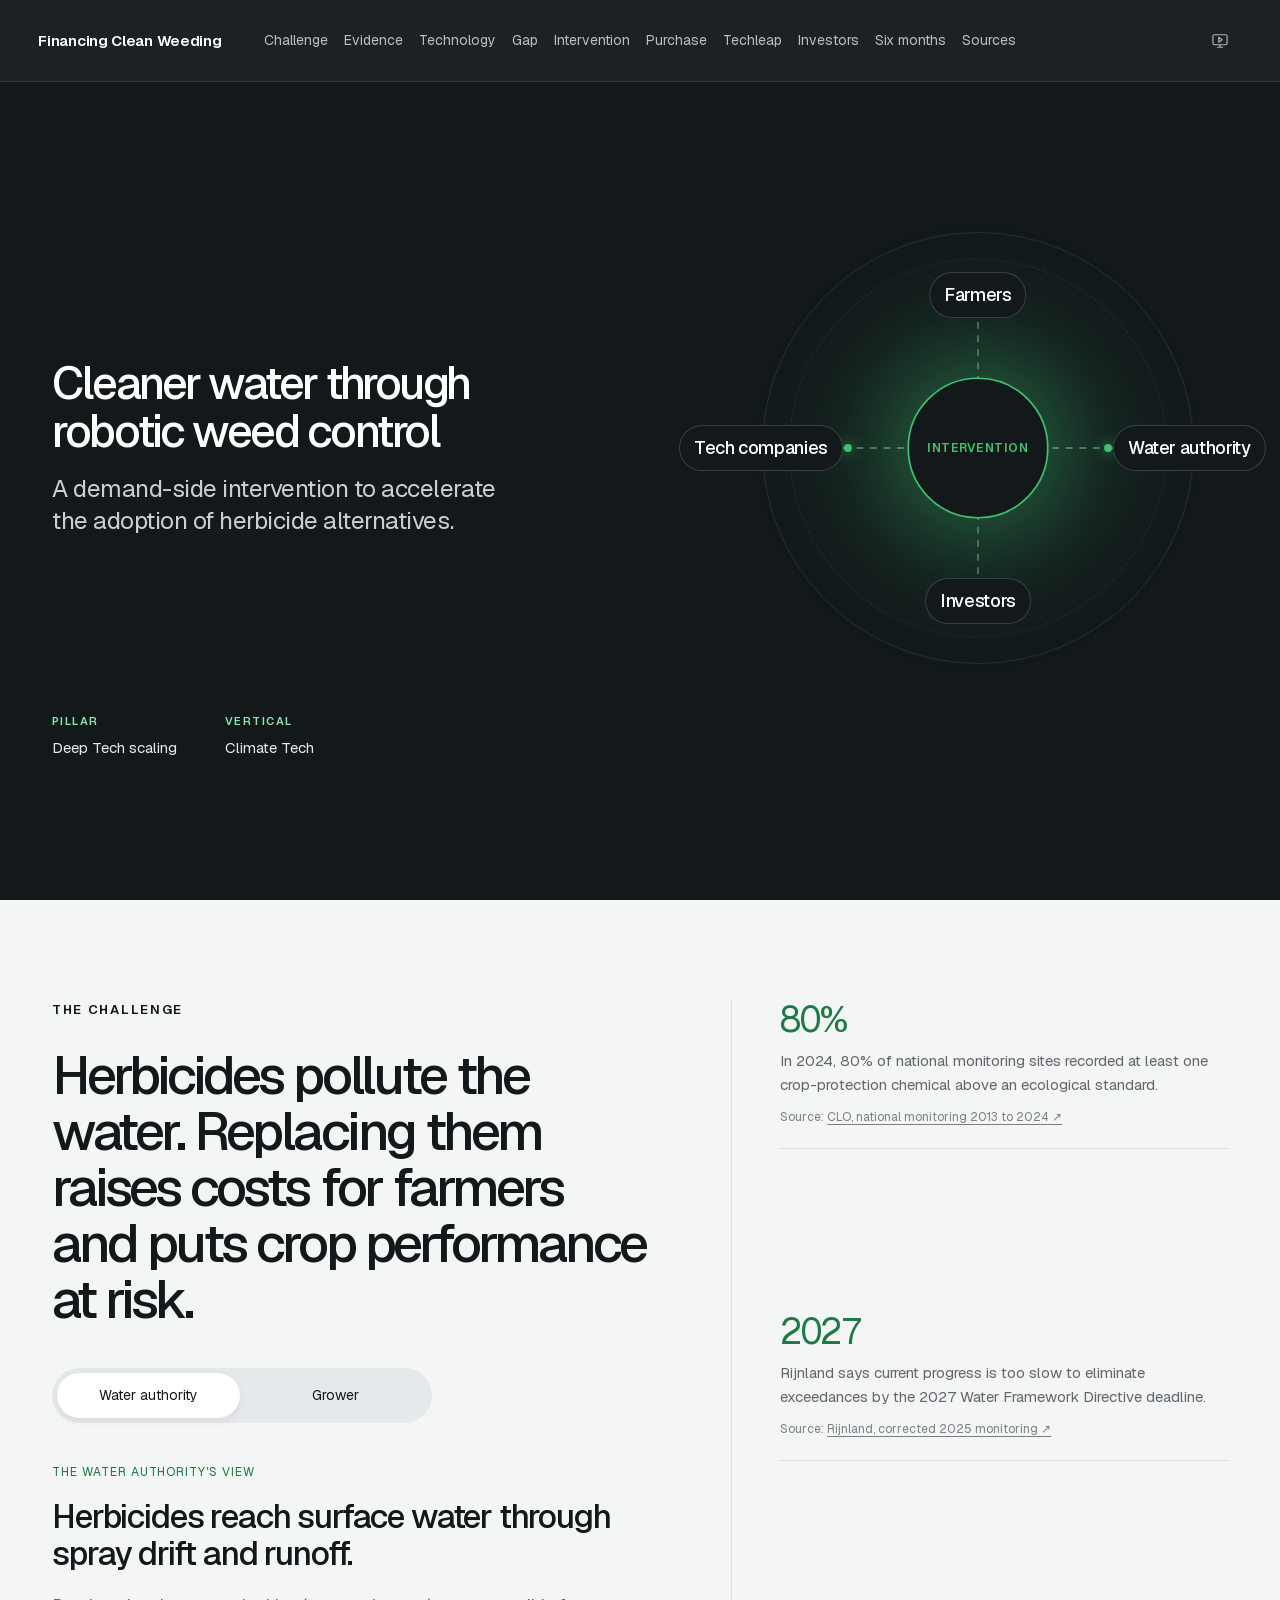
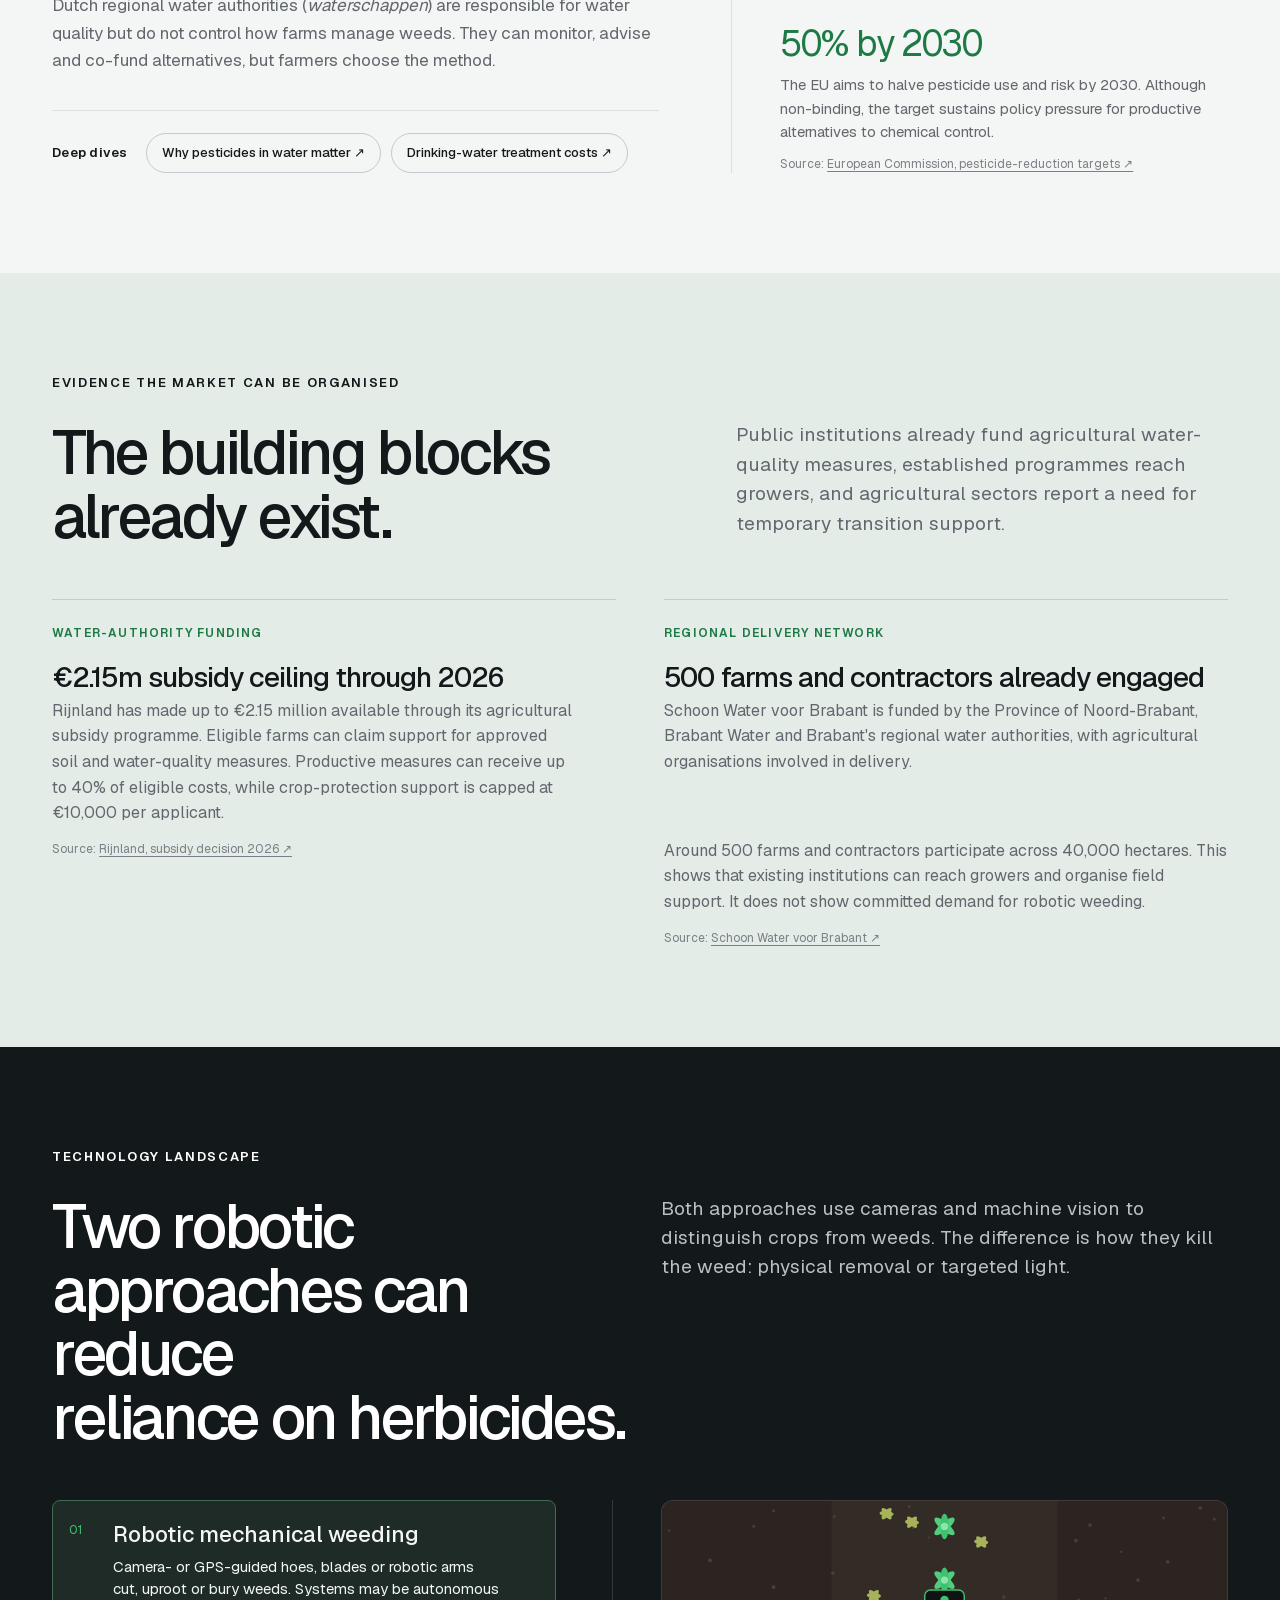
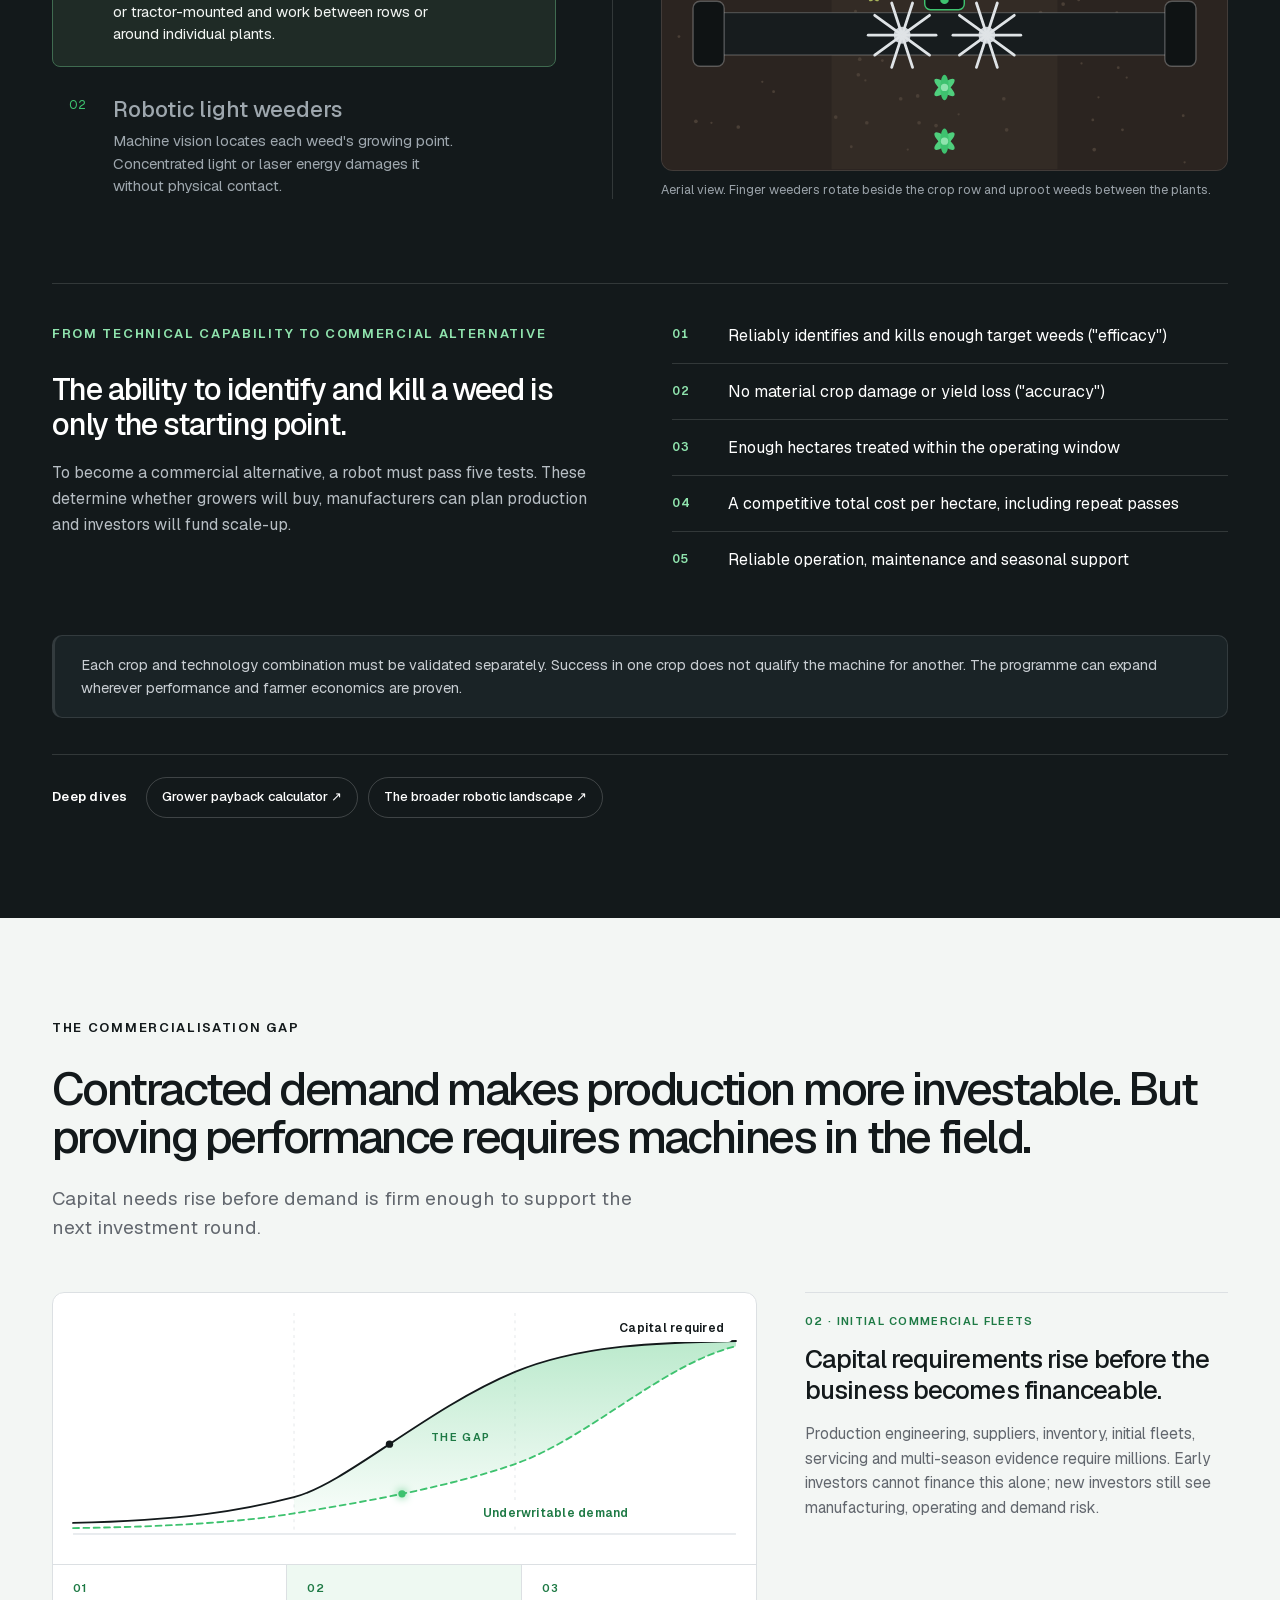
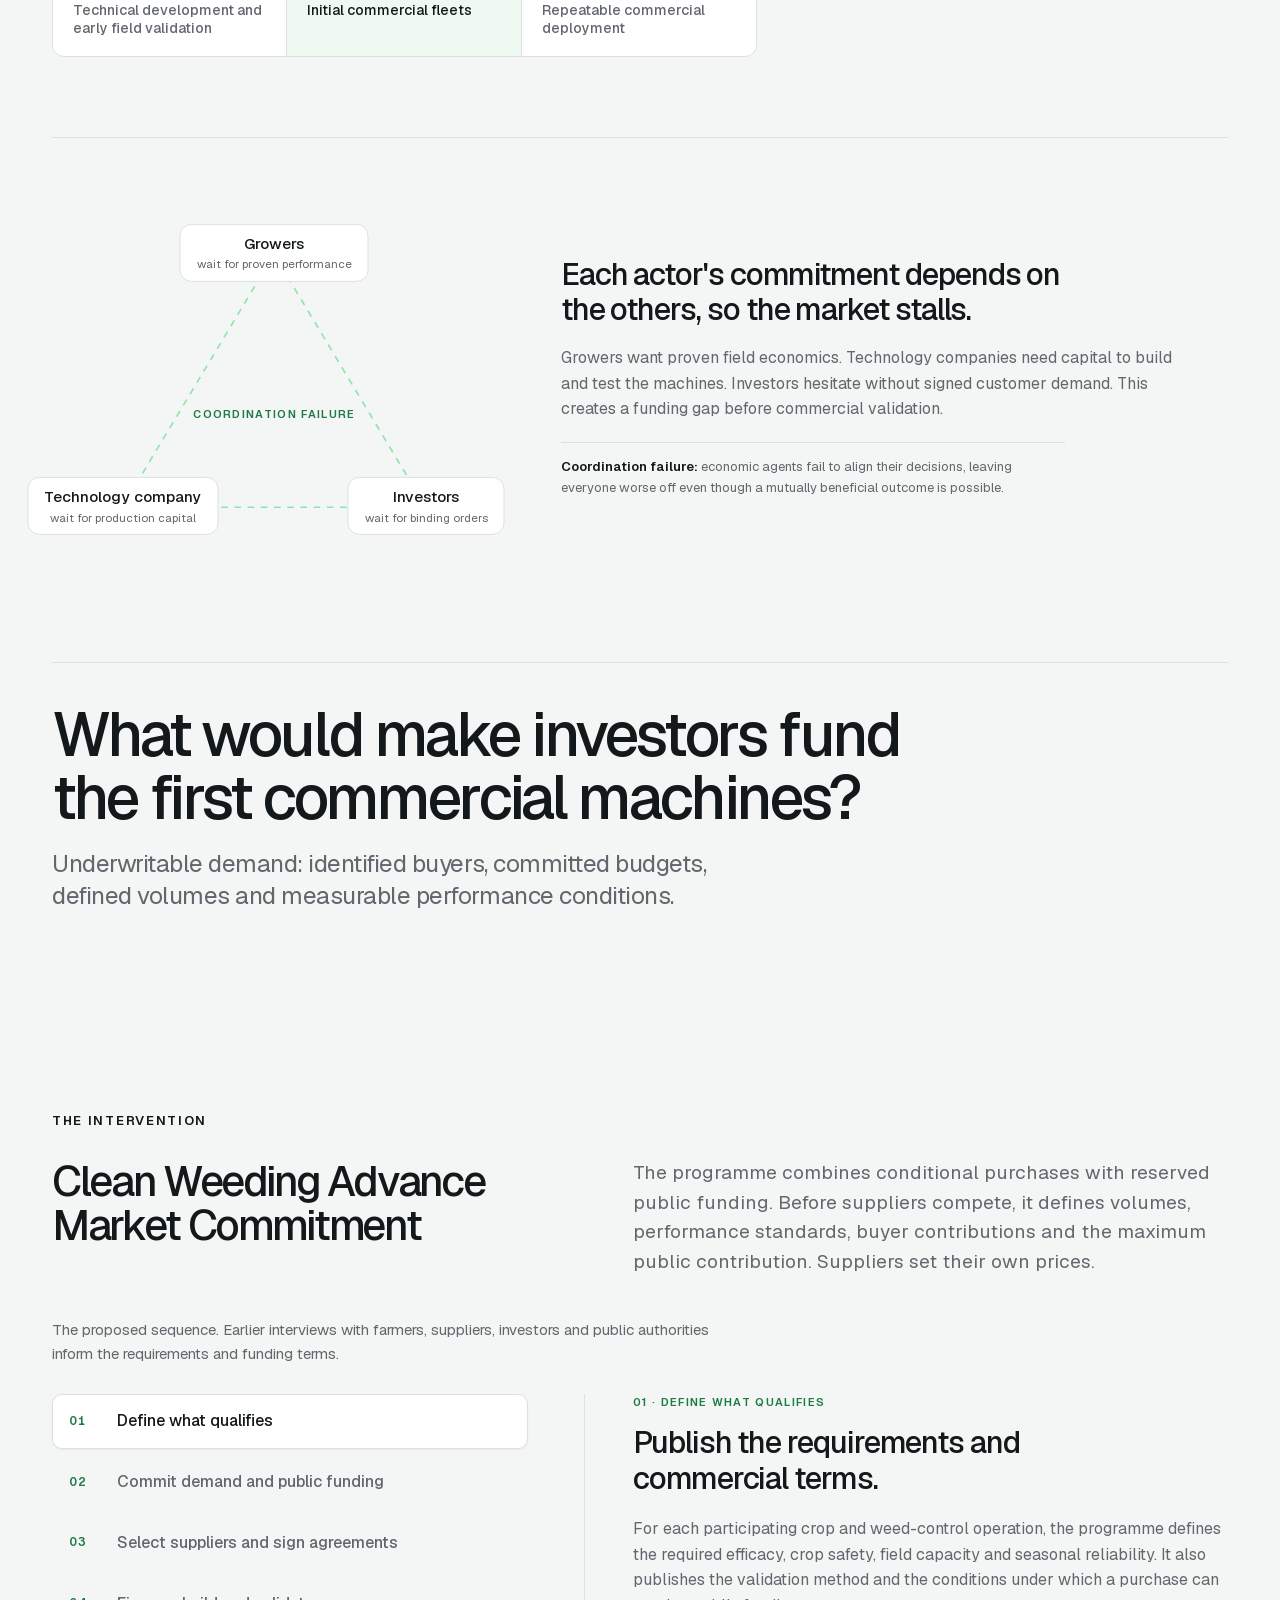
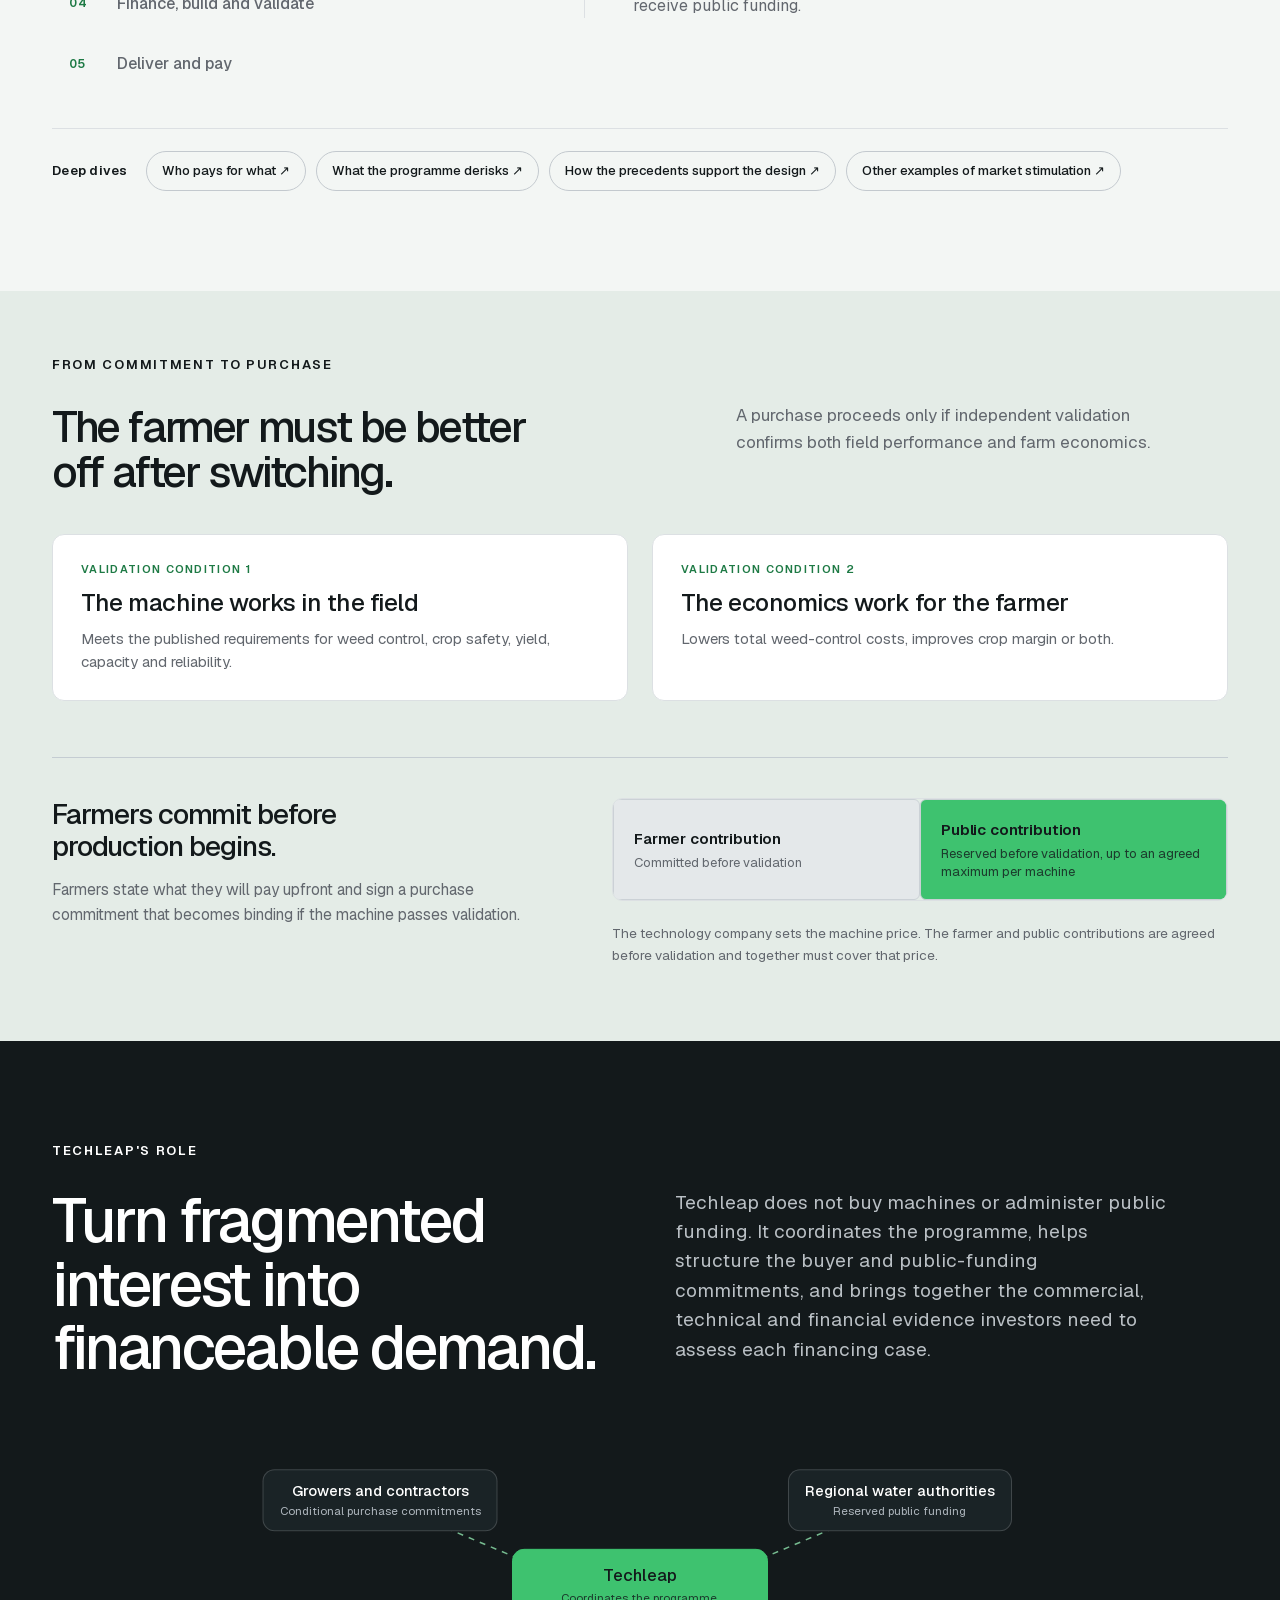
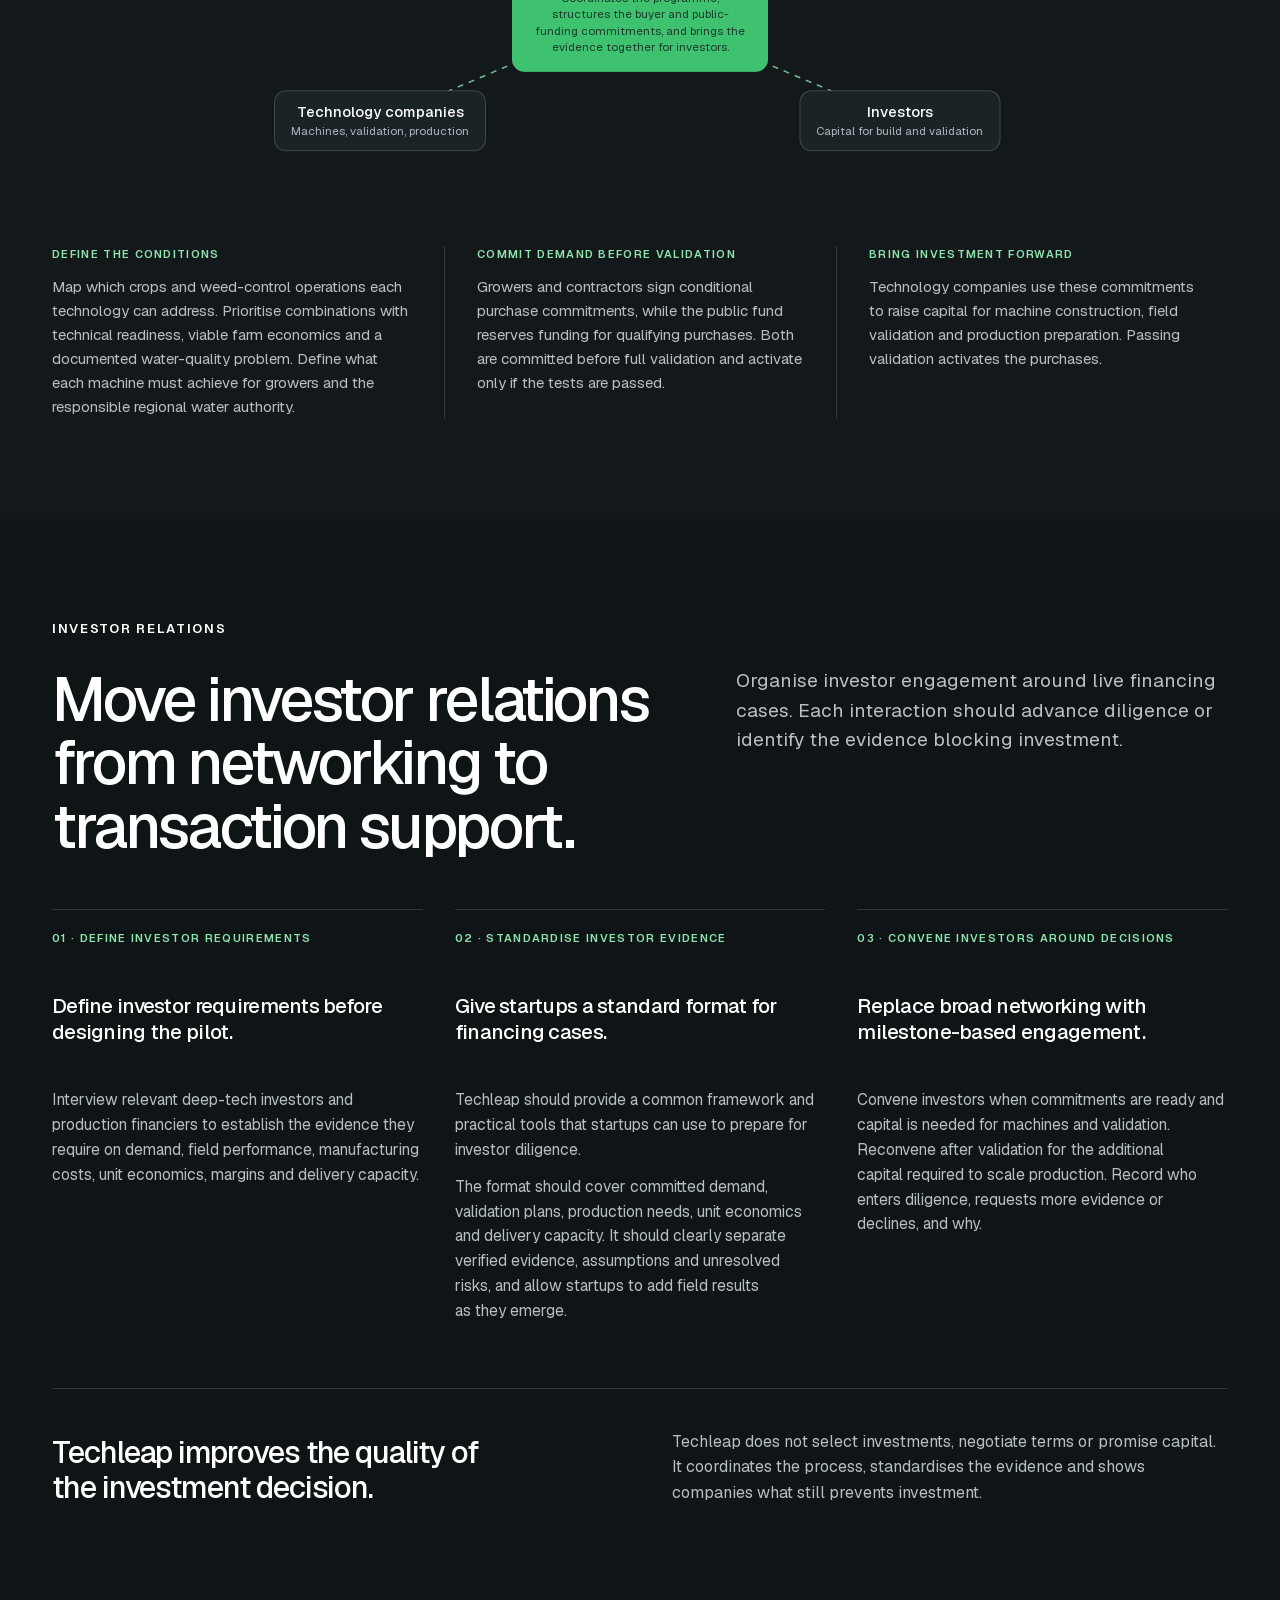
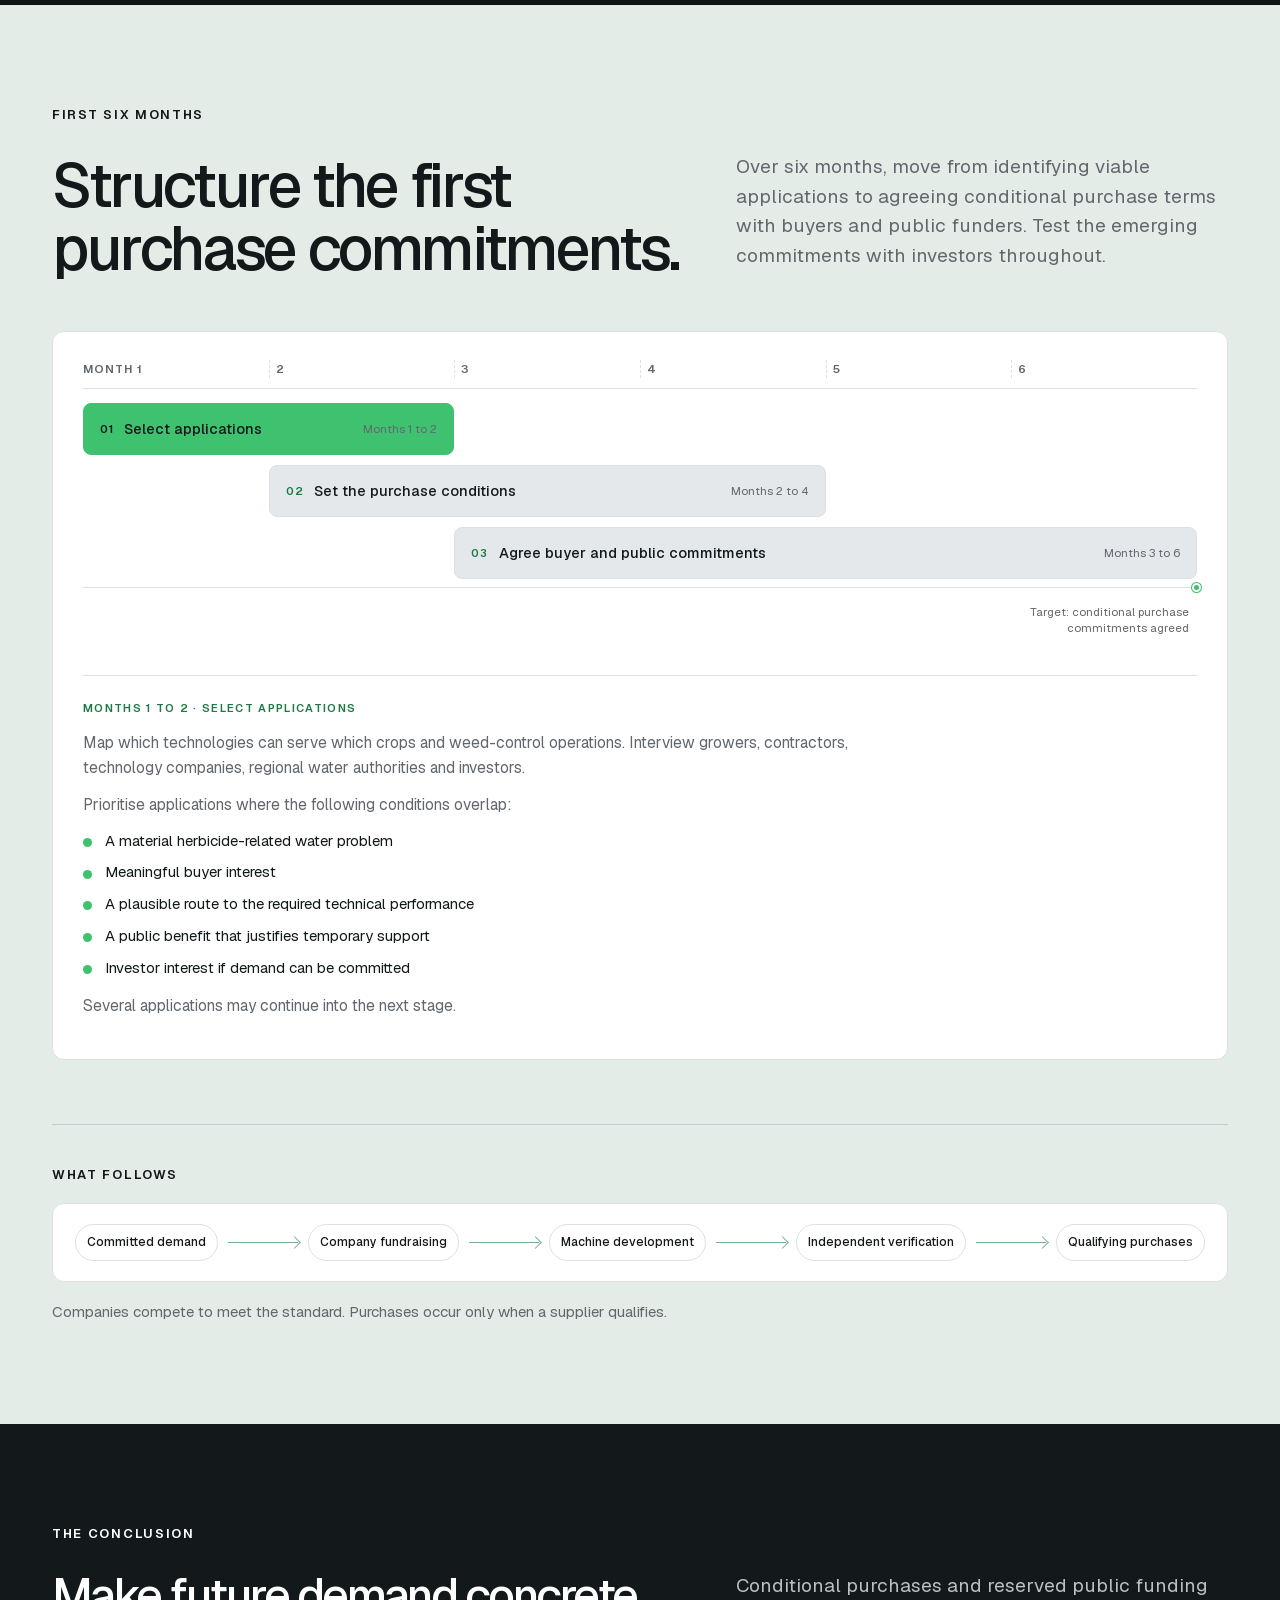
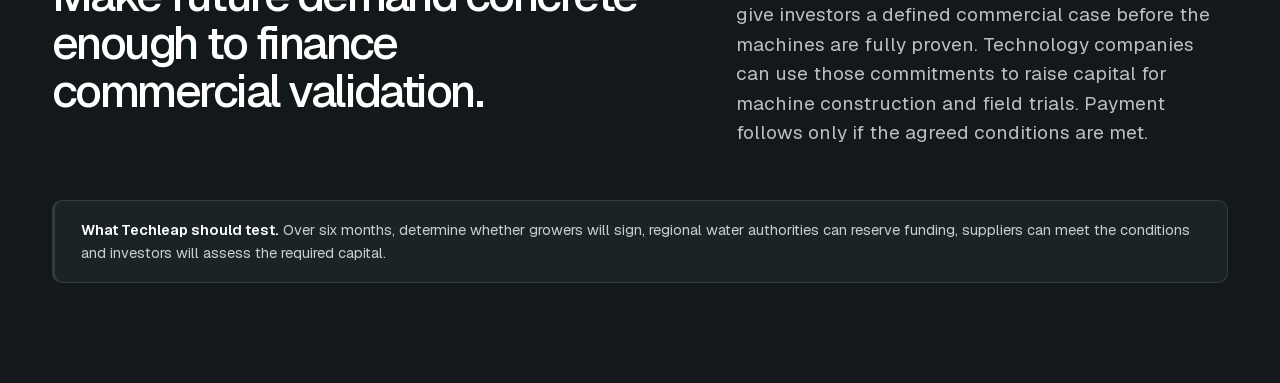
==== index.html @ 9e88c0c9 "Six months: heading break corrected Co-Authored-By: Claude Fable 5.1 <noreply@anthropic.com>" ====
<!doctype html>
<html lang="en">
<head>
<meta charset="utf-8">
<meta name="viewport" content="width=device-width,initial-scale=1">
<title>Financing Clean Weeding · Techleap case</title>
<meta name="description" content="Interactive case: creating conditional, credible demand for cleaner weed control so Dutch agricultural robotics can finance the step from field trials to sales.">
<meta name="theme-color" content="#13191b">
<meta name="robots" content="noindex">
<link rel="stylesheet" href="styles.css">
<link rel="stylesheet" href="case.css">
<script defer src="app.js"></script>
</head>
<body>
<a class="skip" href="#thesis">Skip to content</a>
<div class="progress" aria-hidden="true"></div>

<header>
  <a class="brand" href="#thesis"><b>Financing Clean Weeding</b></a>
  <nav id="main-nav" aria-label="Main navigation">
    <a href="#conflict">Challenge</a>
    <a href="#signals">Evidence</a>
    <a href="#routes">Technology</a>
    <a href="#gap">Gap</a>
    <a href="#mechanism">Intervention</a>
    <a href="#costmech">Purchase</a>
    <a href="#ask">Techleap</a>
    <a href="#investors">Investors</a>
    <a href="#plan">Six months</a>
    <a href="sources.html">Sources</a>
    <div class="mobile-nav-actions"></div>
  </nav>
  <div class="header-tools">
    <button class="quiet menu-toggle" id="menu-toggle" aria-expanded="false" aria-controls="main-nav">Menu <span aria-hidden="true">☰</span></button>
    <span class="temperature" aria-label="Reading progress">0%</span>
    <button class="quiet icon-action" id="present" aria-pressed="false" aria-label="Present" title="Present"><svg viewBox="0 0 24 24" aria-hidden="true" focusable="false"><rect x="3.5" y="4.5" width="17" height="12" rx="2"/><path d="M12 16.5v3m-3 0h6m-4.5-12 4 3-4 3z"/></svg></button>
  </div>
</header>

<main>

<!-- 01 · Thesis -->
<section class="hero dark" id="thesis" data-title="The thesis">
  <div class="wrap">
    <div class="hero-grid">
      <div>
        <h1 class="reveal">Cleaner water through<br>robotic weed control</h1>
        <p class="subtitle reveal">A demand-side intervention to accelerate<br>the adoption of herbicide alternatives.</p>
      </div>
      <div class="hero-art reveal">
        <div class="heat-halo"></div>
        <div class="orbit"></div>
        <div class="tri" aria-label="Farmers, water authority, investors and tech companies around one intervention">
          <svg viewBox="0 0 400 400" aria-hidden="true" focusable="false">
            <path id="tri-a" class="tri-line" d="M200 64 L200 200"/>
            <path id="tri-b" class="tri-line" d="M320 200 L200 200"/>
            <path id="tri-c" class="tri-line" d="M80 200 L200 200"/>
            <path id="tri-d" class="tri-line" d="M200 336 L200 200"/>
            <circle class="tri-dot" r="3.5"><animateMotion dur="3.2s" repeatCount="indefinite"><mpath href="#tri-a"/></animateMotion></circle>
            <circle class="tri-dot" r="3.5"><animateMotion dur="3.2s" repeatCount="indefinite"><mpath href="#tri-b"/></animateMotion></circle>
            <circle class="tri-dot" r="3.5"><animateMotion dur="3.2s" repeatCount="indefinite"><mpath href="#tri-c"/></animateMotion></circle>
            <circle class="tri-dot" r="3.5"><animateMotion dur="3.2s" repeatCount="indefinite"><mpath href="#tri-d"/></animateMotion></circle>
            <circle class="tri-ring" cx="200" cy="200" r="62"/>
          </svg>
          <span class="tri-node n1" style="--x:50%;--y:16%">Farmers</span>
          <span class="tri-node n2" style="--x:80%;--y:50%">Water authority</span>
          <span class="tri-node n3" style="--x:20%;--y:50%">Tech companies</span>
          <span class="tri-node n4" style="--x:50%;--y:84%">Investors</span>
          <button class="tri-core" data-dd="intervention" type="button">Intervention</button>
        </div>
      </div>
      <dl class="hero-meta reveal">
        <div><dt>Pillar</dt><dd>Deep Tech scaling</dd></div>
        <div><dt>Vertical</dt><dd>Climate Tech</dd></div>
      </dl>
    </div>
  </div>
</section>

<!-- 02 · The conflict -->
<section id="conflict" data-title="The challenge">
  <div class="wrap">
    <div class="challenge">
      <div class="challenge-left">
        <p class="eyebrow reveal">The challenge</p>
        <h2 class="reveal">Herbicides pollute the water. Replacing them raises costs for farmers and puts crop performance at risk.</h2>
        <div class="segmented reveal" data-switch="persp" role="group" aria-label="Choose a perspective">
          <button data-val="water" aria-pressed="true">Water authority</button>
          <button data-val="grower" aria-pressed="false">Grower</button>
        </div>
        <div class="persp-text reveal">
          <div data-panel="persp" data-val="water">
            <span class="pill">The water authority's view</span>
            <h3>Herbicides reach surface water through spray drift and runoff.</h3>
            <p>Dutch regional water authorities (<em>waterschappen</em>) are responsible for water quality but do not control how farms manage weeds. They can monitor, advise and co-fund alternatives, but farmers choose the method.</p>
            <div class="deep">
              <span class="deep-label">Deep dives</span>
              <button data-dd="water-data">Why pesticides in water matter ↗</button>
              <button data-dd="bill">Drinking-water treatment costs ↗</button>
            </div>
          </div>
          <div data-panel="persp" data-val="grower" hidden>
            <span class="pill">The grower's view</span>
            <h3>Weed control must work on time and protect crop economics.</h3>
            <p>Functional technology alone is not enough. It must clear weeds on time, avoid crop damage and make economic sense. Until that is proven at commercial scale, herbicides remain the lower-risk choice. Failure can reduce current yield and increase future weed pressure.</p>
            <div class="deep">
              <span class="deep-label">Deep dive</span>
              <button data-big="bigsheet">The Vredepeel field trial ↗</button>
            </div>
          </div>
        </div>
      </div>
      <div class="challenge-right reveal">
        <ol class="facts" data-panel="persp" data-val="water">
          <li><b>80%</b><p>In 2024, 80% of national monitoring sites recorded at least one crop-protection chemical above an ecological standard.</p><small class="source">Source:&nbsp;<a href="https://www.clo.nl/indicatoren/nl054712-gewasbeschermingsmiddelen-in-oppervlaktewater-2013-2024" target="_blank" rel="noopener">CLO, national monitoring 2013 to 2024 ↗</a></small></li>
          <li><b>2027</b><p>Rijnland says current progress is too slow to eliminate exceedances by the 2027 Water Framework Directive deadline.</p><small class="source">Source:&nbsp;<a href="https://www.rijnland.net/actueel/nieuwsoverzicht/correctie-op-nieuwsbericht-24-maart-2026/" target="_blank" rel="noopener">Rijnland, corrected 2025 monitoring ↗</a></small></li>
          <li><b>50% by 2030</b><p>The EU aims to halve pesticide use and risk by 2030. Although non-binding, the target sustains policy pressure for productive alternatives to chemical control.</p><small class="source">Source:&nbsp;<a href="https://food.ec.europa.eu/plants/pesticides/sustainable-use-pesticides/pesticide-reduction-targets-progress_en" target="_blank" rel="noopener">European Commission, pesticide-reduction targets ↗</a></small></li>
        </ol>
        <ol class="facts" data-panel="persp" data-val="grower" hidden>
          <li><b>8 critical weeks</b><p>In inulin chicory, weed control during the first eight weeks determines commercial viability. Poor control can reduce yield and quality enough to make the crop uneconomic.</p><small class="source">Source:&nbsp;<a href="https://open.overheid.nl/documenten/a5f9310a-06b8-40a9-a6c6-94095bde1c88/file" target="_blank" rel="noopener">Dutch government's 2025 crop-protection bottleneck annex, pp. 1 to 2 ↗</a></small></li>
          <li><b>No viable alternative</b><p>For brassicas, herbs and witlof, hand-weeding is too expensive and labour is scarce. Mechanical treatment may not begin until 10 to 14 days after planting, leaving an early-control gap.</p><small class="source">Source:&nbsp;<a href="https://open.overheid.nl/documenten/a5f9310a-06b8-40a9-a6c6-94095bde1c88/file" target="_blank" rel="noopener">Dutch government's 2025 crop-protection bottleneck annex, pp. 1 to 2 ↗</a></small></li>
          <li><b>Only hours to act</b><p>Soil moisture, weather and crop stage can reduce the workable window for mechanical weeding to only a few hours.</p><small class="source">Source:&nbsp;<a href="https://www.landbouwportaalrijnland.nl/nieuws/tip-van-een-coach-mechanische-onkruidbestrijding/" target="_blank" rel="noopener">Landbouwportaal Rijnland, mechanical weeding coach ↗</a></small></li>
        </ol>
      </div>
    </div>
  </div>
</section>

<!-- 05 · Signals -->
<section id="signals" class="market-section" data-title="Evidence the market can be organised">
  <div class="wrap">
    <div class="section-head">
      <div>
        <p class="eyebrow reveal">Evidence the market can be organised</p>
        <h2 class="reveal">The building blocks already exist.</h2>
      </div>
      <p class="intro reveal">Public institutions already fund agricultural water-quality measures, established programmes reach growers, and agricultural sectors report a need for temporary transition support.</p>
    </div>
    <div class="channels reveal">
      <article>
        <span class="phase">Water-authority funding</span>
        <h3>€2.15m subsidy ceiling through&nbsp;2026</h3>
        <p>Rijnland has made up to €2.15 million available through its agricultural subsidy programme. Eligible farms can claim support for approved soil and water-quality measures. Productive measures can receive up to 40% of eligible costs, while crop-protection support is capped at €10,000 per applicant.</p>
        <small class="source">Source:&nbsp;<a href="https://lokaleregelgeving.overheid.nl/CVDR707423" target="_blank" rel="noopener">Rijnland, subsidy decision 2026 ↗</a></small>
      </article>
      <article>
        <span class="phase">Regional delivery network</span>
        <h3>500 farms and contractors already&nbsp;engaged</h3>
        <p>Schoon Water voor Brabant is funded by the Province of Noord-Brabant, Brabant Water and Brabant's regional water authorities, with agricultural organisations involved in delivery.</p>
        <p>Around 500 farms and contractors participate across 40,000 hectares. This shows that existing institutions can reach growers and organise field support. It does not show committed demand for robotic weeding.</p>
        <small class="source">Source:&nbsp;<a href="https://schoon-water.nl/het-programma/" target="_blank" rel="noopener">Schoon Water voor Brabant ↗</a></small>
      </article>
    </div>
  </div>
</section>

<!-- 06 · Technology landscape -->
<section id="routes" class="dark" data-title="Technology landscape">
  <div class="wrap">
    <div class="section-head">
      <div>
        <p class="eyebrow reveal">Technology landscape</p>
        <h2 class="reveal">Two robotic approaches can reduce reliance on&nbsp;herbicides.</h2>
      </div>
      <p class="intro reveal">Both approaches use cameras and machine vision to distinguish crops from weeds. The difference is how they kill the weed: physical removal or targeted light.</p>
    </div>
    <div class="routes-grid reveal">
      <div class="technology-steps" data-switch="route" role="group" aria-label="Choose a method">
        <button data-val="mech" aria-pressed="true"><span>01</span><b>Robotic mechanical weeding</b><p>Camera- or GPS-guided hoes, blades or robotic arms cut, uproot or bury weeds. Systems may be autonomous or tractor-mounted and work between rows or around individual plants.</p></button>
        <button data-val="laser" aria-pressed="false"><span>02</span><b>Robotic light weeders</b><p>Machine vision locates each weed's growing point. Concentrated light or laser energy damages it without physical contact.</p></button>
      </div>
      <div class="route-detail">
        <div data-panel="route" data-val="mech"><svg class="field-svg" viewBox="0 0 400 190" aria-hidden="true" focusable="false" style="--p:5.0s">
  <defs><clipPath id="fw-above"><rect x="0" y="0" width="400" height="95"/></clipPath><clipPath id="fw-frame"><rect width="400" height="190"/></clipPath></defs>
  <g clip-path="url(#fw-frame)">
  <g class="scroll soil"><rect width="400" height="190" fill="#2b2420"/><rect x="120" width="160" height="190" fill="#332b25"/><circle cx="123" cy="153" r="1.3" fill="#4a3f36"/><circle cx="68" cy="96" r="1.3" fill="#4a3f36"/><circle cx="244" cy="162" r="1.3" fill="#4a3f36"/><circle cx="35" cy="157" r="0.8" fill="#4a3f36"/><circle cx="242" cy="68" r="1.3" fill="#4a3f36"/><circle cx="121" cy="51" r="1.3" fill="#4a3f36"/><circle cx="242" cy="140" r="1.3" fill="#4a3f36"/><circle cx="245" cy="103" r="1.3" fill="#4a3f36"/><circle cx="79" cy="61" r="1.3" fill="#4a3f36"/><circle cx="79" cy="135" r="1" fill="#4a3f36"/><circle cx="381" cy="5" r="1.3" fill="#4a3f36"/><circle cx="34" cy="42" r="1.3" fill="#4a3f36"/><circle cx="23" cy="79" r="0.8" fill="#4a3f36"/><circle cx="139" cy="123" r="1.3" fill="#4a3f36"/><circle cx="370" cy="101" r="1.3" fill="#4a3f36"/><circle cx="220" cy="103" r="1.3" fill="#4a3f36"/><circle cx="297" cy="115" r="0.8" fill="#4a3f36"/><circle cx="189" cy="26" r="0.8" fill="#4a3f36"/><circle cx="71" cy="128" r="0.8" fill="#4a3f36"/><circle cx="134" cy="174" r="1" fill="#4a3f36"/><circle cx="322" cy="79" r="1" fill="#4a3f36"/><circle cx="261" cy="100" r="1.3" fill="#4a3f36"/><circle cx="181" cy="138" r="1.3" fill="#4a3f36"/><circle cx="210" cy="151" r="0.8" fill="#4a3f36"/><circle cx="174" cy="176" r="0.8" fill="#4a3f36"/><circle cx="145" cy="157" r="1.3" fill="#4a3f36"/><circle cx="358" cy="43" r="1.3" fill="#4a3f36"/><circle cx="169" cy="140" r="1.3" fill="#4a3f36"/><circle cx="293" cy="28" r="1.3" fill="#4a3f36"/><circle cx="337" cy="56" r="1.3" fill="#4a3f36"/><circle cx="295" cy="70" r="1" fill="#4a3f36"/><circle cx="65" cy="18" r="1" fill="#4a3f36"/><circle cx="329" cy="125" r="0.8" fill="#4a3f36"/><circle cx="178" cy="19" r="1" fill="#4a3f36"/><circle cx="79" cy="7" r="1" fill="#4a3f36"/><circle cx="220" cy="108" r="0.8" fill="#4a3f36"/><circle cx="24" cy="156" r="1.3" fill="#4a3f36"/><circle cx="391" cy="13" r="1" fill="#4a3f36"/><circle cx="369" cy="152" r="1" fill="#4a3f36"/><circle cx="284" cy="73" r="1.3" fill="#4a3f36"/><circle cx="122" cy="11" r="1" fill="#4a3f36"/><circle cx="5" cy="21" r="0.8" fill="#4a3f36"/><circle cx="309" cy="139" r="0.8" fill="#4a3f36"/><circle cx="103" cy="106" r="1" fill="#4a3f36"/><circle cx="314" cy="69" r="0.8" fill="#4a3f36"/><circle cx="355" cy="12" r="1" fill="#4a3f36"/><circle cx="162" cy="94" r="0.8" fill="#4a3f36"/><circle cx="195" cy="98" r="1" fill="#4a3f36"/><circle cx="268" cy="100" r="1.3" fill="#4a3f36"/><circle cx="306" cy="176" r="1.3" fill="#4a3f36"/><circle cx="54" cy="160" r="1.3" fill="#4a3f36"/><circle cx="140" cy="112" r="1.3" fill="#4a3f36"/><circle cx="370" cy="185" r="0.8" fill="#4a3f36"/><circle cx="156" cy="113" r="1" fill="#4a3f36"/><circle cx="268" cy="79" r="1.3" fill="#4a3f36"/><circle cx="175" cy="4" r="1" fill="#4a3f36"/><circle cx="298" cy="82" r="0.8" fill="#4a3f36"/><circle cx="194" cy="159" r="1.3" fill="#4a3f36"/><circle cx="325" cy="36" r="0.8" fill="#4a3f36"/><circle cx="326" cy="162" r="1" fill="#4a3f36"/><circle cx="240" cy="92" r="1.3" fill="#4a3f36"/><circle cx="182" cy="157" r="1.3" fill="#4a3f36"/><circle cx="144" cy="127" r="0.8" fill="#4a3f36"/><circle cx="303" cy="17" r="1.3" fill="#4a3f36"/><circle cx="12" cy="96" r="1" fill="#4a3f36"/><circle cx="323" cy="118" r="1" fill="#4a3f36"/><circle cx="305" cy="155" r="1" fill="#4a3f36"/><circle cx="92" cy="95" r="0.8" fill="#4a3f36"/><circle cx="162" cy="96" r="1.3" fill="#4a3f36"/><circle cx="137" cy="78" r="1" fill="#4a3f36"/><g transform="translate(0 -190)"><rect width="400" height="190" fill="#2b2420"/><rect x="120" width="160" height="190" fill="#332b25"/><circle cx="123" cy="153" r="1.3" fill="#4a3f36"/><circle cx="68" cy="96" r="1.3" fill="#4a3f36"/><circle cx="244" cy="162" r="1.3" fill="#4a3f36"/><circle cx="35" cy="157" r="0.8" fill="#4a3f36"/><circle cx="242" cy="68" r="1.3" fill="#4a3f36"/><circle cx="121" cy="51" r="1.3" fill="#4a3f36"/><circle cx="242" cy="140" r="1.3" fill="#4a3f36"/><circle cx="245" cy="103" r="1.3" fill="#4a3f36"/><circle cx="79" cy="61" r="1.3" fill="#4a3f36"/><circle cx="79" cy="135" r="1" fill="#4a3f36"/><circle cx="381" cy="5" r="1.3" fill="#4a3f36"/><circle cx="34" cy="42" r="1.3" fill="#4a3f36"/><circle cx="23" cy="79" r="0.8" fill="#4a3f36"/><circle cx="139" cy="123" r="1.3" fill="#4a3f36"/><circle cx="370" cy="101" r="1.3" fill="#4a3f36"/><circle cx="220" cy="103" r="1.3" fill="#4a3f36"/><circle cx="297" cy="115" r="0.8" fill="#4a3f36"/><circle cx="189" cy="26" r="0.8" fill="#4a3f36"/><circle cx="71" cy="128" r="0.8" fill="#4a3f36"/><circle cx="134" cy="174" r="1" fill="#4a3f36"/><circle cx="322" cy="79" r="1" fill="#4a3f36"/><circle cx="261" cy="100" r="1.3" fill="#4a3f36"/><circle cx="181" cy="138" r="1.3" fill="#4a3f36"/><circle cx="210" cy="151" r="0.8" fill="#4a3f36"/><circle cx="174" cy="176" r="0.8" fill="#4a3f36"/><circle cx="145" cy="157" r="1.3" fill="#4a3f36"/><circle cx="358" cy="43" r="1.3" fill="#4a3f36"/><circle cx="169" cy="140" r="1.3" fill="#4a3f36"/><circle cx="293" cy="28" r="1.3" fill="#4a3f36"/><circle cx="337" cy="56" r="1.3" fill="#4a3f36"/><circle cx="295" cy="70" r="1" fill="#4a3f36"/><circle cx="65" cy="18" r="1" fill="#4a3f36"/><circle cx="329" cy="125" r="0.8" fill="#4a3f36"/><circle cx="178" cy="19" r="1" fill="#4a3f36"/><circle cx="79" cy="7" r="1" fill="#4a3f36"/><circle cx="220" cy="108" r="0.8" fill="#4a3f36"/><circle cx="24" cy="156" r="1.3" fill="#4a3f36"/><circle cx="391" cy="13" r="1" fill="#4a3f36"/><circle cx="369" cy="152" r="1" fill="#4a3f36"/><circle cx="284" cy="73" r="1.3" fill="#4a3f36"/><circle cx="122" cy="11" r="1" fill="#4a3f36"/><circle cx="5" cy="21" r="0.8" fill="#4a3f36"/><circle cx="309" cy="139" r="0.8" fill="#4a3f36"/><circle cx="103" cy="106" r="1" fill="#4a3f36"/><circle cx="314" cy="69" r="0.8" fill="#4a3f36"/><circle cx="355" cy="12" r="1" fill="#4a3f36"/><circle cx="162" cy="94" r="0.8" fill="#4a3f36"/><circle cx="195" cy="98" r="1" fill="#4a3f36"/><circle cx="268" cy="100" r="1.3" fill="#4a3f36"/><circle cx="306" cy="176" r="1.3" fill="#4a3f36"/><circle cx="54" cy="160" r="1.3" fill="#4a3f36"/><circle cx="140" cy="112" r="1.3" fill="#4a3f36"/><circle cx="370" cy="185" r="0.8" fill="#4a3f36"/><circle cx="156" cy="113" r="1" fill="#4a3f36"/><circle cx="268" cy="79" r="1.3" fill="#4a3f36"/><circle cx="175" cy="4" r="1" fill="#4a3f36"/><circle cx="298" cy="82" r="0.8" fill="#4a3f36"/><circle cx="194" cy="159" r="1.3" fill="#4a3f36"/><circle cx="325" cy="36" r="0.8" fill="#4a3f36"/><circle cx="326" cy="162" r="1" fill="#4a3f36"/><circle cx="240" cy="92" r="1.3" fill="#4a3f36"/><circle cx="182" cy="157" r="1.3" fill="#4a3f36"/><circle cx="144" cy="127" r="0.8" fill="#4a3f36"/><circle cx="303" cy="17" r="1.3" fill="#4a3f36"/><circle cx="12" cy="96" r="1" fill="#4a3f36"/><circle cx="323" cy="118" r="1" fill="#4a3f36"/><circle cx="305" cy="155" r="1" fill="#4a3f36"/><circle cx="92" cy="95" r="0.8" fill="#4a3f36"/><circle cx="162" cy="96" r="1.3" fill="#4a3f36"/><circle cx="137" cy="78" r="1" fill="#4a3f36"/></g></g>
  <g clip-path="url(#fw-above)"><g class="scroll"><g class="weeds"><g class="weed" transform="translate(249 149)"><ellipse rx="2" ry="5" transform="rotate(-40)"/><ellipse rx="2" ry="5" transform="rotate(40)"/><ellipse rx="2" ry="5" transform="rotate(95)"/></g><g class="weed" transform="translate(236 136)"><ellipse rx="2" ry="5" transform="rotate(-40)"/><ellipse rx="2" ry="5" transform="rotate(40)"/><ellipse rx="2" ry="5" transform="rotate(95)"/></g><g class="weed" transform="translate(173 137)"><ellipse rx="2" ry="5" transform="rotate(-40)"/><ellipse rx="2" ry="5" transform="rotate(40)"/><ellipse rx="2" ry="5" transform="rotate(95)"/></g><g class="weed" transform="translate(242 163)"><ellipse rx="2" ry="5" transform="rotate(-40)"/><ellipse rx="2" ry="5" transform="rotate(40)"/><ellipse rx="2" ry="5" transform="rotate(95)"/></g><g class="weed" transform="translate(175 120)"><ellipse rx="2" ry="5" transform="rotate(-40)"/><ellipse rx="2" ry="5" transform="rotate(40)"/><ellipse rx="2" ry="5" transform="rotate(95)"/></g><g class="weed" transform="translate(226 29)"><ellipse rx="2" ry="5" transform="rotate(-40)"/><ellipse rx="2" ry="5" transform="rotate(40)"/><ellipse rx="2" ry="5" transform="rotate(95)"/></g><g class="weed" transform="translate(159 107)"><ellipse rx="2" ry="5" transform="rotate(-40)"/><ellipse rx="2" ry="5" transform="rotate(40)"/><ellipse rx="2" ry="5" transform="rotate(95)"/></g><g class="weed" transform="translate(242 163)"><ellipse rx="2" ry="5" transform="rotate(-40)"/><ellipse rx="2" ry="5" transform="rotate(40)"/><ellipse rx="2" ry="5" transform="rotate(95)"/></g><g class="weed" transform="translate(159 9)"><ellipse rx="2" ry="5" transform="rotate(-40)"/><ellipse rx="2" ry="5" transform="rotate(40)"/><ellipse rx="2" ry="5" transform="rotate(95)"/></g><g class="weed" transform="translate(177 15)"><ellipse rx="2" ry="5" transform="rotate(-40)"/><ellipse rx="2" ry="5" transform="rotate(40)"/><ellipse rx="2" ry="5" transform="rotate(95)"/></g><g class="weed" transform="translate(150 67)"><ellipse rx="2" ry="5" transform="rotate(-40)"/><ellipse rx="2" ry="5" transform="rotate(40)"/><ellipse rx="2" ry="5" transform="rotate(95)"/></g><g class="weed" transform="translate(154 124)"><ellipse rx="2" ry="5" transform="rotate(-40)"/><ellipse rx="2" ry="5" transform="rotate(40)"/><ellipse rx="2" ry="5" transform="rotate(95)"/></g></g><g transform="translate(0 -190)"><g class="weeds"><g class="weed" transform="translate(249 149)"><ellipse rx="2" ry="5" transform="rotate(-40)"/><ellipse rx="2" ry="5" transform="rotate(40)"/><ellipse rx="2" ry="5" transform="rotate(95)"/></g><g class="weed" transform="translate(236 136)"><ellipse rx="2" ry="5" transform="rotate(-40)"/><ellipse rx="2" ry="5" transform="rotate(40)"/><ellipse rx="2" ry="5" transform="rotate(95)"/></g><g class="weed" transform="translate(173 137)"><ellipse rx="2" ry="5" transform="rotate(-40)"/><ellipse rx="2" ry="5" transform="rotate(40)"/><ellipse rx="2" ry="5" transform="rotate(95)"/></g><g class="weed" transform="translate(242 163)"><ellipse rx="2" ry="5" transform="rotate(-40)"/><ellipse rx="2" ry="5" transform="rotate(40)"/><ellipse rx="2" ry="5" transform="rotate(95)"/></g><g class="weed" transform="translate(175 120)"><ellipse rx="2" ry="5" transform="rotate(-40)"/><ellipse rx="2" ry="5" transform="rotate(40)"/><ellipse rx="2" ry="5" transform="rotate(95)"/></g><g class="weed" transform="translate(226 29)"><ellipse rx="2" ry="5" transform="rotate(-40)"/><ellipse rx="2" ry="5" transform="rotate(40)"/><ellipse rx="2" ry="5" transform="rotate(95)"/></g><g class="weed" transform="translate(159 107)"><ellipse rx="2" ry="5" transform="rotate(-40)"/><ellipse rx="2" ry="5" transform="rotate(40)"/><ellipse rx="2" ry="5" transform="rotate(95)"/></g><g class="weed" transform="translate(242 163)"><ellipse rx="2" ry="5" transform="rotate(-40)"/><ellipse rx="2" ry="5" transform="rotate(40)"/><ellipse rx="2" ry="5" transform="rotate(95)"/></g><g class="weed" transform="translate(159 9)"><ellipse rx="2" ry="5" transform="rotate(-40)"/><ellipse rx="2" ry="5" transform="rotate(40)"/><ellipse rx="2" ry="5" transform="rotate(95)"/></g><g class="weed" transform="translate(177 15)"><ellipse rx="2" ry="5" transform="rotate(-40)"/><ellipse rx="2" ry="5" transform="rotate(40)"/><ellipse rx="2" ry="5" transform="rotate(95)"/></g><g class="weed" transform="translate(150 67)"><ellipse rx="2" ry="5" transform="rotate(-40)"/><ellipse rx="2" ry="5" transform="rotate(40)"/><ellipse rx="2" ry="5" transform="rotate(95)"/></g><g class="weed" transform="translate(154 124)"><ellipse rx="2" ry="5" transform="rotate(-40)"/><ellipse rx="2" ry="5" transform="rotate(40)"/><ellipse rx="2" ry="5" transform="rotate(95)"/></g></g></g></g></g>
  <g class="scroll"><g transform="translate(200 18)"><ellipse rx="3" ry="9" transform="rotate(-50)" fill="#4fcf7d"/><ellipse rx="3" ry="9" transform="rotate(50)" fill="#4fcf7d"/><ellipse rx="3" ry="9" fill="#3ec26f"/><circle r="2.6" fill="#8fe3ad"/></g><g transform="translate(200 56)"><ellipse rx="3" ry="9" transform="rotate(-50)" fill="#4fcf7d"/><ellipse rx="3" ry="9" transform="rotate(50)" fill="#4fcf7d"/><ellipse rx="3" ry="9" fill="#3ec26f"/><circle r="2.6" fill="#8fe3ad"/></g><g transform="translate(200 94)"><ellipse rx="3" ry="9" transform="rotate(-50)" fill="#4fcf7d"/><ellipse rx="3" ry="9" transform="rotate(50)" fill="#4fcf7d"/><ellipse rx="3" ry="9" fill="#3ec26f"/><circle r="2.6" fill="#8fe3ad"/></g><g transform="translate(200 132)"><ellipse rx="3" ry="9" transform="rotate(-50)" fill="#4fcf7d"/><ellipse rx="3" ry="9" transform="rotate(50)" fill="#4fcf7d"/><ellipse rx="3" ry="9" fill="#3ec26f"/><circle r="2.6" fill="#8fe3ad"/></g><g transform="translate(200 170)"><ellipse rx="3" ry="9" transform="rotate(-50)" fill="#4fcf7d"/><ellipse rx="3" ry="9" transform="rotate(50)" fill="#4fcf7d"/><ellipse rx="3" ry="9" fill="#3ec26f"/><circle r="2.6" fill="#8fe3ad"/></g><g transform="translate(0 -190)"><g transform="translate(200 18)"><ellipse rx="3" ry="9" transform="rotate(-50)" fill="#4fcf7d"/><ellipse rx="3" ry="9" transform="rotate(50)" fill="#4fcf7d"/><ellipse rx="3" ry="9" fill="#3ec26f"/><circle r="2.6" fill="#8fe3ad"/></g><g transform="translate(200 56)"><ellipse rx="3" ry="9" transform="rotate(-50)" fill="#4fcf7d"/><ellipse rx="3" ry="9" transform="rotate(50)" fill="#4fcf7d"/><ellipse rx="3" ry="9" fill="#3ec26f"/><circle r="2.6" fill="#8fe3ad"/></g><g transform="translate(200 94)"><ellipse rx="3" ry="9" transform="rotate(-50)" fill="#4fcf7d"/><ellipse rx="3" ry="9" transform="rotate(50)" fill="#4fcf7d"/><ellipse rx="3" ry="9" fill="#3ec26f"/><circle r="2.6" fill="#8fe3ad"/></g><g transform="translate(200 132)"><ellipse rx="3" ry="9" transform="rotate(-50)" fill="#4fcf7d"/><ellipse rx="3" ry="9" transform="rotate(50)" fill="#4fcf7d"/><ellipse rx="3" ry="9" fill="#3ec26f"/><circle r="2.6" fill="#8fe3ad"/></g><g transform="translate(200 170)"><ellipse rx="3" ry="9" transform="rotate(-50)" fill="#4fcf7d"/><ellipse rx="3" ry="9" transform="rotate(50)" fill="#4fcf7d"/><ellipse rx="3" ry="9" fill="#3ec26f"/><circle r="2.6" fill="#8fe3ad"/></g></g></g>
  <rect x="30" y="79" width="340" height="30" rx="6" fill="#171c1e" stroke="#ffffff33"/>
  <rect x="22" y="71" width="22" height="46" rx="5" fill="#0f1314" stroke="#ffffff44"/>
  <rect x="356" y="71" width="22" height="46" rx="5" fill="#0f1314" stroke="#ffffff44"/>
  <rect x="186" y="63" width="28" height="14" rx="4" fill="#0f1314" stroke="#3ec26f"/><circle cx="200" cy="70" r="3" fill="#3ec26f"/>
  <g transform="translate(170 95)"><g class="rotor"><circle r="6" fill="#c9ced3"/><line x1="0" y1="0" x2="24.0" y2="0.0" stroke="#dfe3e6" stroke-width="2" stroke-linecap="round"/><line x1="0" y1="0" x2="19.4" y2="14.1" stroke="#dfe3e6" stroke-width="2" stroke-linecap="round"/><line x1="0" y1="0" x2="7.4" y2="22.8" stroke="#dfe3e6" stroke-width="2" stroke-linecap="round"/><line x1="0" y1="0" x2="-7.4" y2="22.8" stroke="#dfe3e6" stroke-width="2" stroke-linecap="round"/><line x1="0" y1="0" x2="-19.4" y2="14.1" stroke="#dfe3e6" stroke-width="2" stroke-linecap="round"/><line x1="0" y1="0" x2="-24.0" y2="0.0" stroke="#dfe3e6" stroke-width="2" stroke-linecap="round"/><line x1="0" y1="0" x2="-19.4" y2="-14.1" stroke="#dfe3e6" stroke-width="2" stroke-linecap="round"/><line x1="0" y1="0" x2="-7.4" y2="-22.8" stroke="#dfe3e6" stroke-width="2" stroke-linecap="round"/><line x1="0" y1="0" x2="7.4" y2="-22.8" stroke="#dfe3e6" stroke-width="2" stroke-linecap="round"/><line x1="0" y1="0" x2="19.4" y2="-14.1" stroke="#dfe3e6" stroke-width="2" stroke-linecap="round"/></g></g>
  <g transform="translate(230 95)"><g class="rotor rev"><circle r="6" fill="#c9ced3"/><line x1="0" y1="0" x2="24.0" y2="0.0" stroke="#dfe3e6" stroke-width="2" stroke-linecap="round"/><line x1="0" y1="0" x2="19.4" y2="14.1" stroke="#dfe3e6" stroke-width="2" stroke-linecap="round"/><line x1="0" y1="0" x2="7.4" y2="22.8" stroke="#dfe3e6" stroke-width="2" stroke-linecap="round"/><line x1="0" y1="0" x2="-7.4" y2="22.8" stroke="#dfe3e6" stroke-width="2" stroke-linecap="round"/><line x1="0" y1="0" x2="-19.4" y2="14.1" stroke="#dfe3e6" stroke-width="2" stroke-linecap="round"/><line x1="0" y1="0" x2="-24.0" y2="0.0" stroke="#dfe3e6" stroke-width="2" stroke-linecap="round"/><line x1="0" y1="0" x2="-19.4" y2="-14.1" stroke="#dfe3e6" stroke-width="2" stroke-linecap="round"/><line x1="0" y1="0" x2="-7.4" y2="-22.8" stroke="#dfe3e6" stroke-width="2" stroke-linecap="round"/><line x1="0" y1="0" x2="7.4" y2="-22.8" stroke="#dfe3e6" stroke-width="2" stroke-linecap="round"/><line x1="0" y1="0" x2="19.4" y2="-14.1" stroke="#dfe3e6" stroke-width="2" stroke-linecap="round"/></g></g>
  </g>
</svg><p class="field-cap">Aerial view. Finger weeders rotate beside the crop row and uproot weeds between the plants.</p></div>
        <div data-panel="route" data-val="laser" hidden><svg class="field-svg" viewBox="0 0 400 190" aria-hidden="true" focusable="false" style="--p:6.0s">
  <defs><clipPath id="lz-above"><rect x="0" y="0" width="400" height="82"/></clipPath><clipPath id="lz-frame"><rect width="400" height="190"/></clipPath></defs>
  <g clip-path="url(#lz-frame)">
  <g class="scroll soil"><rect width="400" height="190" fill="#2b2420"/><rect x="120" width="160" height="190" fill="#332b25"/><circle cx="123" cy="153" r="1.3" fill="#4a3f36"/><circle cx="68" cy="96" r="1.3" fill="#4a3f36"/><circle cx="244" cy="162" r="1.3" fill="#4a3f36"/><circle cx="35" cy="157" r="0.8" fill="#4a3f36"/><circle cx="242" cy="68" r="1.3" fill="#4a3f36"/><circle cx="121" cy="51" r="1.3" fill="#4a3f36"/><circle cx="242" cy="140" r="1.3" fill="#4a3f36"/><circle cx="245" cy="103" r="1.3" fill="#4a3f36"/><circle cx="79" cy="61" r="1.3" fill="#4a3f36"/><circle cx="79" cy="135" r="1" fill="#4a3f36"/><circle cx="381" cy="5" r="1.3" fill="#4a3f36"/><circle cx="34" cy="42" r="1.3" fill="#4a3f36"/><circle cx="23" cy="79" r="0.8" fill="#4a3f36"/><circle cx="139" cy="123" r="1.3" fill="#4a3f36"/><circle cx="370" cy="101" r="1.3" fill="#4a3f36"/><circle cx="220" cy="103" r="1.3" fill="#4a3f36"/><circle cx="297" cy="115" r="0.8" fill="#4a3f36"/><circle cx="189" cy="26" r="0.8" fill="#4a3f36"/><circle cx="71" cy="128" r="0.8" fill="#4a3f36"/><circle cx="134" cy="174" r="1" fill="#4a3f36"/><circle cx="322" cy="79" r="1" fill="#4a3f36"/><circle cx="261" cy="100" r="1.3" fill="#4a3f36"/><circle cx="181" cy="138" r="1.3" fill="#4a3f36"/><circle cx="210" cy="151" r="0.8" fill="#4a3f36"/><circle cx="174" cy="176" r="0.8" fill="#4a3f36"/><circle cx="145" cy="157" r="1.3" fill="#4a3f36"/><circle cx="358" cy="43" r="1.3" fill="#4a3f36"/><circle cx="169" cy="140" r="1.3" fill="#4a3f36"/><circle cx="293" cy="28" r="1.3" fill="#4a3f36"/><circle cx="337" cy="56" r="1.3" fill="#4a3f36"/><circle cx="295" cy="70" r="1" fill="#4a3f36"/><circle cx="65" cy="18" r="1" fill="#4a3f36"/><circle cx="329" cy="125" r="0.8" fill="#4a3f36"/><circle cx="178" cy="19" r="1" fill="#4a3f36"/><circle cx="79" cy="7" r="1" fill="#4a3f36"/><circle cx="220" cy="108" r="0.8" fill="#4a3f36"/><circle cx="24" cy="156" r="1.3" fill="#4a3f36"/><circle cx="391" cy="13" r="1" fill="#4a3f36"/><circle cx="369" cy="152" r="1" fill="#4a3f36"/><circle cx="284" cy="73" r="1.3" fill="#4a3f36"/><circle cx="122" cy="11" r="1" fill="#4a3f36"/><circle cx="5" cy="21" r="0.8" fill="#4a3f36"/><circle cx="309" cy="139" r="0.8" fill="#4a3f36"/><circle cx="103" cy="106" r="1" fill="#4a3f36"/><circle cx="314" cy="69" r="0.8" fill="#4a3f36"/><circle cx="355" cy="12" r="1" fill="#4a3f36"/><circle cx="162" cy="94" r="0.8" fill="#4a3f36"/><circle cx="195" cy="98" r="1" fill="#4a3f36"/><circle cx="268" cy="100" r="1.3" fill="#4a3f36"/><circle cx="306" cy="176" r="1.3" fill="#4a3f36"/><circle cx="54" cy="160" r="1.3" fill="#4a3f36"/><circle cx="140" cy="112" r="1.3" fill="#4a3f36"/><circle cx="370" cy="185" r="0.8" fill="#4a3f36"/><circle cx="156" cy="113" r="1" fill="#4a3f36"/><circle cx="268" cy="79" r="1.3" fill="#4a3f36"/><circle cx="175" cy="4" r="1" fill="#4a3f36"/><circle cx="298" cy="82" r="0.8" fill="#4a3f36"/><circle cx="194" cy="159" r="1.3" fill="#4a3f36"/><circle cx="325" cy="36" r="0.8" fill="#4a3f36"/><circle cx="326" cy="162" r="1" fill="#4a3f36"/><circle cx="240" cy="92" r="1.3" fill="#4a3f36"/><circle cx="182" cy="157" r="1.3" fill="#4a3f36"/><circle cx="144" cy="127" r="0.8" fill="#4a3f36"/><circle cx="303" cy="17" r="1.3" fill="#4a3f36"/><circle cx="12" cy="96" r="1" fill="#4a3f36"/><circle cx="323" cy="118" r="1" fill="#4a3f36"/><circle cx="305" cy="155" r="1" fill="#4a3f36"/><circle cx="92" cy="95" r="0.8" fill="#4a3f36"/><circle cx="162" cy="96" r="1.3" fill="#4a3f36"/><circle cx="137" cy="78" r="1" fill="#4a3f36"/><g transform="translate(0 -190)"><rect width="400" height="190" fill="#2b2420"/><rect x="120" width="160" height="190" fill="#332b25"/><circle cx="123" cy="153" r="1.3" fill="#4a3f36"/><circle cx="68" cy="96" r="1.3" fill="#4a3f36"/><circle cx="244" cy="162" r="1.3" fill="#4a3f36"/><circle cx="35" cy="157" r="0.8" fill="#4a3f36"/><circle cx="242" cy="68" r="1.3" fill="#4a3f36"/><circle cx="121" cy="51" r="1.3" fill="#4a3f36"/><circle cx="242" cy="140" r="1.3" fill="#4a3f36"/><circle cx="245" cy="103" r="1.3" fill="#4a3f36"/><circle cx="79" cy="61" r="1.3" fill="#4a3f36"/><circle cx="79" cy="135" r="1" fill="#4a3f36"/><circle cx="381" cy="5" r="1.3" fill="#4a3f36"/><circle cx="34" cy="42" r="1.3" fill="#4a3f36"/><circle cx="23" cy="79" r="0.8" fill="#4a3f36"/><circle cx="139" cy="123" r="1.3" fill="#4a3f36"/><circle cx="370" cy="101" r="1.3" fill="#4a3f36"/><circle cx="220" cy="103" r="1.3" fill="#4a3f36"/><circle cx="297" cy="115" r="0.8" fill="#4a3f36"/><circle cx="189" cy="26" r="0.8" fill="#4a3f36"/><circle cx="71" cy="128" r="0.8" fill="#4a3f36"/><circle cx="134" cy="174" r="1" fill="#4a3f36"/><circle cx="322" cy="79" r="1" fill="#4a3f36"/><circle cx="261" cy="100" r="1.3" fill="#4a3f36"/><circle cx="181" cy="138" r="1.3" fill="#4a3f36"/><circle cx="210" cy="151" r="0.8" fill="#4a3f36"/><circle cx="174" cy="176" r="0.8" fill="#4a3f36"/><circle cx="145" cy="157" r="1.3" fill="#4a3f36"/><circle cx="358" cy="43" r="1.3" fill="#4a3f36"/><circle cx="169" cy="140" r="1.3" fill="#4a3f36"/><circle cx="293" cy="28" r="1.3" fill="#4a3f36"/><circle cx="337" cy="56" r="1.3" fill="#4a3f36"/><circle cx="295" cy="70" r="1" fill="#4a3f36"/><circle cx="65" cy="18" r="1" fill="#4a3f36"/><circle cx="329" cy="125" r="0.8" fill="#4a3f36"/><circle cx="178" cy="19" r="1" fill="#4a3f36"/><circle cx="79" cy="7" r="1" fill="#4a3f36"/><circle cx="220" cy="108" r="0.8" fill="#4a3f36"/><circle cx="24" cy="156" r="1.3" fill="#4a3f36"/><circle cx="391" cy="13" r="1" fill="#4a3f36"/><circle cx="369" cy="152" r="1" fill="#4a3f36"/><circle cx="284" cy="73" r="1.3" fill="#4a3f36"/><circle cx="122" cy="11" r="1" fill="#4a3f36"/><circle cx="5" cy="21" r="0.8" fill="#4a3f36"/><circle cx="309" cy="139" r="0.8" fill="#4a3f36"/><circle cx="103" cy="106" r="1" fill="#4a3f36"/><circle cx="314" cy="69" r="0.8" fill="#4a3f36"/><circle cx="355" cy="12" r="1" fill="#4a3f36"/><circle cx="162" cy="94" r="0.8" fill="#4a3f36"/><circle cx="195" cy="98" r="1" fill="#4a3f36"/><circle cx="268" cy="100" r="1.3" fill="#4a3f36"/><circle cx="306" cy="176" r="1.3" fill="#4a3f36"/><circle cx="54" cy="160" r="1.3" fill="#4a3f36"/><circle cx="140" cy="112" r="1.3" fill="#4a3f36"/><circle cx="370" cy="185" r="0.8" fill="#4a3f36"/><circle cx="156" cy="113" r="1" fill="#4a3f36"/><circle cx="268" cy="79" r="1.3" fill="#4a3f36"/><circle cx="175" cy="4" r="1" fill="#4a3f36"/><circle cx="298" cy="82" r="0.8" fill="#4a3f36"/><circle cx="194" cy="159" r="1.3" fill="#4a3f36"/><circle cx="325" cy="36" r="0.8" fill="#4a3f36"/><circle cx="326" cy="162" r="1" fill="#4a3f36"/><circle cx="240" cy="92" r="1.3" fill="#4a3f36"/><circle cx="182" cy="157" r="1.3" fill="#4a3f36"/><circle cx="144" cy="127" r="0.8" fill="#4a3f36"/><circle cx="303" cy="17" r="1.3" fill="#4a3f36"/><circle cx="12" cy="96" r="1" fill="#4a3f36"/><circle cx="323" cy="118" r="1" fill="#4a3f36"/><circle cx="305" cy="155" r="1" fill="#4a3f36"/><circle cx="92" cy="95" r="0.8" fill="#4a3f36"/><circle cx="162" cy="96" r="1.3" fill="#4a3f36"/><circle cx="137" cy="78" r="1" fill="#4a3f36"/></g></g>
  <g clip-path="url(#lz-above)"><g class="scroll"><g class="weeds"><g class="weed" transform="translate(245 97)"><ellipse rx="2" ry="5" transform="rotate(-40)"/><ellipse rx="2" ry="5" transform="rotate(40)"/><ellipse rx="2" ry="5" transform="rotate(95)"/></g><g class="weed" transform="translate(152 125)"><ellipse rx="2" ry="5" transform="rotate(-40)"/><ellipse rx="2" ry="5" transform="rotate(40)"/><ellipse rx="2" ry="5" transform="rotate(95)"/></g><g class="weed" transform="translate(158 19)"><ellipse rx="2" ry="5" transform="rotate(-40)"/><ellipse rx="2" ry="5" transform="rotate(40)"/><ellipse rx="2" ry="5" transform="rotate(95)"/></g><g class="weed" transform="translate(175 101)"><ellipse rx="2" ry="5" transform="rotate(-40)"/><ellipse rx="2" ry="5" transform="rotate(40)"/><ellipse rx="2" ry="5" transform="rotate(95)"/></g><g class="weed" transform="translate(249 69)"><ellipse rx="2" ry="5" transform="rotate(-40)"/><ellipse rx="2" ry="5" transform="rotate(40)"/><ellipse rx="2" ry="5" transform="rotate(95)"/></g><g class="weed" transform="translate(239 32)"><ellipse rx="2" ry="5" transform="rotate(-40)"/><ellipse rx="2" ry="5" transform="rotate(40)"/><ellipse rx="2" ry="5" transform="rotate(95)"/></g><g class="weed" transform="translate(178 61)"><ellipse rx="2" ry="5" transform="rotate(-40)"/><ellipse rx="2" ry="5" transform="rotate(40)"/><ellipse rx="2" ry="5" transform="rotate(95)"/></g><g class="weed" transform="translate(230 52)"><ellipse rx="2" ry="5" transform="rotate(-40)"/><ellipse rx="2" ry="5" transform="rotate(40)"/><ellipse rx="2" ry="5" transform="rotate(95)"/></g><g class="weed" transform="translate(227 24)"><ellipse rx="2" ry="5" transform="rotate(-40)"/><ellipse rx="2" ry="5" transform="rotate(40)"/><ellipse rx="2" ry="5" transform="rotate(95)"/></g><g class="weed" transform="translate(159 164)"><ellipse rx="2" ry="5" transform="rotate(-40)"/><ellipse rx="2" ry="5" transform="rotate(40)"/><ellipse rx="2" ry="5" transform="rotate(95)"/></g><g class="weed" transform="translate(226 39)"><ellipse rx="2" ry="5" transform="rotate(-40)"/><ellipse rx="2" ry="5" transform="rotate(40)"/><ellipse rx="2" ry="5" transform="rotate(95)"/></g></g><g transform="translate(0 -190)"><g class="weeds"><g class="weed" transform="translate(245 97)"><ellipse rx="2" ry="5" transform="rotate(-40)"/><ellipse rx="2" ry="5" transform="rotate(40)"/><ellipse rx="2" ry="5" transform="rotate(95)"/></g><g class="weed" transform="translate(152 125)"><ellipse rx="2" ry="5" transform="rotate(-40)"/><ellipse rx="2" ry="5" transform="rotate(40)"/><ellipse rx="2" ry="5" transform="rotate(95)"/></g><g class="weed" transform="translate(158 19)"><ellipse rx="2" ry="5" transform="rotate(-40)"/><ellipse rx="2" ry="5" transform="rotate(40)"/><ellipse rx="2" ry="5" transform="rotate(95)"/></g><g class="weed" transform="translate(175 101)"><ellipse rx="2" ry="5" transform="rotate(-40)"/><ellipse rx="2" ry="5" transform="rotate(40)"/><ellipse rx="2" ry="5" transform="rotate(95)"/></g><g class="weed" transform="translate(249 69)"><ellipse rx="2" ry="5" transform="rotate(-40)"/><ellipse rx="2" ry="5" transform="rotate(40)"/><ellipse rx="2" ry="5" transform="rotate(95)"/></g><g class="weed" transform="translate(239 32)"><ellipse rx="2" ry="5" transform="rotate(-40)"/><ellipse rx="2" ry="5" transform="rotate(40)"/><ellipse rx="2" ry="5" transform="rotate(95)"/></g><g class="weed" transform="translate(178 61)"><ellipse rx="2" ry="5" transform="rotate(-40)"/><ellipse rx="2" ry="5" transform="rotate(40)"/><ellipse rx="2" ry="5" transform="rotate(95)"/></g><g class="weed" transform="translate(230 52)"><ellipse rx="2" ry="5" transform="rotate(-40)"/><ellipse rx="2" ry="5" transform="rotate(40)"/><ellipse rx="2" ry="5" transform="rotate(95)"/></g><g class="weed" transform="translate(227 24)"><ellipse rx="2" ry="5" transform="rotate(-40)"/><ellipse rx="2" ry="5" transform="rotate(40)"/><ellipse rx="2" ry="5" transform="rotate(95)"/></g><g class="weed" transform="translate(159 164)"><ellipse rx="2" ry="5" transform="rotate(-40)"/><ellipse rx="2" ry="5" transform="rotate(40)"/><ellipse rx="2" ry="5" transform="rotate(95)"/></g><g class="weed" transform="translate(226 39)"><ellipse rx="2" ry="5" transform="rotate(-40)"/><ellipse rx="2" ry="5" transform="rotate(40)"/><ellipse rx="2" ry="5" transform="rotate(95)"/></g></g></g></g></g>
  <g class="scroll"><g transform="translate(200 18)"><ellipse rx="3" ry="9" transform="rotate(-50)" fill="#4fcf7d"/><ellipse rx="3" ry="9" transform="rotate(50)" fill="#4fcf7d"/><ellipse rx="3" ry="9" fill="#3ec26f"/><circle r="2.6" fill="#8fe3ad"/></g><g transform="translate(200 56)"><ellipse rx="3" ry="9" transform="rotate(-50)" fill="#4fcf7d"/><ellipse rx="3" ry="9" transform="rotate(50)" fill="#4fcf7d"/><ellipse rx="3" ry="9" fill="#3ec26f"/><circle r="2.6" fill="#8fe3ad"/></g><g transform="translate(200 94)"><ellipse rx="3" ry="9" transform="rotate(-50)" fill="#4fcf7d"/><ellipse rx="3" ry="9" transform="rotate(50)" fill="#4fcf7d"/><ellipse rx="3" ry="9" fill="#3ec26f"/><circle r="2.6" fill="#8fe3ad"/></g><g transform="translate(200 132)"><ellipse rx="3" ry="9" transform="rotate(-50)" fill="#4fcf7d"/><ellipse rx="3" ry="9" transform="rotate(50)" fill="#4fcf7d"/><ellipse rx="3" ry="9" fill="#3ec26f"/><circle r="2.6" fill="#8fe3ad"/></g><g transform="translate(200 170)"><ellipse rx="3" ry="9" transform="rotate(-50)" fill="#4fcf7d"/><ellipse rx="3" ry="9" transform="rotate(50)" fill="#4fcf7d"/><ellipse rx="3" ry="9" fill="#3ec26f"/><circle r="2.6" fill="#8fe3ad"/></g><g transform="translate(0 -190)"><g transform="translate(200 18)"><ellipse rx="3" ry="9" transform="rotate(-50)" fill="#4fcf7d"/><ellipse rx="3" ry="9" transform="rotate(50)" fill="#4fcf7d"/><ellipse rx="3" ry="9" fill="#3ec26f"/><circle r="2.6" fill="#8fe3ad"/></g><g transform="translate(200 56)"><ellipse rx="3" ry="9" transform="rotate(-50)" fill="#4fcf7d"/><ellipse rx="3" ry="9" transform="rotate(50)" fill="#4fcf7d"/><ellipse rx="3" ry="9" fill="#3ec26f"/><circle r="2.6" fill="#8fe3ad"/></g><g transform="translate(200 94)"><ellipse rx="3" ry="9" transform="rotate(-50)" fill="#4fcf7d"/><ellipse rx="3" ry="9" transform="rotate(50)" fill="#4fcf7d"/><ellipse rx="3" ry="9" fill="#3ec26f"/><circle r="2.6" fill="#8fe3ad"/></g><g transform="translate(200 132)"><ellipse rx="3" ry="9" transform="rotate(-50)" fill="#4fcf7d"/><ellipse rx="3" ry="9" transform="rotate(50)" fill="#4fcf7d"/><ellipse rx="3" ry="9" fill="#3ec26f"/><circle r="2.6" fill="#8fe3ad"/></g><g transform="translate(200 170)"><ellipse rx="3" ry="9" transform="rotate(-50)" fill="#4fcf7d"/><ellipse rx="3" ry="9" transform="rotate(50)" fill="#4fcf7d"/><ellipse rx="3" ry="9" fill="#3ec26f"/><circle r="2.6" fill="#8fe3ad"/></g></g></g>
  <rect x="110" y="60" width="180" height="80" rx="10" fill="#171c1e" stroke="#ffffff33"/>
  <rect x="96" y="68" width="16" height="26" rx="4" fill="#0f1314" stroke="#ffffff44"/><rect x="96" y="108" width="16" height="26" rx="4" fill="#0f1314" stroke="#ffffff44"/>
  <rect x="288" y="68" width="16" height="26" rx="4" fill="#0f1314" stroke="#ffffff44"/><rect x="288" y="108" width="16" height="26" rx="4" fill="#0f1314" stroke="#ffffff44"/>
  <rect x="118" y="68" width="164" height="22" rx="5" fill="#0f1314"/>
  <circle cx="200" cy="78" r="5" fill="#3ec26f"/><circle cx="200" cy="78" r="9" fill="none" stroke="#3ec26f" stroke-opacity=".5"/>
  <g class="zap" style="animation-delay:-0.47s"><line x1="200" y1="78" x2="245" y2="82" stroke="#ff5a5a" stroke-width="1.6"/><circle cx="245" cy="82" r="4" fill="#ff8a8a"/></g><g class="zap" style="animation-delay:-1.36s"><line x1="200" y1="78" x2="152" y2="82" stroke="#ff5a5a" stroke-width="1.6"/><circle cx="152" cy="82" r="4" fill="#ff8a8a"/></g><g class="zap" style="animation-delay:-4.01s"><line x1="200" y1="78" x2="158" y2="82" stroke="#ff5a5a" stroke-width="1.6"/><circle cx="158" cy="82" r="4" fill="#ff8a8a"/></g><g class="zap" style="animation-delay:-0.60s"><line x1="200" y1="78" x2="175" y2="82" stroke="#ff5a5a" stroke-width="1.6"/><circle cx="175" cy="82" r="4" fill="#ff8a8a"/></g><g class="zap" style="animation-delay:-5.59s"><line x1="200" y1="78" x2="249" y2="82" stroke="#ff5a5a" stroke-width="1.6"/><circle cx="249" cy="82" r="4" fill="#ff8a8a"/></g><g class="zap" style="animation-delay:-4.42s"><line x1="200" y1="78" x2="239" y2="82" stroke="#ff5a5a" stroke-width="1.6"/><circle cx="239" cy="82" r="4" fill="#ff8a8a"/></g><g class="zap" style="animation-delay:-5.34s"><line x1="200" y1="78" x2="178" y2="82" stroke="#ff5a5a" stroke-width="1.6"/><circle cx="178" cy="82" r="4" fill="#ff8a8a"/></g><g class="zap" style="animation-delay:-5.05s"><line x1="200" y1="78" x2="230" y2="82" stroke="#ff5a5a" stroke-width="1.6"/><circle cx="230" cy="82" r="4" fill="#ff8a8a"/></g><g class="zap" style="animation-delay:-4.17s"><line x1="200" y1="78" x2="227" y2="82" stroke="#ff5a5a" stroke-width="1.6"/><circle cx="227" cy="82" r="4" fill="#ff8a8a"/></g><g class="zap" style="animation-delay:-2.59s"><line x1="200" y1="78" x2="159" y2="82" stroke="#ff5a5a" stroke-width="1.6"/><circle cx="159" cy="82" r="4" fill="#ff8a8a"/></g><g class="zap" style="animation-delay:-4.64s"><line x1="200" y1="78" x2="226" y2="82" stroke="#ff5a5a" stroke-width="1.6"/><circle cx="226" cy="82" r="4" fill="#ff8a8a"/></g>
  </g>
</svg><p class="field-cap">Aerial view. The rover passes over the bed and fires a laser at each weed it identifies.</p></div>
      </div>
    </div>
    <div class="commercial reveal" data-part="2">
      <div>
        <p class="eyebrow">From technical capability to commercial alternative</p>
        <h3>The ability to identify and kill a weed is only the starting point.</h3>
        <p>To become a commercial alternative, a robot must pass five tests. These determine whether growers will buy, manufacturers can plan production and investors will fund scale-up.</p>
      </div>
      <ol class="criteria-list">
        <li>Reliably identifies and kills enough target weeds ("efficacy")</li>
        <li>No material crop damage or yield loss ("accuracy")</li>
        <li>Enough hectares treated within the operating window</li>
        <li>A competitive total cost per hectare, including repeat passes</li>
        <li>Reliable operation, maintenance and seasonal support</li>
      </ol>
    </div>
    <div class="direct-band pivot reveal" data-part="2">
      <p>Each crop and technology combination must be validated separately. Success in one crop does not qualify the machine for another. The programme can expand wherever performance and farmer economics are proven.</p>
    </div>
    <div class="deep reveal" data-part="2">
      <span class="deep-label">Deep dives</span>
      <button data-big="calcsheet">Grower payback calculator ↗</button>
      <button data-dd="companies">The broader robotic landscape ↗</button>
    </div>
  </div>
</section>

<!-- 07 · The commercialisation gap -->
<section id="gap" data-title="The commercialisation gap">
  <div class="wrap">
    <div class="section-head">
      <div>
        <p class="eyebrow reveal">The commercialisation gap</p>
        <h2 class="reveal">Contracted demand makes production more investable. But proving performance requires machines in the field.</h2>
        <p class="intro reveal">Capital needs rise before demand is firm enough to support the next investment round.</p>
      </div>
    </div>

    <div class="gapviz reveal" data-switch="stage">
      <div class="gap-chart" id="gapChart">
        <svg viewBox="0 0 900 340" aria-hidden="true" focusable="false">
          <defs>
            <linearGradient id="gapFill" x1="0" x2="0" y1="0" y2="1"><stop offset="0" stop-color="#3ec26f" stop-opacity=".35"/><stop offset="1" stop-color="#3ec26f" stop-opacity=".04"/></linearGradient>
          </defs>
          <rect class="band b1" x="0" y="0" width="300" height="300"/>
          <rect class="band b2" x="300" y="0" width="300" height="300"/>
          <rect class="band b3" x="600" y="0" width="300" height="300"/>
          <line class="axis" x1="0" y1="300" x2="900" y2="300"/>
          <line class="divider" x1="300" y1="0" x2="300" y2="300"/>
          <line class="divider" x1="600" y1="0" x2="600" y2="300"/>
          <path class="gap-area" d="M300 250 C 370 232, 480 130, 600 80 C 690 42.5, 800 40, 900 38 L900 45 C 800 70, 700 170, 600 205 C 500 240, 360 262, 300 272 Z"/>
          <path id="capLine" class="line cap" d="M0 285 C 150 282, 230 268, 300 250 C 370 232, 480 130, 600 80 C 690 42.5, 800 40, 900 38"/>
          <path id="demLine" class="line dem" d="M0 292 C 150 290, 240 282, 300 272 C 360 262, 500 240, 600 205 C 700 170, 800 70, 900 45"/>
          <circle class="cap-dot" r="5"><animateMotion dur="7s" repeatCount="indefinite" keyPoints="0;1" keyTimes="0;1" calcMode="linear"><mpath href="#capLine"/></animateMotion></circle>
          <circle class="dem-dot" r="5"><animateMotion dur="7s" repeatCount="indefinite"><mpath href="#demLine"/></animateMotion></circle>
        </svg>
        <span class="gap-label cap-label">Capital required</span>
        <span class="gap-label dem-label">Underwritable demand</span>
        <span class="gap-label gap-name">The gap</span>
        <div class="gap-axis">
          <button data-val="s1" aria-pressed="false"><span>01</span>Technical development and early field validation</button>
          <button data-val="s2" aria-pressed="true"><span>02</span>Initial commercial fleets</button>
          <button data-val="s3" aria-pressed="false"><span>03</span>Repeatable commercial deployment</button>
        </div>
      </div>
      <div class="gap-panel">
        <div data-panel="stage" data-val="s1" hidden>
          <span class="tag">01 · Technical development and early field validation</span>
          <h3>Early capital reduces technical risk.</h3>
          <p>Grants, public investors, angels and seed funds finance prototypes and early trials. EIC Transition, for example, offers grants of up to €2.5 million for TRL 3 to 6.</p>
          <b class="verdict-line">The capital de-risks the technology</b>
          <small class="source">Source:&nbsp;<a href="https://eic.ec.europa.eu/eic-funding-opportunities/eic-transition_en" target="_blank" rel="noopener">European Innovation Council, EIC Transition ↗</a></small>
        </div>
        <div data-panel="stage" data-val="s2">
          <span class="tag">02 · Initial commercial fleets</span>
          <h3>Capital requirements rise before the business becomes financeable.</h3>
          <p>Production engineering, suppliers, inventory, initial fleets, servicing and multi-season evidence require millions. Early investors cannot finance this alone; new investors still see manufacturing, operating and demand risk.</p>
        </div>
        <div data-panel="stage" data-val="s3" hidden>
          <span class="tag">03 · Repeatable commercial deployment</span>
          <h3>Commercial evidence unlocks scale capital</h3>
          <p>Committed volumes, prices and performance conditions, combined with proven field economics, make growth equity, strategic capital and asset finance underwritable.</p>
          <b class="verdict-line">The capital scales a proven business</b>
        </div>
      </div>
    </div>

    <div class="loop-row reveal" data-part="2">
      <div class="loop" aria-label="Growers, technology companies and investors each wait for another">
        <svg viewBox="0 0 400 360" aria-hidden="true" focusable="false">
          <path id="lp1" class="loop-line" d="M200 62 L338 292"/>
          <path id="lp2" class="loop-line" d="M338 292 L62 292"/>
          <path id="lp3" class="loop-line" d="M62 292 L200 62"/>
        </svg>
        <span class="loop-node" style="--x:50%;--y:17%">Growers<small>wait for proven performance</small></span>
        <span class="loop-node" style="--x:84.5%;--y:81%">Investors<small>wait for binding orders</small></span>
        <span class="loop-node" style="--x:15.5%;--y:81%">Technology company<small>wait for production capital</small></span>
        <span class="loop-core">Coordination failure</span>
      </div>
      <div class="loop-copy">
        <h3>Each actor's commitment depends on<br>the others, so the market&nbsp;stalls.</h3>
        <p>Growers want proven field economics. Technology companies need capital to build and test the machines. Investors hesitate without signed customer demand. This creates a funding gap before commercial validation.</p>
        <p class="footnote"><b>Coordination failure:</b> economic agents fail to align their decisions, leaving everyone worse off even though a mutually beneficial outcome is possible.</p>
      </div>
    </div>

  </div>
</section>

<section id="gap-q" class="gap-q" data-title="The commercialisation gap">
  <div class="wrap">
    <div class="missing reveal">
      <h2>What would make investors fund the first commercial machines?</h2>
      <h3>Underwritable demand: identified buyers, committed budgets, defined volumes and measurable performance conditions.</h3>
    </div>
  </div>
</section>

<!-- 08 · The intervention -->
<section id="mechanism" data-title="The intervention">
  <div class="wrap">
    <div class="section-head">
      <div>
        <p class="eyebrow reveal">The intervention</p>
        <h2 class="reveal">Clean Weeding Advance<br>Market Commitment</h2>
      </div>
      <p class="intro reveal">The programme combines conditional purchases with reserved public funding. Before suppliers compete, it defines volumes, performance standards, buyer contributions and the maximum public contribution. Suppliers set their own prices.</p>
    </div>

    <p class="amc-note reveal">The proposed sequence. Earlier interviews with farmers, suppliers, investors and public authorities inform the requirements and funding terms.</p>
    <div class="amc reveal" data-switch="amc">
      <div class="amc-steps">
        <button data-val="a1" aria-pressed="true"><span>01</span>Define what qualifies</button>
        <button data-val="a2" aria-pressed="false"><span>02</span>Commit demand and public funding</button>
        <button data-val="a3" aria-pressed="false"><span>03</span>Select suppliers and sign agreements</button>
        <button data-val="a4" aria-pressed="false"><span>04</span>Finance, build and validate</button>
        <button data-val="a5" aria-pressed="false"><span>05</span>Deliver and pay</button>
      </div>
      <div class="amc-panel">
        <div data-panel="amc" data-val="a1">
          <span class="tag">01 · Define what qualifies</span>
          <h3>Publish the requirements and commercial terms.</h3>
          <p>For each participating crop and weed-control operation, the programme defines the required efficacy, crop safety, field capacity and seasonal reliability. It also publishes the validation method and the conditions under which a purchase can receive public funding.</p>
        </div>
        <div data-panel="amc" data-val="a2" hidden>
          <span class="tag">02 · Commit demand and public funding</span>
          <h3>Buyers and public funders commit before supplier selection.</h3>
          <p>Growers and agricultural contractors commit to buying qualifying machines. Their contribution is agreed in advance.</p>
          <p>A participating regional water authority commits a programme budget and a maximum public contribution for each qualifying purchase. The relevant province may provide additional funding.</p>
        </div>
        <div data-panel="amc" data-val="a3" hidden>
          <span class="tag">03 · Select suppliers and sign agreements</span>
          <h3>Suppliers compete for the committed demand.</h3>
          <p>Suppliers submit their technology, price, production plan and delivery schedule. An independent panel assesses each proposal against the published requirements. Successful suppliers and buyers sign conditional agreements specifying volumes, prices, milestones and delivery conditions.</p>
        </div>
        <div data-panel="amc" data-val="a4" hidden>
          <span class="tag">04 · Finance, build and validate</span>
          <h3>The agreements support investment before validation.</h3>
          <p>The conditional agreements provide evidence of future revenue before the machines are built or fully validated. Suppliers use them to raise the capital required for production engineering, machines and independent field trials.</p>
        </div>
        <div data-panel="amc" data-val="a5" hidden>
          <span class="tag">05 · Deliver and pay</span>
          <h3>Passing validation activates the purchase.</h3>
          <p>If independent validation confirms that the machine meets the published requirements, the purchase proceeds. The buyer pays its agreed contribution and the regional water authority, together with any provincial co-funder, pays the approved public contribution. If the machine fails, no purchase payment is due.</p>
        </div>
      </div>
    </div>


    <div class="deep reveal">
      <span class="deep-label">Deep dives</span>
      <button data-dd="funding">Who pays for what ↗</button>
      <button data-dd="investor">What the programme derisks ↗</button>
      <button data-dd="precedents">How the precedents support the design ↗</button>
      <button data-dd="stimulation">Other examples of market stimulation ↗</button>
    </div>
  </div>
</section>

<!-- 09 · The purchase mechanism -->
<section id="costmech" class="market-section" data-title="From commitment to purchase">
  <div class="wrap">
    <div class="section-head">
      <div>
        <p class="eyebrow reveal">From commitment to purchase</p>
        <h2 class="reveal">The farmer must be better off after&nbsp;switching.</h2>
      </div>
      <p class="intro reveal">A purchase proceeds only if independent validation confirms both field performance and farm economics.</p>
    </div>

    <div class="conditions reveal">
      <div class="cond"><span class="tag">Validation condition 1</span><b>The machine works in the field</b><p>Meets the published requirements for weed control, crop safety, yield, capacity and reliability.</p></div>
      <div class="cond"><span class="tag">Validation condition 2</span><b>The economics work for the farmer</b><p>Lowers total weed-control costs, improves crop margin or both.</p></div>
    </div>

    <div class="commit reveal">
      <div>
        <h3>Farmers commit before production begins.</h3>
        <p>Farmers state what they will pay upfront and sign a purchase commitment that becomes binding if the machine passes validation.</p>
      </div>
      <div>
        <div class="paybar-bar" role="img" aria-label="Farmer contribution plus public contribution">
          <div class="seg grower" style="flex:0 0 50%"><b>Farmer contribution</b><span>Committed before validation</span></div>
          <div class="seg public"><b>Public contribution</b><span>Reserved before validation, up to an agreed maximum per machine</span></div>
        </div>
        <p class="cost-note">The technology company sets the machine price. The farmer and public contributions are agreed before validation and together must cover that price.</p>
      </div>
    </div>
  </div>
</section>

<!-- 11 · Techleap's role -->
<section class="dark round-section" id="ask" data-title="Techleap's role">
  <div class="wrap">
    <div class="section-head">
      <div>
        <p class="eyebrow reveal">Techleap's role</p>
        <h2 class="reveal">Turn fragmented interest into financeable demand.</h2>
      </div>
      <p class="intro reveal">Techleap does not buy machines or administer public funding. It coordinates the programme, helps structure the buyer and public-funding commitments, and brings together the commercial, technical and financial evidence investors need to assess each financing case.</p>
    </div>
    <div class="hub reveal" aria-label="Techleap coordinates growers, regional water authorities, technology companies and investors">
      <svg viewBox="0 0 820 360" aria-hidden="true" focusable="false">
        <path class="hub-line" d="M410 180 L150 70"/>
        <path class="hub-line" d="M410 180 L670 70"/>
        <path class="hub-line" d="M410 180 L150 290"/>
        <path class="hub-line" d="M410 180 L670 290"/>
      </svg>
      <span class="hub-node" style="--x:18.3%;--y:19.4%">Growers and contractors<small>Conditional purchase commitments</small></span>
      <span class="hub-node" style="--x:81.7%;--y:19.4%">Regional water authorities<small>Reserved public funding</small></span>
      <span class="hub-node" style="--x:18.3%;--y:80.6%">Technology companies<small>Machines, validation, production</small></span>
      <span class="hub-node" style="--x:81.7%;--y:80.6%">Investors<small>Capital for build and validation</small></span>
      <span class="hub-core">Techleap<small>Coordinates the programme, structures the buyer and public-funding commitments, and brings the evidence together for investors.</small></span>
    </div>
    <dl class="duties reveal" data-part="2">
      <div>
        <dt>Define the conditions</dt>
        <dd>Map which crops and weed-control operations each technology can address. Prioritise combinations with technical readiness, viable farm economics and a documented water-quality problem. Define what each machine must achieve for growers and the responsible regional water authority.</dd>
      </div>
      <div>
        <dt>Commit demand before validation</dt>
        <dd>Growers and contractors sign conditional purchase commitments, while the public fund reserves funding for qualifying purchases. Both are committed before full validation and activate only if the tests are passed.</dd>
      </div>
      <div>
        <dt>Bring investment forward</dt>
        <dd>Technology companies use these commitments to raise capital for machine construction, field validation and production preparation. Passing validation activates the purchases.</dd>
      </div>
    </dl>
    </div>
  </div>
</section>

<!-- 11b · Investor relations -->
<section class="dark" id="investors" data-title="Investor relations">
  <div class="wrap">
    <div class="section-head">
      <div>
        <p class="eyebrow reveal">Investor relations</p>
        <h2 class="reveal">Move investor relations from networking to transaction support.</h2>
      </div>
      <p class="intro reveal">Organise investor engagement around live financing cases. Each interaction should advance diligence or identify the evidence blocking investment.</p>
    </div>
    <div class="role-grid reveal">
      <div>
        <span class="tag">01 · Define investor requirements</span>
        <h3>Define investor requirements before designing the pilot.</h3>
        <p>Interview relevant deep-tech investors and production financiers to establish the evidence they require on demand, field performance, manufacturing costs, unit economics, margins and delivery capacity.</p>
      </div>
      <div>
        <span class="tag">02 · Standardise investor evidence</span>
        <h3>Give startups a standard format for financing cases.</h3>
        <div class="role-body">
          <p>Techleap should provide a common framework and practical tools that startups can use to prepare for investor diligence.</p>
          <p>The format should cover committed demand, validation plans, production needs, unit economics and delivery capacity. It should clearly separate verified evidence, assumptions and unresolved risks, and allow startups to add field results as they emerge.</p>
        </div>
      </div>
      <div>
        <span class="tag">03 · Convene investors around decisions</span>
        <h3>Replace broad networking with milestone-based engagement.</h3>
        <p>Convene investors when commitments are ready and capital is needed for machines and validation. Reconvene after validation for the additional capital required to scale production. Record who enters diligence, requests more evidence or declines, and why.</p>
      </div>
    </div>
        <div class="next reveal" data-part="2">
      <div>
        <h3>Techleap improves the quality of the investment decision.</h3>
      </div>
      <p>Techleap does not select investments, negotiate terms or promise capital. It coordinates the process, standardises the evidence and shows companies what still prevents investment.</p>
    </div>
  </div>
</section>

<!-- 11c · First six months -->
<section id="plan" class="market-section" data-title="First six months">
  <div class="wrap">
    <div class="section-head">
      <div>
        <p class="eyebrow reveal">First six months</p>
        <h2 class="reveal">Structure the first purchase commitments.</h2>
      </div>
      <div class="reveal">
        <p class="intro">Over six months, move from identifying viable applications to agreeing conditional purchase terms with buyers and public funders. Test the emerging commitments with investors throughout.</p>
      </div>
    </div>

    <div class="timeline reveal" data-switch="ws">
      <div class="tl-months"><span>Month 1</span><span>2</span><span>3</span><span>4</span><span>5</span><span>6</span></div>
      <div class="tl-rows">
        <button class="tl-bar" data-val="w1" aria-pressed="true" style="--from:1;--to:2"><span>01</span>Select applications<small>Months 1 to 2</small></button>
        <button class="tl-bar" data-val="w2" aria-pressed="false" style="--from:2;--to:4"><span>02</span>Set the purchase conditions<small>Months 2 to 4</small></button>
        <button class="tl-bar" data-val="w3" aria-pressed="false" style="--from:3;--to:6"><span>03</span>Agree buyer and public commitments<small>Months 3 to 6</small></button>
      </div>
      <div class="tl-marks">
        <span style="--at:6"><i></i>Target: conditional purchase<br>commitments&nbsp;agreed</span>
      </div>
      <div class="tl-panel">
        <div data-panel="ws" data-val="w1">
          <span class="tag">Months 1 to 2 · Select applications</span>
          <p>Map which technologies can serve which crops and weed-control operations. Interview growers, contractors, technology companies, regional water authorities and investors.</p>
          <p>Prioritise applications where the following conditions overlap:</p>
          <ul class="spec-list">
            <li>A material herbicide-related water problem</li>
            <li>Meaningful buyer interest</li>
            <li>A plausible route to the required technical performance</li>
            <li>A public benefit that justifies temporary support</li>
            <li>Investor interest if demand can be committed</li>
          </ul>
          <p>Several applications may continue into the next stage.</p>
        </div>
        <div data-panel="ws" data-val="w2" hidden>
          <span class="tag">Months 2 to 4 · Set the purchase conditions</span>
          <p>Translate the selected applications into technology-neutral purchase terms. Agree:</p>
          <ul class="spec-list">
            <li>What growers or contractors will buy</li>
            <li>Purchase volume, buyer contribution and delivery period</li>
            <li>The public contribution and total programme budget</li>
            <li>Required efficacy, crop safety, field capacity and reliability</li>
            <li>How performance will later be independently verified</li>
            <li>When payment is triggered and when public support ends</li>
          </ul>
          <p>Test the proposed terms with suppliers and investors. Determine whether the commitment is large and credible enough to influence investment before the technology qualifies.</p>
        </div>
        <div data-panel="ws" data-val="w3" hidden>
          <span class="tag">Months 3 to 6 · Agree the commitments</span>
          <p>Growers or contractors agree how much they will buy and contribute if the standard is met. The responsible water authority, province or national programme confirms the public contribution and the legal route for providing it.</p>
          <p>The resulting commitment is open to eligible technology companies. They can use the committed demand to raise capital, improve their machines and compete to qualify.</p>
          <p>Techleap coordinates the parties and the commercial terms. It does not select suppliers, finance companies or conduct the later verification.</p>
        </div>
      </div>
    </div>

    <div class="follows reveal" data-part="2">
      <p class="eyebrow">What follows</p>
      <div class="chain light follow-chain">
        <span>Committed demand</span><i></i><span>Company fundraising</span><i></i><span>Machine development</span><i></i><span>Independent verification</span><i></i><span>Qualifying purchases</span>
      </div>
      <p class="follow-note">Companies compete to meet the standard. Purchases occur only when a supplier qualifies.</p>
    </div>

  </div>
</section>

<!-- 12 · Conclusion -->
<section id="close" class="dark round-section" data-title="The conclusion">
  <div class="wrap">
    <div class="section-head">
      <div>
        <p class="eyebrow reveal">The conclusion</p>
        <h2 class="reveal">Make future demand concrete enough to finance commercial validation.</h2>
      </div>
      <p class="intro reveal">Conditional purchases and reserved public funding give investors a defined commercial case before the machines are fully proven. Technology companies can use those commitments to raise capital for machine construction and field trials. Payment follows only if the agreed conditions are met.</p>
    </div>
    <div class="direct-band pivot reveal">
      <p><b>What Techleap should test.</b> Over six months, determine whether growers will sign, regional water authorities can reserve funding, suppliers can meet the conditions and investors will assess the required capital.</p>
    </div>
  </div>
</section>

</main>
<div class="deck-controls" aria-label="Presentation controls" hidden>
  <span id="slide-count">01 / 11</span>
  <div class="slide-navigation">
    <button id="prev-slide" aria-label="Previous section">←</button>
    <span id="slide-title">The thesis</span>
    <button id="next-slide" aria-label="Next section">→</button>
  </div>
  <button id="exit-present">Exit</button>
</div>

<dialog id="bigsheet" class="dark" aria-labelledby="bigsheetH">
  <div class="big-in" tabindex="-1">
    <button class="sheet-x" id="bigsheetX" aria-label="Close">×</button>
    <div class="wrap">
      <div class="section-head">
        <div>
          <p class="eyebrow">The Vredepeel field trial</p>
          <h2 id="bigsheetH">The lower-chemical system required more labour and produced lower&nbsp;margins.</h2>
        </div>
        <div>
          <p class="intro">From 2020 to 2023, Wageningen researchers compared two arable farming systems on sandy soil at Vredepeel: a conventional reference system and an Integrated Crop Management system.</p>
          <p class="intro" style="margin-top:14px">The ICM system combined preventive measures, monitoring and targeted treatment to reduce dependence on chemical crop-protection products.</p>
        </div>
      </div>
      <div class="trial">
        <div class="trial-head">
          <p class="eyebrow">Carrots and seed onions: ICM compared with the reference system</p>
          <i class="lab lab-obs">Observed over four years</i>
        </div>
        <div class="trial-grid">
        <div class="trial-pair">
          <p class="trial-title">Additional labour</p>
          <div class="bar-row"><div class="bar-lab"><b>Carrots</b></div><div class="bar-track"><div class="bar-fill combi" style="--p:1"><span>+57.8 h/ha/yr</span></div></div></div>
          <div class="bar-row"><div class="bar-lab"><b>Seed onions</b></div><div class="bar-track"><div class="bar-fill ttk" style="--p:0.505"><span>+29.2 h/ha/yr</span></div></div></div>
        </div>
        <div class="trial-pair">
          <p class="trial-title">Sales revenue</p>
          <div class="bar-row"><div class="bar-lab"><b>Carrots</b></div><div class="bar-track"><div class="bar-fill combi" style="--p:0.533"><span>−8%</span></div></div></div>
          <div class="bar-row"><div class="bar-lab"><b>Seed onions</b></div><div class="bar-track"><div class="bar-fill ttk" style="--p:1"><span>−15%</span></div></div></div>
        </div>
        <div class="trial-pair">
          <p class="trial-title">Contribution margin, including hand-weeding</p>
          <div class="bar-row"><div class="bar-lab"><b>Carrots</b></div><div class="bar-track"><div class="bar-fill combi" style="--p:0.692"><span>−27%</span></div></div></div>
          <div class="bar-row"><div class="bar-lab"><b>Seed onions</b></div><div class="bar-track"><div class="bar-fill ttk" style="--p:1"><span>−39%</span></div></div></div>
        </div>
        </div>
      </div>
      <div class="trial-notes">
        <div>
          <p class="eyebrow">What the study found</p>
          <p>Across the full crop rotation, yields were 6% lower under ICM on average. After additional hand-weeding costs, contribution margin per hectare was 16% lower. Weed control in fine-seeded crops was the principal bottleneck.</p>
        </div>
        <div>
          <p class="eyebrow">What the result means</p>
          <p>The ICM system sharply reduced, but did not eliminate, the use of crop-protection products targeted for substitution. The trial shows the gap that lower-chemical weed control must close: comparable weed control and crop performance without excessive labour or lower margins.</p>
        </div>
        <div>
          <p class="eyebrow">Scope note</p>
          <p>This was one four-year farming-system trial on sandy soil. Its results do not represent every crop, farm or lower-chemical method.</p>
          <small class="source">Source:&nbsp;<a href="https://research.wur.nl/en/publications/integrale-aanpak-voor-de-akkerbouw-op-zand-2020-2023/" target="_blank" rel="noopener">Wesselink et al. (2024), Integrale aanpak voor de akkerbouw op zand, 2020 to 2023, Wageningen Plant Research, WPR-OT 1100 ↗</a> · <a href="https://doi.org/10.18174/662333" target="_blank" rel="noopener">doi.org/10.18174/662333 ↗</a></small>
        </div>
      </div>
    </div>
  </div>
</dialog>

<dialog id="calcsheet" class="dark" aria-labelledby="calcsheetH">
  <div class="big-in" tabindex="-1">
    <button class="sheet-x" aria-label="Close">×</button>
    <div class="wrap">
      <div class="section-head">
        <div>
          <p class="eyebrow">Grower payback calculator</p>
          <h2 id="calcsheetH">Can annual savings recover the upfront machine price?</h2>
        </div>
        <div>
          <p class="intro">The calculator first estimates how the robot changes annual weed-control costs. If it produces an annual saving, it then calculates how many years of those savings are needed to recover the full upfront machine purchase price.</p>
          <p class="intro-note"><b>Cost-only estimate. Public funding and changes in crop margin are not included.</b></p>
        </div>
      </div>
      <div class="economics-grid" id="payback-panel">
        <div class="controls">
          <p class="eyebrow">Current practice</p>
          <p class="pbk-preset-note">All three scenarios use herbicides. They differ in the amount of hand weeding still required after spraying.</p>
          <div class="segmented three" id="pbkPreset" role="group" aria-label="Choose current weeding practice">
            <button data-passes="3" data-hours="10" data-herb="1" aria-pressed="false">10 h/ha hand weeding</button>
            <button data-passes="3" data-hours="20" data-herb="1" aria-pressed="true">20 h/ha hand weeding</button>
            <button data-passes="3" data-hours="40" data-herb="1" aria-pressed="false">40 h/ha hand weeding</button>
          </div>
          <p class="eyebrow ctl-group">Today, per hectare per year</p>
          <div class="pbk-herb">
          <label for="pbkPasses">Herbicide passes <output id="pbkPassesV">3</output></label>
          <input type="range" id="pbkPasses" min="0" max="6" step="1" value="3">
          <div class="range-ends"><span>0</span><span>6</span></div>
          <label for="pbkPassCost">Cost per herbicide pass <output id="pbkPassCostV">€70</output></label>
          <input type="range" id="pbkPassCost" min="20" max="150" step="5" value="70">
          <div class="range-ends"><span>€20</span><span>€150</span></div>
          <small class="source">Assumption: about €30 application plus about €40 product. Source: <a href="https://loonbedrijftamminga.nl/prijzen-meststoffen-2026/" target="_blank" rel="noopener">Loonbedrijf Tamminga, 2026 tariffs ↗</a></small>
          </div>
          <label for="pbkHours">Hand-weeding hours <output id="pbkHoursV">20 h</output></label>
          <input type="range" id="pbkHours" min="0" max="150" step="5" value="20">
          <div class="range-ends"><span>0 h</span><span>150 h</span></div>
          <label for="pbkWage">Hourly wage <output id="pbkWageV">€20</output></label>
          <input type="range" id="pbkWage" min="12" max="35" step="1" value="20">
          <div class="range-ends"><span>€12</span><span>€35</span></div>
          <p class="eyebrow ctl-group">After the robot, per hectare per year</p>
          <div class="pbk-herb">
          <label for="pbkPassesAfter">Herbicide passes still needed <output id="pbkPassesAfterV">0</output></label>
          <input type="range" id="pbkPassesAfter" min="0" max="3" step="1" value="0">
          <div class="range-ends"><span>0</span><span>3</span></div>
          </div>
          <label for="pbkHoursAfter">Hand-weeding hours still needed <output id="pbkHoursAfterV">0 h</output></label>
          <input type="range" id="pbkHoursAfter" min="0" max="40" step="1" value="0">
          <div class="range-ends"><span>0 h</span><span>40 h</span></div>
          <p class="eyebrow ctl-group">Robot</p>
          <label for="pbkHa">Hectares weeded per year <output id="pbkHaV">60 ha</output></label>
          <input type="range" id="pbkHa" min="5" max="500" step="5" value="60">
          <div class="range-ends"><span>5 ha</span><span>500 ha</span></div>
          <label for="pbkPrice">Machine price <output id="pbkPriceV">€115,000</output></label>
          <input type="range" id="pbkPrice" min="60000" max="1500000" step="5000" value="115000">
          <div class="range-ends"><span>€60k</span><span>€1.5m</span></div>
          <label for="pbkService">Annual service, maintenance and data <output id="pbkServiceV">€11,000</output></label>
          <input type="range" id="pbkService" min="0" max="100000" step="1000" value="11000">
          <div class="range-ends"><span>€0</span><span>€100k</span></div>
          <label for="pbkCap">Capacity per machine per season <output id="pbkCapV">225 ha</output></label>
          <input type="range" id="pbkCap" min="50" max="1000" step="25" value="225">
          <div class="range-ends"><span>50 ha</span><span>1,000 ha</span></div>
        </div>
        <div class="pbk-results">
          <div class="pbk-formula">
            <p><b>Payback period = total upfront machine price ÷ annual operating saving</b></p>
            <p>Payback is calculated only when the annual operating saving is positive.</p>
          </div>
          <div class="pbk-card" id="pbkCard">
            <h3 id="pbkHead"></h3>
            <p id="pbkBody"></p>
          </div>
          <div class="pbk-compare">
            <div class="cost-row" data-k="before">
              <div><span>Current annual weed-control cost</span><strong>0</strong></div>
              <div class="bar"><i></i></div>
            </div>
            <div class="cost-row accent" data-k="after">
              <div><span>Recurring annual cost after adoption<small>Remaining herbicide and hand weeding, plus annual service.</small></span><strong>0</strong></div>
              <div class="bar"><i></i></div>
            </div>
            <div class="pbk-gain"><span>Annual operating saving or loss</span><b id="pbkGain">0</b></div>
          </div>
          <div class="pbk-figs">
            <div><b id="pbkMachines">0</b><span>Machines required</span></div>
            <div><b id="pbkTotal">0</b><span>Upfront machine purchase price</span></div>
            <div><b id="pbkYears">0</b><span>Years to recover purchase price</span></div>
          </div>
          <div class="pbk-meaning">
            <h5>What this means</h5>
            <p id="pbkMeaning"></p>
          </div>
        </div>
      </div>
      <p class="pbk-scenario-note">These are illustrative cost scenarios, not crop benchmarks. The calculator shows how residual hand-weeding requirements affect the economics of replacing an herbicide programme.</p>
      <div class="pbk-method">
        <h3>Methodology and assumptions</h3>
        <p class="pbk-method-intro">This calculator separates recurring farm economics from upfront investment. It first calculates the annual operating saving or loss, then tests whether any saving would recover the full machine purchase price.</p>
        <p class="pbk-method-intro">The full machine price is used deliberately. The calculator shows the stand-alone purchase case before any public contribution.</p>
        <div class="pbk-method-cols">
          <div>
            <p class="eyebrow">Calculation</p>
            <dl>
              <dt>Machines required</dt><dd>Hectares treated ÷ seasonal capacity per machine, rounded up.</dd>
              <dt>Current annual cost</dt><dd>Hectares × current weed-control cost per hectare.</dd>
              <dt>Recurring annual cost after adoption</dt><dd>Hectares × remaining weed-control cost per hectare, plus annual service costs for all required machines.</dd>
              <dt>Payback period</dt><dd>Total machine price ÷ annual gain, where the annual gain is positive.</dd>
            </dl>
          </div>
          <div>
            <p class="eyebrow">Default inputs</p>
            <p>Machine price, annual service cost and seasonal capacity come from one supplier's customer model. The figures were converted to euros and rounded.</p>
            <p>The €70 herbicide-pass assumption combines approximately €30 for application and €40 for the product.</p>
            <p>The hand-weeding presets illustrate differences between production systems. They are not measured averages for Dutch farms.</p>
            <p>All inputs can be changed using the sliders.</p>
          </div>
          <div>
            <p class="eyebrow">What is not included</p>
            <ul>
              <li>Crop-yield or crop-margin changes</li>
              <li>Operator time</li>
              <li>Downtime</li>
              <li>Financing costs</li>
              <li>Residual value</li>
              <li>Charging or other energy costs</li>
            </ul>
            <p>Supplier price, service and capacity figures have not been independently verified.</p>
          </div>
        </div>
        <div class="pbk-method-note">
          <h5>How to use the calculator</h5>
          <p>Use it to test which assumptions drive the private business case. It is not a forecast or a validation result. Replace the defaults with grower invoices and independently verified machine performance before using the results in purchase or funding decisions.</p>
        </div>
        <p class="src"><b>Sources:</b>&nbsp;<a href="https://loonbedrijftamminga.nl/prijzen-meststoffen-2026/" target="_blank" rel="noopener">Loonbedrijf Tamminga, 2026 tariffs</a><a href="https://www.bo-akkerbouw.nl/files/Pdfs-Kennis-en-Innovatie/Integrale-aanpak-voor-de-akkerbouw-op-zand-Rapportage-2020-2023.pdf" target="_blank" rel="noopener">Wageningen Research, Vredepeel report</a><span class="src-note">Machine price, service, capacity and presets: one supplier's unpublished customer model.</span></p>
      </div>
    </div>
  </div>
</dialog>

<dialog id="sheet" aria-labelledby="sheetH">
  <div class="sheet-in" tabindex="-1">
    <button class="sheet-x" id="sheetX" aria-label="Close">×</button>
    <p class="eyebrow" id="sheetK"></p>
    <h3 id="sheetH"></h3>
    <div id="sheetB"></div>
  </div>
</dialog>

<!-- Deep-dive templates are loaded from deepdives.html by app.js. -->

</body>
</html>
---- styles.css ----
@font-face{font-family:Geist;src:url('assets/geist.woff2') format('woff2');font-weight:100 900;font-display:swap}
:root{--ink:#13191b;--paper:#f3f6f4;--muted:#62676e;--orange:#3ec26f;--line:#dce0e3;--ease:cubic-bezier(.2,.8,.2,1)}*{box-sizing:border-box}html{scroll-behavior:smooth;scroll-padding-top:90px}body{margin:0;background:var(--paper);color:var(--ink);font-family:Geist,Arial,sans-serif;font-size:16px;line-height:1.55}button,input,a{-webkit-tap-highlight-color:transparent}button,a{touch-action:manipulation}button{font:inherit;cursor:pointer}a{color:inherit}button:focus-visible,a:focus-visible,input:focus-visible,summary:focus-visible{outline:3px solid var(--orange);outline-offset:5px}button{color:inherit}img{max-width:100%;display:block}h1,h2,h3,p{margin:0}h1,h2,h3{font-weight:500;line-height:1.04;letter-spacing:-.055em}h1{font-size:clamp(62px,7.6vw,112px)}h2{font-size:clamp(38px,4.8vw,68px);max-width:20ch}h3{font-size:26px;letter-spacing:-.035em}em{font-style:normal;color:var(--orange)}.wrap{width:min(1280px,calc(100% - 104px));margin:auto}.dark{background:var(--ink);color:#fff}section{padding:100px 0;position:relative;overflow:hidden;scroll-margin-top:10px}.eyebrow{font-size:13px;text-transform:uppercase;letter-spacing:.13em;font-weight:600;margin-bottom:28px}.lede{font-size:21px;line-height:1.5;color:#bac0c5;margin:28px 0 34px;max-width:36ch}.intro{font-size:19px;color:var(--muted);max-width:51ch;margin-top:24px}.dark .intro{color:#bac0c5}.progress{position:fixed;left:0;top:0;height:3px;width:100%;background:var(--orange);transform:scaleX(0);transform-origin:left;z-index:100}header{height:82px;background:rgba(19,25,27,.96);color:white;display:flex;align-items:center;justify-content:space-between;padding:0 4%;position:sticky;top:0;z-index:50;border-bottom:1px solid #ffffff18;backdrop-filter:blur(14px)}.brand img{width:128px;filter:brightness(0) invert(1)}nav{display:flex;gap:32px}nav a{text-decoration:none;font-size:14px;color:#b9bec3;transition:color .2s}nav a:hover,nav a.active{color:#fff}.quiet{background:transparent;border:1px solid #73777c;border-radius:30px;padding:9px 18px;font-size:14px}.quiet:hover{border-color:var(--orange)}.cta{display:inline-flex;gap:45px;align-items:center;background:var(--orange);padding:17px 23px;border:0;border-radius:4px;text-decoration:none;font-size:15px;font-weight:600;transition:transform .25s,background .25s}.cta:hover{background:#5ed48a;transform:translateY(-3px)}.hero{padding:50px 0 0}.hero-grid{display:grid;grid-template-columns:1.1fr 1fr;align-items:center;min-height:650px}.hero-art{height:610px;position:relative;display:grid;place-items:center;isolation:isolate}.hero-art>img{height:490px;object-fit:contain;filter:drop-shadow(0 30px 25px #0008);position:relative;z-index:2;animation:float 7s ease-in-out infinite}.heat-halo{position:absolute;width:90%;aspect-ratio:1;border-radius:50%;background:radial-gradient(ellipse,#3ec26f80,#21a85c15 45%,transparent 70%);filter:blur(20px);animation:breathe 6s ease-in-out infinite}.orbit{position:absolute;width:94%;aspect-ratio:1;border:1px solid #ffffff18;border-radius:50%}.orbit:after{content:'';position:absolute;inset:30px;border:1px dashed #ffffff12;border-radius:50%;animation:spin 70s linear infinite}.callout{position:absolute;z-index:3;display:flex;flex-direction:column;padding:12px 16px;background:#13191bcc;border-left:2px solid var(--orange);backdrop-filter:blur(10px)}.callout b{font-size:34px;font-weight:500;letter-spacing:-.05em}.callout span{font-size:12px;color:#b9bec3}.callout.top{right:-10px;top:110px}.callout.bottom{left:0;bottom:80px}.render-label{position:absolute;bottom:27px;right:0;color:#959aa1;font-size:12px}.hero-strip{border-top:1px solid #ffffff24;display:grid;grid-template-columns:repeat(3,1fr);padding:27px 0;gap:20px}.hero-strip div{display:flex;gap:22px;align-items:center}.hero-strip strong{color:var(--orange);font-weight:400}.hero-strip span{font-size:14px;color:#c1c5c9}.live{display:inline-block;width:7px;height:7px;background:var(--orange);border-radius:50%;margin-right:8px;box-shadow:0 0 0 5px #3ec26f15}.skip{position:fixed;left:10px;top:-100px;z-index:101;background:white;padding:15px}.skip:focus{top:10px}footer{padding:30px 0;font-size:13px;color:var(--muted)}@keyframes float{50%{transform:translateY(-12px)}}@keyframes breathe{50%{opacity:.55;transform:scale(.92)}}@keyframes spin{to{transform:rotate(360deg)}}@media(max-width:800px){.wrap{width:calc(100% - 40px)}header{height:70px;padding:0 20px}nav{gap:16px}nav a{font-size:12px}header .quiet{display:none}.brand img{width:100px}.hero-grid{grid-template-columns:1fr}.hero{padding-top:40px}.hero-art{height:440px}.hero-art>img{height:380px}.callout.top{right:0;top:60px}.callout.bottom{bottom:40px}.hero-strip{grid-template-columns:1fr;gap:12px}section{padding:65px 0}.lede{font-size:19px}.eyebrow{font-size:12px}}@media(prefers-reduced-motion:reduce){html{scroll-behavior:auto}*,*:before,*:after{animation:none!important;transition:none!important}}
.section-head{display:grid;grid-template-columns:1.25fr 1fr;gap:70px;align-items:end;margin-bottom:50px}.section-head>.intro{margin:0 0 5px;max-width:38ch}.product-grid,.economics-grid,.market-grid,.expansion-grid,.supply-grid,.team-grid{display:grid;grid-template-columns:1fr 1fr;gap:64px}.product-photo,.supply-photo,.team-photo{position:relative;overflow:hidden;border-radius:6px;background:#e0e4e5}.product-photo{height:460px}.product-photo img,.supply-photo img,.team-photo img{width:100%;height:100%;object-fit:cover;transition:transform 1.2s var(--ease)}.product-photo:hover img,.supply-photo:hover img,.team-photo:hover img{transform:scale(1.025)}.photo-tag{position:absolute;bottom:18px;left:18px;border-radius:3px;background:#13191bdd;color:white;padding:8px 12px;font-size:12px;max-width:calc(100% - 36px)}.product-copy{padding-top:8px}.segmented{display:flex;background:#e6e9eb;padding:5px;border-radius:40px;margin-bottom:32px;max-width:350px;gap:4px}.segmented button{flex:1;border:0;border-radius:30px;padding:12px 8px;background:transparent;font-size:14px;transition:background .25s,box-shadow .25s}.segmented button[aria-pressed=true]{background:white;box-shadow:0 3px 8px #0001}.pill{display:inline-block;text-transform:uppercase;letter-spacing:.08em;font-size:12px;color:#1e7a45;margin-bottom:16px}.product-copy h3{font-size:38px;line-height:1.12}.product-copy p{color:var(--muted);margin-top:18px;max-width:38ch}.spec-row{display:flex;gap:55px;margin:25px 0}.spec-row b{font-weight:500;font-size:30px;letter-spacing:-.04em}.spec-row small{display:block;color:var(--muted);font-size:13px}details{border-top:1px solid var(--line);margin-top:30px}summary{cursor:pointer;display:flex;justify-content:space-between;gap:25px;padding:20px 0;list-style:none;font-size:14px;font-weight:500}summary::-webkit-details-marker{display:none}summary>span{color:var(--orange);font-size:21px;line-height:1;transition:transform .3s}details[open] summary>span{transform:rotate(45deg)}.detail-body{max-width:100ch;font-size:14px;line-height:1.8;color:var(--muted);padding:0 0 25px;animation:appear .35s var(--ease)}.detail-body a{display:block;margin-top:15px;text-underline-offset:5px}.dark details{border-color:#ffffff25}.dark .detail-body{color:#b7bec4}.cycle{display:grid;grid-template-columns:repeat(4,1fr);position:relative;margin-top:45px;border-top:1px solid var(--line);padding-top:22px;gap:12px}.cycle button{border:0;background:transparent;text-align:left;padding:15px 0;position:relative;font-size:15px}.cycle button span{display:block;font-size:12px;color:var(--muted);margin-bottom:8px}.cycle button[aria-pressed=true]{color:#1f7d47}.cycle button[aria-pressed=true]:before{content:'';height:3px;position:absolute;top:-24px;left:0;right:0;background:var(--orange)}.cycle-line{position:absolute;top:-2px;left:0;width:50px;height:3px;background:var(--orange);animation:flow 5s linear infinite;pointer-events:none}.cycle-copy{color:var(--muted);font-size:15px;min-height:48px;max-width:82ch}.proof-numbers{display:flex;justify-content:flex-end;gap:48px}.proof-numbers b{display:block;font-size:75px;line-height:1.2;font-weight:400;letter-spacing:-.07em;color:var(--orange)}.proof-numbers span{font-size:13px;color:#b9bfc5}.proof-stage{height:470px;position:relative;overflow:hidden;border-radius:6px}.proof-stage>img{width:100%;height:100%;object-fit:cover}.proof-stage:after{content:'';position:absolute;inset:0;background:linear-gradient(90deg,#0a0e0fe8,#0a0e0f55 65%,#0001)}.proof-overlay{position:absolute;left:40px;bottom:40px;z-index:2;max-width:440px}.proof-overlay .pill{color:#93e4af}.proof-overlay h3{font-size:38px;max-width:18ch}.proof-overlay p{font-size:16px;color:#d6dade;margin:18px 0 25px;max-width:38ch}.proof-overlay a{font-size:14px;text-underline-offset:5px}.proof-tabs{display:grid;grid-template-columns:repeat(3,1fr)}.proof-tabs button{background:transparent;border:0;border-bottom:2px solid #ffffff20;color:#a9afb5;text-align:left;padding:22px 15px;font-size:14px;transition:color .3s,border .3s}.proof-tabs button[aria-pressed=true]{border-color:var(--orange);color:white}.economics-grid{background:white;border:1px solid var(--line);padding:38px;gap:65px;border-radius:6px}.controls label,.cost-card label{display:flex;justify-content:space-between;gap:14px;align-items:center;font-size:14px;margin-top:30px}.controls output,.cost-card output{white-space:nowrap;font-weight:600}input[type=range]{width:100%;accent-color:var(--orange);cursor:pointer;height:30px;margin:13px 0 0}.range-ends{display:flex;justify-content:space-between;font-size:12px;color:var(--muted)}.text-button{border:0;border-bottom:1px solid var(--line);padding:4px 0;background:transparent;font-size:14px;margin-top:35px}.result-head{font-size:24px;letter-spacing:-.035em;line-height:1.3;min-height:62px;max-width:25ch;margin-bottom:25px}.cost-row{margin:23px 0}.cost-row>div:first-child{display:flex;align-items:center;justify-content:space-between;gap:15px;font-size:14px}.cost-row strong{font-size:18px;font-weight:500;font-variant-numeric:tabular-nums}.bar{height:13px;background:#edf0f1;margin-top:10px;border-radius:2px;overflow:hidden}.bar i{display:block;width:80%;height:100%;background:#9ca5ac;transition:width .65s var(--ease)}.accent .bar i{background:var(--orange)}.accent strong{color:#207f48}.fineprint{font-size:13px;color:var(--muted);line-height:1.7;margin-top:26px}.market-section{background:#e4ece7}.market-number{border-right:1px solid #cbd2d7;padding-right:55px}.market-number>b{font-size:160px;letter-spacing:-.09em;line-height:1.15;display:block;font-weight:400;margin:20px 0}.market-number>p{color:var(--muted)}.go-to-market article{padding:0 0 25px;margin-bottom:25px;border-bottom:1px solid #cbd2d7}.go-to-market article:last-child{border:0;margin:0;padding:0}.go-to-market article>span{font-size:12px;letter-spacing:.06em;text-transform:uppercase;color:#24603d}.go-to-market h3{margin:13px 0}.go-to-market p{color:var(--muted);font-size:16px;max-width:41ch}.supply-grid{gap:55px}.supply-photo{height:310px}.supply-steps{display:flex;align-items:center;justify-content:space-between;gap:5px;margin:20px 0}.supply-steps button{border:1px solid var(--line);border-radius:20px;background:transparent;padding:8px 12px;font-size:13px}.supply-steps button[aria-pressed=true]{background:var(--ink);border-color:var(--ink);color:white}.supply-steps>span{color:#858c92}.supply-description{min-height:130px}.supply-description p{font-size:15px;color:var(--muted);margin-top:14px;max-width:50ch}.cost-card{border:1px solid var(--line);padding:35px;border-radius:6px;background:white;align-self:start}.cost-big{font-size:clamp(60px,6vw,85px);line-height:1.2;letter-spacing:-.07em;font-variant-numeric:tabular-nums}.cost-card>p:not(.eyebrow){font-size:14px;color:var(--muted)}.component-bar{background:#b8c2c9;height:32px;margin-top:35px;border-radius:3px;overflow:hidden}.component-bar i{display:block;background:var(--orange);height:100%;width:63%;transition:width .6s var(--ease)}.legend{display:flex;justify-content:space-between;font-size:13px;margin-top:14px}.legend i{display:inline-block;width:8px;height:8px;background:var(--orange);margin-right:8px}.team-section{background:#e4ece7}.team-photo{min-height:540px}.team-grid{align-items:center}.founder{margin-top:30px;border-top:1px solid #cbd2d7;padding-top:24px}.founder h3{font-size:24px}.founder span{display:block;font-size:12px;letter-spacing:.04em;text-transform:uppercase;margin-top:10px;color:#2e6b45}.founder p{margin-top:14px;color:var(--muted);font-size:15px}.team-next{margin-top:30px;font-size:14px;max-width:48ch}.round-section h2{max-width:22ch}.raise{justify-self:end}.raise>b{font-size:85px;line-height:1.1;font-weight:400;letter-spacing:-.06em;display:block}.raise>span{display:block;color:#8fe3ad;margin:12px 0}.raise small{display:block;color:#a4acb4;font-size:12px}.funds{display:flex;gap:6px}.funds button{flex:var(--allocation);min-width:0;display:flex;flex-direction:column;align-items:flex-start;background:#292c31;border:1px solid #ffffff12;padding:28px 20px;border-radius:4px;transition:background .3s,transform .3s}.funds button[aria-pressed=true]{background:var(--orange);color:var(--ink);transform:scale(1.045);position:relative;z-index:1;box-shadow:0 14px 40px #0006}.funds button>span{font-size:42px;line-height:1.2;letter-spacing:-.06em}.funds button>b{font-size:15px;font-weight:500;margin-top:18px}.funds button>small{font-size:13px;opacity:.8;margin-top:4px}.fund-detail{display:grid;grid-template-columns:150px 1fr 1fr;gap:30px;align-items:start;padding:35px 0;min-height:160px}.fund-detail>span{font-size:12px;text-transform:uppercase;letter-spacing:.08em;color:#8fe3ad}.fund-detail h3{font-size:26px}.fund-detail p{color:#b6bec5;font-size:15px}.milestones{display:grid;grid-template-columns:repeat(3,1fr);gap:36px;border-top:1px solid #ffffff24;padding-top:28px}.milestones b{font-size:21px;font-weight:500}.milestones p{font-size:14px;color:#b6bec5;margin-top:12px;max-width:27ch}.closing{display:flex;align-items:center;justify-content:space-between;gap:30px;margin-top:70px;padding-top:50px;border-top:1px solid #ffffff24}.closing>p{font-size:32px;letter-spacing:-.04em;line-height:1.25}.closing .cta{color:var(--ink)}.deck-controls{position:fixed;z-index:90;bottom:20px;left:50%;transform:translateX(-50%);background:#0f1517f5;border:1px solid #ffffff35;border-radius:40px;box-shadow:0 8px 40px #0006;padding:8px;color:white;display:flex;gap:18px;align-items:center;max-width:calc(100% - 30px);white-space:nowrap}.deck-controls[hidden]{display:none}.deck-controls button{background:#ffffff12;border:0;border-radius:25px;padding:9px 14px;font-size:14px}.deck-controls button:hover{background:#3ec26f;color:#13191b}.deck-controls span{font-size:13px}.deck-controls small{font-size:11px;color:#b9bec5;margin-left:5px}#slide-count{color:#8fe3ad}.presenting section{min-height:calc(100svh - 80px)}.js-motion .reveal{opacity:0;transform:translateY(24px);transition:opacity .8s var(--ease),transform .8s var(--ease)}.js-motion .reveal.visible{opacity:1;transform:none}.state-enter{animation:appear .45s var(--ease)}@keyframes appear{from{opacity:.25;transform:translateY(6px)}to{opacity:1;transform:none}}@keyframes flow{from{left:0;opacity:0}15%{opacity:1}85%{opacity:1}to{left:calc(100% - 50px);opacity:0}}@media(max-width:1050px){.wrap{width:calc(100% - 60px)}.section-head{gap:40px}.product-grid,.economics-grid,.market-grid,.expansion-grid,.supply-grid,.team-grid{gap:32px}.fund-detail{grid-template-columns:1fr 1fr}.fund-detail>span{grid-column:1/-1}.cost-card{padding:25px}.controls label{flex-wrap:wrap}.funds button{padding:24px 15px}.proof-numbers{gap:26px}.team-photo{min-height:500px}}@media(max-width:800px){.wrap{width:calc(100% - 40px)}.section-head{grid-template-columns:1fr;gap:20px;margin-bottom:30px}.section-head>.intro{max-width:50ch}.product-grid,.economics-grid,.market-grid,.expansion-grid,.supply-grid,.team-grid{grid-template-columns:1fr;gap:30px}.product-photo{height:360px}.product-copy{padding:0}.product-copy h3{font-size:34px}.cycle{grid-template-columns:1fr 1fr;gap:0 20px}.cycle button[aria-pressed=true]:before{top:0}.cycle-line{display:none}.cycle-copy{min-height:80px}.proof-numbers{justify-content:flex-start;gap:50px}.proof-numbers b{font-size:60px}.proof-stage{height:420px}.proof-overlay{left:24px;bottom:28px;right:24px}.proof-overlay h3{font-size:32px}.proof-tabs button{font-size:12px;padding:18px 7px}.economics-grid{padding:24px;gap:30px}.result-head{min-height:0}.market-number{border-right:0;padding-right:0;border-bottom:1px solid #cbd2d7;padding-bottom:20px}.market-number>b{font-size:120px}.team-photo{height:390px;min-height:0}.raise{justify-self:start}.raise>b{font-size:70px}.funds{gap:5px}.funds button{flex:1;padding:20px 10px}.funds button>span{font-size:34px}.funds button>b{font-size:13px}.fund-detail{grid-template-columns:1fr;gap:15px;min-height:210px}.milestones{gap:20px}.milestones b{font-size:18px}.milestones p{font-size:13px}.closing{align-items:flex-start;flex-direction:column;margin-top:45px;padding-top:30px}.closing>p{font-size:28px}#slide-title{display:none}.deck-controls{gap:10px}.presenting section{min-height:auto}}@media(max-width:400px){header nav{gap:10px}header nav a{font-size:11px}.brand img{width:85px}.supply-steps button{font-size:12px;padding:8px}.supply-steps>span{font-size:12px}.hero h1{font-size:58px}.proof-tabs button{font-size:11px}}@media(prefers-reduced-motion:reduce){.js-motion .reveal{opacity:1;transform:none}}@media print{header,.progress,.deck-controls,.skip,.cta{display:none!important}body,.dark,.market-section,.team-section{background:white!important;color:#13191b!important}.wrap{width:100%}section{overflow:visible;padding:25px 0;break-before:page}section:first-child{break-before:auto}h1{font-size:60px}h2{font-size:36px}.hero-grid{min-height:0}.hero-art{height:400px}.hero-art>img{height:330px}.hero-strip{color:#13191b}.reveal{opacity:1!important;transform:none!important}p,.intro,.dark .intro,.lede{color:#535b63!important}.product-grid,.team-grid{grid-template-columns:1fr 1fr}.team-photo{min-height:350px}.funds button{color:#13191b!important;background:#eee}.funds button[aria-pressed=true]{background:#a8ecc1}details{display:none}.heat-halo,.orbit{display:none}a{text-decoration:none}.callout{display:none}}

/* Review-led additions. Retains Tarnoc's existing type and palette. */
.hero h1{font-size:clamp(48px,5.9vw,86px);max-width:12.5ch}.hero-grid{grid-template-columns:1.15fr .85fr}.hero-strip strong{font-size:clamp(36px,4.8vw,68px);letter-spacing:-.05em;line-height:1.1}.hero-strip>div{align-items:flex-start;flex-direction:column;gap:10px}.hero-strip span{font-size:14px}.temperature{color:var(--orange);font-variant-numeric:tabular-nums;white-space:nowrap;font-size:14px}.orbit-two{transform:rotate(60deg);animation-direction:reverse;animation-duration:24s;inset:18% 6%}.orbit-two::after{content:'';position:absolute;top:50%;left:-4px;width:8px;height:8px;background:var(--orange);border-radius:50%}.turbine-reveal{text-align:center;min-height:100svh;display:grid;place-items:center}.turbine-reveal h2{max-width:none;margin:auto;font-size:clamp(38px,5.3vw,78px)}.turbine-reveal h2 span{color:#9ca3a9}.turbine-reveal .intro{margin:28px auto 0}.unit-reveal{height:clamp(250px,42vh,470px);width:auto;max-width:100%;object-fit:contain;margin:0 auto 38px}.technology-grid{display:grid;grid-template-columns:1.1fr 1fr;gap:64px;align-items:center}.technology-grid svg{width:100%;max-height:580px!important}.technology-steps{display:grid;gap:8px}.technology-steps button{display:grid;grid-template-columns:32px 1fr;text-align:left;padding:20px 16px;border:1px solid transparent;background:transparent;border-radius:8px;color:#9ea7ae;gap:8px 12px}.technology-steps button[aria-pressed=true]{border-color:#3f6b50;background:#1f2b26;color:#f3f6f4}.technology-steps button>span{font-size:12px;color:var(--orange)}.technology-steps b{font-size:22px;line-height:1.2;font-weight:500}.technology-steps p{grid-column:2;font-size:15px;line-height:1.5;max-width:40ch}.flow{stroke-dasharray:7 5;animation:airflow 1.1s linear infinite}.rotor{transform-box:fill-box;transform-origin:center;animation:turbine-spin var(--rpm,1s) linear infinite}@keyframes airflow{to{stroke-dashoffset:-24}}@keyframes turbine-spin{to{transform:rotate(360deg)}}.detail-body p+p{margin-top:18px}.pilot-grid{display:grid;grid-template-columns:repeat(3,1fr);gap:20px}.pilot-grid article{position:relative;aspect-ratio:4/5;overflow:hidden;border-radius:8px;background:#292b30}.pilot-grid article:after{content:'';position:absolute;inset:0;background:linear-gradient(transparent 35%,#13191bee)}.pilot-grid img{width:100%;height:100%;object-fit:cover;transition:transform .6s}.pilot-grid article:hover img{transform:scale(1.025)}.pilot-grid article>div{position:absolute;bottom:28px;left:24px;right:24px;z-index:1}.pilot-grid .eyebrow{margin-bottom:12px;font-size:11px}.pilot-grid h3{font-size:clamp(23px,2.5vw,34px);line-height:1.08;max-width:16ch}.pilot-logos{display:flex;gap:36px;align-items:center;flex-wrap:wrap;margin-top:36px;padding:20px 28px;background:#f3f6f4;border-radius:8px;color:#62676e;font-size:13px}.pilot-logos img{width:110px;height:45px;object-fit:contain}.channels{display:grid;grid-template-columns:repeat(3,1fr);gap:40px}.channels article{border-top:1px solid var(--line);padding-top:24px}.channel-n{display:block;font-size:60px;color:var(--orange);letter-spacing:-.06em;margin-bottom:32px}.channels h3{font-size:30px;margin-bottom:22px}.channels p{color:var(--muted);font-size:16px;line-height:1.6}.channels h4{font-size:13px;margin:28px 0 10px}.channel-proof{font-size:13px;margin-top:26px;padding-top:20px;border-top:1px solid var(--line)}.market-number>b{font-size:clamp(100px,15vw,220px);line-height:1.05;letter-spacing:-.08em;display:block}.margin-card .cost-big{font-size:clamp(70px,9vw,128px)}.margin-card h3{margin:8px 0 20px}.margin-card ul{padding-left:20px;display:grid;gap:16px;margin:32px 0;font-size:16px}.team-roster{display:grid;grid-template-columns:repeat(3,1fr);gap:48px 40px;margin-top:64px}.person img,.person-initials{width:88px;height:88px;object-fit:cover;border-radius:50%;margin-bottom:22px}.person-initials{display:grid;place-items:center;background:#e5e7e9;color:#62676e;font-size:28px}.person h3{font-size:23px;margin-bottom:6px}.person-role{color:var(--orange);font-size:13px;font-weight:600}.person p{font-size:14px;line-height:1.6;color:var(--muted);margin:16px 0;max-width:36ch}.person a{font-size:13px;text-underline-offset:4px}.founder a{text-decoration:none}.founder a:hover{text-decoration:underline}.team-photo{max-height:540px}.final-slide{min-height:100svh;display:flex;align-items:center;padding:120px 0;isolation:isolate}.final-slide h2{font-size:clamp(50px,7.8vw,118px);max-width:17ch;line-height:1.02}.final-slide .intro{font-size:26px;margin-bottom:38px}.final-slide .cta{border:0}.closing-email{display:block;margin-top:28px;font-size:17px;text-underline-offset:6px}.final-temp{position:absolute;bottom:-.25em;right:-.04em;font-size:clamp(150px,29vw,480px);font-weight:600;letter-spacing:-.08em;color:#ffffff05;z-index:-1;line-height:1}.raise b{font-size:clamp(85px,11vw,150px)}dialog{color:var(--ink);background:var(--paper);border:1px solid var(--line);border-radius:16px;padding:52px;width:min(560px,calc(100% - 32px));max-height:90svh}dialog::backdrop{background:#13191bbb}dialog h2{font-size:54px;margin-bottom:24px}dialog>p:not(.eyebrow){margin:20px 0;color:var(--muted)}dialog .cta{display:flex;margin-top:28px}#close-contact{position:absolute;right:16px;top:12px;border:0;background:transparent;font-size:30px}.contact-calendar{display:block;margin-top:20px}.contact-calendar[hidden]{display:none}body:has(dialog[open]){overflow:hidden}
@media(max-width:1000px){header nav{display:none}.hero-grid{grid-template-columns:1fr 1fr}.technology-grid{gap:24px}.channels{gap:24px}.team-roster{gap:36px 24px}.hero h1{font-size:clamp(46px,6vw,70px)}}
@media(max-width:700px){.hero-grid,.technology-grid{grid-template-columns:1fr}.hero h1{font-size:clamp(45px,9.8vw,68px);max-width:14ch}.hero-art{height:380px}.hero-strip{gap:16px}.hero-strip strong{font-size:36px}.hero-strip span{font-size:11px}.temperature{font-size:12px}header{gap:10px}header .quiet{font-size:11px;padding:8px}#present{display:none}.turbine-reveal{min-height:90svh}.channels{grid-template-columns:1fr;gap:42px}.channel-n{margin-bottom:16px;font-size:46px}.pilot-grid{grid-template-columns:1fr}.pilot-grid article{aspect-ratio:5/4}.pilot-grid h3{font-size:32px}.pilot-logos{gap:20px}.pilot-logos img{width:80px}.team-roster{grid-template-columns:repeat(2,1fr)}.person h3{font-size:21px}.bar-row{grid-template-columns:1fr;gap:8px}.bar-lab{display:flex;justify-content:space-between;gap:12px}.bar-lab b{font-size:13px}.bar-lab>span{font-size:11px}.kpis{gap:14px}.kpi .v{font-size:27px}.drw-b{padding:0 20px 24px}.calc-in{grid-template-columns:1fr!important}.final-slide h2{font-size:clamp(45px,9.7vw,72px)}dialog{padding:40px 28px}.hero-strip>div{min-width:0}.technology-grid svg{max-height:430px!important}}
@media(prefers-reduced-motion:reduce){.flow,.rotor,.orbit,.orbit-two{animation:none!important}.bar-fill:before,.pilot-grid img{transition:none!important}}

/* ═══════════════ v3 · visual refinement, September 2026 ═══════════════ */

/* Header: brand left, navigation centred, tools right */
header{display:grid;grid-template-columns:1fr auto 1fr;align-items:center;gap:24px;padding:0 max(24px,3%)}
header nav{justify-self:center;gap:26px}
.header-tools{justify-self:end;display:flex;align-items:center;gap:14px}
.temperature{min-width:5.4ch;text-align:right}

/* Hero: a smaller unit, centred traction figures */
.hero-grid>*{min-width:0}
.hero-strip{grid-template-columns:repeat(3,1fr);justify-items:center;text-align:center;padding:30px 0}
.hero-strip>div{align-items:center}

/* Reveal: larger product image */
.unit-reveal{height:clamp(320px,60vh,660px);margin-bottom:44px}

/* Section heads: the intro sits on the heading's first line */
.section-head{align-items:start}
.section-head>.intro{margin-top:calc(48px + clamp(5px,2.5vw - 14px,21px))}
.section-head>.raise{align-self:end;text-align:right}
.raise>span{margin:8px 0 0}
.section-head.compact{margin-bottom:34px}

/* Deep-dive rail: replaces the inline + expanders, opens the sheet on the right */
.deep{display:flex;flex-wrap:wrap;align-items:center;gap:10px;margin-top:36px;padding-top:22px;border-top:1px solid var(--line)}
.dark .deep{border-color:#ffffff22}
.deep-label{font-size:13px;font-weight:600;letter-spacing:.02em;margin-right:8px}
.deep button{font:inherit;font-size:13px;font-weight:500;padding:9px 15px;border-radius:30px;border:1px solid #c3c9ce;background:transparent;color:inherit;transition:border-color .2s,background .2s,transform .2s}
.deep button:hover{border-color:var(--orange);background:#3ec26f14;transform:translateY(-1px)}
.dark .deep button{border-color:#ffffff30}
.product-copy .deep{margin-top:28px}
.market-number .deep{margin-top:28px;border-color:#cbd2d7}

/* Technology diagram */
.technology-grid svg{width:100%;height:auto;max-height:560px!important}

/* Product selector */
.segmented{max-width:300px}

/* Pilots: location pins, logos centred on the dark ground */
.pilot-grid .pin{display:inline-flex;align-items:center;gap:8px;margin-top:12px;font-size:12px;color:#c6ccd1}
.pilot-grid .pin:before{content:'';width:7px;height:7px;border-radius:50%;background:var(--orange);box-shadow:0 0 0 4px #3ec26f26;flex:none}
.pilot-logos{justify-content:center;gap:clamp(28px,5vw,72px);margin-top:44px;padding:30px 0 0;background:transparent;border-radius:0;border-top:1px solid #ffffff18;color:#8f969c;font-size:12px;text-transform:uppercase;letter-spacing:.12em}
.pilot-logos img{width:auto;height:36px;max-width:170px;object-fit:contain;opacity:.85;transition:opacity .2s}
.pilot-logos img:hover{opacity:1}

/* Supply: two margin targets */
.margin-card .eyebrow{margin-bottom:22px}
.margin-pair{display:grid;grid-template-columns:1fr 1fr;gap:24px;margin-bottom:22px}
.margin-pair>div{border-left:2px solid var(--orange);padding-left:18px}
.margin-pair .cost-big{font-size:clamp(54px,5.4vw,84px);line-height:1;letter-spacing:-.06em}
.margin-pair b{display:block;font-size:17px;font-weight:500;margin-top:10px}
.margin-pair span{display:block;font-size:13px;color:var(--muted);margin-top:2px}
.margin-card ul{margin:22px 0}
.cost-card>p:not(.eyebrow):not(.fineprint){font-size:15px}

/* Team: frame the founders */
.team-photo img{object-position:88% 50%}

/* Sheet: the deep dive, opening from the right */
dialog#sheet{outline:none;border:0;padding:0;margin:0 0 0 auto;max-width:min(580px,100%);width:100%;height:100%;max-height:100%;background:transparent;color:#f3f6f4;border-radius:0;overflow:visible}
dialog#sheet::backdrop{background:#08090bb8;backdrop-filter:blur(6px)}
.sheet-in{outline:none;height:100%;overflow-y:auto;overscroll-behavior:contain;background:linear-gradient(170deg,#181f22,#151619 60%,#0f1517);border-left:1px solid #ffffff1c;padding:clamp(28px,3.4vw,44px) clamp(24px,3vw,48px) clamp(48px,6vw,72px);box-shadow:-30px 0 80px -30px #000c}
dialog#sheet[open] .sheet-in{animation:sheetIn .46s var(--ease) both}
@keyframes sheetIn{from{transform:translateX(34px);opacity:.3}}
.sheet-x{position:sticky;top:0;float:right;z-index:3;width:36px;height:36px;border-radius:50%;background:#26282e;border:1px solid #ffffff22;color:#d6dade;font-size:20px;line-height:1;display:grid;place-items:center;transition:transform .3s,border-color .2s}
.sheet-x:hover{border-color:var(--orange);transform:rotate(90deg)}
#sheetK{color:var(--orange);margin-bottom:14px}
#sheetH{font-size:clamp(26px,2.6vw,34px);line-height:1.12;letter-spacing:-.04em;max-width:20ch;font-weight:500}
#sheetB{margin-top:24px}
#sheetB p{font-size:14.5px;line-height:1.7;color:#c1c7cc;margin-bottom:15px}
#sheetB p:last-child{margin-bottom:0}
#sheetB b{color:#fff;font-weight:500}
#sheetB h4{font-size:13px;font-weight:600;letter-spacing:.02em;color:#fff;margin:26px 0 11px;padding-top:16px;border-top:1px solid #ffffff18}
#sheetB ul{margin:0 0 15px;padding-left:0;list-style:none}
#sheetB li{font-size:14px;line-height:1.65;color:#c1c7cc;padding-left:18px;position:relative;margin-bottom:8px}
#sheetB li::before{content:'';position:absolute;left:0;top:.7em;width:7px;height:1px;background:var(--orange)}
#sheetB .src{font-size:11.5px;line-height:1.65;color:#8b9298;border-top:1px solid #ffffff18;padding-top:14px;margin-top:22px}
#sheetB table{width:100%;border-collapse:collapse;font-size:13px;margin:6px 0 18px;font-variant-numeric:tabular-nums}
#sheetB th,#sheetB td{padding:9px 8px;text-align:right;border-bottom:1px solid #ffffff14}
#sheetB th:first-child,#sheetB td:first-child{text-align:left}
#sheetB th{font-weight:500;color:#8b9298;font-size:11px;text-transform:uppercase;letter-spacing:.08em}
#sheetB tr.tot td{color:#fff;font-weight:500;border-bottom:0}
#sheetB .warn{border:1px solid #3ec26f48;background:#3ec26f12;border-radius:8px;padding:14px 16px;font-size:13.5px;line-height:1.6;color:#e2e6e9;margin:18px 0}
#sheetB a{display:inline-block;margin-top:18px;font-size:14px;text-underline-offset:5px}
body:has(dialog#sheet[open]){overflow:hidden}

@media(max-width:1000px){header{grid-template-columns:auto 1fr}header nav{display:none}.header-tools{justify-self:end}}
@media(max-width:800px){.margin-pair{gap:16px}.hero-strip{grid-template-columns:1fr}.pilot-logos{gap:24px}.pilot-logos img{height:26px}#economics{padding:60px 0}dialog#sheet{max-width:100%}.sheet-in{border-left:0}.section-head>.intro{margin-top:0}.section-head>.raise{text-align:left}}
@media(max-width:700px){.unit-reveal{height:clamp(260px,50vh,460px)}}
@media print{.deep,dialog#sheet{display:none!important}.calc-drawer{display:none}}

/* ═══════════════ v4 · second review round, September 2026 ═══════════════ */

/* Hero: fills the first screen, smaller headline, larger unit, rings centred on it */
.hero{padding:0;min-height:calc(100svh - 82px);display:flex;flex-direction:column;justify-content:center}
.hero-grid{min-height:0;flex:1 0 auto;align-items:center;padding:24px 0 8px}
.hero h1{font-size:clamp(34px,3.55vw,54px);max-width:none;line-height:1.06}
.hero .lede{margin:22px 0 30px}
.hero-art{height:clamp(360px,50svh,520px);container-type:size}
.hero-art>img{height:72cqh;width:auto;max-width:none;object-fit:contain}
.heat-halo{width:min(92cqw,92cqh);aspect-ratio:1;inset:0;margin:auto}
.orbit{position:absolute;inset:0;margin:auto;width:min(96cqw,96cqh);aspect-ratio:1;border:1px solid #ffffff18;border-radius:50%}
.orbit:after{content:'';position:absolute;inset:26px;border:1px dashed #ffffff12;border-radius:50%;animation:spin 70s linear infinite}
.orbit.orbit-two{width:min(70cqw,70cqh);border-style:dashed;border-color:#ffffff14;transform:none;animation:spin 24s linear infinite reverse}
.orbit-two::after{content:'';position:absolute;inset:auto;top:50%;left:-4px;width:8px;height:8px;margin-top:-4px;background:var(--orange);border:0;border-radius:50%;box-shadow:0 0 0 5px #3ec26f22;animation:none}
.callout.top{right:0;top:10%}
.callout.bottom{left:0;bottom:2%}
.render-label{bottom:8px}
.hero-strip{padding:26px 0 30px;flex:none}
.hero-strip strong{font-size:clamp(34px,4.2vw,60px)}

/* Product: grid follows the section-head split, product frames match the studio photos */
.product-grid,.supply-grid{grid-template-columns:1.25fr 1fr;gap:70px}
.product-photo{height:auto;aspect-ratio:4/3;background:#a9a9a9;display:grid;place-items:center}
.product-photo img{width:100%;height:100%;object-fit:contain}
.product-photo[data-look=render]{background:#e9ecee}
.product-photo[data-look=render] img{padding:6%}
.spec-row{gap:44px}

/* Calculator: results first, assumptions in a drawer */
#economics{padding:70px 0}
.hintbox,.assump{font-size:12px;line-height:1.6;color:var(--muted)}
.calc{border:1px solid var(--line);border-radius:12px;overflow:hidden;background:#fff}
.calc-out{padding:24px 30px 22px}
.calc-out-head{display:flex;justify-content:space-between;align-items:baseline;gap:20px;margin-bottom:18px}
.calc-out-head .eyebrow{margin:0}
.calc-out-head .hintbox{font-size:11.5px;text-align:right;max-width:52ch}
.calc-main{display:grid;grid-template-columns:1.6fr 1fr;gap:36px 48px;align-items:start}
.bars{display:grid;gap:12px}
.bar-row{display:grid;grid-template-columns:210px 1fr;gap:16px;align-items:center}
.bar-lab b{font-size:14px;display:block;font-weight:500;line-height:1.25}
.bar-lab>span{font-size:11.5px;color:var(--muted)}
.bar-track{height:34px;background:#eceff1;border-radius:5px;position:relative}
.bar-fill{height:100%;position:relative;isolation:isolate;display:flex;align-items:center;justify-content:flex-end;padding:0 10px}
.bar-fill:before{content:'';position:absolute;inset:0;background:#b3bcc4;transform:scaleX(var(--p,1));transform-origin:left;border-radius:5px;z-index:-1;transition:transform .25s}
.bar-fill.ttk:before{background:#9fe6b9}
.bar-fill.combi:before{background:#5ed48a}
.bar-fill span{font-size:13.5px;font-weight:600;font-variant-numeric:tabular-nums;padding:2px 6px;background:#ffffffd9;border-radius:3px}
.bar-row.win .bar-lab b:after{content:' · Lowest';color:#1c6f40;font-size:11px;font-weight:600}
.verdict{margin:18px 0 0;padding:14px 0 0;border-top:1px solid var(--line);font-size:14px;line-height:1.55;color:#3c4247;max-width:none}
.kpis{display:grid;gap:0;border-left:1px solid var(--line);padding-left:36px;align-self:stretch;align-content:space-between}
.kpi{text-align:center;padding:14px 8px}
.kpi+.kpi{border-top:1px solid var(--line)}
.kpi .v{font-size:clamp(28px,3vw,42px);font-weight:500;letter-spacing:-.04em;color:#1e7a45;line-height:1.05}
.kpi .k{font-size:11.5px;color:var(--muted);line-height:1.45;margin:8px auto 0;max-width:24ch}
.calc-out .assump{margin-top:18px;padding-top:14px;border-top:1px solid var(--line);font-size:11px;line-height:1.55;color:#7a8087}
.calc-drawer{border-top:1px solid var(--line);background:#f0f2f4;margin:0}
.calc-drawer summary{display:flex;justify-content:space-between;align-items:center;padding:16px 30px;font-size:14px;font-weight:500;cursor:pointer;list-style:none}
.calc-drawer summary::-webkit-details-marker{display:none}
.calc-drawer summary>span{color:inherit;font-size:14px;transform:none!important;transition:none}
.calc-drawer summary i{font-style:normal;color:var(--orange);font-size:22px;line-height:1;transition:transform .3s}
.calc-drawer[open] summary i{transform:rotate(45deg)}
.calc-drawer[open] summary{border-bottom:1px solid var(--line)}
.calc-in{padding:20px 30px 24px;display:grid;grid-template-columns:repeat(4,1fr);gap:16px 26px;align-content:start;animation:appear .35s var(--ease)}
.fld{min-width:0}
.fld.span2{grid-column:span 2}
.fld-t{font-size:12px;font-weight:500;margin-bottom:7px;color:var(--ink)}
.fld label{display:flex;justify-content:space-between;align-items:baseline;gap:8px;font-size:12px;margin:0 0 2px;color:#4c5157;line-height:1.35}
.fld label>span{white-space:nowrap;overflow:hidden;text-overflow:ellipsis;min-width:0}
.fld label b{white-space:nowrap;font-size:12.5px;font-weight:600;color:var(--ink);font-variant-numeric:tabular-nums}
.fld input[type=range]{width:100%;margin:2px 0 0;height:18px;accent-color:var(--orange)}
.seg{display:flex;border:1px solid #cbd1d6;padding:3px;gap:3px;border-radius:6px;background:#fff}
.seg button{border:0;background:transparent;padding:8px;border-radius:4px;font-size:12px;flex:1;white-space:nowrap}
.seg button[aria-pressed=true]{background:var(--ink);color:#f3f6f4}
.calc-in-foot{grid-column:1/-1;display:flex;justify-content:flex-end}
.calc-in .text-button{margin:0;font-size:12px;border-bottom-color:#b8bec3}
.model-note{margin-top:16px;font-size:12px;max-width:none}

/* Market: the funnel from the Claude deck */
.why{display:flex;gap:18px;align-items:flex-start;border-left:2px solid var(--orange);padding:4px 0 4px 18px;margin:-10px 0 40px;max-width:70ch}
.why>span{font-size:11px;letter-spacing:.14em;text-transform:uppercase;color:#1e7a45;font-weight:600;flex:none;padding-top:.45em}
.why p{font-size:18px;line-height:1.5;letter-spacing:-.01em}
.why b{font-weight:600}
.market-grid{grid-template-columns:1.1fr .9fr;gap:40px;align-items:start}
.funnel{display:flex;flex-direction:column;gap:10px}
.fun-b{position:relative;border-radius:8px;padding:16px 20px;overflow:hidden;border:1px solid #cbd2d7;background:#fff}
.fun-b::before{content:'';position:absolute;inset:0;transform-origin:left center;transform:scaleX(var(--w,1));background:linear-gradient(90deg,#3ec26f38,#21a85c10);transition:transform 1s var(--ease)}
.fun-b>*{position:relative}
.fun-t{display:flex;justify-content:space-between;align-items:baseline;gap:14px;flex-wrap:wrap}
.fun-t b{font-size:clamp(22px,2.2vw,30px);font-weight:500;letter-spacing:-.04em;font-variant-numeric:tabular-nums}
.fun-t b.hot{color:#207f48}
.fun-t span{font-size:13px;color:#3c4247}
.fun-n{font-size:12px;color:var(--muted);margin-top:6px;line-height:1.55}
.fun-b.last{border-color:#3ec26f70}
.market-side{display:grid;gap:12px;align-content:start}
.europe-card{background:#fff;border:1px solid #cbd2d7;border-radius:8px;padding:22px 24px}
.europe-card .eyebrow{margin-bottom:16px;color:#1e7a45}
.europe-stats{display:grid;grid-template-columns:1fr 1fr;gap:16px}
.europe-stats b{display:block;font-size:clamp(30px,3.2vw,44px);font-weight:500;letter-spacing:-.04em;line-height:1;font-variant-numeric:tabular-nums}
.europe-stats span{display:block;font-size:12.5px;color:var(--muted);margin-top:6px}
.europe-card>p{font-size:12.5px;color:var(--muted);margin-top:16px;line-height:1.6}
.tap{width:100%;text-align:left;font:inherit;color:inherit;cursor:pointer;background:#fff;border:1px solid #cbd2d7;border-radius:8px;padding:20px 44px 20px 24px;position:relative;transition:border-color .2s,transform .2s}
.tap:hover{border-color:var(--orange);transform:translateY(-2px)}
.tap::after{content:'+';position:absolute;top:16px;right:18px;font-size:20px;line-height:1;color:var(--orange);transition:transform .3s}
.tap:hover::after{transform:rotate(90deg)}
.tap .tag{display:block;font-size:11px;letter-spacing:.12em;text-transform:uppercase;color:#1e7a45;font-weight:600;margin-bottom:8px}
.tap h3{font-size:20px;line-height:1.2;letter-spacing:-.03em}
.tap p{font-size:13px;color:var(--muted);margin-top:8px;line-height:1.55}
#sheetB .spec-table td:first-child{color:#8b9298;font-size:12px}
#sheetB .spec-table td,#sheetB .spec-table th{text-align:left;vertical-align:top;line-height:1.45}
#sheetB .spec-table th{color:#fff;font-size:12px;letter-spacing:.06em}

/* Scale path: rows aligned across the three columns */
.channels{grid-template-columns:repeat(3,1fr);gap:0 40px}
.channels article{display:grid;grid-template-rows:subgrid;grid-row:span 7;row-gap:0;align-items:start}
.channel-n{margin-bottom:24px}
.channels h3{margin-bottom:6px;font-size:28px}
.channels .phase{display:block;font-size:12px;letter-spacing:.1em;text-transform:uppercase;color:#1e7a45;font-weight:600;margin-bottom:20px}
.channels article>p{margin-bottom:0}
.channels h4{margin:24px 0 8px}
.milestone{margin-top:26px;padding:16px 18px;border-radius:8px;background:#eef1f3;border:1px solid var(--line)}
.milestone span{display:block;font-size:11px;letter-spacing:.12em;text-transform:uppercase;color:#1e7a45;font-weight:600;margin-bottom:6px}
.milestone b{font-size:16px;font-weight:500;letter-spacing:-.01em}

/* Supply: photo follows the selected step */
.supply-photo{background:#a9a9a9;height:auto;aspect-ratio:3/2}
.supply-photo img{object-fit:cover;object-position:center}
.supply-photo[data-look=contain] img{object-fit:contain}

/* Round: animated figure */
.raise>b{font-variant-numeric:tabular-nums}

@media(max-width:1100px){.calc-main{grid-template-columns:1.3fr 1fr;gap:28px}.calc-in{grid-template-columns:repeat(2,1fr)}.fld.span2{grid-column:span 2}.bar-row{grid-template-columns:170px 1fr}.channels{gap:0 24px}}
@media(max-width:1000px){.hero{min-height:0}.hero-grid{padding:40px 0 10px}}
@media(max-width:800px){.hero h1{font-size:clamp(34px,7.6vw,46px)}.hero-art{height:clamp(320px,44svh,420px)}.product-grid,.supply-grid{grid-template-columns:1fr;gap:30px}.calc-main{grid-template-columns:1fr;gap:20px}.kpis{border-left:0;padding-left:0;border-top:1px solid var(--line)}.kpi{text-align:left;padding:12px 0}.calc-out{padding:20px}.calc-drawer summary{padding:14px 20px}.calc-in{padding:16px 20px 20px;grid-template-columns:1fr}.fld.span2{grid-column:auto}.calc-out-head{flex-direction:column;align-items:flex-start;gap:6px}.calc-out-head .hintbox{text-align:left}.bar-row{grid-template-columns:1fr;gap:6px}.why{flex-direction:column;gap:6px;margin:0 0 28px}.why p{font-size:16px}.market-grid{grid-template-columns:1fr}.channels{grid-template-columns:1fr;gap:42px}.channels article{display:block}.spec-row{gap:28px}}
@media(max-width:700px){.hero h1 br{display:none}}

/* ═══════════════ v5 · brochure material, September 2026 ═══════════════ */

/* Technology: the house cutaway */
.home-band{display:grid;grid-template-columns:1.15fr .85fr;gap:56px;align-items:center;margin-top:56px;padding-top:48px;border-top:1px solid #ffffff18}
.home-art{position:relative;isolation:isolate}
.home-art:before{content:'';position:absolute;inset:8% 10%;background:radial-gradient(ellipse at 45% 35%,#3ec26f66,#21a85c14 45%,transparent 70%);filter:blur(26px);z-index:-1}
.home-art img{width:100%;height:auto;max-height:460px;object-fit:contain}
.home-copy h3{font-size:clamp(26px,2.6vw,34px);margin:0 0 20px}
.home-copy ul{list-style:none;padding:0;margin:0;display:grid;gap:14px}
.home-copy li{position:relative;padding-left:20px;font-size:15px;line-height:1.55;color:#bac0c5}
.home-copy li:before{content:'';position:absolute;left:0;top:.7em;width:8px;height:1px;background:var(--orange)}
.home-copy li b{color:#fff;font-weight:500}

/* Pilots: four cards, a resident's voice, the partner wall */
.pilot-grid{grid-template-columns:repeat(4,1fr);gap:16px}
.pilot-grid h3{font-size:clamp(19px,1.75vw,25px);max-width:none}
.pilot-grid article>div{left:20px;right:20px;bottom:22px}
.pilot-grid .pin{font-size:11.5px}
.voice{display:grid;grid-template-columns:150px 1fr;gap:28px;align-items:center;margin:28px 0 0;padding:22px 28px 22px 22px;border:1px solid #ffffff1c;border-radius:10px;background:#1a2326}
.voice img{width:150px;height:110px;object-fit:cover;border-radius:6px}
.voice blockquote{margin:0;font-size:clamp(18px,1.6vw,22px);line-height:1.35;letter-spacing:-.02em}
.voice figcaption{margin-top:10px;font-size:13px;color:#aeb6bd;line-height:1.5}
.voice figcaption b{color:#fff;font-weight:500}
.partner-wall{margin-top:44px;padding-top:30px;border-top:1px solid #ffffff18;text-align:center}
.wall-label{font-size:12px;text-transform:uppercase;letter-spacing:.12em;color:#8f969c;margin-bottom:22px}
.wall{display:flex;flex-wrap:wrap;justify-content:center;align-items:center;gap:26px 44px;margin:0 auto 36px;max-width:1100px}
.wall img{height:34px;width:auto;max-width:150px;object-fit:contain;opacity:.82;transition:opacity .2s}
.wall img.mid{height:44px}
.wall img.tall{height:58px}
.wall img:hover{opacity:1}
.wall.press{gap:26px 56px;margin-bottom:0}
.wall.press img{height:34px;max-width:200px}

/* Economics: payback examples and the Warmtefonds */
.payback{display:grid;grid-template-columns:1.1fr .9fr;gap:24px;margin-top:28px}
.payback>div{background:#fff;border:1px solid var(--line);border-radius:12px;padding:24px 28px}
.payback .eyebrow{margin-bottom:16px}
.payback table{width:100%;border-collapse:collapse;font-size:14px;font-variant-numeric:tabular-nums}
.payback th,.payback td{padding:10px 8px;text-align:right;border-bottom:1px solid var(--line)}
.payback th:first-child,.payback td:first-child{text-align:left}
.payback th{font-size:11px;text-transform:uppercase;letter-spacing:.08em;color:var(--muted);font-weight:600}
.payback td:last-child{font-weight:600;color:#1e7a45}
.payback tr:last-child td{border-bottom:0}
.payback .fineprint{margin-top:14px;font-size:12px}
.payback-fund h3{font-size:clamp(24px,2.4vw,30px);margin:0 0 18px}
.fund-math{display:grid;grid-template-columns:repeat(3,1fr);gap:14px;margin-bottom:16px}
.fund-math>div{border-left:2px solid #cbd2d7;padding-left:14px}
.fund-math>div.net{border-color:var(--orange)}
.fund-math b{display:block;font-size:clamp(26px,2.6vw,36px);font-weight:500;letter-spacing:-.04em;line-height:1;font-variant-numeric:tabular-nums}
.fund-math .net b{color:#1e7a45}
.fund-math span{display:block;font-size:12px;color:var(--muted);margin-top:6px;line-height:1.4}
.payback-fund>p:not(.eyebrow){font-size:13.5px;color:var(--muted);line-height:1.6}

@media(max-width:1100px){.pilot-grid{grid-template-columns:repeat(2,1fr)}.pilot-grid article{aspect-ratio:5/4}}
@media(max-width:800px){.home-band{grid-template-columns:1fr;gap:28px;margin-top:40px}.pilot-grid{grid-template-columns:1fr}.voice{grid-template-columns:1fr;gap:16px}.voice img{width:100%;height:180px}.wall{gap:20px 28px}.wall img{height:24px;max-width:110px}.wall img.mid{height:32px}.wall img.tall{height:42px}.wall.press img{height:24px}.payback{grid-template-columns:1fr}.fund-math{grid-template-columns:1fr;gap:12px}}

/* ═══════════════ v6 · fourth review round ═══════════════ */

/* Reveal: the Combi Max render */
.unit-reveal{height:clamp(320px,58vh,600px);max-width:100%}

/* Technology: pinned diagram, steps follow the scroll */
#technology{overflow:visible}
.tech-scroll{position:relative}
.tech-sticky{position:sticky;top:96px}
.technology-steps button{transition:background .3s,border-color .3s,color .3s}
#cycSvg path,#cycSvg g{transition:opacity .35s}

/* Partners & press: light strip under the product */
#partners{padding:44px 0 52px;border-top:1px solid var(--line);border-bottom:1px solid var(--line);background:#fff}
#partners .partner-wall{margin:0;padding:0;border:0}
#partners .wall-label{color:var(--muted)}
#partners .wall img{opacity:.72}
#partners .wall img:hover{opacity:1}

/* Market: the map */
.eu-map{position:relative;margin:4px 0 18px;border-radius:8px;overflow:hidden;background:#e4ece7}
.eu-map img{width:100%;height:auto;display:block}
.eu-pin{position:absolute;left:var(--x);top:var(--y);transform:translate(-50%,-50%);display:flex;align-items:center;gap:8px;white-space:nowrap;font-size:12px;line-height:1.15;pointer-events:none}
.eu-pin i{width:9px;height:9px;border-radius:50%;background:var(--ink);border:2px solid #fff;box-shadow:0 0 0 3px #13191b22;flex:none}
.eu-pin b{font-weight:600;color:var(--ink)}
.eu-pin small{display:block;font-size:10.5px;color:#4c5157}
.eu-pin>span{display:block}.eu-pin b{display:block}
.eu-pin.nl{transform:translate(-100%,-50%);flex-direction:row-reverse;text-align:right;margin-left:-6px}
.eu-pin.gb{transform:translate(-100%,-50%);flex-direction:row-reverse;text-align:right;margin-left:-6px}
.eu-pin.de{transform:translate(0,-50%);margin-left:-4px}
.eu-pin.nl i{background:var(--orange);box-shadow:0 0 0 3px #3ec26f33}
.europe-card .europe-stats{padding-top:16px;border-top:1px solid #dfe4e8}

/* Closing: direct contact */
.closing-contact{display:flex;flex-wrap:wrap;gap:6px 22px;align-items:baseline;margin-top:30px;font-size:16px;color:#bac0c5}
.closing-contact b{color:#fff;font-weight:500}
.closing-contact a{text-underline-offset:6px}
.contact-phone{display:block;margin-top:16px;font-size:15px;text-underline-offset:5px}

/* Calculator: assumptions text lives in the drawer */
.calc-in .assump{grid-column:1/-1;margin:4px 0 0;padding-top:14px;border-top:1px solid var(--line);font-size:11px;line-height:1.55;color:#7a8087}

@media(max-width:800px){.tech-sticky{position:static}.tech-scroll{height:auto!important}#partners{padding:36px 0}.eu-pin{font-size:11px}.eu-pin small{font-size:9.5px}.closing-contact{flex-direction:column;gap:6px}}


/* ═══════════════ v7 · closing spectacle, Calendly, patent figure ═══════════════ */
.final-slide{overflow:hidden;background:#0c1112;padding:120px 0 96px}
.final-bg{position:absolute;inset:0;z-index:-1;overflow:hidden;background:radial-gradient(ellipse at 50% 120%,#1b1c21,#0c1112 60%)}
.final-glow{position:absolute;left:62%;top:58%;width:130vmax;height:130vmax;transform:translate(-50%,-50%);background:radial-gradient(circle,#3ec26fb8 0%,#21a85c66 16%,#21a85c1c 34%,transparent 56%);filter:blur(48px) hue-rotate(-160deg);animation:final-warm 14s ease-in-out infinite alternate,final-drift 19s ease-in-out infinite alternate}
@keyframes final-warm{0%{filter:blur(48px) hue-rotate(-130deg);opacity:.5}28%{filter:blur(48px) hue-rotate(-15deg);opacity:.85}100%{filter:blur(48px) hue-rotate(12deg);opacity:1}}
@keyframes final-drift{from{transform:translate(-50%,-50%) scale(.9)}to{transform:translate(-44%,-58%) scale(1.08)}}
.final-ring{position:absolute;left:64%;top:56%;border-radius:50%;border:1px solid #ffffff16;transform:translate(-50%,-50%)}
.final-ring.a{width:104vmax;height:104vmax;border-color:#ffffff0d}
.final-ring.b{width:74vmax;height:74vmax;border-style:dashed;border-color:#ffffff14;animation:final-spin 110s linear infinite}
.final-ring.c{width:46vmax;height:46vmax;border-color:#3ec26f33;animation:final-spin 64s linear infinite reverse}
.final-ring.c i{position:absolute;top:50%;left:-6px;width:12px;height:12px;margin-top:-6px;border-radius:50%;background:var(--orange);box-shadow:0 0 0 8px #3ec26f22,0 0 30px 6px #3ec26f88}
@keyframes final-spin{to{transform:translate(-50%,-50%) rotate(360deg)}}
.final-embers{position:absolute;inset:0}
.final-embers i{position:absolute;left:var(--x);bottom:-20px;width:var(--s);height:var(--s);border-radius:50%;background:#a4e9bd;box-shadow:0 0 12px 2px #3ec26f88;opacity:0;animation:ember var(--t) linear infinite;animation-delay:var(--dl)}
@keyframes ember{0%{transform:translate(0,0) scale(1);opacity:0}8%{opacity:var(--o)}60%{opacity:calc(var(--o)*.7)}100%{transform:translate(28px,-110vh) scale(.35);opacity:0}}
.final-slide .wrap{position:relative;z-index:1}
.final-slide h2{text-shadow:0 20px 60px #0009}
.final-temp{font-size:clamp(170px,32vw,540px);color:transparent;-webkit-text-stroke:1px #ffffff12;background:linear-gradient(120deg,#ffffff10,#3ec26f22 50%,#ffffff08);-webkit-background-clip:text;background-clip:text;bottom:-.18em;right:-.03em;animation:final-float 9s ease-in-out infinite alternate;z-index:0}
@keyframes final-float{from{transform:translateY(0)}to{transform:translateY(-18px)}}
.final-foot{position:absolute;left:0;right:0;bottom:26px;margin:0;text-align:center;font-size:12.5px;color:#7f868d;z-index:1}
.presenting .final-slide{min-height:100svh}
.sheet-figure{margin:0 0 22px;border:1px solid #ffffff18;border-radius:8px;overflow:hidden;background:#0d1213}
.sheet-figure img{width:100%;height:auto;display:block;padding:18px;box-sizing:border-box;opacity:.8}
.sheet-figure figcaption{padding:10px 14px;font-size:12px;color:#8b9298;background:#181f22;border-top:1px solid #ffffff14}
.sheet-figure figcaption b{color:#fff;font-weight:500}
.contact-calendar{display:block;margin-top:20px;font-size:15px;text-underline-offset:5px}
.contact-phone{margin-top:12px}
@media(max-width:800px){.final-slide{padding:90px 0 80px}.final-glow{left:50%;top:50%}.final-ring{left:50%;top:50%}.final-temp{font-size:clamp(140px,40vw,300px)}}
@media(prefers-reduced-motion:reduce){.final-glow,.final-ring,.final-embers i,.final-temp{animation:none!important}.final-glow{filter:blur(48px)}}

/* Project logos under the pilots (dark ground), press strip stays light */
.project-wall{margin-top:40px;padding-top:30px;border-top:1px solid #ffffff18;text-align:center}
.project-wall .wall-label{color:#8f969c}
.project-wall .wall{margin-bottom:0}
.voice{margin-top:36px}

/* Market: why + funnel on the left, Europe card on the right, both ending together */
.market-grid{grid-template-columns:1.05fr .95fr;gap:36px;align-items:stretch}
.market-left{display:flex;flex-direction:column}
.market-left .why{margin:0 0 26px;max-width:none}
.market-left .funnel{flex:1;justify-content:space-between}
.fun-b{padding:18px 22px}
.market-side{align-content:stretch}
.europe-card{display:flex;flex-direction:column}
.europe-card .eu-map{flex:1;display:flex;align-items:center}
.market-section .deep{border-color:#cbd2d7}
@media(max-width:800px){.market-grid{grid-template-columns:1fr}.market-left .why{margin:0 0 20px}}

/* Responsive completion: retain every action and allow content to reflow. */
.menu-toggle,.mobile-nav-actions{display:none}
.section-head>*,.product-grid>*,.supply-grid>*,.market-grid>*,.team-grid>*,.calc-main>*,.technology-grid>*{min-width:0}
.spec-row{flex-wrap:wrap;gap:24px 32px}
.supply-steps{flex-wrap:wrap;justify-content:flex-start;gap:8px}
.table-scroll{max-width:100%;overflow-x:auto;overscroll-behavior-x:contain}
#sheetB .table-scroll table{min-width:420px}
#sheetB a,.contact-calendar,.contact-phone{overflow-wrap:anywhere}
.sheet-x,#close-contact{width:44px;height:44px}
.final-foot{padding:0 20px}
@media screen and (max-width:1200px){
  header{grid-template-columns:auto 1fr;gap:16px}
  header .menu-toggle{display:inline-flex;align-items:center;gap:12px;min-height:44px;order:1}
  header nav{display:none;position:absolute;top:100%;left:0;right:0;padding:16px 24px 24px;background:var(--ink);border-bottom:1px solid #ffffff24;max-height:calc(100dvh - 82px);overflow-y:auto;overscroll-behavior:contain;justify-self:stretch;gap:4px}
  header nav.is-open{display:grid;grid-template-columns:1fr 1fr}
  header nav a{display:flex;align-items:center;min-height:44px;padding:8px;font-size:15px}
  .mobile-nav-actions{display:flex;flex-wrap:wrap;gap:12px;grid-column:1/-1;padding-top:16px;border-top:1px solid #ffffff24;margin-top:8px}
  header .mobile-nav-actions .quiet,header .mobile-nav-actions #present{display:block;min-height:44px;font-size:14px;padding:8px 16px}
}
@media screen and (min-width:801px) and (max-width:1100px){
  .product-grid,.supply-grid{gap:32px;grid-template-columns:1fr 1fr}
  .margin-pair{gap:16px}
  .margin-pair .cost-big{font-size:48px}
}
@media screen and (max-width:800px){
  .hero-grid,.technology-grid{grid-template-columns:minmax(0,1fr)}
  .hero-grid{gap:24px;padding-top:40px}
  .hero h1{font-size:clamp(32px,7.6vw,46px)}
  .hero h1 br{display:none}
  .hero .cta{gap:16px;max-width:100%;justify-content:space-between}
  .hero-art>img{max-width:100%;height:72cqh}
  .render-label{bottom:0;font-size:11px}
  .callout.bottom{bottom:8%}
  .hero-strip{grid-template-columns:repeat(3,minmax(0,1fr));gap:12px}
  .hero-strip strong{font-size:clamp(28px,6vw,40px)}
  .hero-strip span{font-size:12px;line-height:1.4}
  .section-head>.intro{margin-top:0}
  .technology-grid{gap:24px}
  .technology-steps button{padding:16px 12px}
  .technology-steps b{font-size:20px}
  .spec-row{gap:16px 24px}
  .spec-row>div{flex:1 1 80px}
  .spec-row b{font-size:26px}
  .product-photo,.supply-photo{min-width:0}
  .seg button{white-space:normal;min-height:44px}
  .fld label>span{white-space:normal;overflow:visible}
  .fld input[type=range]{height:44px}
  .kpi .k{margin-left:0;max-width:none}
  .bar-lab{flex-wrap:wrap;gap:4px 12px}
  .europe-card .eu-map{flex:none;display:grid;grid-template-columns:1fr;gap:12px;padding-bottom:16px}
  .eu-map img{grid-column:1/-1}
  .eu-map .eu-pin{position:static;transform:none;margin:0 16px;flex-direction:row;text-align:left;white-space:normal;font-size:13px;gap:12px}
  .eu-pin small{font-size:12px}
  .eu-pin>span{display:flex;flex-wrap:wrap;gap:4px 8px;align-items:baseline}
  .sheet-in{padding:20px 20px max(40px,env(safe-area-inset-bottom));max-width:100%}
  #sheetH{clear:both;padding-top:12px}
  #sheetK{padding-top:12px}
  dialog:not(#sheet){padding:48px 24px 28px;max-height:calc(100dvh - 32px)}
  dialog h2{font-size:40px}
  .deep button,.supply-steps button,.deck-controls button,.text-button{min-height:44px}
  .deck-controls{bottom:max(12px,env(safe-area-inset-bottom));gap:8px}
  .presenting .final-slide{padding-bottom:140px}
}
@media screen and (max-width:480px){
  .margin-pair{gap:12px}
  .margin-pair>div{padding-left:0;border-left:0}
  .margin-pair .cost-big{font-size:44px}
  .team-roster{grid-template-columns:1fr;gap:32px;margin-top:40px}
  .person p{max-width:none}
  .funds{flex-direction:column;gap:12px}
  .funds button{display:grid;grid-template-columns:76px 1fr;gap:4px 16px;padding:16px;text-align:left}
  .funds button>span{grid-row:span 2;align-self:center}
  .funds button>b,.funds button>small{margin:0}
  .funds button[aria-pressed=true]{transform:none}
  .cost-card{padding:24px}
  .voice{padding:20px}
  .europe-card{padding:20px}
  .final-slide h2{font-size:clamp(36px,9.7vw,46px)}
  .final-foot{font-size:11px}
}
@media screen and (min-width:801px) and (max-height:800px){
  .tech-sticky{position:static}
  .tech-scroll{height:auto!important}
}
@media (hover:none){
  .cta:hover,.deep button:hover,.tap:hover,.sheet-x:hover{transform:none}
  .product-photo:hover img,.supply-photo:hover img,.team-photo:hover img,.pilot-grid article:hover img{transform:none}
}

/* ═══════════════ v8 · seventh review round, 8 September 2026 (evening) ═══════════════ */

/* Header: logo centred and larger; the Present button is desktop-only */
.brand{display:flex;align-items:center}
.brand img{width:150px}
@media(max-width:800px){.brand img{width:118px}}
@media(max-width:400px){.brand img{width:100px}}
@media screen and (max-width:800px){header .mobile-nav-actions #present{display:none!important}}

/* Hero: primary and secondary action */
.hero-actions{display:flex;flex-wrap:wrap;gap:14px;align-items:center}
.cta-ghost{display:inline-flex;align-items:center;gap:14px;background:transparent;border:1px solid #6f747a;color:#fff;border-radius:4px;padding:16px 22px;font-size:15px;font-weight:600;transition:border-color .25s,transform .25s}
.cta-ghost:hover{border-color:var(--orange);transform:translateY(-3px)}

/* Technology: the section title stays on screen while the diagram is pinned */
.tech-sticky .section-head{margin-bottom:26px}
.technology-grid svg{max-height:min(560px,calc(100svh - 340px))!important}
@media(max-width:800px){.technology-grid svg{max-height:430px!important}}

/* Product: a 5:4 frame shows the whole unit; link to the public site in the rail */
.product-photo{aspect-ratio:5/4}
.product-photo[data-look=render] img{padding:5% 6%}
.product-photo[data-look=photo] img{padding:0}
.deep .deep-link{font-size:13px;font-weight:500;text-underline-offset:4px;margin-left:6px}

/* Pilots: the Arnhem photo cropped slightly inwards */
.pilot-grid article.crop-in img{width:110%;height:110%;margin:-5% 0 0 -5%}

/* Economics: one line to book a call */
.cta-line{display:flex;flex-wrap:wrap;justify-content:space-between;align-items:center;gap:12px 24px;margin:18px 0 0;padding:16px 24px;border:1px solid var(--line);border-radius:12px;background:#fff;font-size:15px;max-width:none}
.text-cta{font:inherit;font-size:14px;font-weight:600;color:#1e7a45;background:transparent;border:0;border-bottom:1px solid #1e7a45;padding:2px 0;cursor:pointer}
.text-cta:hover{color:var(--orange);border-color:var(--orange)}

/* Market: TAM / SAM / SOM with a Netherlands / EU toggle */
.market-toggle-row{display:flex;justify-content:space-between;align-items:center;gap:16px;margin-bottom:18px}
.market-toggle-row .fld-t{margin:0;font-size:13px}
.market-toggle{max-width:320px;flex:1}
.market-toggle button{font-size:13px;padding:9px 10px}
.tsm{display:flex;flex-direction:column;gap:10px;flex:1;justify-content:space-between}
.tsm-b{position:relative;border-radius:8px;padding:18px 22px;overflow:hidden;border:1px solid #cbd2d7;background:#fff}
.tsm-b::before{content:'';position:absolute;inset:0;transform-origin:left center;transform:scaleX(var(--w,1));background:linear-gradient(90deg,#3ec26f38,#21a85c10);transition:transform .9s var(--ease)}
.tsm-b>*{position:relative}
.tsm-t{display:flex;align-items:baseline;gap:14px;flex-wrap:wrap}
.tsm-t em{font-size:11px;letter-spacing:.14em;text-transform:uppercase;color:#1e7a45;font-weight:600;min-width:40px}
.tsm-t b{font-size:clamp(21px,2.1vw,29px);font-weight:500;letter-spacing:-.04em;font-variant-numeric:tabular-nums}
.tsm-t>span{font-size:14px;color:#3c4247;margin-left:auto;font-weight:600;font-variant-numeric:tabular-nums}
.tsm-b p{font-size:12.5px;color:var(--muted);margin-top:6px;line-height:1.55}
.tsm-b.last{border-color:#3ec26f70}
.tsm-b.last .tsm-t b{color:#207f48}
.waves{list-style:none;margin:0;padding:14px 0 0;border-top:1px solid #dfe4e8;display:grid;gap:8px}
.waves li{display:grid;grid-template-columns:12px 58px 1fr;gap:10px;align-items:baseline;font-size:12.5px}
.waves i{width:10px;height:10px;border-radius:50%;display:block;align-self:center;border:1px solid #ffffffaa;box-shadow:0 0 0 1px #0000000d}
.waves .w1{background:#3ec26f}.waves .w2{background:#93e4af}.waves .w3{background:#c3f1d4}
.waves b{font-weight:600}
.waves span{color:var(--muted)}
.europe-card>p{margin-top:14px}
.eu-pin.lt{transform:translate(-100%,-50%);flex-direction:row-reverse;text-align:right;margin-left:-6px}
.eu-pin.rt{transform:translate(0,-50%);margin-left:-4px}
.eu-pin.up{flex-direction:column-reverse;gap:3px;transform:translate(-50%,calc(-100% + 4.5px));text-align:center}
.eu-pin.up b{margin-bottom:1px}
.eu-pin i{background:#13191b}
.eu-pin.w1 i{background:var(--orange);box-shadow:0 0 0 3px #3ec26f33}
.eu-pin.w2 i{background:#3aa866}
.eu-pin.w3 i{background:#5c8a6c}
@media(max-width:800px){.eu-map .eu-pin{display:none}.market-toggle-row{flex-direction:column;align-items:stretch;gap:8px}.market-toggle{max-width:none}}

/* Scale path: two channels and a footnote on direct sales */
.channels.two{grid-template-columns:repeat(2,1fr);gap:0 56px}
.footnote{font-size:12.5px;color:var(--muted);margin-top:26px;max-width:84ch;line-height:1.6}
.footnote sup,.section-head .intro sup{font-size:.7em;color:#1e7a45;margin-left:2px}
@media(max-width:800px){.channels.two{grid-template-columns:1fr;gap:42px}}

/* Supply: margin targets with a leading "greater than" */
.cost-big small{font-size:.48em;vertical-align:.32em;opacity:.65;letter-spacing:0;margin-right:.04em}

/* Financials: the 2029 figure and a relative revenue chart */
.fin-section{background:#0f1517}
.fin-grid{display:grid;grid-template-columns:1fr 1.15fr;gap:64px;align-items:end}
.fin-big b{display:block;font-size:clamp(84px,11vw,168px);line-height:1;letter-spacing:-.07em;font-weight:400;color:var(--orange);font-variant-numeric:tabular-nums}
.fin-big>span{display:block;font-size:17px;color:#e2e6e9;margin-top:16px}
.fin-big small{display:block;font-size:13px;color:#8f969c;margin-top:8px}
.fin-chart{border:1px solid #ffffff18;border-radius:12px;padding:26px 28px 18px;background:#13191b}
.fin-bars{display:grid;grid-template-columns:repeat(3,1fr);gap:22px;align-items:end;height:250px}
.fin-bar{display:flex;flex-direction:column;justify-content:flex-end;height:100%;text-align:center}
.fin-stack{height:calc(var(--h)*100%);min-height:8px;display:flex;flex-direction:column;border-radius:6px 6px 3px 3px;overflow:hidden;transform:scaleY(0);transform-origin:bottom;transition:transform 1.1s var(--ease)}
.fin-stack .combi{flex:calc(1 - var(--thp));background:var(--orange)}
.fin-stack .thp{flex:var(--thp);background:#a8ecc1}
.reveal.visible .fin-stack{transform:scaleY(1)}
.fin-bar:nth-child(2) .fin-stack{transition-delay:.15s}
.fin-bar:nth-child(3) .fin-stack{transition-delay:.3s}
.fin-bar>span{margin-top:10px;font-size:13px;color:#b9bec3}
.fin-legend{display:flex;gap:22px;margin-top:16px;padding-top:14px;border-top:1px solid #ffffff14;font-size:12.5px;color:#b9bec3;flex-wrap:wrap}
.fin-legend i{display:inline-block;width:10px;height:10px;border-radius:2px;margin-right:8px;vertical-align:-1px}
.fin-legend .thp{background:#a8ecc1}.fin-legend .combi{background:var(--orange)}
.fin-note{font-size:12.5px;color:#8f969c;margin-top:12px;line-height:1.5}
.fin-cta{display:flex;flex-wrap:wrap;align-items:center;justify-content:space-between;gap:16px 32px;margin-top:44px;padding-top:28px;border-top:1px solid #ffffff18}
.fin-cta p{font-size:18px;color:#d6dade;max-width:46ch;line-height:1.45}
.fin-cta .cta{color:var(--ink)}
@media(max-width:800px){.fin-grid{grid-template-columns:1fr;gap:30px}.fin-bars{height:190px}.fin-big b{font-size:clamp(64px,18vw,110px)}}
@media(prefers-reduced-motion:reduce){.fin-stack{transform:none!important;transition:none!important}}

/* Team roster: photo, name, role, bio and link line up across the cards */
.person{display:grid;grid-template-rows:subgrid;grid-row:span 5;row-gap:0;align-content:start}
.person img,.person-initials{margin-bottom:18px}
.person h3{margin:0 0 4px}
.person p{margin:14px 0 18px}
.person a{align-self:start;justify-self:start}
@media(max-width:480px){.person{display:block}}

/* Round: one more way in */
.round-cta{display:flex;flex-wrap:wrap;align-items:center;justify-content:space-between;gap:16px 32px;padding-top:26px;border-top:1px solid #ffffff18}
.round-cta p{font-size:17px;color:#b6bec5;max-width:44ch}
.round-cta .cta{color:var(--ink)}
.contact-site{display:block;margin-top:12px;font-size:15px;text-underline-offset:5px}


/* ═══════════════ v9 · eighth review round, 8 September 2026 (night) ═══════════════ */

/* Product and supply frames: the image is positioned absolutely so the whole unit is always visible (percentage heights were unreliable in Safari) */
.product-photo{aspect-ratio:5/4;display:block}
.product-photo img{position:absolute;inset:0;width:100%;height:100%;object-fit:contain;object-position:50% 50%;padding:0}
.product-photo[data-look=render] img{inset:5% 6%;width:88%;height:90%}
.product-photo[data-look=photo] img{inset:3% 0;width:100%;height:94%}
.supply-photo{display:block}
.supply-photo img{position:absolute;inset:0;width:100%;height:100%;object-fit:cover}
.supply-photo[data-look=contain] img{object-fit:contain}
.team-photo img{position:absolute;inset:0;width:100%;height:100%;object-fit:cover;object-position:50% 42%}

/* Market: tighter cards, the same pill toggle as the product selector */
.market-grid{align-items:start}
.tsm{flex:none;gap:10px;justify-content:flex-start}
.tsm-b{padding:16px 20px}
.tsm-b p{margin-top:5px}
.market-toggle{max-width:340px;margin:0;flex:1}
.market-toggle button{font-size:13.5px;padding:11px 8px}
.market-toggle-row{margin-bottom:16px}
.market-left .why{margin-bottom:18px}
.europe-card .eu-map{flex:none}

/* Scale path: direct sales as a full-width band */
.direct-band{display:flex;align-items:center;gap:24px;margin-top:36px;padding:18px 26px;border-radius:10px;background:#eef1f3;border:1px solid var(--line);border-left:3px solid var(--orange)}
.direct-tag{font-size:11px;letter-spacing:.14em;text-transform:uppercase;color:#1e7a45;font-weight:600;flex:none}
.direct-band p{font-size:14.5px;line-height:1.55;color:#3c4247;margin:0;max-width:none}
.direct-band b{font-weight:600;color:var(--ink)}
@media(max-width:800px){.direct-band{flex-direction:column;align-items:flex-start;gap:8px;padding:16px 18px}}

/* Team: monochrome roster, founders in colour */
.person img{filter:grayscale(1) contrast(1.04)}

/* Sheet: competing technologies, a proper two-by-two */
.techmap{position:relative;margin:20px 0 12px;padding:16px 16px 42px 38px;border:1px solid #ffffff14;border-radius:12px;background:#0d1213}
.tm-plot{position:relative;height:330px;border:1px solid #ffffff16;border-radius:8px;background:#121317}
.tm-q{position:absolute;left:50%;top:0;right:0;height:50%;background:linear-gradient(135deg,#3ec26f10,#3ec26f28);border-radius:0 8px 0 0}
.tm-axis-v{position:absolute;left:50%;top:12px;bottom:12px;width:1px;background:#ffffff3a}
.tm-axis-v::before{content:'';position:absolute;top:-1px;left:-4px;width:7px;height:7px;border-left:1px solid #ffffff70;border-top:1px solid #ffffff70;transform:rotate(45deg)}
.tm-axis-h{position:absolute;top:50%;left:12px;right:12px;height:1px;background:#ffffff3a}
.tm-axis-h::after{content:'';position:absolute;right:-1px;top:-4px;width:7px;height:7px;border-right:1px solid #ffffff70;border-top:1px solid #ffffff70;transform:rotate(45deg)}
.tm-end{position:absolute;font-size:12px;line-height:1;color:#8b9298;font-weight:500}
.tm-top{left:calc(50% + 9px);top:10px}
.tm-bottom{left:calc(50% + 9px);bottom:10px}
.tm-left{left:10px;top:calc(50% - 18px)}
.tm-right{right:10px;top:calc(50% - 18px)}
.tm-ylab{position:absolute;left:10px;top:calc(50% - 13px);transform:translate(-50%,-50%) rotate(-90deg);white-space:nowrap;font-size:10.5px;letter-spacing:.12em;text-transform:uppercase;color:#8fe3ad;font-weight:600}
.tm-xlab{position:absolute;left:38px;right:16px;bottom:14px;text-align:center;font-size:10.5px;letter-spacing:.12em;text-transform:uppercase;color:#8fe3ad;font-weight:600}
.tnode{position:absolute;left:var(--x);top:var(--y);transform:translate(-50%,-6px);display:flex;flex-direction:column;align-items:center;gap:6px;background:transparent;border:0;padding:0;margin:0;cursor:pointer;color:#d6dade;font:inherit;z-index:1}
.tnode i{width:12px;height:12px;border-radius:50%;background:#9aa3aa;border:2px solid #0d1213;box-shadow:0 0 0 1px #ffffff30;transition:background .2s,box-shadow .2s}
.tnode span{display:block;font-size:12px;line-height:1.2;padding:5px 10px;border-radius:20px;background:#181f22;border:1px solid #ffffff2a;white-space:nowrap;transition:border-color .2s,background .2s,color .2s}
.tnode img{height:18px;width:auto;display:block}
.tnode:hover span{border-color:var(--orange)}
.tnode:hover i{background:#d6dade}
.tnode[aria-pressed=true]{z-index:2}
.tnode[aria-pressed=true] i{background:var(--orange);box-shadow:0 0 0 4px #3ec26f33,0 0 22px #3ec26f99}
.tnode[aria-pressed=true] span{background:var(--orange);color:var(--ink);border-color:var(--orange);font-weight:600}
.tnode:focus-visible{outline:none}
.tnode:focus-visible span{outline:2px solid var(--orange);outline-offset:3px}
.tnode-detail{border:1px solid #ffffff18;border-left:3px solid var(--orange);border-radius:10px;padding:16px 18px;background:#13191b;min-height:98px;animation:appear .3s var(--ease)}
.tnode-detail b{display:block;color:#fff;font-weight:500;font-size:15px;margin-bottom:6px}
#sheetB .tnode-detail p{margin:0;font-size:13.5px}
#sheetB .refs li{font-size:12.5px;color:#aeb6bd;line-height:1.55}
#sheetB .refs i{font-style:italic;color:#c1c7cc}
@media(max-width:800px){.techmap{padding:14px 12px 40px 34px}.tm-plot{height:300px}.tnode span{font-size:11px;padding:4px 8px}.tm-xlab{font-size:9.5px}}

/* Fullscreen presentation: exactly one section occupies an isolated stage. */
@media screen {
  body.presenting{overflow:hidden;height:100dvh}
  .presenting>header,.presenting>.progress,.presenting>.skip{display:none!important}
  .presenting main{position:fixed;inset:0 0 var(--controls-height,84px);overflow:hidden;z-index:70}
  .presenting main>section{display:none!important}
  .presenting main>section.is-slide{display:block!important;position:absolute;top:var(--slide-offset,0px);left:0;width:100%;height:auto;min-height:0!important;padding:32px 0!important;overflow:hidden;transform-origin:top center;outline:none}
  .presenting .reveal{opacity:1!important;transform:none!important;transition:none!important}
  .presenting .tech-scroll{height:auto!important}
  .presenting .tech-sticky{position:static}
  .presenting .section-head{margin-bottom:24px}
  .presenting .eyebrow{margin-bottom:16px}
  .presenting .hero-grid{min-height:0;padding:0}
  .presenting .hero-art{height:420px}
  .presenting .hero-art>img{height:85cqh;max-width:100%}
  .presenting .hero-strip{margin-top:20px;padding:20px 0}
  .presenting .unit-reveal{height:36vh;margin-bottom:20px}
  .presenting .deep{margin-top:20px;padding-top:16px}
  .presenting .team-roster{margin-top:28px;gap:20px 28px}
  .presenting .person p{margin:8px 0}
  .presenting .pilot-grid{grid-template-columns:repeat(4,minmax(0,1fr));gap:16px}
  .presenting .pilot-grid article{aspect-ratio:1.2}
  .presenting .pilot-grid article>div{left:16px;right:16px;bottom:16px}
  .presenting .pilot-grid h3{font-size:24px}
  .presenting .project-wall{margin-top:20px;padding-top:16px}
  .presenting .wall{gap:16px 24px}
  .presenting .voice{margin-top:20px;padding:16px;grid-template-columns:100px 1fr}
  .presenting .voice img{height:100px}
  .presenting .final-foot{position:static;margin-top:36px}
  .presenting .deck-controls{z-index:90;bottom:0;left:0;transform:none;width:100%;max-width:none;min-height:72px;padding:12px max(16px,env(safe-area-inset-right)) max(12px,env(safe-area-inset-bottom));border-radius:0;border:0;justify-content:center;background:var(--ink);box-shadow:none;white-space:normal}
  .presenting .deck-controls button{min-width:44px;min-height:44px;flex-shrink:0}
  .presenting .deck-controls button:disabled{opacity:.35;cursor:default}
  .presenting #slide-title{display:block;max-width:35vw;line-height:1.2}
  .presenting #slide-count{white-space:nowrap}
}
@media screen and (max-width:800px){
  header .mobile-nav-actions #present{display:block!important}
  .presenting main>section.is-slide{height:100%;padding:24px 0!important;overflow-y:auto;overflow-x:hidden;overscroll-behavior:contain}
  .presenting .pilot-grid{grid-template-columns:repeat(2,minmax(0,1fr))}
  .presenting .pilot-grid article{aspect-ratio:3/4}
  .presenting .pilot-grid h3{font-size:21px}
  .presenting .hero-art{height:320px}
  .presenting .voice{grid-template-columns:1fr}
  .presenting .voice img{width:100%;height:160px}
  .presenting .deck-controls{gap:8px}
  .presenting #slide-title{font-size:11px;max-width:24vw}
  .presenting #exit-present small{display:none}
}
@media screen and (min-width:801px){
  .presenting #technology>.wrap{display:grid;grid-template-columns:1.7fr 1fr;gap:20px 32px}
  .presenting .tech-scroll,.presenting .tech-sticky{display:contents}
  .presenting #technology .section-head,.presenting #technology .deep{grid-column:1/-1}
  .presenting #technology .section-head{margin-bottom:0}
  .presenting .technology-grid{grid-template-columns:1fr 1fr;gap:16px;align-items:center}
  .presenting .technology-steps button{padding:12px 8px;gap:6px}
  .presenting .technology-steps b{font-size:19px}
  .presenting .technology-steps p{font-size:14px}
  .presenting .home-band{display:block;margin:0;padding:0 0 0 24px;border-top:0;border-left:1px solid #ffffff24}
  .presenting .home-art{height:180px}
  .presenting .home-art img{height:100%;width:100%;object-fit:contain}
  .presenting .home-copy h3{font-size:24px}
  .presenting .home-copy ul{margin:12px 0;gap:8px;font-size:13px}
  .presenting .home-copy li{font-size:13px;margin-bottom:8px}
  .presenting .channels article{display:block}
  .presenting .channel-n{font-size:42px;margin-bottom:12px}
  .presenting .channels h4{margin-top:16px}
  .presenting .channel-proof{margin-top:16px;padding-top:12px}
  .presenting .person{display:block}
  .presenting .person img{width:56px;height:56px;margin-bottom:10px;float:left;margin-right:14px}
  .presenting .person h3{font-size:20px}
  .presenting .person p{clear:both;font-size:13px;padding-top:6px}
  .presenting .founder{margin-top:18px;padding-top:16px}
  .presenting .team-next{margin-top:18px}
}

@media screen and (max-height:500px){
  .presenting main>section.is-slide{height:100%;padding:24px 0!important;overflow-y:auto;overflow-x:hidden;overscroll-behavior:contain}
}

/* Market: columns end together; waves in one row; source line under the cards */
.market-grid{align-items:stretch}
.market-left{display:flex;flex-direction:column}
.tsm{flex:1;justify-content:space-between;gap:10px}
.tsm-src{font-size:11.5px;line-height:1.55;color:#7a8087;margin:12px 0 0}
.europe-card{display:flex;flex-direction:column}
.europe-card .eu-map{flex:none;margin:2px 0 14px}
.waves{grid-template-columns:repeat(3,1fr);gap:10px 14px;padding-top:12px}
.waves li{grid-template-columns:12px 1fr;grid-template-rows:auto auto;gap:2px 8px;align-items:center;font-size:12px}
.waves i{grid-row:1}
.waves b{grid-column:2}
.waves span{grid-column:2;font-size:11.5px;line-height:1.35}
.europe-card>p{margin-top:auto;padding-top:12px}
@media(max-width:800px){.market-grid{align-items:start}.waves{grid-template-columns:1fr}}

/* Stable navigation positions, independent of title length. */
@media screen {
  .presenting .slide-navigation{display:grid;grid-template-columns:44px minmax(0,1fr) 44px;gap:12px;align-items:center;width:min(440px,calc(100% - 144px))}
  .presenting #slide-title{max-width:none;min-width:0;text-align:center;white-space:nowrap;overflow:hidden;text-overflow:ellipsis}
  .presenting #exit-present{position:absolute;right:max(16px,env(safe-area-inset-right));bottom:max(12px,env(safe-area-inset-bottom))}
  .presenting #proof .project-wall{display:none}
}
@media screen and (max-width:600px){
  .presenting .slide-navigation{width:calc(100% - 112px);margin-right:0;grid-template-columns:44px minmax(0,1fr) 44px;gap:4px}
  .presenting #slide-count{font-size:11px}
}

@media screen {
  .presenting #slide-count{position:absolute;left:max(16px,env(safe-area-inset-left));bottom:max(24px,calc(env(safe-area-inset-bottom) + 12px))}
  .presenting main>#close.is-slide{top:0;width:100%;height:100%;padding:0!important;transform:none!important;overflow:hidden}
  .presenting #close>.wrap{position:absolute;left:50%;top:50%;margin:0;transform:translate(-50%,-50%) scale(var(--closing-scale,1));transform-origin:center}
  .presenting #close .final-bg{position:absolute;inset:0}
  .presenting #close .final-foot{position:absolute;bottom:16px;left:0;width:100%;margin:0;text-align:center}
}

/* Competing technologies: longer notes, table follows */
.tnode-detail{min-height:150px}
#sheetB .tnode-detail p{line-height:1.65}
#sheetB .spec-table.tech td{font-size:12px}

/* Competing technologies table: the reversed Brayton row highlighted */
#sheetB tr.hl td{background:#3ec26f1c;color:#fff;border-bottom:1px solid #3ec26f55;border-top:1px solid #3ec26f55}
#sheetB .spec-table tr.hl td:first-child{color:#8fe3ad;font-weight:600;font-size:12.5px;border-left:3px solid var(--orange);border-radius:6px 0 0 6px}
#sheetB tr.hl td:last-child{border-radius:0 6px 6px 0}

/* Reserve the taller market copy in either scope, keeping the map and slide fit stable. */
#market .market-copy{display:grid}
#market [data-market-variant]{grid-area:1 / 1}
#market [data-market-variant][hidden]{display:block;visibility:hidden}


/* ═══════════════ v10 · ninth review round, 8 September 2026 (night): What comes next ═══════════════ */
/* A near-black stage with a drifting starfield; the concept unit sits behind glass, blurred, with a scanner that reveals a sharp band as it passes. */
.future-section{background:#0a0e0f;isolation:isolate}
.future-bg{position:absolute;inset:0;z-index:-1;overflow:hidden;background:radial-gradient(ellipse at 72% 60%,#181a20 0%,#0a0e0f 55%)}
.future-stars{position:absolute;inset:-680px;background-image:
  radial-gradient(1px 1px at 12% 18%,#ffffff70 50%,transparent 52%),
  radial-gradient(1px 1px at 28% 72%,#ffffff55 50%,transparent 52%),
  radial-gradient(1.5px 1.5px at 44% 30%,#ffffff80 50%,transparent 52%),
  radial-gradient(1px 1px at 58% 84%,#ffffff45 50%,transparent 52%),
  radial-gradient(1px 1px at 70% 12%,#ffffff60 50%,transparent 52%),
  radial-gradient(1.5px 1.5px at 84% 52%,#a8ecc166 50%,transparent 52%),
  radial-gradient(1px 1px at 92% 90%,#ffffff50 50%,transparent 52%),
  radial-gradient(1px 1px at 6% 56%,#ffffff40 50%,transparent 52%);
  background-size:480px 480px;opacity:.7;animation:future-drift 160s linear infinite;pointer-events:none}
.future-stars.far{background-size:320px 320px;opacity:.35;animation:future-drift-far 240s linear infinite}
@keyframes future-drift{to{transform:translate3d(-480px,-480px,0)}}
@keyframes future-drift-far{to{transform:translate3d(-640px,-320px,0)}}

.future-section .vault{--stage-h:540px;display:grid;grid-template-columns:1fr 1.1fr;width:100%;margin:0;padding:0;text-align:left;font:inherit;color:#fff;appearance:none;-webkit-appearance:none;background:linear-gradient(160deg,#131418,#0c0d11);border:1px solid #ffffff18;border-radius:18px;overflow:hidden;cursor:pointer;position:relative;transition:border-color .5s,transform .8s var(--ease),box-shadow .8s var(--ease),opacity .8s var(--ease)}
.future-section .vault:hover,.future-section .vault:focus-visible{border-color:#3ec26f66;transform:translateY(-4px);box-shadow:0 40px 90px -40px #3ec26f55,0 30px 60px -30px #000d}
.vault>span{min-width:0}
.vault-copy{display:flex;flex-direction:column;justify-content:center;align-items:flex-start;padding:clamp(32px,4.2vw,60px)}
.vault-k{display:inline-flex;align-items:center;gap:10px;font-size:12px;letter-spacing:.14em;text-transform:uppercase;font-weight:600;color:#8fe3ad}
.vault-k::before{content:'';flex:none;width:7px;height:7px;border-radius:50%;background:var(--orange);box-shadow:0 0 0 5px #3ec26f22;animation:vault-pulse 2.6s ease-in-out infinite}
@keyframes vault-pulse{50%{box-shadow:0 0 0 10px #3ec26f06}}
.vault-name{display:block;font-size:clamp(50px,5.6vw,84px);font-weight:500;letter-spacing:-.055em;line-height:1;margin-top:24px}
.vault-sub{display:block;font-size:18px;line-height:1.45;color:#bac0c5;margin-top:16px;max-width:30ch}
.vault-points{display:block;margin-top:26px;padding-top:22px;border-top:1px solid #ffffff18;width:100%;max-width:34ch}
.vault-points>span{display:block;position:relative;padding-left:18px;font-size:14.5px;color:#d6dade;line-height:1.5;margin-bottom:8px}
.vault-points>span::before{content:'';position:absolute;left:0;top:.72em;width:7px;height:1px;background:var(--orange)}
.vault-cta{display:inline-flex;align-items:center;gap:12px;margin-top:30px;padding:12px 18px;border:1px solid #ffffff33;border-radius:30px;font-size:14px;font-weight:600;transition:border-color .3s,background .3s}
.vault-cta i{font-style:normal;transition:transform .3s}
.future-section .vault:hover .vault-cta,.future-section .vault:focus-visible .vault-cta{border-color:var(--orange);background:#3ec26f1a}
.future-section .vault:hover .vault-cta i{transform:translate(2px,-2px)}

.vault-stage{position:relative;display:block;height:var(--stage-h);overflow:hidden;border-left:1px solid #ffffff10;background:radial-gradient(ellipse at 50% 58%,#13211a 0%,#15161b 38%,#0b0c10 72%)}
.vault-stage::before{content:'';position:absolute;inset:18px;pointer-events:none;background:
  linear-gradient(#ffffff2e,#ffffff2e) top left/18px 1px no-repeat,linear-gradient(#ffffff2e,#ffffff2e) top left/1px 18px no-repeat,
  linear-gradient(#ffffff2e,#ffffff2e) top right/18px 1px no-repeat,linear-gradient(#ffffff2e,#ffffff2e) top right/1px 18px no-repeat,
  linear-gradient(#ffffff2e,#ffffff2e) bottom left/18px 1px no-repeat,linear-gradient(#ffffff2e,#ffffff2e) bottom left/1px 18px no-repeat,
  linear-gradient(#ffffff2e,#ffffff2e) bottom right/18px 1px no-repeat,linear-gradient(#ffffff2e,#ffffff2e) bottom right/1px 18px no-repeat}
.vault-stage::after{content:'';position:absolute;left:-10%;right:-10%;bottom:13%;height:1px;background:linear-gradient(90deg,transparent,#3ec26f80 35%,#a8ecc1 50%,#3ec26f80 65%,transparent);box-shadow:0 0 36px 6px #3ec26f26;opacity:.7;pointer-events:none}
.vault-ring{position:absolute;left:50%;top:52%;border-radius:50%;border:1px solid #ffffff14;transform:translate(-50%,-50%);pointer-events:none}
.vault-ring.a{width:calc(var(--stage-h)*1.15);height:calc(var(--stage-h)*1.15);border-color:#ffffff0c}
.vault-ring.b{width:calc(var(--stage-h)*.86);height:calc(var(--stage-h)*.86);border-style:dashed;border-color:#ffffff16;animation:final-spin 120s linear infinite}
.vault-ring.c{width:calc(var(--stage-h)*.58);height:calc(var(--stage-h)*.58);border-color:#3ec26f40;animation:final-spin 64s linear infinite reverse}
.vault-ring.c::after{content:'';position:absolute;top:50%;left:-5px;width:10px;height:10px;margin-top:-5px;border-radius:50%;background:var(--orange);box-shadow:0 0 0 7px #3ec26f22,0 0 24px 5px #3ec26f77}
.vault-ring.d{width:calc(var(--stage-h)*.58);height:calc(var(--stage-h)*.58);left:calc(50% + var(--stage-h)*.15);border-style:dashed;border-color:#3ec26f26;animation:final-spin 90s linear infinite}
.vault-unit{position:absolute;left:50%;top:50%;height:calc(var(--stage-h)*.74);width:calc(var(--stage-h)*.3989);margin:calc(var(--stage-h)*-.3848) 0 0 calc(var(--stage-h)*-.1994);animation:float 8s ease-in-out infinite}
.vault-unit img{position:absolute;inset:0;width:100%;height:100%;object-fit:contain;display:block;-webkit-mask-image:linear-gradient(to bottom,#000 62%,transparent 100%);mask-image:linear-gradient(to bottom,#000 62%,transparent 100%)}
.vault-blur{filter:blur(7px) brightness(.5) contrast(1.15) saturate(.6);opacity:.95;transition:filter 1.4s var(--ease)}
.vault-sharp{filter:brightness(.85) contrast(1.05);opacity:0;clip-path:inset(0 0 92% 0);animation:vault-band 7s cubic-bezier(.45,0,.55,1) infinite}
@keyframes vault-band{0%{clip-path:inset(0 0 92% 0);opacity:0}6%{opacity:.8}50%{clip-path:inset(92% 0 0 0);opacity:.8}56%{opacity:0}100%{clip-path:inset(0 0 92% 0);opacity:0}}
.vault-scan{position:absolute;left:-14%;right:-14%;top:4%;height:2px;border-radius:2px;background:linear-gradient(90deg,transparent,#7adf9c 25%,#fff 50%,#7adf9c 75%,transparent);box-shadow:0 0 16px 3px #3ec26f55;opacity:0;animation:vault-scan 7s cubic-bezier(.45,0,.55,1) infinite;pointer-events:none}
@keyframes vault-scan{0%{top:4%;opacity:0}6%{opacity:.9}50%{top:96%;opacity:.9}56%{opacity:0}100%{top:4%;opacity:0}}
.future-section .vault:hover .vault-blur,.future-section .vault:focus-visible .vault-blur{filter:blur(2.5px) brightness(.74) contrast(1.1) saturate(.7)}
.vault-seal{position:absolute;left:50%;transform:translateX(-50%);bottom:20px;display:inline-flex;align-items:center;gap:9px;padding:8px 13px;border-radius:30px;border:1px solid #ffffff22;background:#0b0c10aa;backdrop-filter:blur(8px);-webkit-backdrop-filter:blur(8px);font-size:11px;letter-spacing:.12em;text-transform:uppercase;font-weight:600;color:#d6dade;white-space:nowrap}
.vault-seal i{width:6px;height:6px;border-radius:50%;background:var(--orange);box-shadow:0 0 8px 2px #3ec26f66}
.vault-figure img{height:280px;width:100%;object-fit:contain;opacity:.9}

@media(max-width:1050px){.future-section .vault{--stage-h:460px}.vault-name{font-size:clamp(42px,5vw,64px)}}
@media(max-width:800px){.future-section .vault{grid-template-columns:1fr;--stage-h:360px}.vault-stage{order:-1;border-left:0;border-bottom:1px solid #ffffff10}.vault-copy{padding:26px 22px 30px}.vault-name{font-size:clamp(42px,11vw,56px)}.vault-sub{font-size:16px}.vault-seal{bottom:16px}}
@media screen{.presenting .future-section .vault{--stage-h:430px}.presenting .future-section .section-head{margin-bottom:22px}}
@media (hover:none){.future-section .vault:hover{transform:none;box-shadow:none;border-color:#ffffff18}}
@media(prefers-reduced-motion:reduce){.future-stars,.vault-ring,.vault-unit,.vault-k::before{animation:none!important}.vault-sharp,.vault-scan{display:none}.vault-blur{filter:blur(3px) brightness(.6) contrast(1.1);transition:none}}
@media print{.future-bg,.vault-sharp,.vault-scan,.vault-ring{display:none!important}.future-section .vault{background:#f2f3f4!important;color:#13191b!important;border-color:#ccc}.vault-stage{background:#e6e8ea!important}.vault-blur{filter:none}.vault-sub,.vault-points>span{color:#535b63!important}}

/* Compact fallback beside each email link, in the contact dialog and closing slide. */
.email-fallback{display:flex;flex-wrap:wrap;align-items:center;gap:8px 14px;font-size:13px;line-height:1.5}
.email-fallback[hidden]{display:none}
.email-fallback>span:first-child{opacity:.75}
.email-fallback a,.email-fallback button{font:inherit;color:inherit;text-decoration:underline;text-underline-offset:4px}
.email-fallback button{padding:0;border:0;background:none;cursor:pointer}
.email-fallback [role=status]:empty{display:none}
#contact-dialog .email-fallback{margin-top:12px}
.closing-contact .email-fallback{flex-basis:100%;justify-content:center}
.closing-contact .email-fallback a{font-size:inherit}
/* Team profiles open the shared deep-dive sheet. */
#team .person,#team .founder{position:relative;isolation:isolate}
#team .bio-name{border:0;padding:0;background:transparent;color:inherit;font:inherit;letter-spacing:inherit;text-align:left;cursor:pointer}
#team .bio-name::after{content:'';position:absolute;inset:0;z-index:1;border-radius:4px}
#team .bio-name small{display:inline-block;color:var(--orange);font-size:18px;font-weight:400;margin-left:6px}
#team .bio-name:hover{color:var(--orange)}
#team .bio-name:focus-visible{outline:none}
#team .bio-name:focus-visible::after{outline:2px solid var(--orange);outline-offset:8px}
#team .bio-linkedin{position:relative;z-index:2;display:inline-flex;align-items:center;min-height:44px;font-size:13px;text-decoration:underline;text-underline-offset:4px}
#sheetB .bio-portrait{width:112px;height:112px;object-fit:cover;border-radius:50%;margin:0 0 28px}
#sheetB .bio-highlights{display:grid;gap:16px;margin-bottom:28px}
#sheetB .bio-highlights li{font-size:clamp(17px,2vw,20px);line-height:1.5;color:#edf0f2;margin:0}
#sheetB .team-bio>p{font-size:16px;line-height:1.75;max-width:58ch}

/* PDF download follows the existing header actions, including the mobile menu. */
header .pdf-download{display:inline-flex;align-items:center;gap:8px;text-decoration:none;white-space:nowrap}
header .pdf-download:focus-visible{outline:2px solid var(--orange);outline-offset:4px}
header .icon-action,header .mobile-nav-actions .icon-action{display:inline-flex;align-items:center;justify-content:center;width:44px;height:44px;min-width:44px;padding:12px;flex:none;color:#aeb4bb;border:0;border-radius:8px;background:transparent;transition:color .18s,background-color .18s}
header .icon-action:hover{color:#f3f6f4;background:#ffffff08}
header .icon-action svg{display:block;width:20px;height:20px;fill:none;stroke:currentColor;stroke-width:1.4;stroke-linecap:round;stroke-linejoin:round}
@media(min-width:1201px) and (max-width:1550px){header nav{gap:16px}.header-tools{gap:10px}.temperature{display:none}}

/* Machine-readable investment brief (#ai-investment-brief): kept in the DOM for AI agents and text extraction, not rendered for visitors, never printed. */
.ai-brief{position:absolute!important;width:1px!important;height:1px!important;margin:-1px!important;padding:0!important;border:0!important;overflow:hidden!important;clip:rect(0 0 0 0);clip-path:inset(50%);white-space:nowrap;pointer-events:none;user-select:none;-webkit-user-select:none}
@media print{.ai-brief{display:none!important}}
---- case.css ----
/* Case-specific overrides on top of styles.css (the Tarnoc design system).
   Retheme here: change the accent by overriding tokens, never edit styles.css. */

/* Text brand instead of a logo image. */
.brand{text-decoration:none;font-size:17px;font-weight:600;letter-spacing:-.02em;color:#fff;white-space:nowrap}
.brand b{font-weight:600}
@media(max-width:1300px){.brand{font-size:15px}}

/* ── Evidence labels: Observed / Claimed by supplier / Proposed ───────── */
.lab{display:inline-block;font-style:normal;font-size:10px;line-height:1;letter-spacing:.1em;text-transform:uppercase;font-weight:600;padding:4px 7px;border-radius:3px;margin-right:8px;vertical-align:middle;white-space:nowrap}
.lab-obs{background:#13191b;color:#fff}
.dark .lab-obs{background:#ffffff1f;color:#e6e9ec}
.lab-claim{background:#dff5e7;color:#1c6f40}
.dark .lab-claim{background:#3ec26f26;color:#8fe3ad}
.lab-prop{background:#3ec26f;color:#13191b}
.eyebrow .lab,h2 .lab{display:block;width:max-content;margin:10px 0 0}
.hero-strip span .lab,.proof-numbers span .lab,.channel-proof .lab,.verdict .lab{display:block;width:max-content;margin:0 0 8px}
footer .lab{margin:0 4px 0 6px}

/* ── Hero: four actors instead of a product render ───────────────────── */
.hero-art .render-label{position:absolute;bottom:0;left:0;right:0;text-align:center;color:#8d939a;font-size:12px;line-height:1.5;z-index:2;max-width:46ch;margin:auto}
.actors{position:relative;z-index:2;width:min(100%,460px);display:grid;grid-template-columns:1fr 1fr;gap:12px}
.actor{display:grid;grid-template-rows:auto auto auto;align-content:start;gap:8px;padding:20px 20px;min-height:132px;border-radius:10px;background:#1a2326e6;border:1px solid #ffffff1c;font-size:15px;font-weight:500;letter-spacing:-.01em;backdrop-filter:blur(6px)}
.actor small{font-size:11.5px;color:#aeb6bd;font-weight:400;line-height:1.35}
.actor.a1{border-color:#3ec26f80;box-shadow:0 0 0 1px #3ec26f22}
.actor em{font-style:normal;font-size:10px;letter-spacing:.12em;text-transform:uppercase;color:#8fe3ad;font-weight:600;line-height:1.3}
.actor.a1 em{color:var(--orange)}
@media(max-width:800px){.actors{width:100%;margin-bottom:48px}.actor{padding:14px;font-size:14px;min-height:0}}


/* ── Water: local card and the three-party bill ──────────────────────── */
.dark .europe-card.local-card{background:#1a2326;border-color:#ffffff1c;color:#fff}
.dark .local-card .eyebrow{color:#8fe3ad}
.substances{display:grid;gap:18px}
.substances>div{border-left:2px solid var(--orange);padding:6px 0 10px 16px}
.substances b{display:block;font-size:24px;font-weight:500;letter-spacing:-.03em;margin:10px 0 8px}
.substances span{display:block;font-size:13.5px;color:#b7bec4;line-height:1.55}
.dark .local-card>p{color:#aeb6bd;border-top:1px solid #ffffff1c;padding-top:16px;margin-top:16px}
.bill{margin-top:80px;padding-top:40px;border-top:1px solid #ffffff22}
.bill-head{display:grid;grid-template-columns:1.3fr auto;gap:40px;align-items:end;margin-bottom:40px}
.bill-head h3{font-size:clamp(22px,2vw,30px);line-height:1.2;max-width:34ch}
.bill-head .segmented{margin:0;max-width:none;background:#ffffff14}
.bill-head .segmented button{color:#c9ced3;white-space:nowrap}
.bill-head .segmented button[aria-pressed=true]{color:var(--ink)}
.dark .channels article{border-color:#ffffff22}
.dark .channels p{color:#b7bec4}
.dark .channel-proof{border-color:#ffffff22;color:#9aa2a9}
.bill-figs{display:grid;gap:14px;margin-top:6px}
.bill-figs b{display:block;font-size:34px;font-weight:400;letter-spacing:-.05em;color:var(--orange);line-height:1.1;font-variant-numeric:tabular-nums}
.bill-figs span{display:block;font-size:13.5px;color:#b7bec4;line-height:1.5;margin-top:4px}
.dark .footnote{color:#9aa2a9}
@media(max-width:1000px){.bill-head{grid-template-columns:1fr}.bill{margin-top:56px}}

/* ── Grower: bars, choice, criteria ──────────────────────────────────── */
#grower .bars{margin-top:8px}
#grower .bar-row{grid-template-columns:250px 1fr}
#grower .verdict{max-width:none}
.choice .segmented.three{max-width:none}
.choice-panel h3{font-size:clamp(22px,2vw,28px);line-height:1.2;margin-bottom:14px}
.choice-panel p{color:var(--muted);font-size:15.5px;line-height:1.6}
.criteria{margin-top:36px;padding-top:28px;border-top:1px solid var(--line)}
.criteria ul{margin:0;padding:0;list-style:none;display:grid;gap:10px}
.criteria li{position:relative;padding-left:22px;font-size:15px;line-height:1.45}
.criteria li::before{content:'';position:absolute;left:0;top:.55em;width:9px;height:9px;border-radius:50%;background:var(--orange)}
@media(max-width:800px){#grower .bar-row{grid-template-columns:1fr}}

/* ── Signals: phase label reuse ───────────────────────────────────────── */
#signals .channels article{border-color:#c4ccd2}
#signals .channel-proof{border-color:#c4ccd2}

/* ── Routes: selector + detail ────────────────────────────────────────── */
.routes-grid{display:grid;grid-template-columns:.9fr 1.1fr;gap:56px;align-items:start}
.route-detail{border-left:1px solid #ffffff22;padding-left:48px;min-height:0;align-self:stretch}
.route-detail .pill{color:#8fe3ad}
.route-detail h3{font-size:clamp(26px,2.6vw,38px);line-height:1.12;margin-bottom:26px}
.route-detail dl{margin:0;display:grid;gap:18px}
.route-detail dt{font-size:11.5px;letter-spacing:.12em;text-transform:uppercase;color:#9aa2a9;font-weight:600;margin-bottom:6px}
.route-detail dd{margin:0;font-size:15.5px;line-height:1.6;color:#c9ced3}
.route-detail dd .lab{display:block;width:max-content;margin:0 0 8px}
.pivot{margin-top:48px;background:#1a2326;border-color:#ffffff1c}
.pivot p{color:#c9ced3}
.pivot b{color:#fff}
@media(max-width:1000px){.routes-grid{grid-template-columns:1fr;gap:32px}.route-detail{border-left:0;padding-left:0;min-height:0;border-top:1px solid #ffffff22;padding-top:28px}}

/* ── Gap: the sequence and the evidence switch ────────────────────────── */
.seq{display:grid;grid-template-columns:repeat(5,1fr);gap:32px;margin-bottom:56px}
.seq>div{position:relative;border:1px solid var(--line);border-radius:10px;padding:20px 18px 18px;background:#fff}
.seq>div span{display:block;font-size:12px;color:var(--muted);margin-bottom:12px;font-variant-numeric:tabular-nums}
.seq>div b{display:block;font-size:18px;font-weight:500;letter-spacing:-.02em;line-height:1.2}
.seq>div small{display:block;font-size:12.5px;color:var(--muted);margin-top:8px;line-height:1.4}
.seq>div:not(:last-child)::after{content:'';position:absolute;right:-21px;top:50%;width:8px;height:8px;border-top:1px solid #9aa2a9;border-right:1px solid #9aa2a9;transform:translateY(-50%) rotate(45deg);z-index:1}
.seq>div.hi{border-color:var(--orange);background:#eef9f2;box-shadow:0 0 0 1px #3ec26f33}
.seq>div.hi span{color:#1e7a45;font-weight:600}
.seq>div.hi small{color:#1e7a45}
.evidence-head{display:grid;grid-template-columns:1fr auto;gap:32px;align-items:center;margin-bottom:32px}
.evidence-head .eyebrow{margin:0}
.evidence-head .segmented{margin:0;max-width:none}
.evidence-head .segmented button{white-space:nowrap;padding:12px 18px}
.ev-grid{display:grid;grid-template-columns:1.1fr .9fr;gap:64px;align-items:start}
.ticks{margin:0;padding:0;list-style:none;display:grid;gap:12px}
.ticks li{position:relative;padding-left:32px;font-size:16px;line-height:1.5}
.ticks li::before{position:absolute;left:0;top:.05em;width:20px;height:20px;border-radius:50%;display:grid;place-items:center;font-size:12px;font-weight:700}
.ticks.off li::before{content:'×';background:#e6e9eb;color:#62676e}
.ticks.on li::before{content:'✓';background:var(--orange);color:var(--ink)}
.ev-grid .verdict .lab{display:block;width:max-content;margin:0 0 8px}
.evidence-side{border-left:1px solid var(--line);padding-left:40px}
.evidence-side>p:not(.eyebrow):not(.footnote){font-size:16px;line-height:1.6;color:#3c4247}
@media(max-width:1000px){.seq{grid-template-columns:1fr 1fr;gap:16px}.seq>div::after{display:none}.evidence-head{grid-template-columns:1fr}.ev-grid{grid-template-columns:1fr;gap:32px}.evidence-side{border-left:0;padding-left:0;border-top:1px solid var(--line);padding-top:28px}}
@media(max-width:600px){.seq{grid-template-columns:1fr}}

/* ── Mechanism: five steps and the two-route comparison ──────────────── */
.steps{margin:0 0 64px;padding:0;list-style:none;display:grid;grid-template-columns:repeat(5,1fr);gap:0 28px;counter-reset:st;border-top:1px solid var(--line)}
.steps li{counter-increment:st;padding-top:22px;position:relative}
.steps li::before{content:counter(st,decimal-leading-zero);display:block;font-size:12px;color:#1e7a45;font-weight:600;letter-spacing:.08em;margin-bottom:12px;font-variant-numeric:tabular-nums}
.steps b{display:block;font-size:19px;font-weight:500;letter-spacing:-.02em;line-height:1.2;margin-bottom:12px}
.steps p{font-size:14px;line-height:1.55;color:var(--muted)}
.compare{display:grid;grid-template-columns:1fr 1fr;gap:24px}
.compare>div{border:1px solid var(--line);border-radius:12px;padding:28px 30px;background:#fff}
.compare>div.preferred{border-color:var(--orange);box-shadow:0 0 0 1px #3ec26f33}
.compare .tag{display:block;font-size:11px;letter-spacing:.12em;text-transform:uppercase;color:#1e7a45;font-weight:600;margin-bottom:10px}
.compare h3{font-size:clamp(22px,2vw,28px);line-height:1.15;margin-bottom:22px}
.compare dl{margin:0;display:grid;gap:16px}
.compare dt{font-size:11.5px;letter-spacing:.1em;text-transform:uppercase;color:var(--muted);font-weight:600;margin-bottom:4px}
.compare dd{margin:0;font-size:15px;line-height:1.55}
@media(max-width:1100px){.steps{grid-template-columns:repeat(3,1fr);gap:0 24px}.steps li{padding-bottom:24px}}
@media(max-width:800px){.steps{grid-template-columns:1fr}.compare{grid-template-columns:1fr}}

/* ── Explorer: kpis as a row ─────────────────────────────────────────── */
.explorer-kpis{grid-template-columns:repeat(4,minmax(0,1fr));gap:0 18px;border-left:0;padding-left:0;margin-top:26px;border-top:1px solid var(--line);align-content:start}
.explorer-kpis .kpi{min-width:0}
.explorer-kpis .kpi .k{overflow-wrap:anywhere}
.explorer-kpis .kpi{text-align:left;padding:16px 0 0}
.explorer-kpis .kpi+.kpi{border-top:0}
.explorer-kpis .kpi .v{font-size:clamp(22px,2.2vw,30px)}
.explorer-kpis .kpi .k{margin-left:0;max-width:none}
#explorer .controls label{margin-top:22px}
#explorer .controls label:first-child{margin-top:0}
#explorer .result-head{max-width:32ch;min-height:0}
#explorer .fineprint{font-size:12.5px}
@media(max-width:800px){.explorer-kpis{grid-template-columns:1fr 1fr}}

/* ── Gates ───────────────────────────────────────────────────────────── */
.gates{margin:0 0 40px;padding:0;list-style:none;display:grid;grid-template-columns:1fr 1fr;gap:0 56px;counter-reset:gt}
.gates li{counter-increment:gt;display:grid;grid-template-columns:44px 1fr;gap:6px 16px;padding:22px 0;border-top:1px solid var(--line)}
.gates li::before{content:counter(gt);grid-row:span 2;width:36px;height:36px;border-radius:50%;border:1px solid var(--ink);display:grid;place-items:center;font-size:14px;font-weight:600}
.gates b{font-size:19px;font-weight:500;letter-spacing:-.02em;line-height:1.25;align-self:center}
.gates p{grid-column:2;font-size:14.5px;line-height:1.55;color:var(--muted)}
@media(max-width:900px){.gates{grid-template-columns:1fr}}

/* ── Ask ─────────────────────────────────────────────────────────────── */
.raise small{max-width:30ch;line-height:1.5;margin-top:14px}
.prompt{margin-top:56px;padding:32px 36px;border:1px solid #ffffff1c;border-radius:12px;background:#1a2326}
.prompt .eyebrow{color:#8fe3ad;margin-bottom:14px}
.prompt h3{font-size:clamp(24px,2.4vw,34px);line-height:1.15;max-width:30ch;margin-bottom:16px}
.prompt p:not(.eyebrow){color:#b7bec4;font-size:16px;line-height:1.6;max-width:60ch}
@media(max-width:800px){.prompt{padding:24px}}

/* ── Shared ──────────────────────────────────────────────────────────── */
.footnote{max-width:none}
h2{max-width:24ch}
footer .wrap{line-height:1.8}
#sheetB .refs{padding-left:20px;display:grid;gap:12px;margin:18px 0 0}
#sheetB .refs b{color:#e6e9ec;font-weight:600}
#sheetB .refs a{display:inline;margin:0}
#sheetB .spec-table{width:100%;border-collapse:collapse;margin:18px 0;font-size:13px}
#sheetB .spec-table td,#sheetB .spec-table th{padding:10px 12px;border-bottom:1px solid #ffffff18}
#sheetB .detail-body>p b{color:#e6e9ec;font-weight:600}

/* ── Present mode: tighten dense sections ────────────────────────────── */
.presenting .bill{margin-top:36px;padding-top:24px}
.presenting .bill-head{margin-bottom:24px}
.presenting .seq{margin-bottom:28px}
.presenting .steps{margin-bottom:32px}
.presenting .prompt{margin-top:28px;padding:22px 26px}
.presenting .criteria{margin-top:22px;padding-top:18px}
.presenting .gates{margin-bottom:24px}
.presenting .gates li{padding:14px 0}
.presenting .hero-art{height:clamp(300px,42svh,460px)}

/* Present mode: the footer is not a slide. */
.presenting footer{display:none!important}

/* Hero headline: one colour. */
.hero h1 em{color:inherit;font-style:normal}

/* Grower payback calculator */
.pbk{margin-top:64px;padding-top:48px;border-top:1px solid var(--line)}
.pbk-head{display:grid;grid-template-columns:1.2fr .8fr;gap:48px;align-items:end;margin-bottom:36px}
.pbk-head h3{font-size:clamp(24px,2.4vw,34px);line-height:1.15;max-width:26ch}
.pbk-intro{font-size:16px;line-height:1.6;color:var(--muted);margin:0 0 4px}
#payback-panel .controls .eyebrow{margin-bottom:14px}
#payback-panel .controls .segmented{margin-bottom:8px;max-width:none}
#payback-panel .controls label{margin-top:22px}
#payback-panel .result-head{max-width:32ch;min-height:0}
@media(max-width:1000px){.pbk-head{grid-template-columns:1fr;gap:16px}}

/* Sentence case on short descriptors */
.seq small,.bill-figs span,.kpi .k,.bar-lab>span,.actor small,.substances span,.raise>span{display:block}
.seq small::first-letter,.bill-figs span::first-letter,.kpi .k::first-letter,.bar-lab>span::first-letter,.raise>span::first-letter{text-transform:uppercase}
header nav .nav-deck{opacity:.7}

/* Hero subtitle under the title */
.subtitle{font-size:clamp(20px,1.9vw,28px);line-height:1.3;letter-spacing:-.02em;color:#c9ced3;margin:18px 0 0;max-width:40ch;font-weight:400}
.hero .lede{margin-top:22px}

/* Hero fills the first screen: title left, four actors right, both centred. */
body:not(.presenting) .hero{min-height:calc(100svh - 82px);display:flex;flex-direction:column;justify-content:center;padding:0}
body:not(.presenting) .hero-grid{flex:1 0 auto;align-items:center;padding:40px 0}
@media(max-width:800px){body:not(.presenting) .hero{min-height:calc(100svh - 70px)}}

/* Hero meta: pillar and vertical, bottom left */
.hero-meta{grid-column:1/-1;display:flex;gap:48px;margin:0;padding:0;align-self:end}
.hero-meta div{display:grid;gap:6px}
.hero-meta dt{font-size:11px;letter-spacing:.13em;text-transform:uppercase;color:#8fe3ad;font-weight:600}
.hero-meta dd{margin:0;font-size:15px;color:#e6e9ec}
body:not(.presenting) .hero-grid{grid-template-rows:1fr auto;row-gap:40px}
@media(max-width:800px){.hero-meta{gap:28px}}

/* Hero diagram: three parties around one intervention */
.tri{position:relative;z-index:2;width:min(100cqw,100cqh);aspect-ratio:1}
.tri svg{position:absolute;inset:0;width:100%;height:100%;overflow:visible}
.tri-line{fill:none;stroke:#8fe3ad;stroke-opacity:.55;stroke-width:1.2;stroke-dasharray:6 6;animation:tri-dash 1.6s linear infinite}
.tri-dot{fill:var(--orange);filter:drop-shadow(0 0 6px #3ec26f)}
.tri-ring{fill:#13191b;stroke:var(--orange);stroke-width:1.5;animation:tri-pulse 3.2s ease-in-out infinite}
.tri-node,.tri-core{position:absolute;left:var(--x,50%);top:var(--y,50%);transform:translate(-50%,-50%);white-space:nowrap;color:#fff;font-weight:500;letter-spacing:-.02em;font-size:clamp(15px,1.4vw,21px);padding:8px 14px;border-radius:30px;background:#13191b;border:1px solid #ffffff2a}
.tri-core{--x:50%;--y:50%;background:transparent;border:0;color:var(--orange);cursor:pointer;font:inherit;transition:color .2s;font-size:clamp(11px,.95vw,14px);font-weight:600;letter-spacing:.04em;text-transform:uppercase;padding:0}
@keyframes tri-dash{to{stroke-dashoffset:-12}}
@keyframes tri-pulse{0%,100%{stroke-opacity:.5;r:62}50%{stroke-opacity:1;r:66}}
@media(prefers-reduced-motion:reduce){.tri-line,.tri-ring{animation:none}.tri-dot{display:none}}
@media(max-width:800px){.tri{width:min(100%,360px)}}

.tri-core:hover{color:#8fe3ad}
.tri-core:focus-visible{outline:2px solid var(--orange);outline-offset:6px;border-radius:30px}
.tri:has(.tri-core:hover) .tri-ring{stroke:#8fe3ad}

/* ── Challenge: two columns, facts span the full height ─────────────── */
.challenge{display:grid;grid-template-columns:1.1fr .9fr;gap:72px;align-items:stretch}
.challenge-left .segmented{max-width:380px;margin:40px 0 36px}
.persp-text h3{font-size:clamp(26px,2.6vw,36px);line-height:1.12;margin:0 0 20px}
.persp-text p{color:var(--muted);font-size:17px;line-height:1.6;max-width:56ch}
.challenge-right{border-left:1px solid var(--line);padding-left:48px;display:flex}
.facts{margin:0;padding:0;list-style:none;display:flex;flex-direction:column;justify-content:space-between;flex:1;gap:8px}
.facts[hidden]{display:none}
.facts li{padding:0 0 22px;border-bottom:1px solid var(--line);animation:fact-in .55s var(--ease) both}
.facts li:last-child{border-bottom:0;padding-bottom:0}
.facts li:nth-child(2){animation-delay:.18s}
.facts li:nth-child(3){animation-delay:.36s}
.facts b{display:block;font-size:clamp(30px,2.8vw,42px);font-weight:400;letter-spacing:-.04em;line-height:1.1;color:#1e7a45;margin-bottom:10px;font-variant-numeric:tabular-nums}
.facts p{font-size:15px;line-height:1.55;color:var(--muted);max-width:44ch}
@keyframes fact-in{from{opacity:0;transform:translateY(-10px)}to{opacity:1;transform:none}}
@media(prefers-reduced-motion:reduce){.facts li{animation:none}}
@media(max-width:1000px){.challenge{grid-template-columns:1fr;gap:36px}.challenge-right{border-left:0;padding-left:0;border-top:1px solid var(--line);padding-top:28px}.facts{gap:0}.facts li{padding:20px 0}}

/* ── Big pop-out (the grower's decision) ─────────────────────────────── */
#bigsheet,#calcsheet{width:min(1440px,94vw);max-width:none;height:92vh;max-height:none;margin:auto;border:0;border-radius:14px;padding:0;background:var(--ink);color:#fff;overflow:hidden}
#bigsheet::backdrop{background:#0008;backdrop-filter:blur(4px)}
#bigsheet .big-in{height:100%;overflow-y:auto;overscroll-behavior:contain;padding:56px 0 64px;outline:none}
#bigsheet .sheet-x{position:absolute;top:18px;right:18px;z-index:2}
#bigsheet .wrap{width:min(1280px,calc(100% - 104px))}
#bigsheet .reveal{opacity:1;transform:none}
#bigsheet .intro,#bigsheet .fineprint,#bigsheet .footnote,#bigsheet .range-ends,#bigsheet .bar-lab>span,#bigsheet .choice-panel p,#bigsheet .kpi .k,#bigsheet .pbk-intro{color:#b7bec4}
#bigsheet .economics-grid{background:#1a2326;border:1px solid #ffffff1c;border-radius:12px;padding:32px}
#bigsheet .verdict{border-color:#ffffff22;color:#c9ced3}
#bigsheet .verdict b,#bigsheet .bar-lab b,#bigsheet .criteria li,#bigsheet .controls label{color:#fff}
#bigsheet .bar-track{background:#ffffff14}
#bigsheet .bar-fill span{background:#13191bd9;color:#fff}
#bigsheet .segmented{background:#ffffff14}
#bigsheet .segmented button{color:#c9ced3}
#bigsheet .segmented button[aria-pressed=true]{color:var(--ink)}
#bigsheet .criteria,#bigsheet .pbk,#bigsheet .explorer-kpis,#bigsheet .deep{border-color:#ffffff22}
#bigsheet .deep button{border-color:#ffffff30;color:#fff}
#bigsheet .kpi .v{color:var(--orange)}
#bigsheet .eyebrow{color:#8fe3ad}
#bigsheet .cost-row .bar{background:#ffffff14}
@media(max-width:800px){#bigsheet{width:100vw;height:100vh;border-radius:0}#bigsheet .wrap{width:calc(100% - 40px)}#bigsheet .big-in{padding:64px 0 40px}#bigsheet .economics-grid{padding:20px}}

/* ── Deep-dive sheet: centred, near full screen, same as the grower pop-out ── */
dialog#sheet{margin:auto;width:min(1440px,94vw);max-width:none;height:92vh;max-height:none;border-radius:14px;overflow:hidden;background:var(--ink)}
dialog#sheet::backdrop{background:#0008;backdrop-filter:blur(4px)}
dialog#sheet .sheet-in{background:var(--ink);border-left:0;box-shadow:none;padding:56px clamp(24px,5vw,96px) 64px;animation:none!important}
dialog#sheet .sheet-x{position:absolute;top:18px;right:18px;float:none}
#sheetH{max-width:28ch;padding-top:0}
#sheetK{padding-top:0}
#sheetB{max-width:100ch}
#sheetB .detail-body{max-width:none}
#sheetB p,#sheetB li{font-size:15.5px}
#sheetB table{font-size:14px}
@media(max-width:800px){dialog#sheet{width:100vw;height:100vh;border-radius:0}dialog#sheet .sheet-in{padding:64px 20px 40px}}

#sheetB .src a{display:inline;margin:0}
#sheetB .warn b{color:#fff}
#sheetK:empty{display:none}

/* One source line style, used everywhere */
.source{display:block;margin-top:12px;font-size:12px;line-height:1.5;color:#7a8087}
.source a{color:inherit;text-underline-offset:3px}
.source a:hover{color:#1e7a45}
.channels article .source{margin-top:10px}

/* Technology landscape: advantages and constraints, then the five criteria */
.pros-cons{display:grid;grid-template-columns:1fr 1fr;gap:32px;margin-top:8px}
.pros-cons dt{font-size:11.5px;letter-spacing:.12em;text-transform:uppercase;color:#9aa2a9;font-weight:600;margin-bottom:14px}
.pros-cons ul{margin:0;padding:0;list-style:none;display:grid;gap:12px}
.pros-cons li{position:relative;padding-left:20px;font-size:15.5px;line-height:1.5;color:#c9ced3}
.pros-cons li::before{content:'';position:absolute;left:0;top:.6em;width:8px;height:8px;border-radius:50%;background:var(--orange)}
.pros-cons>div:last-child li::before{background:transparent;border:1px solid #9aa2a9;width:6px;height:6px}
.commercial{display:grid;grid-template-columns:1fr 1fr;gap:64px;margin-top:64px;padding-top:40px;border-top:1px solid #ffffff22;align-items:start}
.commercial .eyebrow{color:#8fe3ad}
.commercial h3{font-size:clamp(24px,2.4vw,34px);line-height:1.15;margin-bottom:18px}
.commercial p:not(.eyebrow){color:#b7bec4;font-size:16px;line-height:1.6;max-width:52ch}
.criteria-list{margin:0;padding:0;list-style:none;counter-reset:cr;display:grid;gap:0}
.criteria-list li{counter-increment:cr;display:grid;grid-template-columns:40px 1fr;gap:16px;align-items:center;padding:16px 0;border-bottom:1px solid #ffffff22;font-size:16px;line-height:1.45}
.criteria-list li:first-child{padding-top:0}
.criteria-list li:last-child{border-bottom:0}
.criteria-list li::before{content:counter(cr,decimal-leading-zero);font-size:12px;color:#8fe3ad;font-weight:600;letter-spacing:.08em;font-variant-numeric:tabular-nums}
@media(max-width:1000px){.pros-cons{grid-template-columns:1fr;gap:24px}.commercial{grid-template-columns:1fr;gap:28px;margin-top:40px}}

#payback-panel .controls .eyebrow.ctl-group{margin:32px 0 0;padding-top:18px;border-top:1px solid var(--line)}
#bigsheet #payback-panel .controls .eyebrow.ctl-group{border-color:#ffffff22}
#payback-panel .controls label{margin-top:18px}
/* Results stay in view while the sliders scroll */
#payback-panel>div:last-child,#scenario-panel>div:last-child{position:sticky;top:16px;align-self:start}
#payback-panel{align-items:start}
@media(max-width:800px){#payback-panel>div:last-child,#scenario-panel>div:last-child{position:static}}

#payback-panel .controls .source{margin-top:8px}
#bigsheet .source{color:#9aa2a9}
#bigsheet .source a:hover{color:#8fe3ad}

#signals .channels article .source{margin-top:14px}


/* ── Commercialisation gap: chart, loop, context ─────────────────────── */
.gapviz{display:grid;grid-template-columns:1.25fr .75fr;gap:48px;align-items:start}
.gap-chart{position:relative;background:#fff;border:1px solid var(--line);border-radius:12px;padding:20px 20px 0}
.gap-chart svg{display:block;width:100%;height:auto;overflow:visible}
.gap-chart .band{fill:transparent;transition:fill .3s}
.gapviz[data-active="s1"] .b1,.gapviz[data-active="s2"] .b2,.gapviz[data-active="s3"] .b3{fill:#3ec26f0f}
.gap-chart .axis{stroke:#c4ccd2;stroke-width:1}
.gap-chart .divider{stroke:#dce0e3;stroke-width:1;stroke-dasharray:4 6}
.gap-chart .gap-area{fill:url(#gapFill)}
.gap-chart .line{fill:none;stroke-width:2.5;stroke-linecap:round}
.gap-chart .line.cap{stroke:var(--ink)}
.gap-chart .line.dem{stroke:var(--orange);stroke-dasharray:8 6}
.gap-chart .cap-dot{fill:var(--ink)}
.gap-chart .dem-dot{fill:var(--orange);filter:drop-shadow(0 0 6px #3ec26f)}
.gap-label{position:absolute;font-size:12px;font-weight:600;letter-spacing:.02em;padding:4px 8px;border-radius:4px;background:#fff}
.cap-label{right:24px;top:6%;color:var(--ink)}
.dem-label{left:60%;top:57%;color:#1e7a45}
.gap-name{left:58%;top:40%;transform:translate(-50%,-50%);font-size:11px;letter-spacing:.12em;text-transform:uppercase;color:#1e7a45;background:transparent}
.gap-axis{display:grid;grid-template-columns:repeat(3,1fr);border-top:1px solid var(--line);margin:0 -20px}
.gap-axis button{font:inherit;text-align:left;background:transparent;border:0;border-right:1px solid var(--line);padding:16px 20px 18px;color:var(--muted);cursor:pointer;display:grid;gap:6px;align-content:start;transition:background .2s,color .2s;font-size:14px;font-weight:500;line-height:1.3}
.gap-axis button:last-child{border-right:0}
.gap-axis button span{font-size:11px;letter-spacing:.1em;color:#1e7a45;font-weight:600}
.gap-axis button small{font-size:12px;color:var(--muted);font-weight:400}
.gap-axis button[aria-pressed=true]{background:#eef9f2;color:var(--ink)}
.gap-axis button:hover{color:var(--ink)}
.gap-panel>div{border-top:1px solid var(--line);padding-top:20px;animation:appear .35s var(--ease)}
.gap-panel .tag{display:block;font-size:11px;letter-spacing:.12em;text-transform:uppercase;color:#1e7a45;font-weight:600;margin-bottom:14px}
.gap-panel h3{font-size:clamp(22px,2vw,28px);line-height:1.2;margin-bottom:16px}
.gap-panel p{font-size:15.5px;line-height:1.6;color:var(--muted)}
.verdict-line{display:block;margin-top:22px;padding-top:16px;border-top:1px solid var(--line);font-size:11.5px;letter-spacing:.1em;text-transform:uppercase;font-weight:600;color:#1e7a45;line-height:1.5}
.gap-panel .source{margin-top:12px}
.loop-row{display:grid;grid-template-columns:.8fr 1.2fr;gap:64px;align-items:center;margin-top:80px;padding-top:48px;border-top:1px solid var(--line)}
.loop{position:relative;width:min(100%,440px);aspect-ratio:400/360;margin:0 auto;padding:0 0 10px}
.loop svg{position:absolute;inset:0;width:100%;height:100%;overflow:visible}
.loop-line{fill:none;stroke:#8fe3ad;stroke-width:1.5;stroke-dasharray:6 6;animation:tri-dash 1.6s linear infinite}
.loop .tri-dot{fill:var(--orange)}
.loop-node,.loop-edge,.loop-core{position:absolute;left:var(--x,50%);top:var(--y,50%);transform:translate(-50%,-50%);white-space:nowrap}
.loop-node{font-size:clamp(14px,1.2vw,17px);font-weight:500;color:var(--ink);padding:10px 16px;border-radius:12px;background:#fff;border:1px solid var(--line);text-align:center;line-height:1.2}
.loop-node small{display:block;font-size:11.5px;font-weight:400;color:var(--muted);margin-top:4px;white-space:nowrap}
.loop-core{font-size:11px;letter-spacing:.12em;text-transform:uppercase;color:#1e7a45;font-weight:600;top:58%}
.loop-copy h3{font-size:clamp(24px,2.4vw,34px);line-height:1.15;margin-bottom:18px}
.loop-copy p{font-size:16px;line-height:1.6;color:var(--muted);max-width:56ch;margin-bottom:12px}
.context{margin-top:80px;padding-top:40px;border-top:1px solid var(--line)}
.context-grid{display:grid;grid-template-columns:repeat(3,1fr);gap:48px}
.context-grid>div{display:grid;grid-template-rows:auto 1fr auto auto;border-top:1px solid var(--line);padding-top:18px}
.context-grid b{display:block;font-size:clamp(30px,2.8vw,42px);font-weight:400;letter-spacing:-.04em;line-height:1.1;color:#1e7a45;margin-bottom:10px;font-variant-numeric:tabular-nums}
.context-grid p{font-size:15px;line-height:1.55;color:var(--muted)}
.context-grid .source{margin-top:10px}
.context-grid .source+.source{margin-top:4px}
.missing{margin-top:80px;padding:40px 0 0;border-top:1px solid var(--line)}
.missing h2{max-width:22ch;margin-bottom:18px}
.missing h3{font-size:clamp(20px,1.9vw,28px);line-height:1.3;color:var(--muted);max-width:44ch;font-weight:400;letter-spacing:-.02em}
@media(prefers-reduced-motion:reduce){.loop-line{animation:none}.loop .tri-dot,.gap-chart .cap-dot,.gap-chart .dem-dot{display:none}}
@media(max-width:1000px){.gapviz{grid-template-columns:1fr;gap:28px}.loop-row{grid-template-columns:1fr;gap:28px}.context-grid{grid-template-columns:1fr;gap:24px}.gap-axis button{font-size:13px;padding:12px}}

.loop-copy .footnote{margin-top:20px;padding-top:14px;border-top:1px solid var(--line);font-size:13px;max-width:56ch}
.loop-copy .footnote b{color:var(--ink);font-weight:600}

/* ── The intervention: five-step selector, precedents ────────────────── */
.amc{display:grid;grid-template-columns:.85fr 1.15fr;gap:56px;align-items:start}
.amc-steps{display:grid;gap:6px}
.amc-steps button{font:inherit;text-align:left;display:grid;grid-template-columns:36px 1fr;gap:12px;align-items:center;padding:16px 16px;border:1px solid transparent;border-radius:10px;background:transparent;color:var(--muted);font-size:16px;font-weight:500;line-height:1.3;cursor:pointer;transition:background .2s,color .2s,border-color .2s}
.amc-steps button span{font-size:12px;letter-spacing:.1em;color:#1e7a45;font-weight:600;font-variant-numeric:tabular-nums}
.amc-steps button:hover{color:var(--ink)}
.amc-steps button[aria-pressed=true]{background:#fff;border-color:var(--line);color:var(--ink);box-shadow:0 1px 2px #0000000d}
.amc-panel>div{border-left:1px solid var(--line);padding-left:48px;animation:appear .35s var(--ease)}
.amc-panel .tag{display:block;font-size:11px;letter-spacing:.12em;text-transform:uppercase;color:#1e7a45;font-weight:600;margin-bottom:14px}
.amc-panel h3{font-size:clamp(24px,2.4vw,34px);line-height:1.15;margin-bottom:20px;max-width:26ch}
.amc-panel p{font-size:16px;line-height:1.6;color:var(--muted);max-width:56ch;margin-bottom:14px}
.spec-list{margin:0 0 18px;padding:0;list-style:none;display:grid;gap:10px}
.spec-list li{position:relative;padding-left:22px;font-size:16px;line-height:1.45}
.spec-list li::before{content:'';position:absolute;left:0;top:.55em;width:9px;height:9px;border-radius:50%;background:var(--orange)}
.precedents{margin-top:80px;padding-top:40px;border-top:1px solid var(--line)}
.precedent-grid{display:grid;grid-template-columns:1fr 1fr;gap:48px}
.precedent-grid>div{display:grid;grid-template-rows:auto 1fr auto;border-top:1px solid var(--line);padding-top:18px}
.precedent-grid h3{font-size:clamp(20px,1.8vw,26px);margin-bottom:12px}
.precedent-grid p{font-size:15.5px;line-height:1.6;color:var(--muted)}
.precedent-grid .source{margin-top:12px}
@media(max-width:1000px){.amc{grid-template-columns:1fr;gap:28px}.amc-panel>div{border-left:0;padding-left:0;border-top:1px solid var(--line);padding-top:24px}.precedent-grid{grid-template-columns:1fr;gap:24px}}

/* Deep-dive typography additions */
#sheetB h4.big-h{font-size:clamp(22px,2vw,28px);letter-spacing:-.03em;color:#fff;border-top:1px solid #ffffff18;padding-top:28px;margin:36px 0 16px}
#sheetB h5{font-size:14px;font-weight:600;color:#fff;margin:22px 0 8px}
#sheetB ol.num{margin:0 0 15px;padding-left:22px;display:grid;gap:8px}
#sheetB ol.num li{font-size:15.5px;line-height:1.65;color:#c1c7cc;padding-left:4px}

/* Intervention: formula and structure */
.formula{margin-top:72px;padding:32px 36px;border:1px solid var(--line);border-radius:12px;background:#fff}
.formula-main{display:flex;flex-wrap:wrap;align-items:center;gap:14px 18px;margin-bottom:22px}
.formula-main span{font-size:clamp(17px,1.5vw,22px);font-weight:500;letter-spacing:-.02em;padding:12px 18px;border-radius:10px;background:#eef1f3;border:1px solid var(--line)}
.formula-main span.hi{background:#eef9f2;border-color:var(--orange);color:#1e7a45}
.formula-main i{font-style:normal;font-size:24px;color:var(--muted)}
.formula p{font-size:15.5px;line-height:1.6;color:var(--muted);max-width:80ch;margin-bottom:8px}
.formula p b{color:var(--ink);font-weight:600}
.structure{display:grid;grid-template-columns:1fr 1fr;gap:64px;margin-top:72px;padding-top:40px;border-top:1px solid var(--line);align-items:start}
.structure .eyebrow{margin-bottom:18px}
.roles{margin:0;display:grid;gap:0}
.roles div{display:grid;grid-template-columns:1fr 1fr;gap:16px;padding:14px 0;border-bottom:1px solid var(--line);font-size:15.5px}
.roles div:first-child{padding-top:0}
.roles div:last-child{border-bottom:0}
.roles dt{color:var(--muted)}
.roles dd{margin:0;font-weight:500}
.structure p:not(.eyebrow){font-size:15.5px;line-height:1.6;color:var(--muted)}
.structure .source{margin-top:14px}
@media(max-width:1000px){.structure{grid-template-columns:1fr;gap:28px}.formula{padding:22px}}

#sheetB hr{border:0;border-top:1px solid #ffffff18;margin:28px 0}
#sheetB .dd-kicker{font-size:11px;letter-spacing:.12em;text-transform:uppercase;color:#8fe3ad;font-weight:600;margin:0 0 8px}
#sheetB .dd-kicker+h4{margin-top:0;border-top:0;padding-top:0}

/* Intervention: one stacked payment bar */
.paybar{margin-top:72px;padding-top:40px;border-top:1px solid var(--line)}
.paybar h3{font-size:clamp(24px,2.4vw,34px);line-height:1.15;max-width:30ch;margin-bottom:32px}
.paybar-title{font-size:12px;letter-spacing:.1em;text-transform:uppercase;font-weight:600;color:var(--muted);margin-bottom:10px}
.paybar-bar{display:flex;width:100%;border-radius:10px;overflow:hidden;border:1px solid var(--line)}
.paybar-bar .seg{padding:18px 20px;min-height:84px;display:flex;flex-direction:column;justify-content:center;gap:4px}
.paybar-bar .seg b{font-size:15px;font-weight:600;letter-spacing:-.01em}
.paybar-bar .seg span{font-size:13px;line-height:1.4}
.paybar-bar .grower{flex:0 0 68%;background:#e4e8ea;color:var(--ink)}
.paybar-bar .grower span{color:var(--muted)}
.paybar-bar .public{flex:1;background:var(--orange);color:var(--ink)}
.paybar-bar .public span{color:#13191bcc}
.paybar-note{margin-top:16px;font-size:15px;line-height:1.6;color:var(--muted);max-width:70ch}
@media(max-width:800px){.paybar-bar{flex-direction:column}.paybar-bar .grower{flex:none}}



/* ── The cost mechanism ──────────────────────────────────────────────── */
.cost-grid{display:grid;grid-template-columns:.9fr 1.1fr;gap:56px;align-items:start}
.eq-stack{display:grid;gap:18px}
.eq-line{display:flex;flex-wrap:wrap;align-items:center;gap:10px 12px}
.eq-line span{display:inline-block;font-size:14px;font-weight:500;padding:9px 13px;border-radius:8px;background:#fff;border:1px solid var(--line);line-height:1.3}
.eq-line span.res{background:#e4e8ea}
.eq-line span.green,.eq-line span.res.green{background:var(--orange);border-color:var(--orange);color:var(--ink)}
.eq-line i{font-style:normal;font-size:20px;color:var(--muted);line-height:1}
.cost-example{background:#fff;border:1px solid var(--line);border-radius:12px;padding:28px 30px}
.cost-example .eyebrow{margin-bottom:18px}
.cost-sub{font-size:12px;letter-spacing:.1em;text-transform:uppercase;font-weight:600;color:var(--muted);margin:0 0 12px}
.cost-bars{display:grid;gap:18px;margin-bottom:28px}
.cost-bar-lab{display:flex;justify-content:space-between;gap:12px;font-size:13.5px;margin-bottom:8px}
.cost-bar-lab b{font-weight:600}
.cost-bar-lab span{color:var(--muted)}
.cost-track{display:flex;width:100%;border-radius:8px;overflow:hidden;border:1px solid var(--line);background:#f3f6f4}
.cost-track .seg{padding:12px 14px;min-height:60px;display:flex;flex-direction:column;justify-content:center;gap:2px;min-width:0}
.cost-track .seg b{font-size:15px;font-weight:600;letter-spacing:-.01em;white-space:nowrap}
.cost-track .seg span{font-size:11.5px;line-height:1.3;color:var(--muted)}
.cost-track .ref{background:#e4e8ea}
.cost-track .buy{background:#cfd6da}
.cost-track .op{background:#e4e8ea}
.cost-track .extra{background:var(--orange);color:var(--ink);flex:1}
.cost-track .extra span{color:#13191bcc}
.cost-track.delivery{margin-bottom:18px}
.cost-track .buyer{background:#e4e8ea}
.cost-track .public{background:var(--orange);color:var(--ink);flex:1}
.cost-track .public span{color:#13191bcc}
.cost-note{font-size:14px;line-height:1.6;color:var(--muted)}
.cost-foot{display:grid;grid-template-columns:1fr 1fr;gap:64px;margin-top:64px;padding-top:40px;border-top:1px solid #c4ccd2;align-items:start}
.cost-foot .eyebrow{margin-bottom:16px}
.cost-foot .eq-line{margin-bottom:18px}
.cost-foot p:not(.eyebrow):not(.footnote){font-size:15.5px;line-height:1.6;color:var(--muted)}
.cost-foot .footnote{margin-top:0;font-size:13.5px}
.cost-foot .source{margin-top:14px}
@media(max-width:1000px){.cost-grid,.cost-foot{grid-template-columns:1fr;gap:28px}.cost-track .seg{padding:10px}.cost-track .seg span{display:none}}
/* Equations as vertical stacks */
.eq-stack .eq-line,.cost-foot .eq-line{display:grid;grid-template-columns:28px 1fr;gap:8px 10px;align-items:center;justify-items:start}
.eq-stack .eq-line>span:first-child,.cost-foot .eq-line>span:first-child{grid-column:2}
.eq-stack .eq-line i,.cost-foot .eq-line i{grid-column:1;justify-self:center;font-size:18px}
.eq-stack .eq-line span,.cost-foot .eq-line span{grid-column:2}
.eq-stack .eq-line{padding-bottom:18px;border-bottom:1px solid #c4ccd2}
.eq-stack .eq-line:last-child{border-bottom:0;padding-bottom:0}

/* Cost mechanism, simplified */
.eq-line.rule{margin-top:22px;display:flex;flex-wrap:wrap}
.eq-line.rule span{font-size:15px}
.cost-cols{display:grid;grid-template-columns:1.15fr .85fr;gap:48px;align-items:start}
.cost-cols .cost-bars{margin-bottom:0}
.cost-total{font-size:clamp(18px,1.5vw,22px);font-weight:500;letter-spacing:-.02em;margin:12px 0 16px}
.cost-example>.footnote{margin-top:24px;padding-top:18px;border-top:1px solid var(--line);font-size:13px}
.cost-example>.source{margin-top:10px}
#costmech .section-head{align-items:start}
@media(max-width:1000px){.cost-cols{grid-template-columns:1fr;gap:28px}}
/* Cost mechanism: fit one screen */
#costmech{padding:64px 0}
#costmech .section-head{margin-bottom:32px}
#costmech h2{font-size:clamp(30px,3.4vw,46px);max-width:24ch}
#costmech .intro{font-size:17px}
#costmech .cost-example{padding:22px 26px}
#costmech .cost-track .seg{min-height:52px;padding:10px 12px}
#costmech .cost-bars{gap:14px}
#costmech .cost-note{font-size:13.5px}
#costmech .cost-example>.footnote{margin-top:16px;padding-top:12px}

/* ── The purchase mechanism ─────────────────────────────────────────── */
.conditions{display:grid;grid-template-columns:1fr 1fr;gap:24px}
.cond{background:#fff;border:1px solid var(--line);border-radius:12px;padding:26px 28px;display:grid;gap:10px}
.cond .tag{display:block;font-size:11px;letter-spacing:.12em;text-transform:uppercase;color:#1e7a45;font-weight:600}
.cond b{font-size:clamp(20px,1.9vw,28px);font-weight:500;letter-spacing:-.02em;line-height:1.2}
.cond-note{grid-column:1/-1;font-size:14px;color:var(--muted);margin-top:-6px}
.commit{display:grid;grid-template-columns:.9fr 1.1fr;gap:56px;align-items:start;margin-top:56px;padding-top:40px;border-top:1px solid #c4ccd2}
.commit h3{font-size:clamp(24px,2.4vw,32px);line-height:1.15;margin-bottom:16px;max-width:22ch}
.commit p:not(.cost-note){font-size:15.5px;line-height:1.6;color:var(--muted)}
.commit .deep{margin-top:24px}
.commit .paybar-bar .seg{min-height:92px}
.commit .cost-total{margin:12px 0 16px}
.commit .cost-note{font-size:14.5px;line-height:1.6;color:var(--muted);margin-bottom:10px}
#costmech .section-head{margin-bottom:40px}
@media(max-width:1000px){.conditions{grid-template-columns:1fr}.commit{grid-template-columns:1fr;gap:28px}}


/* Deep dive: four-step grid */
#sheetB .dd-steps{display:grid;grid-template-columns:1fr 1fr;gap:20px;margin:24px 0}
#sheetB .dd-step{position:relative;border:1px solid #ffffff1c;border-radius:12px;padding:22px 24px 22px 64px;background:#1a2326}
#sheetB .dd-n{position:absolute;left:22px;top:22px;width:28px;height:28px;border-radius:50%;background:var(--orange);color:var(--ink);font-weight:600;font-size:13px;display:grid;place-items:center}
#sheetB .dd-step h5{margin:2px 0 8px;font-size:16px}
#sheetB .dd-lead{font-size:14px;margin-bottom:10px}
#sheetB .dd-step ul{margin:0}
#sheetB .dd-step li{font-size:14px;margin-bottom:6px}
#sheetB .dd-eq{display:grid;gap:8px;margin:8px 0 14px}
#sheetB .dd-eq>div{display:grid;grid-template-columns:22px 1fr;gap:8px;align-items:center}
#sheetB .dd-eq>div:first-child span{grid-column:2}
#sheetB .dd-eq i{font-style:normal;color:#9aa2a9;font-size:16px;text-align:center}
#sheetB .dd-eq span{display:block;font-size:14px;padding:8px 12px;border-radius:8px;background:#0f1517;border:1px solid #ffffff18;color:#e6e9ec}
#sheetB .dd-eq .res span{background:#3ec26f26;border-color:#3ec26f66;color:#fff;font-weight:600}
#sheetB .dd-lower{display:grid;grid-template-columns:1fr 1fr;gap:12px;align-items:stretch;margin-top:8px}
#sheetB .dd-lower>div{padding:12px 14px;border-radius:8px;background:#0f1517;border:1px solid #ffffff18;display:grid;align-content:start}
#sheetB .dd-lower b{display:block;font-size:14px;color:#fff;margin-bottom:4px}
#sheetB .dd-lower span{font-size:13px;color:#c1c7cc;line-height:1.45}
#sheetB .dd-lower i{grid-column:1/-1;grid-row:1;font-style:normal;font-size:11px;letter-spacing:.12em;text-transform:uppercase;color:#8fe3ad;font-weight:600;margin-bottom:2px}
#sheetB .dd-lower>div{grid-row:2}
@media(max-width:800px){#sheetB .dd-steps{grid-template-columns:1fr}#sheetB .dd-lower{grid-template-columns:1fr}}


/* Gates: 1 to 3 down the left, 4 and 5 down the right */
@media(min-width:901px){.gates{grid-auto-flow:column;grid-template-rows:repeat(3,auto)}.gates li:nth-child(4){grid-column:2;grid-row:1}.gates li:nth-child(5){grid-column:2;grid-row:2}}

#sheetB .dd-lower{margin-bottom:14px}

/* ── Techleap's role ─────────────────────────────────────────────────── */
.role-grid{display:grid;grid-template-columns:repeat(3,1fr);gap:32px}
.role-grid>div{display:grid;grid-template-rows:subgrid;grid-row:span 4;align-items:start;border-top:1px solid #ffffff22;padding-top:20px}
.role-grid .tag{display:block;font-size:11px;letter-spacing:.12em;text-transform:uppercase;color:#8fe3ad;font-weight:600;margin-bottom:14px}
.role-grid p{font-size:15.5px;line-height:1.6;color:#b7bec4;margin-bottom:22px}
.role-out{border-left:2px solid var(--orange);padding-left:16px}
.role-out span{display:block;font-size:11px;letter-spacing:.12em;text-transform:uppercase;color:#9aa2a9;font-weight:600;margin-bottom:6px}
.role-out b{font-size:15px;font-weight:500;line-height:1.5;color:#fff}
.chain{display:flex;align-items:center;gap:14px;flex-wrap:wrap;margin-top:64px;padding:24px 28px;border:1px solid #ffffff1c;border-radius:12px;background:#1a2326}
.chain span{font-size:clamp(14px,1.2vw,17px);font-weight:500;padding:10px 16px;border-radius:30px;border:1px solid #ffffff2a;color:#fff}
.chain span.hi{background:var(--orange);border-color:var(--orange);color:var(--ink)}
.chain i{flex:1;min-width:24px;height:1px;background:#8fe3ad;position:relative;opacity:.7}
.chain i::after{content:'';position:absolute;right:-1px;top:-4px;width:8px;height:8px;border-top:1px solid #8fe3ad;border-right:1px solid #8fe3ad;transform:rotate(45deg)}
.next{display:grid;grid-template-columns:1fr 1fr;gap:64px;align-items:end;margin-top:64px;padding-top:40px;border-top:1px solid #ffffff22}
.next .eyebrow{color:#8fe3ad}
.next h3{font-size:clamp(24px,2.4vw,34px);line-height:1.15;max-width:22ch}
.next p{font-size:16px;line-height:1.6;color:#b7bec4;max-width:56ch}
@media(max-width:1000px){.role-grid{grid-template-columns:1fr;gap:24px}.next{grid-template-columns:1fr;gap:20px}.chain{flex-direction:column;align-items:stretch}.chain i{display:none}.chain span{text-align:center}}

.hero h1 br{display:inline}

.paybar-total b{font-size:15px;font-weight:600;letter-spacing:-.01em}
#signals .channel-proof{margin-top:18px;padding-top:14px}
#signals .channel-proof .lab{display:block;width:max-content;margin:0 0 8px}
#signals .channels article{grid-row:span 5}

.role-grid h3{font-size:clamp(19px,1.6vw,23px);line-height:1.25;margin-bottom:12px}
#investors{background:#0f1517}

#ask .role-grid>div{grid-row:span 3;display:block}
#ask .role-grid p+p{margin-top:0}
.chain-note{margin-top:16px;font-size:14.5px;line-height:1.6;color:#b7bec4;max-width:80ch}
#ask .chain span{font-size:clamp(13px,1.05vw,16px);padding:9px 14px}
#ask .chain i{min-width:16px}

#ask .chain-note b{color:#fff;font-weight:500;font-size:clamp(17px,1.5vw,22px);letter-spacing:-.02em}
#ask .chain-note{margin-top:22px;max-width:none}

/* ── First six months: timeline ─────────────────────────────────────── */
.timeline{background:#fff;border:1px solid var(--line);border-radius:12px;padding:28px 30px}
.tl-months{display:grid;grid-template-columns:repeat(6,1fr);font-size:11.5px;letter-spacing:.08em;text-transform:uppercase;color:var(--muted);font-weight:600;padding-bottom:10px;border-bottom:1px solid var(--line)}
.tl-months span{padding-left:6px;border-left:1px dashed #dce0e3}
.tl-months span:first-child{border-left:0;padding-left:0}
.tl-rows{display:grid;grid-template-columns:repeat(6,1fr);grid-auto-rows:52px;gap:10px 0;margin:14px 0 6px}
.tl-bar{grid-column:var(--from) / calc(var(--to) + 1);font:inherit;text-align:left;display:flex;align-items:center;gap:10px;padding:0 16px;border-radius:8px;border:1px solid var(--line);background:#e4e8ea;color:var(--ink);font-size:14.5px;font-weight:500;cursor:pointer;transition:background .2s,border-color .2s;white-space:nowrap;overflow:hidden;text-overflow:ellipsis}
.tl-bar span{font-size:11px;letter-spacing:.1em;color:#1e7a45;font-weight:600}
.tl-bar:hover{border-color:var(--orange)}
.tl-bar[aria-pressed=true]{background:var(--orange);border-color:var(--orange)}
.tl-bar[aria-pressed=true] span{color:var(--ink)}
.tl-marks{position:relative;display:grid;grid-template-columns:repeat(6,1fr);height:64px;border-top:1px solid var(--line);margin-top:8px}
.tl-marks span{grid-column:var(--at);position:relative;font-size:11.5px;line-height:1.35;color:var(--muted);padding:16px 8px 0 0;text-align:right;display:flex;flex-direction:column;justify-content:flex-start}
.tl-marks span{max-width:none;justify-self:end;white-space:nowrap}
.tl-marks span i{position:absolute;right:-4px;top:-5px;width:9px;height:9px;border-radius:50%;background:var(--orange);border:2px solid #fff;box-shadow:0 0 0 1px var(--orange)}
.tl-panel{margin-top:24px;padding-top:24px;border-top:1px solid var(--line)}
.tl-panel>div{animation:appear .35s var(--ease)}
.tl-panel .tag{display:block;font-size:11px;letter-spacing:.12em;text-transform:uppercase;color:#1e7a45;font-weight:600;margin-bottom:14px}
.tl-panel p{font-size:15.5px;line-height:1.6;color:var(--muted);max-width:80ch;margin-bottom:12px}
.tl-panel .spec-list{margin:6px 0 16px}
.tl-panel .spec-list li{font-size:15px}
.decisions{margin-top:64px;padding-top:40px;border-top:1px solid #c4ccd2}
.decision-grid{display:grid;grid-template-columns:repeat(3,1fr);gap:32px}
.decision-grid>div{border-top:1px solid #c4ccd2;padding-top:18px}
.decision-grid .tag{display:block;font-size:11px;letter-spacing:.12em;text-transform:uppercase;color:#1e7a45;font-weight:600;margin-bottom:12px}
.decision-grid p{font-size:15px;line-height:1.6;color:var(--muted)}
.srs{margin:0;display:grid;gap:10px}
.srs div{font-size:15px;line-height:1.55;color:var(--muted)}
.srs dt{display:inline;font-weight:600;color:var(--ink)}
.srs dt::after{content:': '}
.srs dd{display:inline;margin:0}
.chain.light{margin-top:56px;background:#fff;border-color:var(--line)}
.chain.light span{color:var(--ink);border-color:var(--line);font-size:clamp(12.5px,1vw,15px);padding:9px 13px}
.chain.light span.hi{color:var(--ink)}
.chain.light i{min-width:14px}
#plan .footnote{margin-top:18px;max-width:80ch}
@media(max-width:1000px){.decision-grid{grid-template-columns:1fr;gap:24px}.tl-marks{display:none}.tl-bar{font-size:13px;padding:0 10px}.chain.light{flex-direction:column;align-items:stretch}.chain.light i{display:none}}
.chain.light span{font-size:clamp(12px,.92vw,14px);padding:8px 11px;white-space:nowrap}
.chain.light{gap:10px;padding:20px 22px}
.chain.light i{min-width:10px}
#conflict h2{max-width:none;font-size:clamp(34px,4.2vw,60px)}

#gap .section-head{grid-template-columns:1fr}
#gap .section-head h2{max-width:none;font-size:clamp(32px,3.6vw,52px)}
#gap .section-head .intro{margin-top:22px;max-width:60ch}
/* Intervention head: same columns as the selector below it */
#mechanism .section-head{grid-template-columns:.85fr 1.15fr;gap:56px;align-items:start}
#mechanism .section-head>.intro{margin:0;padding-left:49px;max-width:56ch}
@media(max-width:1000px){#mechanism .section-head{grid-template-columns:1fr}#mechanism .section-head>.intro{padding-left:0}}
/* Payment bar with a result box beside it */
.paybar-row{display:grid;grid-template-columns:1fr auto;gap:20px;align-items:stretch}
.paybar-total{display:flex;align-items:center;gap:16px;padding:16px 20px;border:1px solid var(--line);border-radius:10px;background:#fff;min-width:240px}
.paybar-total i{font-style:normal;font-size:28px;color:var(--muted)}
.paybar-total>div{display:grid;gap:4px}
.paybar-total b{font-size:15px;font-weight:600;letter-spacing:-.01em}
.paybar-total span{font-size:13px;color:var(--muted);line-height:1.4}
#mechanism .paybar-note{margin-top:18px}
@media(max-width:800px){.paybar-row{grid-template-columns:1fr}}

.sequence{margin-top:56px;padding-top:40px;border-top:1px solid #c4ccd2}
.criteria-list.light li{border-color:#c4ccd2;color:var(--ink)}
.criteria-list.light li::before{color:#1e7a45}
#ask .role-grid{margin-bottom:0}
/* Technology head: same columns as the selector grid below */
#routes .section-head{grid-template-columns:.9fr 1.1fr;gap:56px;align-items:start}
#routes .section-head>.intro{margin:0;padding-left:49px;max-width:56ch}
#routes h2{max-width:none}
@media(max-width:1000px){#routes .section-head{grid-template-columns:1fr}#routes .section-head>.intro{padding-left:0}}

/* Orphan control */
h1,h2,h3,h4,h5,p,li,dd,small,.tag{text-wrap:pretty}

.source{text-wrap:pretty}

#sheetB .src a{display:block;margin:6px 0 0;text-underline-offset:3px}
#sheetB .src a:first-of-type{display:inline;margin:0}
#sheetB .src b{display:inline}
#sheetB .src .src-note{display:block;margin-top:6px}

/* ── Techleap's role: hub diagram + duties list ─────────────────────── */
#ask .section-head{grid-template-columns:1fr 1fr}
.hub{position:relative;width:min(100%,820px);aspect-ratio:820/360;margin:0 auto 56px}
.hub svg{position:absolute;inset:0;width:100%;height:100%;overflow:visible}
.hub-line{fill:none;stroke:#8fe3ad;stroke-width:1.5;stroke-dasharray:6 6;animation:tri-dash 1.6s linear infinite;opacity:.8}
.hub-node,.hub-core{position:absolute;left:var(--x,50%);top:var(--y,50%);transform:translate(-50%,-50%);text-align:center;font-size:clamp(14px,1.15vw,16px);font-weight:500;color:#fff;padding:12px 16px;border-radius:12px;background:#1a2326;border:1px solid #ffffff2a;line-height:1.2;white-space:nowrap}
.hub-node small,.hub-core small{display:block;font-size:11.5px;font-weight:400;color:#aeb6bd;margin-top:4px;white-space:nowrap}
.hub-core small{white-space:normal;max-width:30ch;line-height:1.4}
.hub-core{background:var(--orange);border-color:var(--orange);color:var(--ink);padding:16px 22px;font-size:clamp(16px,1.3vw,19px)}
.hub-core small{color:#13191bcc}
.duties{margin:0;display:grid;grid-template-columns:repeat(3,1fr);gap:0}
.duties>div{padding:0 32px;border-left:1px solid #ffffff22}
.duties>div:first-child{padding-left:0;border-left:0}
.duties dt{font-size:11px;letter-spacing:.12em;text-transform:uppercase;color:#8fe3ad;font-weight:600;margin-bottom:12px}
.duties dd{margin:0;font-size:15px;line-height:1.6;color:#b7bec4}
@media(max-width:1000px){.hub{aspect-ratio:auto;height:auto;display:grid;gap:10px}.hub svg{display:none}.hub-node,.hub-core{position:static;transform:none;white-space:normal}.hub-node small,.hub-core small{white-space:normal}.duties{grid-template-columns:1fr;gap:24px}.duties>div{padding:0;border-left:0}}
@media(prefers-reduced-motion:reduce){.hub-line{animation:none}}
/* Section heads: intro top-aligned with the heading, not floating mid-height */
.section-head{align-items:start}
.section-head>.intro{margin-top:0;padding-top:calc(13px + 28px + 6px)}
#gap .section-head .intro{padding-top:0}
#mechanism .section-head>.intro,#routes .section-head>.intro{padding-top:calc(13px + 28px + 6px)}
#plan .section-head>div:nth-child(2){padding-top:calc(13px + 28px + 6px)}
#plan .section-head>div:nth-child(2) .intro{padding-top:0;margin-top:0}

#investors .role-grid>div{grid-row:span 3}
.statements{margin-top:56px;padding-top:32px;border-top:1px solid #ffffff22}
.statements li{border-color:#ffffff22;color:#fff;font-size:clamp(17px,1.4vw,21px);padding:18px 0}
.statements li::before{color:#8fe3ad}

/* Calculator pop-out shares the bigsheet styling */
#calcsheet,#calcsheet{width:min(1440px,94vw);max-width:none;height:92vh;max-height:none;margin:auto;border:0;border-radius:14px;padding:0;background:var(--ink);color:#fff;overflow:hidden}
#calcsheet::backdrop{background:#0008;backdrop-filter:blur(4px)}
#calcsheet .big-in{height:100%;overflow-y:auto;overscroll-behavior:contain;padding:56px 0 64px;outline:none}
#calcsheet .sheet-x{position:absolute;top:18px;right:18px;z-index:2}
#calcsheet .wrap{width:min(1280px,calc(100% - 104px))}
#calcsheet .reveal{opacity:1;transform:none}
#calcsheet .intro,#calcsheet .fineprint,#calcsheet .footnote,#calcsheet .range-ends,#calcsheet .bar-lab>span,#calcsheet .choice-panel p,#calcsheet .kpi .k,#calcsheet .pbk-intro{color:#b7bec4}
#calcsheet .economics-grid{background:#1a2326;border:1px solid #ffffff1c;border-radius:12px;padding:32px}
#calcsheet .verdict{border-color:#ffffff22;color:#c9ced3}
#calcsheet .verdict b,#calcsheet .bar-lab b,#calcsheet .criteria li,#calcsheet .controls label{color:#fff}
#calcsheet .bar-track{background:#ffffff14}
#calcsheet .bar-fill span{background:#13191bd9;color:#fff}
#calcsheet .segmented{background:#ffffff14}
#calcsheet .segmented button{color:#c9ced3}
#calcsheet .segmented button[aria-pressed=true]{color:var(--ink)}
#calcsheet .criteria,#calcsheet .pbk,#calcsheet .explorer-kpis,#calcsheet .deep{border-color:#ffffff22}
#calcsheet .deep button{border-color:#ffffff30;color:#fff}
#calcsheet .kpi .v{color:var(--orange)}
#calcsheet .eyebrow{color:#8fe3ad}
#calcsheet .cost-row .bar{background:#ffffff14}
#calcsheet #payback-panel .controls .eyebrow.ctl-group{border-color:#ffffff22}
#calcsheet .source{color:#9aa2a9}
#calcsheet .source a:hover{color:#8fe3ad}
#calcsheet .pbk{margin-top:0;padding-top:0;border-top:0}
#calcsheet .section-head{margin-bottom:36px}
#calcsheet .eyebrow .lab{display:block;width:max-content;margin:10px 0 0}

/* Vredepeel trial pop-out */
#bigsheet .trial{background:#1a2326;border:1px solid #ffffff1c;border-radius:12px;padding:28px 32px}
#bigsheet .trial-head{display:flex;justify-content:space-between;align-items:center;gap:16px;flex-wrap:wrap;margin-bottom:24px}
#bigsheet .trial-head .eyebrow{margin:0}
#bigsheet .trial-grid{display:grid;grid-template-columns:repeat(3,1fr);gap:32px}
#bigsheet .trial-pair{border-top:1px solid #ffffff22;padding-top:16px}
#bigsheet .trial-title{font-size:11.5px;letter-spacing:.1em;text-transform:uppercase;font-weight:600;color:#9aa2a9;margin-bottom:14px;min-height:30px}
#bigsheet .trial-pair .bar-row{grid-template-columns:96px 1fr;gap:12px;margin-bottom:10px}
#bigsheet .trial-pair .bar-lab b{font-size:13.5px;color:#fff}
#bigsheet .trial-pair .bar-track{height:34px}
#bigsheet .trial-notes{display:grid;grid-template-columns:repeat(3,1fr);gap:40px;margin-top:48px;padding-top:32px;border-top:1px solid #ffffff22}
#bigsheet .trial-notes .eyebrow{margin-bottom:12px}
#bigsheet .trial-notes p:not(.eyebrow){font-size:15px;line-height:1.6;color:#b7bec4}
#bigsheet .trial-notes .source{margin-top:14px;color:#9aa2a9}
#bigsheet .trial-notes .source a{color:inherit}
@media(max-width:1000px){#bigsheet .trial-grid,#bigsheet .trial-notes{grid-template-columns:1fr;gap:24px}}

/* Compact deep dive */
#sheetB .compact p,#sheetB .compact li{font-size:14px;line-height:1.55}
#sheetB .compact h4{margin:22px 0 10px;padding-top:14px}
#sheetB .compact h4 .lab{display:inline-block;width:auto;margin:0 0 0 10px;vertical-align:middle}
#sheetB .calc-rows{display:grid;grid-template-columns:repeat(3,1fr);gap:12px}
#sheetB .calc-rows>div{background:#1a2326;border:1px solid #ffffff1c;border-radius:10px;padding:14px 16px}
#sheetB .calc-rows b{display:block;color:#fff;font-size:14px;margin-bottom:4px}
#sheetB .calc-rows span{font-size:13px;color:#c1c7cc;line-height:1.45}
#sheetB .two-col{display:grid;grid-template-columns:1fr 1fr;gap:32px}
#sheetB .two-col h4:first-child{margin-top:22px}
#sheetB .compact table{font-size:13px;margin:4px 0 12px}
#sheetB .compact ul{margin-bottom:10px}
#sheetB .compact li{margin-bottom:5px}
@media(max-width:900px){#sheetB .calc-rows,#sheetB .two-col{grid-template-columns:1fr}}
#sheetB .compact .spec-table td:first-child{white-space:nowrap}

/* Fixes: intervention heading, purchase bar spacing, dd figures */
#mechanism .section-head h2{font-size:clamp(32px,3.3vw,48px);max-width:none}
.commit h3{max-width:none;font-size:clamp(22px,2.2vw,30px)}
.commit .paybar-bar{margin-bottom:22px}
#sheetB .figs-dd{display:grid;gap:12px}
#sheetB .figs-dd>div{border-left:2px solid var(--orange);padding-left:14px}
#sheetB .figs-dd b{display:block;font-size:clamp(20px,1.8vw,26px);font-weight:400;letter-spacing:-.03em;color:#8fe3ad;line-height:1.1;margin-bottom:4px}
#sheetB .figs-dd span{display:block;font-size:13px;line-height:1.45;color:#c1c7cc}
/* Deep-dive tables: cells flush with the text margin, two-column tables share one column split */
#sheetB table{table-layout:fixed}
#sheetB th:first-child,#sheetB td:first-child{padding-left:0}
#sheetB th:last-child,#sheetB td:last-child{padding-right:0}
#sheetB .spec-table th,#sheetB .spec-table td{width:auto}
#sheetB .spec-table.two th:first-child,#sheetB .spec-table.two td:first-child{width:50%}

#sheetB .calc-rows.four{grid-template-columns:repeat(2,1fr);margin-bottom:14px}
#sheetB .compact .spec-table.two td:first-child{white-space:normal}
#sheetB .compact h5{margin:14px 0 6px}
#sheetB .compact .two-col h4:first-child{margin-top:22px}
#sheetB .compact .spec-table.two td:first-child{color:#e6e9ec;font-size:13.5px}
#sheetB .compact .spec-table.two td:last-child{color:#8fe3ad;font-size:13.5px}
#sheetB .compact .spec-table.two.narrow th:first-child,#sheetB .compact .spec-table.two.narrow td:first-child{width:32%}

.persp-text em{font-style:italic;color:inherit}

/* Feature-style deep dive (matches the Vredepeel pop-out) */
#sheetB .feature{max-width:none}
#sheetB .feature .dd-head{display:grid;grid-template-columns:1.1fr .9fr;gap:56px;align-items:start;margin-bottom:40px}
#sheetB .feature .eyebrow{font-size:12px;color:#8fe3ad !important;margin-bottom:18px}
#sheetB .feature .dd-head{grid-template-columns:1fr 1fr}
#sheetB .feature .dd-title{font-size:clamp(30px,3.2vw,48px);line-height:1.06;letter-spacing:-.045em;font-weight:500;color:#fff;margin:0}
#sheetB .feature .dd-head p,#sheetB .feature .dd-head li{font-size:17px;line-height:1.6;color:#b7bec4}
#sheetB .feature .dd-head ul{margin-top:10px}
#sheetB .feature .dd-card{background:#1a2326;border:1px solid #ffffff1c;border-radius:12px;padding:28px 32px}
#sheetB .feature .dd-card-head{display:flex;justify-content:space-between;align-items:center;gap:16px;flex-wrap:wrap;margin-bottom:22px}
#sheetB .feature .dd-card-head .eyebrow{margin:0}
#sheetB .feature .dd-figs{display:grid;grid-template-columns:repeat(3,1fr);gap:32px}
#sheetB .feature .dd-figs>div{border-top:1px solid #ffffff22;padding-top:16px}
#sheetB .feature .dd-figs b{display:block;font-size:clamp(40px,4vw,60px);font-weight:400;letter-spacing:-.05em;line-height:1;color:#8fe3ad;margin-bottom:10px;font-variant-numeric:tabular-nums}
#sheetB .feature .dd-figs span{display:block;font-size:14px;line-height:1.5;color:#c1c7cc}
#sheetB .feature .dd-card-note{margin:22px 0 0;padding-top:16px;border-top:1px solid #ffffff22;font-size:15px;color:#c1c7cc}
#sheetB .feature .dd-notes{display:grid;grid-template-columns:repeat(3,1fr);gap:40px;margin-top:40px;padding-top:32px;border-top:1px solid #ffffff22}
#sheetB .feature .dd-notes .eyebrow{margin-bottom:12px}
#sheetB .feature .dd-notes p:not(.eyebrow){font-size:15px;line-height:1.6;color:#b7bec4;margin:0}
#sheetB .feature .src{margin-top:28px}
#sheetH:empty{display:none}
@media(max-width:1000px){#sheetB .feature .dd-head,#sheetB .feature .dd-figs,#sheetB .feature .dd-notes{grid-template-columns:1fr;gap:24px}}

.amc-note{font-size:15px;line-height:1.6;color:var(--muted);max-width:70ch;margin:-8px 0 28px}

/* Funding deep dive: two benefit cards and a payment strip */
#sheetB .benefit-cards{display:grid;grid-template-columns:1fr 1fr;gap:16px;margin:24px 0 16px}
#sheetB .benefit{border-radius:12px;padding:22px 24px;display:grid;gap:8px;align-content:start}
#sheetB .benefit.grey{background:#e4e8ea;color:var(--ink)}
#sheetB .benefit.green{background:var(--orange);color:var(--ink)}
#sheetB .benefit .tag{display:block;font-size:11px;letter-spacing:.12em;text-transform:uppercase;font-weight:600;color:#13191b99}
#sheetB .benefit b{font-size:16px;font-weight:600;line-height:1.3;color:var(--ink)}
#sheetB .benefit p{font-size:14px;line-height:1.5;color:#13191bcc;margin:0}
#sheetB .pay-strip{display:grid;grid-template-columns:auto 1fr;gap:12px 28px;align-items:center;padding:14px 22px;border:1px solid #ffffff1c;border-radius:12px;background:#1a2326}
#sheetB .pay-strip .tag{display:block;font-size:11px;letter-spacing:.12em;text-transform:uppercase;font-weight:600;color:#8fe3ad;padding-top:3px;white-space:nowrap}
#sheetB .pay-strip p{margin:0;font-size:14px;line-height:1.55;color:#c1c7cc}
@media(max-width:900px){#sheetB .benefit-cards,#sheetB .pay-strip{grid-template-columns:1fr}}

#close .section-head{margin-bottom:48px}
#close h2{font-size:clamp(32px,3.6vw,52px)}
#close .pivot{margin-top:0}

/* ── Sources page ─────────────────────────────────────────────── */
.sources-page .progress{display:none}
.sources-page #sources{padding-top:140px}
.src-groups{display:grid;gap:48px;border-top:1px solid var(--line);padding-top:48px}
.src-group{display:grid;grid-template-columns:minmax(0,.9fr) minmax(0,2.1fr);gap:40px;align-items:start}
.src-group h3{font-size:20px;letter-spacing:-.02em;margin:0;max-width:16ch}
.src-group ol{list-style:none;margin:0;padding:0;display:grid;gap:18px}
.src-group li{display:grid;gap:4px;font-size:15px;line-height:1.6}
.src-group li>a{color:var(--ink);text-decoration:none;font-weight:500;text-underline-offset:4px}
.src-group li>a:hover{color:#1e7a45;text-decoration:underline}
.src-group li>span{color:var(--muted);font-size:14px}
.src-group li>span a{color:inherit;text-underline-offset:3px}
.src-group li>span a:hover{color:#1e7a45}
@media(max-width:800px){.src-group{grid-template-columns:1fr;gap:16px}.sources-page #sources{padding-top:110px}}
.sources-page .section-head{grid-template-columns:1fr;margin-bottom:40px}
#sheetB .dd-summary{background:#e4e8ea;color:var(--ink);border-radius:12px;padding:32px 36px;margin:36px 0 8px;display:grid;grid-template-columns:minmax(0,.9fr) minmax(0,2.1fr);gap:40px;align-items:start}
#sheetB .dd-summary .tag{display:block;font-size:11px;letter-spacing:.12em;text-transform:uppercase;font-weight:600;color:#1e7a45;margin-bottom:14px}
#sheetB .dd-summary h4{color:var(--ink);font-size:clamp(22px,2vw,28px);line-height:1.15;letter-spacing:-.03em;font-weight:500;margin:0;border:0;padding:0;max-width:14ch}
#sheetB .dd-summary p{color:#13191bcc;font-size:15px;line-height:1.6;margin:0 0 14px}
#sheetB .dd-summary .dd-summary-key{margin:20px 0 0;padding-top:18px;border-top:1px solid #13191b22;color:var(--ink);font-weight:500}
@media(max-width:900px){#sheetB .dd-summary{grid-template-columns:1fr;gap:20px;padding:24px}}
/* Precedents deep dive */
#sheetB .prec{max-width:none}
#sheetB .prec .prec-intro{font-size:17px;line-height:1.6;color:#b7bec4;max-width:72ch;margin:0 0 32px}
#sheetB .prec-cards{display:grid;grid-template-columns:repeat(3,1fr);grid-auto-rows:auto;gap:16px;margin:0 0 24px}
#sheetB .prec-card{background:#1a2326;border:1px solid #ffffff1c;border-radius:12px;padding:24px 26px;display:grid;grid-row:span 6;grid-template-rows:subgrid;gap:0}
#sheetB .prec-card .tag{display:block;font-size:11px;letter-spacing:.12em;text-transform:uppercase;font-weight:600;color:#8fe3ad;margin-bottom:14px}
#sheetB .prec-card h4{font-size:18px;line-height:1.3;letter-spacing:-.02em;color:#fff;margin:0 0 14px;border:0;padding:0}
#sheetB .prec-body p{font-size:14px;line-height:1.6;color:#b7bec4;margin:0 0 12px}
#sheetB .prec-card .prec-body{align-self:start}
#sheetB .prec-fig{border-top:1px solid #ffffff22;border-bottom:1px solid #ffffff22;padding:16px 0;margin:8px 0 18px}
#sheetB .prec-fig b{display:block;font-size:30px;font-weight:400;letter-spacing:-.04em;line-height:1;color:#8fe3ad;margin-bottom:8px;font-variant-numeric:tabular-nums}
#sheetB .prec-fig span{display:block;font-size:13px;line-height:1.5;color:#c1c7cc}
#sheetB .prec-card h5{font-size:12px;letter-spacing:.08em;text-transform:uppercase;color:#c1c7cc;margin:0 0 10px}
#sheetB .prec-card ul{margin:0;padding:0}
#sheetB .prec-card li{font-size:14px;line-height:1.5}
#sheetB .prec .dd-summary{margin-top:0}
@media(max-width:1000px){#sheetB .prec-cards{grid-template-columns:1fr}}
/* Farmer contribution deep dive */
#sheetB .fc{max-width:none}
#sheetB .fc .fc-intro{font-size:17px;line-height:1.6;color:#b7bec4;max-width:72ch;margin:0 0 28px}
#sheetB .fc-cards{display:grid;grid-template-columns:1fr 1fr;gap:16px;margin:0 0 20px}
#sheetB .fc-card{background:#1a2326;border:1px solid #ffffff1c;border-radius:12px;padding:24px 26px;display:grid;grid-row:span 3;grid-template-rows:subgrid;gap:0}
#sheetB .fc-card .tag{display:block;font-size:11px;letter-spacing:.12em;text-transform:uppercase;font-weight:600;color:#8fe3ad;margin-bottom:14px}
#sheetB .fc-body p{font-size:15px;line-height:1.6;color:#b7bec4;margin:0 0 12px}
#sheetB .fc-card ul{margin:0 0 12px;padding:0}
#sheetB .fc-card li{font-size:14px;line-height:1.5}
#sheetB .fc-card .fc-result{grid-row:3;margin:6px 0 0;padding-top:14px;border-top:1px solid #ffffff22;color:#fff;font-size:15px;align-self:end}
#sheetB .fc-card .fc-result b{color:#8fe3ad;font-weight:600}
#sheetB .fc-card .fc-note{grid-row:4;margin:12px 0 0;font-size:13px;color:#9aa2a9}
#sheetB .fc-calc{display:flex;flex-wrap:wrap;align-items:center;gap:12px 14px;padding:26px 28px;border-radius:12px;background:#3ec26f1a;border:1px solid #3ec26f66;margin:0 0 16px}
#sheetB .fc-calc .fc-term{font-size:clamp(18px,1.6vw,22px);letter-spacing:-.02em;color:#fff;font-weight:500}
#sheetB .fc-calc i{font-style:normal;font-size:22px;color:#8fe3ad}
#sheetB .fc-calc .fc-box{font-size:clamp(18px,1.6vw,22px);letter-spacing:-.02em;color:#fff;font-weight:500;padding:8px 14px;border-radius:8px;background:#0f1517;border:1px solid #ffffff22}
#sheetB .fc-strip{padding:18px 24px;border-radius:12px;background:#1a2326;border:1px solid #ffffff1c;margin:0 0 20px}
#sheetB .fc-strip p{margin:0;font-size:15px;line-height:1.6;color:#c1c7cc}
#sheetB .fc-final{font-size:16px;color:#fff;font-weight:500;margin:0 0 8px}
@media(max-width:800px){#sheetB .fc-cards{grid-template-columns:1fr}#sheetB .fc-card{grid-row:auto;grid-template-rows:none}#sheetB .fc-card .fc-result,#sheetB .fc-card .fc-note{grid-row:auto}}
#sheetB .fc .spec-table{margin:0 0 20px}
#sheetB .risk-cards{display:grid;grid-template-columns:repeat(3,1fr);gap:16px;margin:0 0 20px}
#sheetB .risk-card{background:#1a2326;border:1px solid #ffffff1c;border-left:3px solid var(--orange);border-radius:12px;padding:24px 26px}
#sheetB .risk-card .tag{display:block;font-size:11px;letter-spacing:.12em;text-transform:uppercase;font-weight:600;color:#8fe3ad;margin-bottom:14px}
#sheetB .risk-card p{margin:0;font-size:16px;line-height:1.5;color:#fff}
@media(max-width:800px){#sheetB .risk-cards{grid-template-columns:1fr}}
/* Why pesticides in water matter */
#sheetB .why-cards{display:grid;grid-template-columns:1fr 1fr 32px 1fr;gap:16px;align-items:stretch;margin:0 0 16px}
#sheetB .why-arrow{display:grid;place-items:center;font-size:26px;color:#8fe3ad;line-height:1}
#sheetB .why-card{background:#1a2326;border:1px solid #ffffff1c;border-radius:12px;padding:24px 26px}
#sheetB .why-card .tag{display:block;font-size:11px;letter-spacing:.12em;text-transform:uppercase;font-weight:600;color:#8fe3ad;margin-bottom:14px}
#sheetB .why-card p{margin:0;font-size:15px;line-height:1.6;color:#c1c7cc}
#sheetB .why-stat{display:grid;grid-template-columns:auto 1fr;gap:8px 40px;align-items:end;padding:32px 36px}
#sheetB .why-stat b{font-size:clamp(56px,6vw,92px);font-weight:400;letter-spacing:-.05em;line-height:.95;color:#8fe3ad;font-variant-numeric:tabular-nums;grid-row:span 2;align-self:center}
#sheetB .why-stat p{margin:0;font-size:clamp(17px,1.6vw,21px);line-height:1.4;color:#fff;max-width:34ch;align-self:end}
#sheetB .why-stat small{display:block;font-size:13px;color:#9aa2a9;align-self:start}
#sheetB .feature .dd-notes.two{grid-template-columns:1fr 1fr;margin-top:32px}
@media(max-width:1000px){#sheetB .why-cards{grid-template-columns:1fr}#sheetB .why-arrow{transform:rotate(90deg);padding:4px 0}#sheetB .why-stat{grid-template-columns:1fr;gap:12px}#sheetB .why-stat b{grid-row:auto}#sheetB .feature .dd-notes.two{grid-template-columns:1fr}}
#sheetB .dd-def{margin:18px 0 0;padding-top:14px;border-top:1px solid #ffffff18}
#sheetB .dd-def b{display:block;font-size:13px;color:#e6e9ec;font-weight:600;margin-bottom:4px}
#sheetB .dd-def span{display:block;font-size:13px;line-height:1.5;color:#9aa2a9}
#sheetB .dd-foot{font-size:12.5px;line-height:1.5;color:#7a8087;margin:16px 0 0}
#calcsheet .pbk-foot{margin-top:6px}
#sheetB .bill-cards .fc-card{grid-row:span 4}
#sheetB .bill-cards .fc-card>p:not(.dd-def){font-size:15px;line-height:1.6;color:#b7bec4;margin:0 0 16px}
#sheetB .bill-cards .figs-dd{gap:14px}
#sheetB .bill-cards .bill-def{grid-row:4;margin-top:18px}
#sheetB .fc .dd-foot{margin:0 0 28px}
#sheetB .fc h4{margin-top:0}
@media(max-width:800px){#sheetB .bill-cards .fc-card{grid-row:auto}#sheetB .bill-cards .bill-def{grid-row:auto}}
/* Funding mechanisms deep dive */
#sheetB .mech-cards{display:grid;grid-template-columns:repeat(3,1fr);gap:16px;margin:0 0 20px}
#sheetB .mech-card{background:#1a2326;border:1px solid #ffffff1c;border-radius:12px;padding:24px 26px;display:grid;grid-row:span 5;grid-template-rows:subgrid;gap:0}
#sheetB .mech-card .tag{display:block;font-size:11px;letter-spacing:.12em;text-transform:uppercase;font-weight:600;color:#8fe3ad;margin-bottom:10px}
#sheetB .mech-card .mech-kind{font-size:18px;line-height:1.3;letter-spacing:-.02em;color:#fff;font-weight:500;margin:0 0 14px}
#sheetB .mech-card .mech-body{font-size:14px;line-height:1.6;color:#b7bec4;margin:0 0 18px}
#sheetB .mech-block{border-top:1px solid #ffffff22;padding-top:14px;margin-bottom:14px}
#sheetB .mech-block:last-child{margin-bottom:0}
#sheetB .mech-block h5{font-size:11px;letter-spacing:.1em;text-transform:uppercase;color:#c1c7cc;margin:0 0 8px}
#sheetB .mech-block p{font-size:14px;line-height:1.55;color:#b7bec4;margin:0}
#sheetB .dd-summary p.dd-summary-small{font-size:13px;color:#13191b99;margin:16px 0 0}
@media(max-width:1000px){#sheetB .mech-cards{grid-template-columns:1fr}#sheetB .mech-card{grid-row:auto;grid-template-rows:none}}
#sheetB .mech-cards.two{grid-template-columns:1fr 1fr}
/* Payback calculator: results and methodology */
#calcsheet .intro-note{margin:14px 0 0;font-size:14px;color:#e6e9ec}
#calcsheet .intro-note b{font-weight:600}
#calcsheet .pbk-results{display:grid;gap:28px;align-content:start;padding-top:4px}
#calcsheet .pbk-card{background:#1a2326;border:1px solid #ffffff1c;border-radius:12px;padding:28px 30px}
#calcsheet .pbk-card.pos{border-color:#3ec26f66;background:#3ec26f14}
#calcsheet .pbk-card h3{font-size:clamp(22px,2vw,28px);line-height:1.2;letter-spacing:-.03em;color:#fff;margin:0 0 12px}
#calcsheet .pbk-card p{margin:0;font-size:15px;line-height:1.6;color:#c1c7cc}
#calcsheet .pbk-compare{border-top:1px solid #ffffff18;padding-top:8px}
#calcsheet .pbk-compare .cost-row>div:first-child span{display:block}
#calcsheet .pbk-compare .cost-row small{display:block;font-size:12px;color:#8a9298;margin-top:3px}
#calcsheet .pbk-gain{display:flex;justify-content:space-between;align-items:baseline;gap:16px;border-top:1px solid #ffffff18;padding-top:18px;margin-top:6px}
#calcsheet .pbk-gain span{font-size:14px;color:#c1c7cc}
#calcsheet .pbk-gain b{font-size:clamp(34px,3.4vw,48px);font-weight:400;letter-spacing:-.05em;line-height:1;color:#fff;font-variant-numeric:tabular-nums}
#calcsheet .pbk-gain b.pos{color:#8fe3ad}
#calcsheet .pbk-gain b.neg{color:#e6e9ec}
#calcsheet .pbk-figs{display:grid;grid-template-columns:repeat(3,1fr);gap:24px;border-top:1px solid #ffffff18;padding-top:22px}
#calcsheet .pbk-figs b{display:block;font-size:26px;font-weight:400;letter-spacing:-.04em;line-height:1.1;color:#fff;margin-bottom:6px;font-variant-numeric:tabular-nums}
#calcsheet .pbk-figs span{display:block;font-size:13px;color:#c1c7cc}
#calcsheet .pbk-meaning{border-top:1px solid #ffffff18;padding-top:20px}
#calcsheet .pbk-meaning h5{font-size:11px;letter-spacing:.12em;text-transform:uppercase;color:#8fe3ad;margin:0 0 8px}
#calcsheet .pbk-meaning p{margin:0;font-size:14px;line-height:1.6;color:#c1c7cc}
#calcsheet .pbk-method{border-top:1px solid #ffffff24;margin-top:56px;padding-top:48px}
#calcsheet .pbk-method h3{font-size:clamp(24px,2.4vw,32px);letter-spacing:-.03em;line-height:1.15;color:#fff;margin:0 0 16px}
#calcsheet .pbk-method-intro{font-size:16px;line-height:1.6;color:#b7bec4;max-width:72ch;margin:0 0 36px}
#calcsheet .pbk-method-cols{display:grid;grid-template-columns:repeat(3,1fr);gap:40px}
#calcsheet .pbk-method-cols .eyebrow{margin-bottom:14px}
#calcsheet .pbk-method-cols p,#calcsheet .pbk-method-cols dd,#calcsheet .pbk-method-cols li{font-size:14px;line-height:1.6;color:#b7bec4}
#calcsheet .pbk-method-cols p{margin:0 0 12px}
#calcsheet .pbk-method-cols dl{margin:0}
#calcsheet .pbk-method-cols dt{font-size:14px;font-weight:600;color:#e6e9ec;margin:0 0 4px}
#calcsheet .pbk-method-cols dd{margin:0 0 14px}
#calcsheet .pbk-method-cols ul{margin:0 0 14px;padding-left:18px}
#calcsheet .pbk-method-cols li{margin-bottom:4px}
#calcsheet .pbk-method-note{border-top:1px solid #ffffff18;margin-top:28px;padding-top:24px;max-width:80ch}
#calcsheet .pbk-method-note h5{font-size:11px;letter-spacing:.12em;text-transform:uppercase;color:#8fe3ad;margin:0 0 8px}
#calcsheet .pbk-method-note p{margin:0;font-size:14px;line-height:1.6;color:#b7bec4}
#calcsheet .pbk-method .src{margin-top:28px}
#calcsheet .pbk-method .src .src-note{display:block;font-size:12.5px;color:#7a8087;margin-top:6px}
@media(max-width:900px){#calcsheet .pbk-method-cols{grid-template-columns:1fr;gap:24px}#calcsheet .pbk-figs{grid-template-columns:1fr 1fr}}
#calcsheet .pbk-compare .accent strong{color:#fff}
#calcsheet .pbk-method .src{font-size:13px;color:#9aa2a9;border-top:1px solid #ffffff18;padding-top:18px}
#calcsheet .pbk-method .src b{color:#e6e9ec;display:inline}
#calcsheet .pbk-method .src a{color:inherit;text-underline-offset:3px;display:block;margin:6px 0 0}
#calcsheet .pbk-method .src a:first-of-type{display:inline;margin:0}
#calcsheet .pbk-method .src a:hover{color:#8fe3ad}
/* Gap closing question: its own section so it is a separate slide in present mode */
#gap{padding-bottom:0}
#gap-q{padding-top:0}
#gap-q .missing{margin-top:80px;padding-bottom:0}
.presenting #gap-q .missing{margin-top:0;border-top:0;padding-top:0}
.presenting #gap-q .wrap{min-height:60vh;display:grid;align-content:center}
/* Present mode: both challenge perspectives occupy the same space so the slide keeps one scale */
.presenting .persp-text,.presenting .challenge-right{display:grid}
.presenting .persp-text>[data-panel],.presenting .challenge-right>[data-panel]{grid-area:1/1}
.presenting .persp-text>[data-panel][hidden]{display:block;visibility:hidden}
.presenting .challenge-right>[data-panel][hidden]{display:flex;visibility:hidden}
/* Present mode: parts of a split section; slides never enlarge */
.presenting .part-hidden{display:none!important}
.presenting #close>.wrap{position:static;transform:none;margin:0 auto}
.presenting #close.is-slide{min-height:0!important;display:block}
.presenting #gap{padding-bottom:32px!important}
.presenting .gap-chart svg{max-height:38vh}
.presenting .gap-chart{display:grid}
#calcsheet .pbk-formula{border-bottom:1px solid #ffffff18;padding-bottom:18px}
#calcsheet .pbk-formula p{margin:0;font-size:14px;line-height:1.5;color:#9aa2a9}
#calcsheet .pbk-formula p:first-child{font-size:16px;color:#fff;margin-bottom:6px}
#calcsheet .pbk-formula b{font-weight:600}
#calcsheet .pbk-method-intro+.pbk-method-intro{margin-top:-20px}
#calcsheet .pbk-preset-note{font-size:14px;line-height:1.55;color:#b7bec4;margin:-6px 0 14px}
#calcsheet .segmented.three{max-width:none}
#calcsheet .pbk-scenario-note{font-size:13px;line-height:1.6;color:#9aa2a9;margin:20px 0 0;max-width:80ch}
#sheetB .dd-evidence{margin-top:36px;padding-top:28px;border-top:1px solid #ffffff18}
#sheetB .dd-evidence .eyebrow{margin-bottom:16px}
#sheetB .dd-evidence-cols{display:grid;grid-template-columns:1fr 1fr;gap:40px}
#sheetB .dd-evidence h5{font-size:14px;font-weight:600;color:#e6e9ec;margin:0 0 8px}
#sheetB .dd-evidence p{font-size:14px;line-height:1.6;color:#b7bec4;margin:0}
#sheetB .dd-evidence .source{margin-top:10px;color:#7a8087}
#sheetB .dd-evidence .source a{color:inherit}
#sheetB .dd-evidence .source a:hover{color:#8fe3ad}
@media(max-width:900px){#sheetB .dd-evidence-cols{grid-template-columns:1fr;gap:20px}}
.presenting .part-eyebrow{margin-bottom:28px}
.part-eyebrow{display:none}
.presenting .part-eyebrow:not(.part-hidden){display:block}
.presenting .part-first{margin-top:0!important;border-top:0!important;padding-top:0!important}
.presenting main>section#close.is-slide{top:var(--slide-offset,0px);height:auto;padding:32px 0!important}
.presenting #plan .tl-panel{display:grid}
.presenting #plan .tl-panel>div{grid-area:1/1;display:grid;grid-template-columns:1fr 1fr;gap:0 40px}
.presenting #plan .tl-panel>div[hidden]{visibility:hidden;animation:none}
.presenting #plan .tl-panel .tag{grid-column:1/-1}
.presenting #plan .tl-panel .spec-list{grid-row:span 2;margin-top:0}
.presenting #plan .section-head{margin-bottom:20px}
.presenting #conflict h2{font-size:clamp(32px,3.6vw,50px)}
.presenting #conflict .facts{gap:0}
.presenting #ask .hub{width:min(100%,920px);margin-bottom:0}
.presenting #ask .hub-node{font-size:17px;padding:14px 20px}
.presenting #ask .hub-node small{font-size:12.5px;margin-top:5px}
.presenting #ask .hub-core{font-size:20px;padding:18px 24px}
.presenting #ask .hub-core small{font-size:13px;max-width:30ch}
.presenting #ask .section-head{margin-bottom:32px}
.presenting #ask h2{font-size:clamp(32px,3.6vw,50px)}
.presenting #plan h2{font-size:clamp(32px,3.6vw,50px)}
.presenting #plan .section-head>.intro{font-size:15px;line-height:1.55}
.presenting #plan .timeline{padding:20px 26px}
.presenting #plan .tl-rows{grid-auto-rows:42px;gap:8px 0;margin:10px 0 4px}
.presenting #plan .tl-marks{height:54px}
.presenting #plan .tl-panel{margin-top:16px;padding-top:16px}
.presenting #plan .tl-panel .tag{margin-bottom:10px}
.presenting #plan .tl-panel p{font-size:14.5px;margin-bottom:8px}
.presenting #plan .tl-panel .spec-list li{font-size:14px}
.presenting #plan .section-head .intro{font-size:15px;line-height:1.5}
.presenting #plan .section-head>div:nth-child(2){padding-top:calc(13px + 22px)}
#signals .channels h3{min-height:2.25em}
.presenting .part-eyebrow:has(~ .part-first > .eyebrow:first-child){display:none}
#signals .channels{grid-template-columns:repeat(2,1fr);gap:0 48px}
#signals .channels article p+p{margin-top:12px}
#signals .channels h3{min-height:0}
/* Side nodes anchor on their inner edge so both dashed lines show the same length */
.tri-node.n2{transform:translate(0,-50%)}
.tri-node.n3{transform:translate(-100%,-50%)}
#investors .role-grid .role-body p{margin-bottom:12px}
#investors .role-grid .role-body p:last-child{margin-bottom:0}
.cond p{margin:0;font-size:15px;line-height:1.55;color:var(--muted)}
.cond b{max-width:none}
.cond{align-content:start}

/* Technology: aerial field animations */
.field-svg{display:block;width:100%;height:auto;border-radius:12px;border:1px solid #ffffff1c;background:#2b2420}
.field-svg .scroll{animation:field-scroll var(--p,5s) linear infinite}
.field-svg .weed{fill:#a7b35a}
.field-svg .rotor{transform-box:fill-box;transform-origin:center;animation:rotor-spin 1.2s linear infinite}
.field-svg .rotor.rev{animation-direction:reverse}
.field-svg .zap{opacity:0;animation:zap var(--p,6s) linear infinite}
.field-cap{font-size:12.5px;line-height:1.5;color:#9aa2a9;margin:10px 0 0}
@keyframes field-scroll{from{transform:translateY(0)}to{transform:translateY(190px)}}
@keyframes rotor-spin{to{transform:rotate(360deg)}}
@keyframes zap{0%,96.5%{opacity:0}97%,100%{opacity:1}}
@media(prefers-reduced-motion:reduce){.field-svg .scroll,.field-svg .rotor,.field-svg .zap{animation:none}.field-svg .zap{opacity:0}}
.presenting #routes h2{font-size:clamp(32px,3.6vw,50px)}
.presenting #routes .field-svg{max-width:none}

#routes .route-detail{align-self:start}
#plan .section-head>div:nth-child(2) .intro+.intro{margin-top:12px;padding-top:0}
@media(max-width:1100px){.tl-bar{white-space:normal;line-height:1.2;font-size:13px;padding:0 12px;text-overflow:clip}}
/* Companies deep dive */
#sheetB .co-region-block{margin-top:36px}
#sheetB .co-region{font-size:clamp(22px,2vw,28px);letter-spacing:-.03em;color:#fff;margin:0 0 14px}
#sheetB .co-table{border-top:1px solid #ffffff22}
#sheetB .co-row{display:grid;grid-template-columns:1.1fr .8fr 1.6fr;gap:28px;padding:18px 0;border-bottom:1px solid #ffffff18;align-items:start}
#sheetB .co-hdr{padding:10px 0;font-size:10.5px;letter-spacing:.12em;text-transform:uppercase;color:#8fe3ad;font-weight:600}
#sheetB .co-who b{display:block;font-size:16px;color:#fff;font-weight:600;line-height:1.3}
#sheetB .co-who span{display:block;font-size:12.5px;color:#9aa2a9;margin-top:2px}
#sheetB .co-who i{display:block;font-style:normal;font-size:13px;color:#c1c7cc;margin-top:8px;line-height:1.45}
#sheetB .co-stage,#sheetB .co-event{font-size:14px;line-height:1.55;color:#c1c7cc}
#sheetB .co-event a{color:#9aa2a9;text-underline-offset:3px;white-space:nowrap}
#sheetB .co-event a:hover{color:#8fe3ad}
@media(max-width:900px){#sheetB .co-row{grid-template-columns:1fr;gap:8px}#sheetB .co-hdr{display:none}}
#sheetB .co-event a{display:inline;margin:0}
#sheetB .co-region-block:first-of-type{margin-top:8px}
/* Six months: bar month labels, single target marker, what-follows strip */
.tl-bar small{font-size:11.5px;color:var(--muted);font-weight:400;margin-left:auto;padding-left:12px;white-space:nowrap}
.follows{margin-top:64px;padding-top:40px;border-top:1px solid #c4ccd2}
.follows .eyebrow{margin-bottom:18px}
.follow-chain{margin-top:0;background:#fff;border-color:var(--line)}
.follow-chain span{color:var(--ink);border-color:var(--line)}
.follow-chain span.hi{background:var(--orange);border-color:var(--orange);color:var(--ink)}
.follow-chain i{background:#1e7a45;opacity:.6}
.follow-chain i::after{border-color:#1e7a45}
.follow-note{margin:18px 0 0;font-size:15px;line-height:1.6;color:var(--muted)}
#plan .section-head>div:nth-child(2) .intro+.intro{margin-top:12px;padding-top:0}
.presenting #plan .section-head .intro{font-size:14.5px;line-height:1.5}
.presenting #plan .section-head>div:nth-child(2) .intro+.intro{margin-top:8px}
.presenting #plan .section-head{margin-bottom:16px}
.presenting #plan .tl-marks{height:48px}
.presenting #plan .tl-panel p{font-size:14px;margin-bottom:6px}
.presenting #plan .tl-panel .spec-list li{font-size:13.5px}
.presenting #plan .tl-panel{margin-top:12px;padding-top:12px}
.chain.light.follow-chain{margin-top:0}
.presenting #plan .timeline{padding:16px 24px}
.presenting #plan .tl-rows{grid-auto-rows:40px;gap:6px 0}
#sheetB .co-who b a{display:inline;margin:0;color:inherit;text-decoration:none;border-bottom:1px solid #ffffff33}
#sheetB .co-who b a:hover{color:#8fe3ad;border-color:#8fe3ad}
#sheetB .co-region-block:first-of-type{margin-top:0}
#sheetB .fc .dd-foot{margin:28px 0 0}
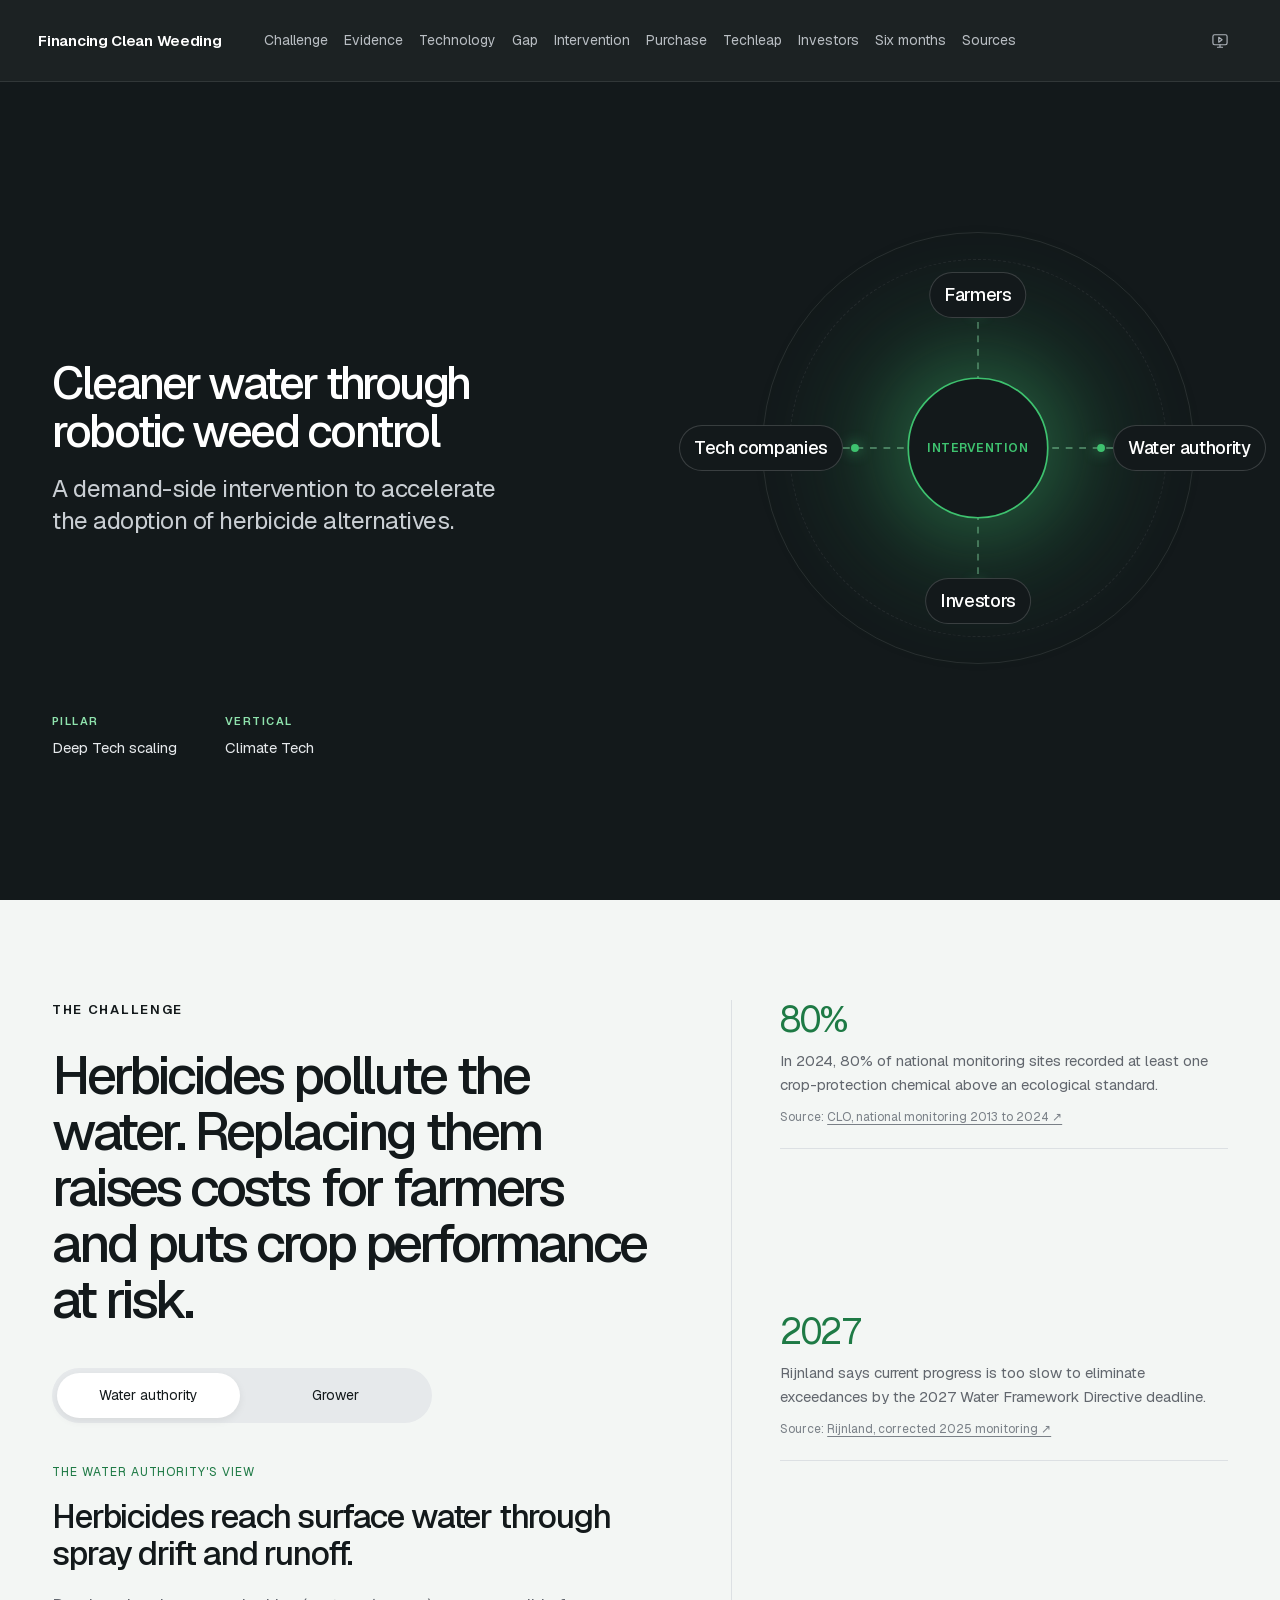
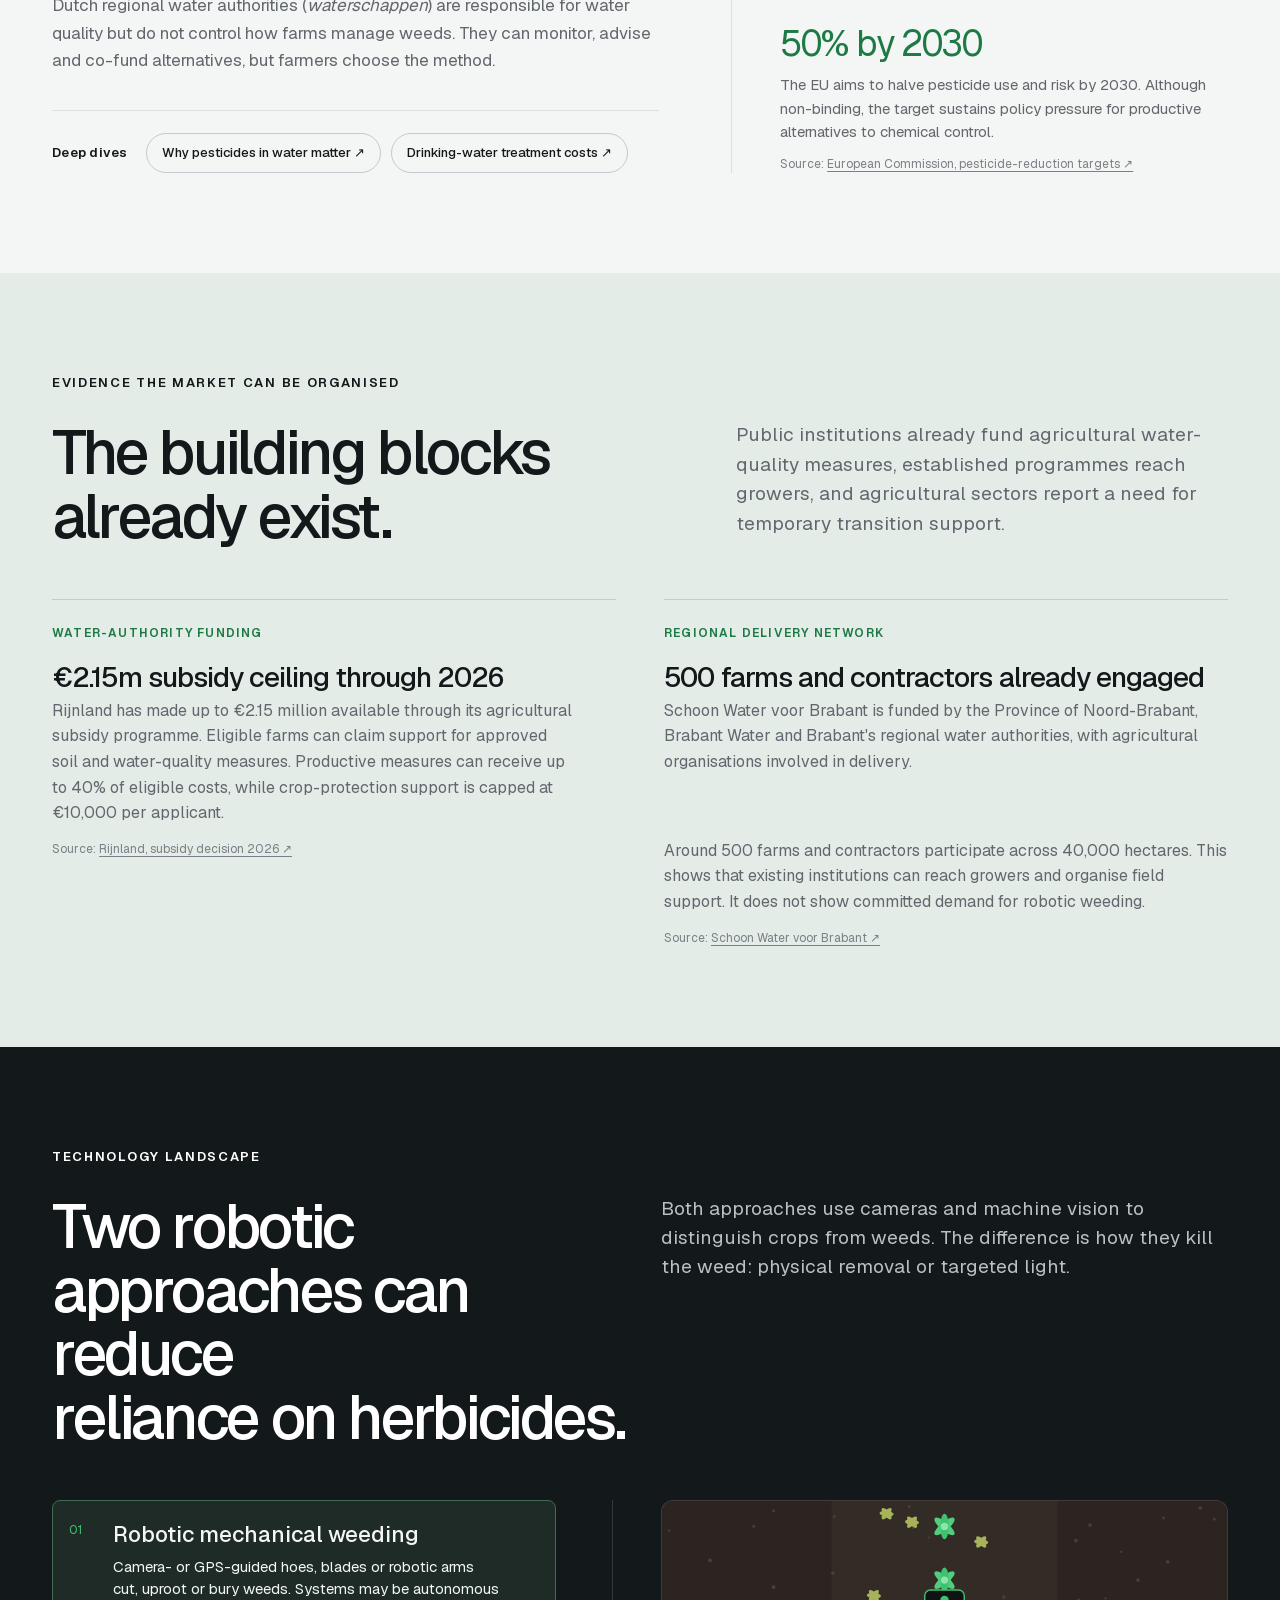
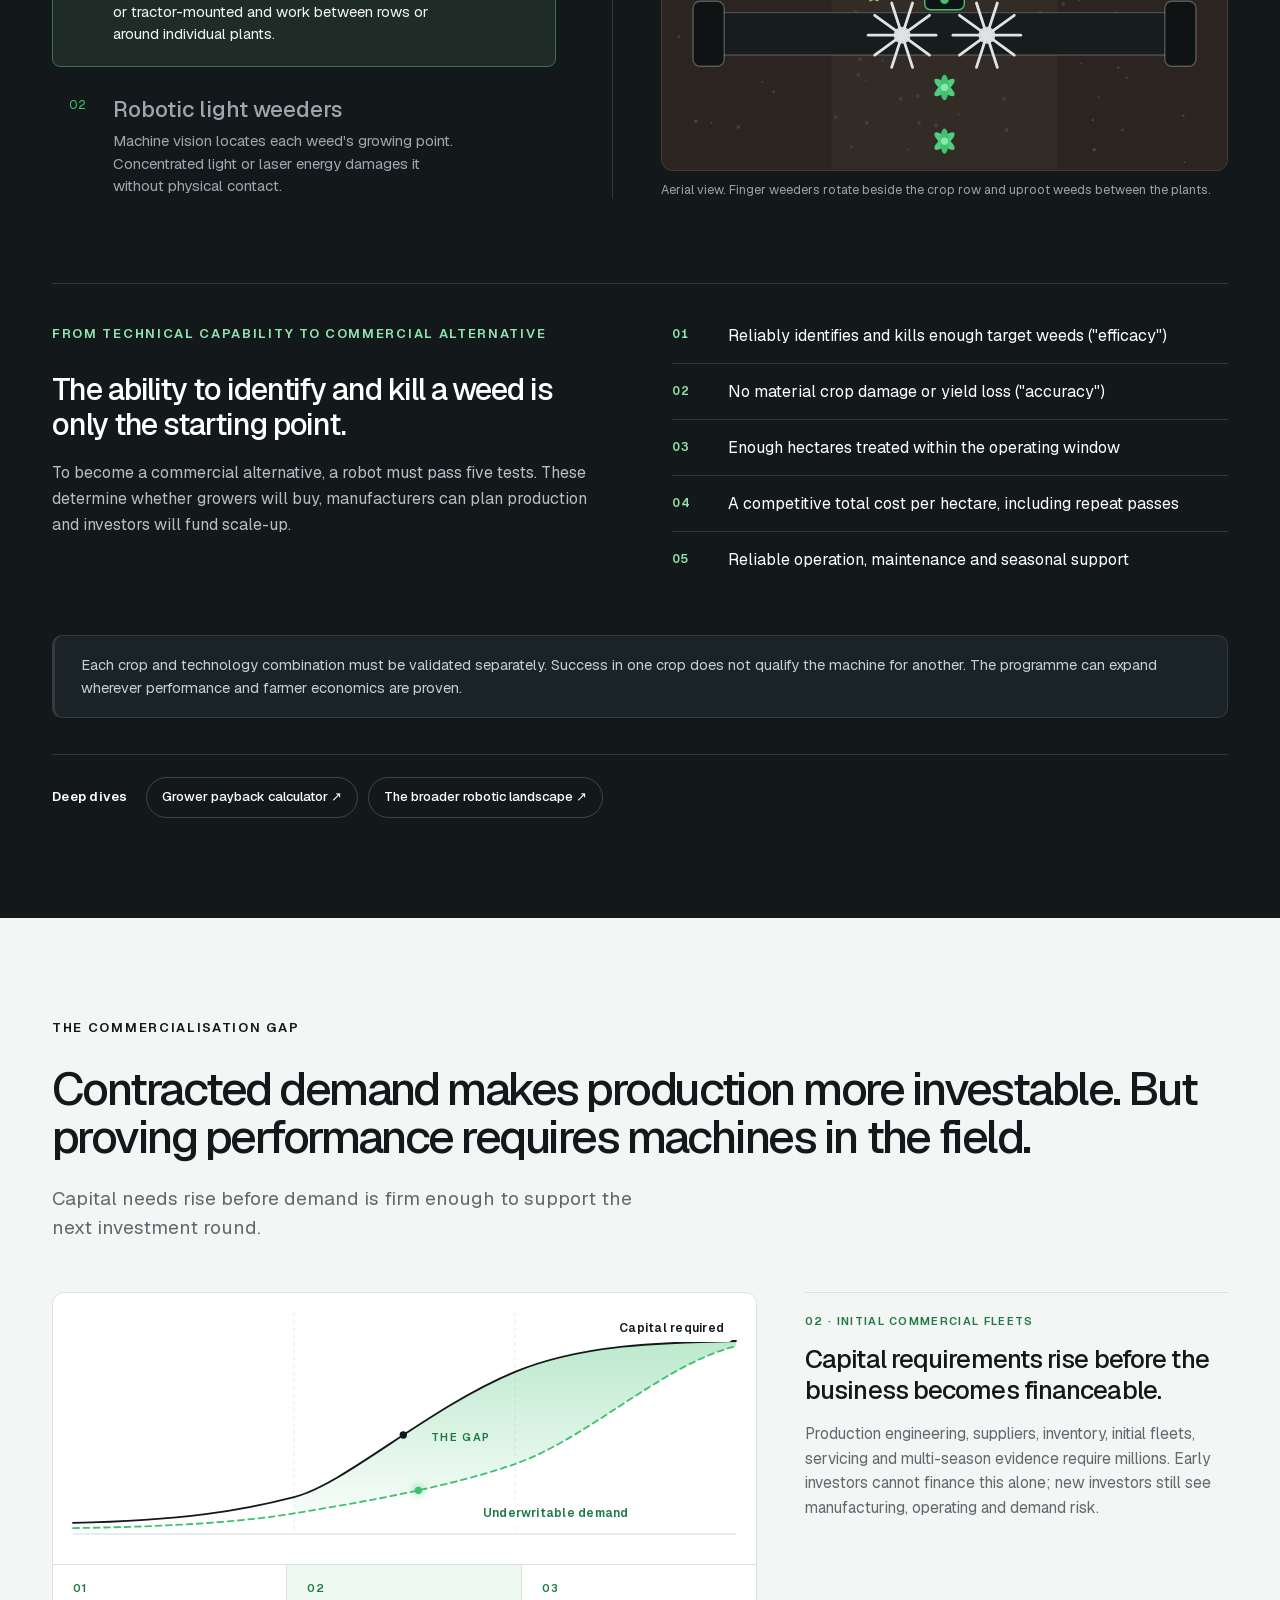
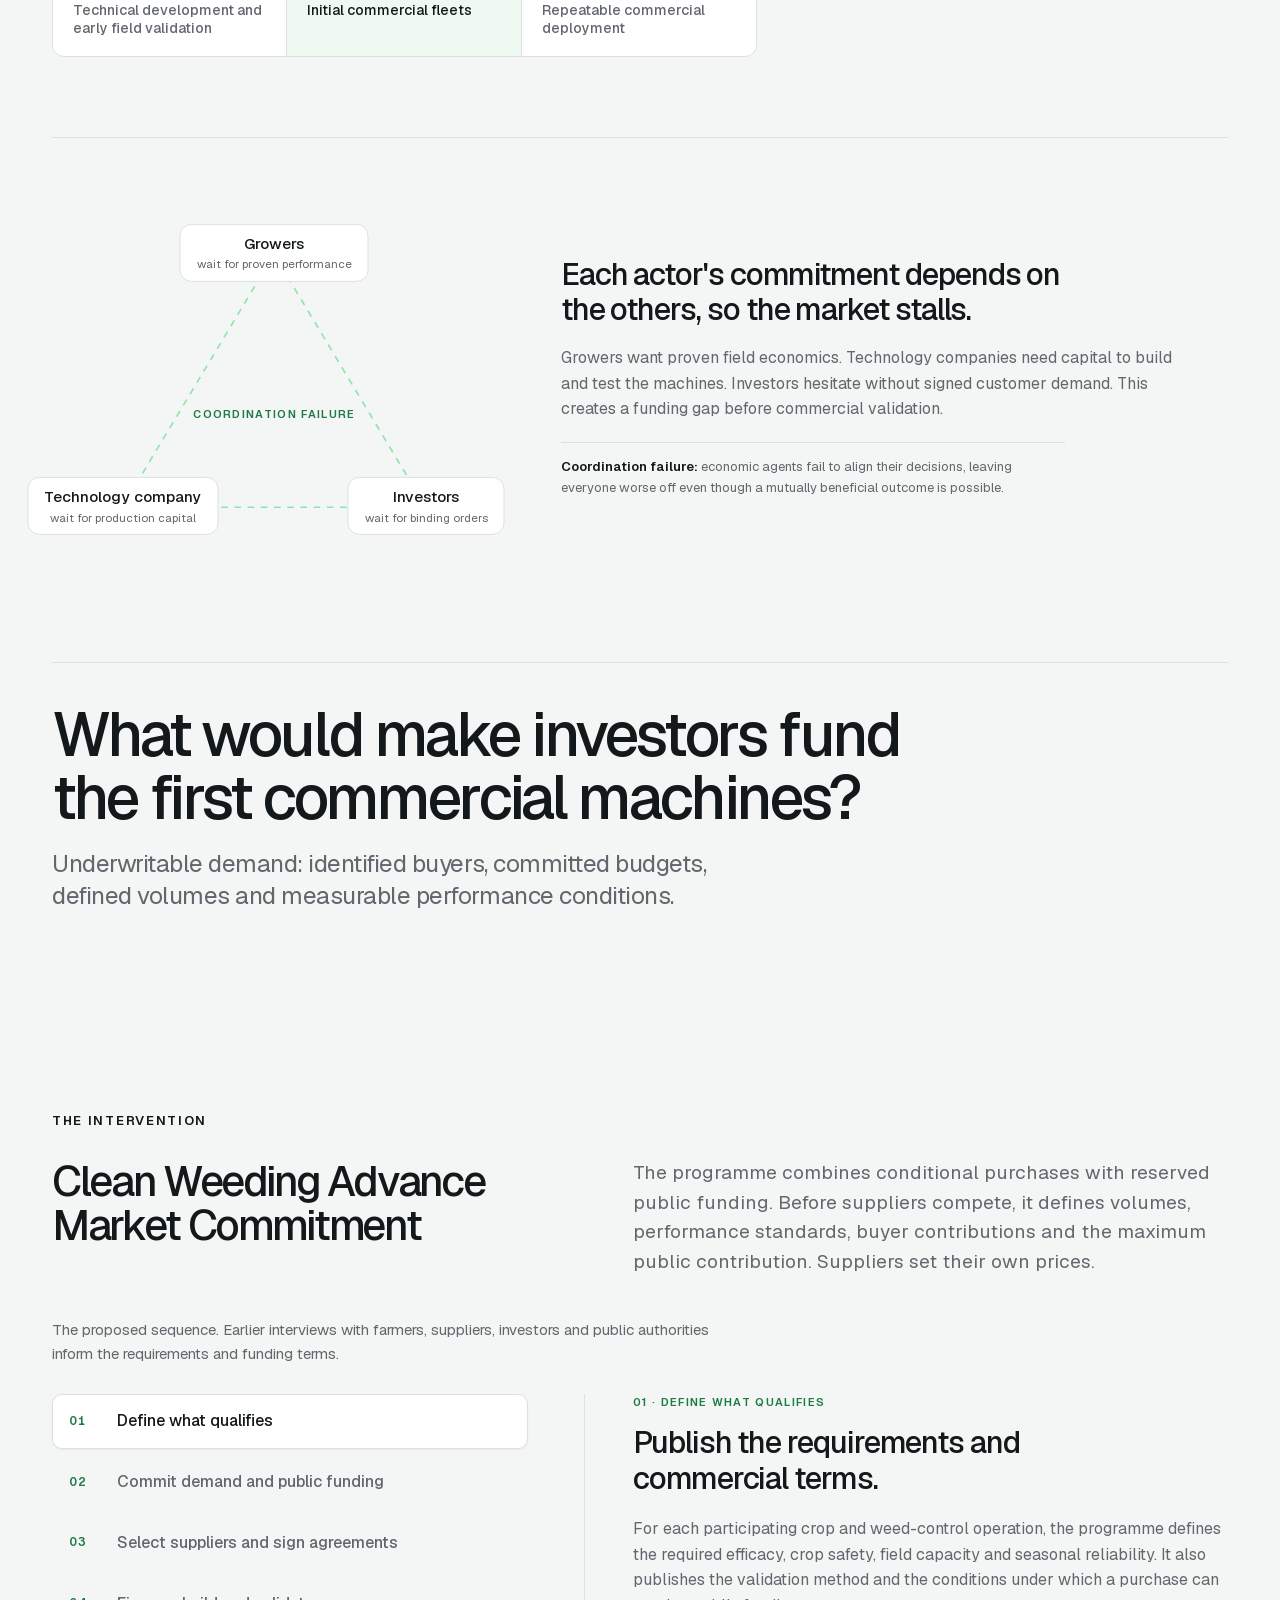
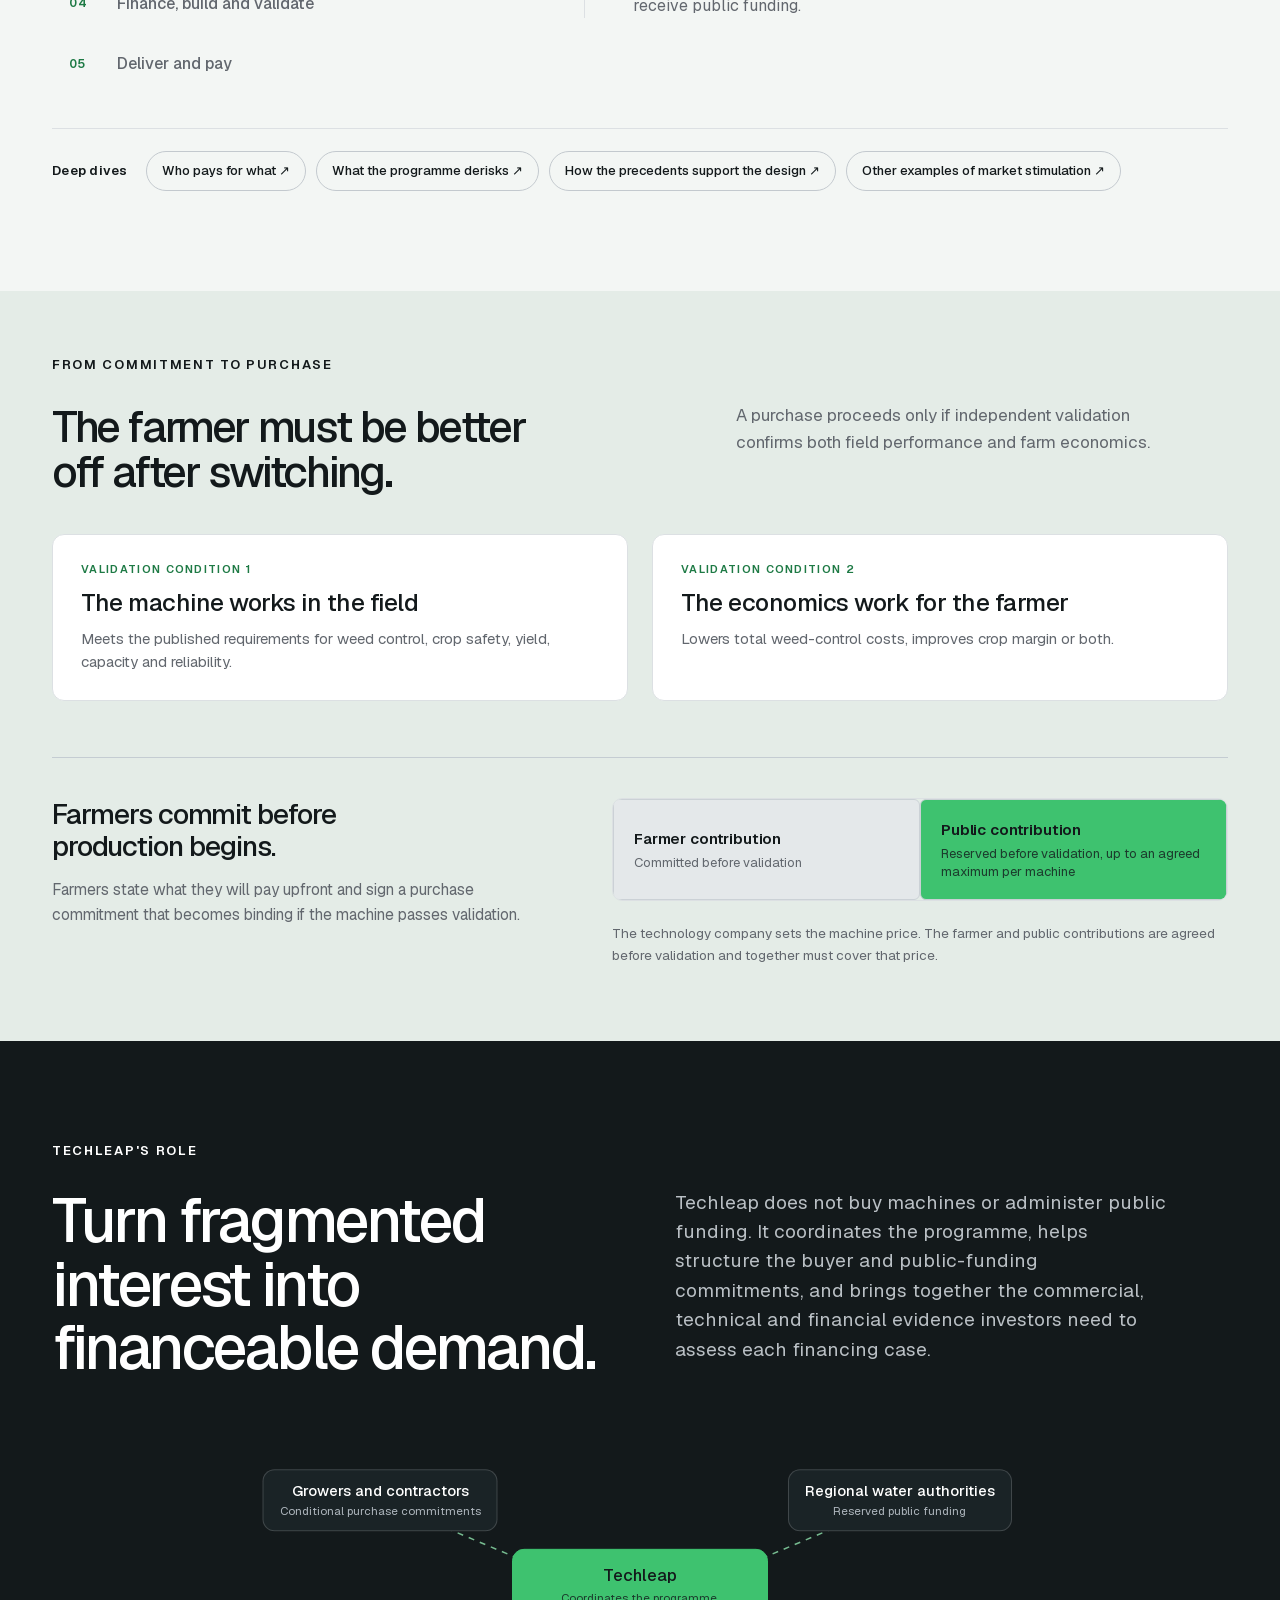
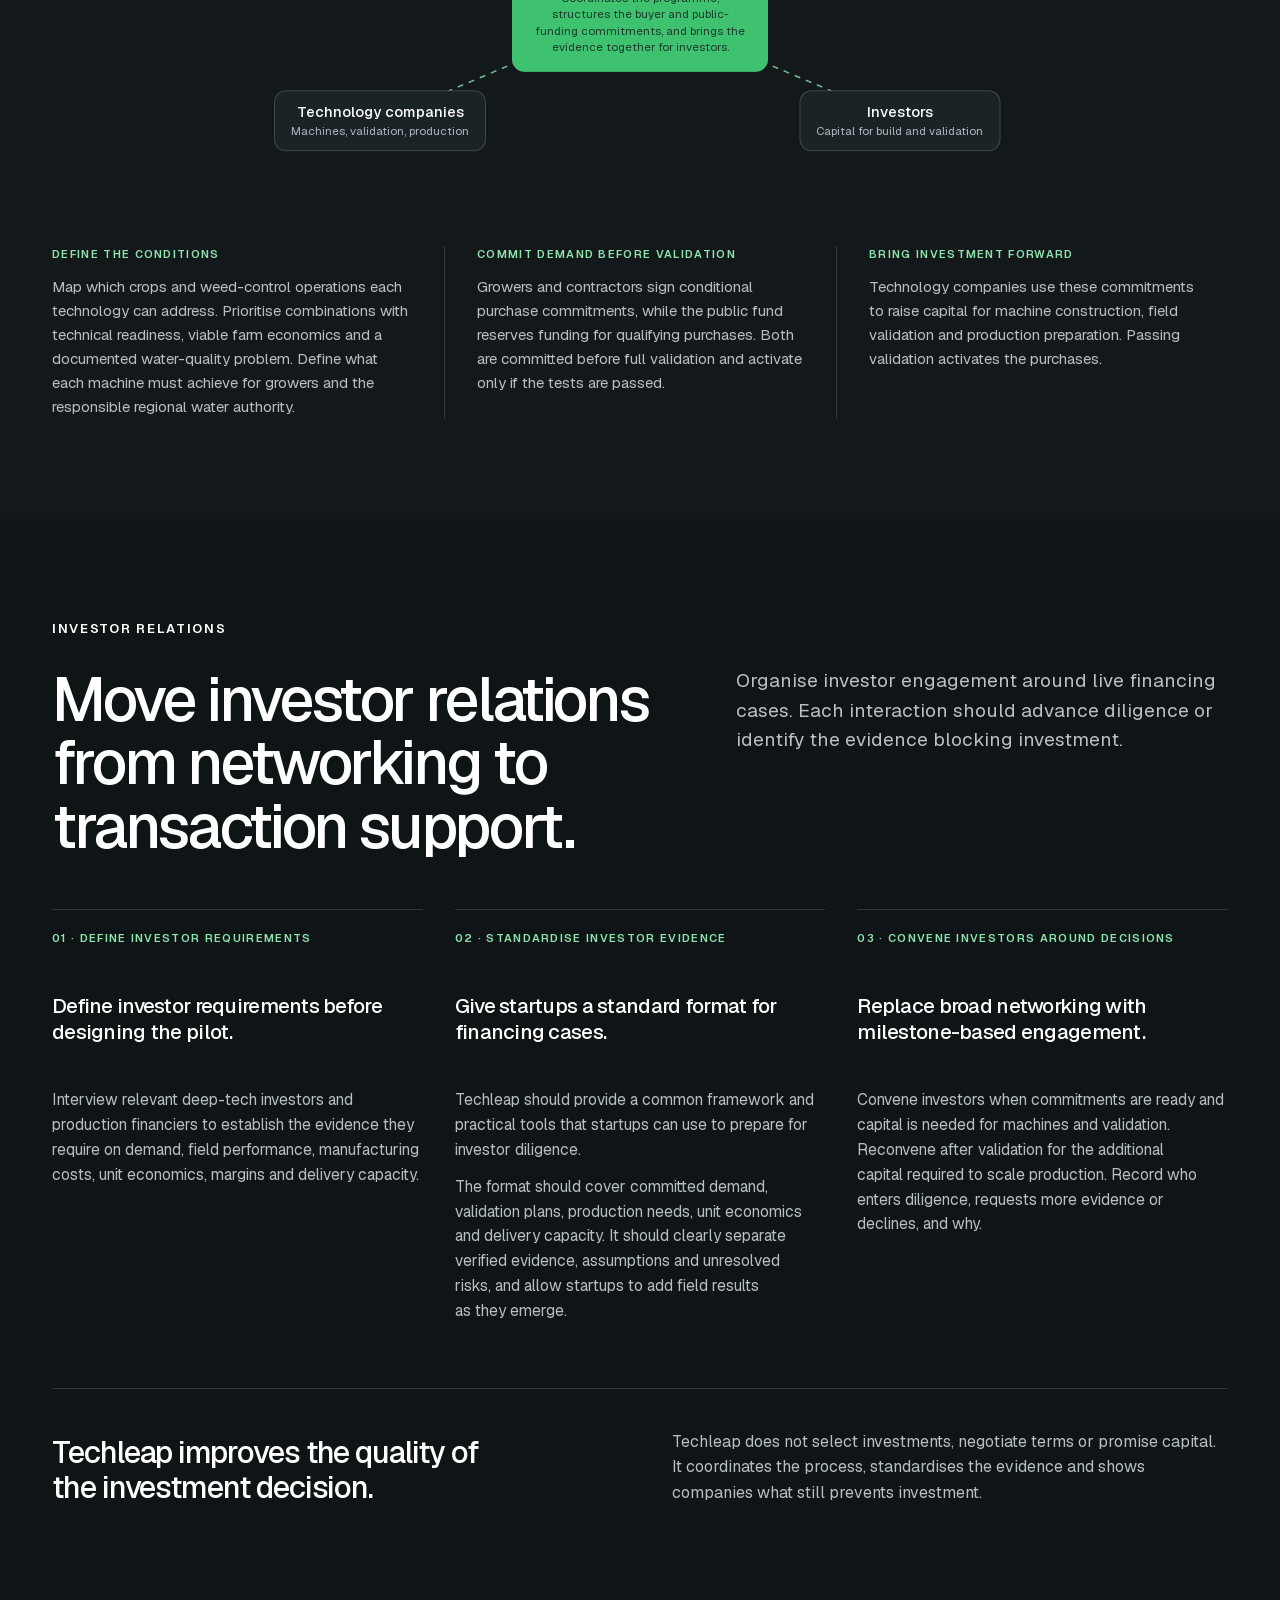
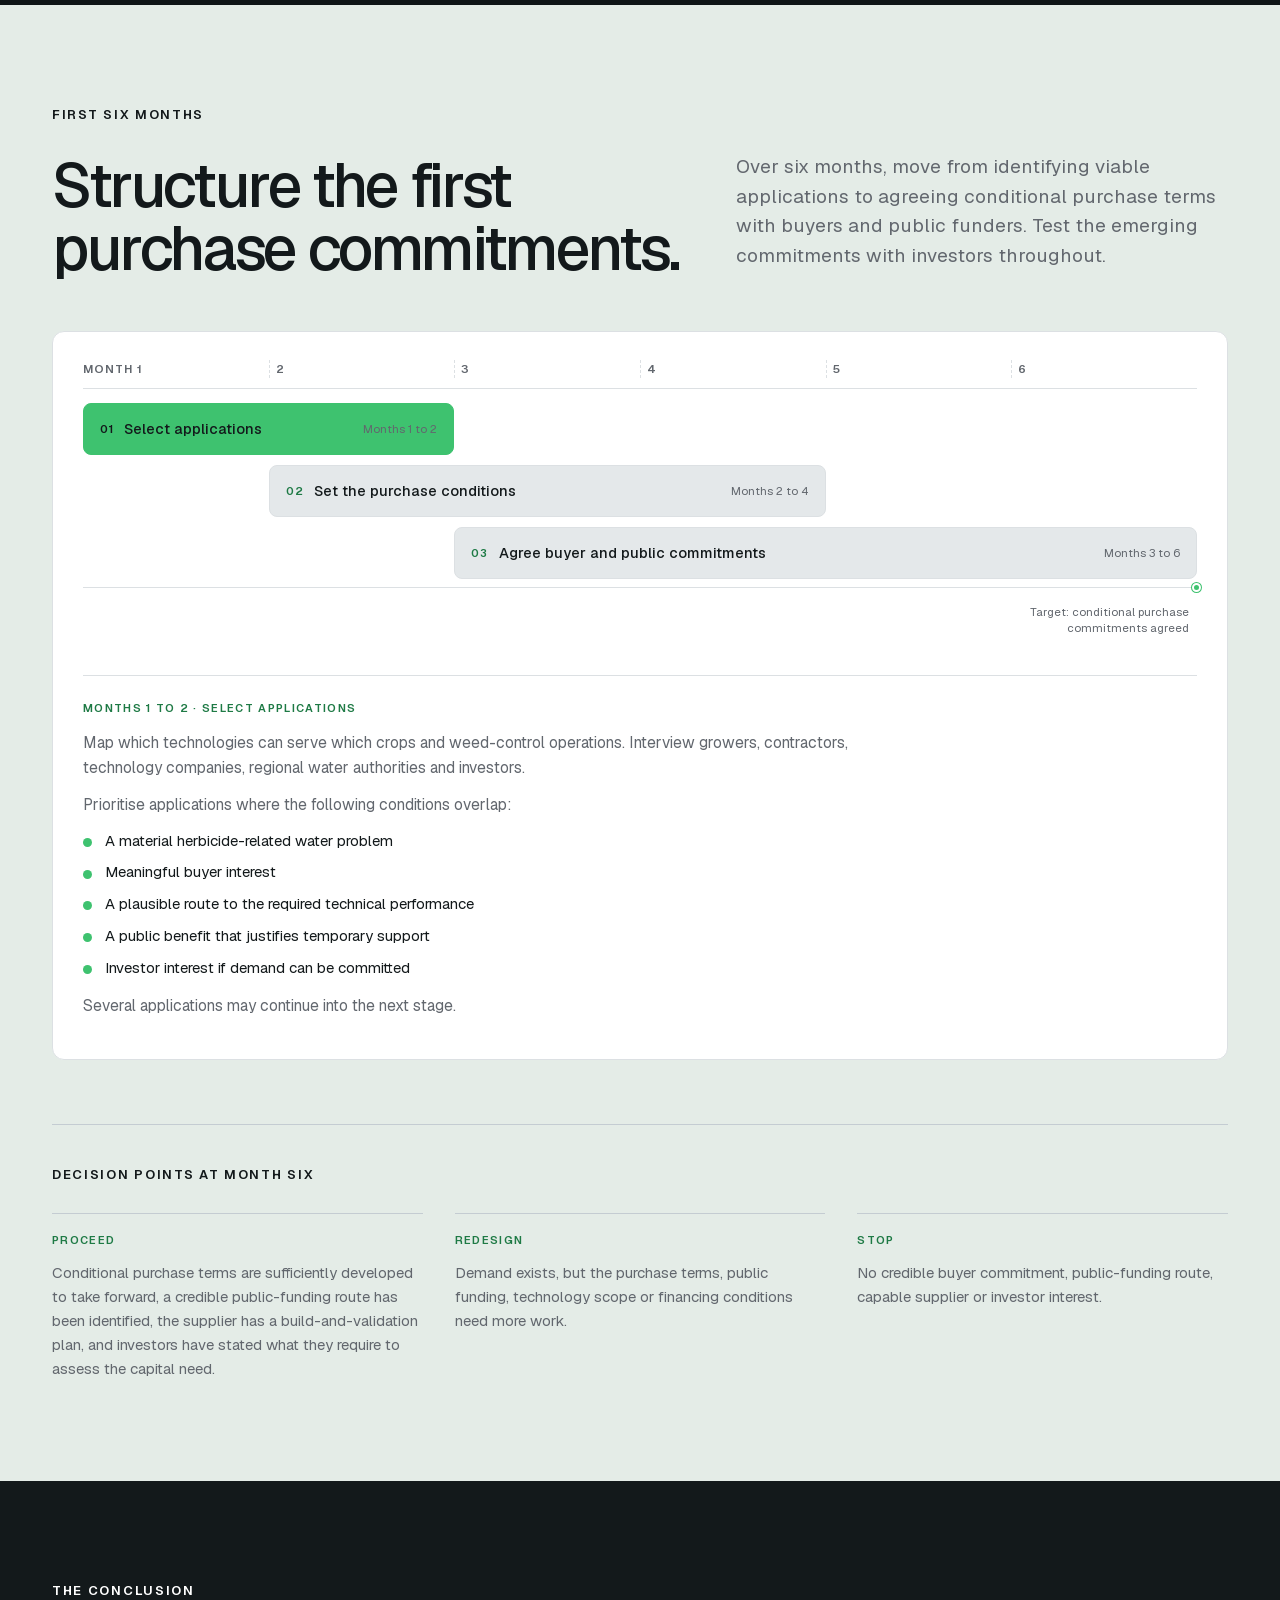
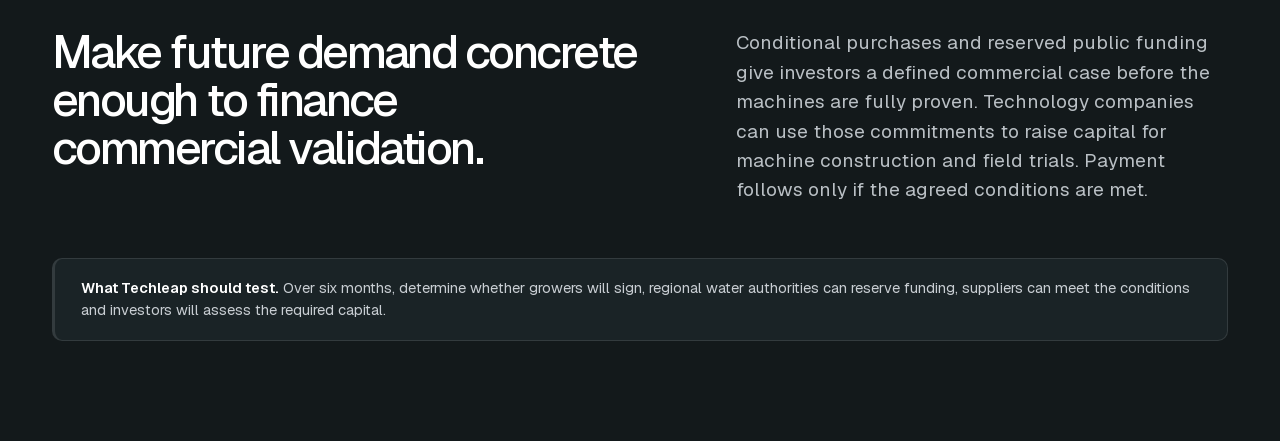
==== commit cc4a4186: "Six months: decision points (Proceed, Redesign, Stop) restored in place of the what-follows strip Co" ====
--- a/index.html
+++ b/index.html
@@ -548,12 +548,13 @@
       </div>
     </div>
 
-    <div class="follows reveal" data-part="2">
-      <p class="eyebrow">What follows</p>
-      <div class="chain light follow-chain">
-        <span>Committed demand</span><i></i><span>Company fundraising</span><i></i><span>Machine development</span><i></i><span>Independent verification</span><i></i><span>Qualifying purchases</span>
-      </div>
-      <p class="follow-note">Companies compete to meet the standard. Purchases occur only when a supplier qualifies.</p>
+    <div class="decisions reveal" data-part="2">
+      <p class="eyebrow">Decision points at month six</p>
+      <div class="decision-grid">
+        <div><span class="tag">Proceed</span><p>Conditional purchase terms are sufficiently developed to take forward, a credible public-funding route has been identified, the supplier has a build-and-validation plan, and investors have stated what they require to assess the capital need.</p></div>
+        <div><span class="tag">Redesign</span><p>Demand exists, but the purchase terms, public funding, technology scope or financing conditions need more work.</p></div>
+        <div><span class="tag">Stop</span><p>No credible buyer commitment, public-funding route, capable supplier or investor interest.</p></div>
+      </div>
     </div>
 
   </div>
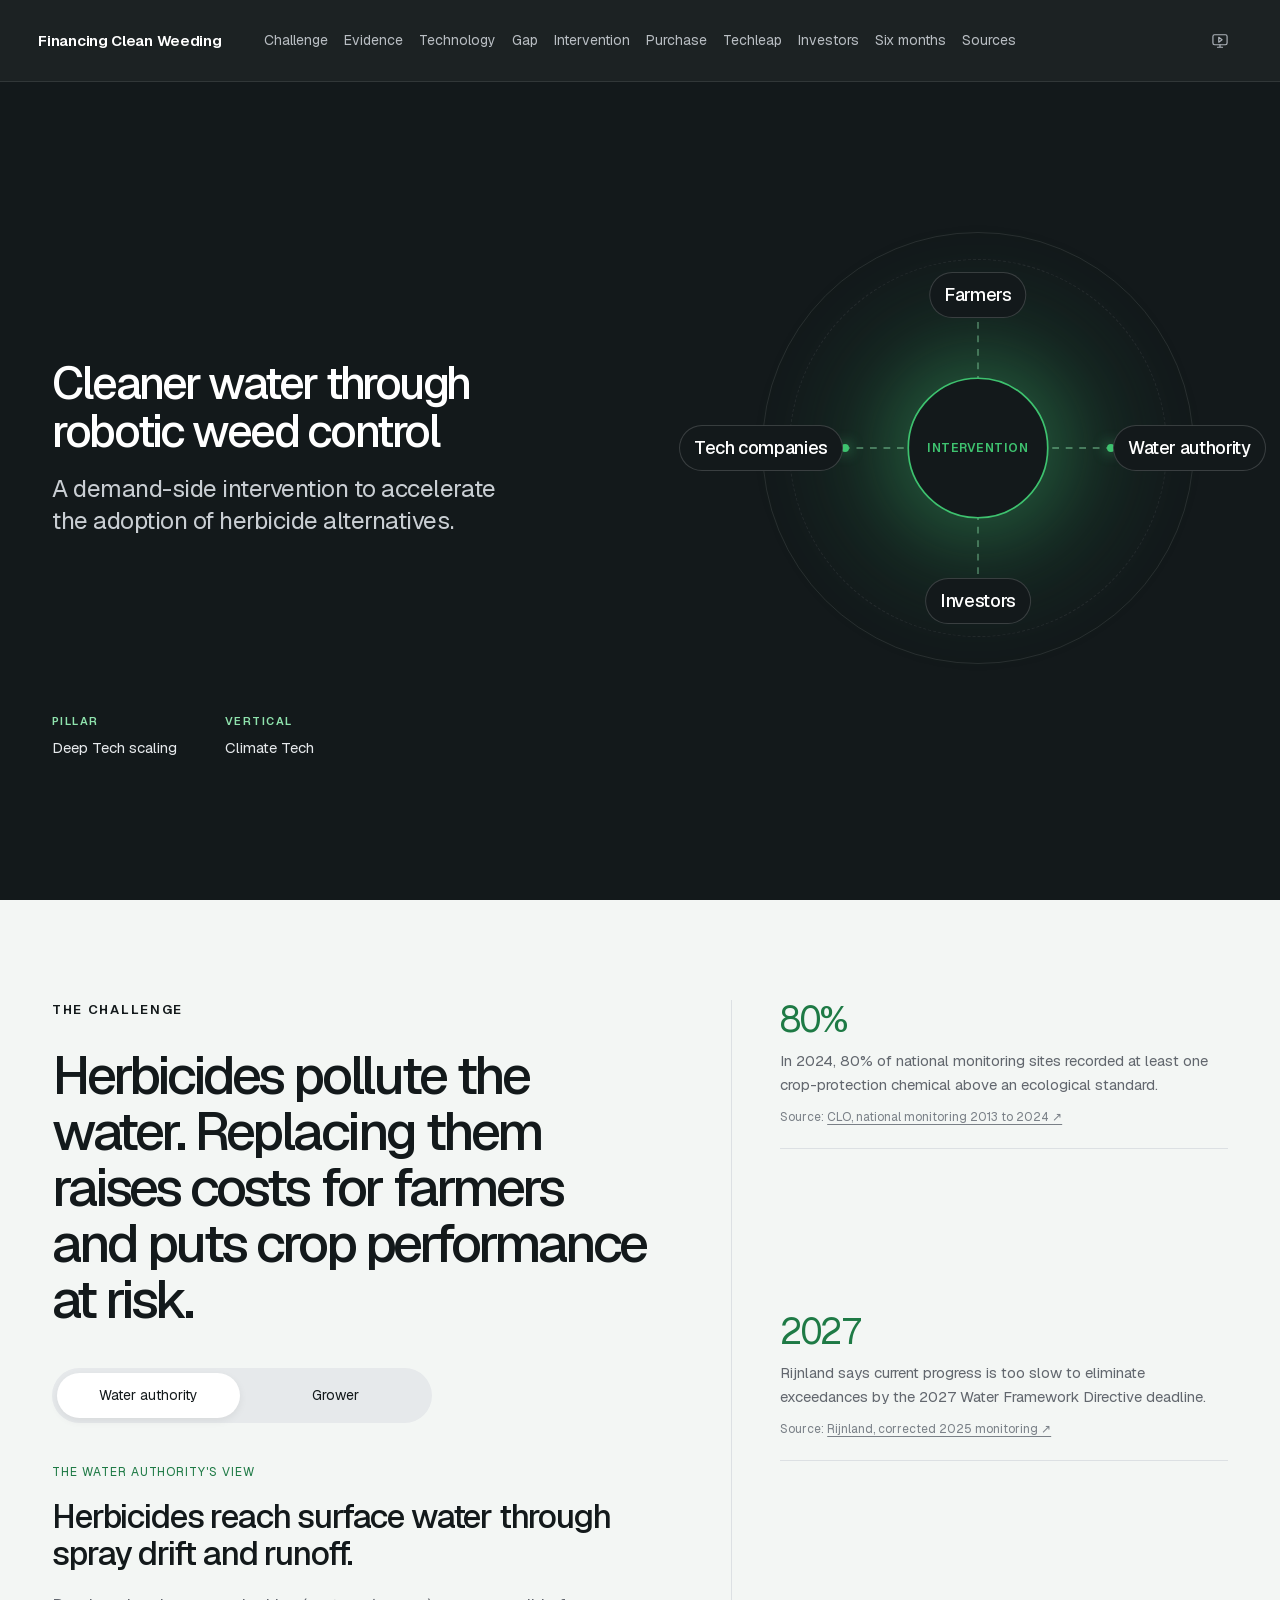
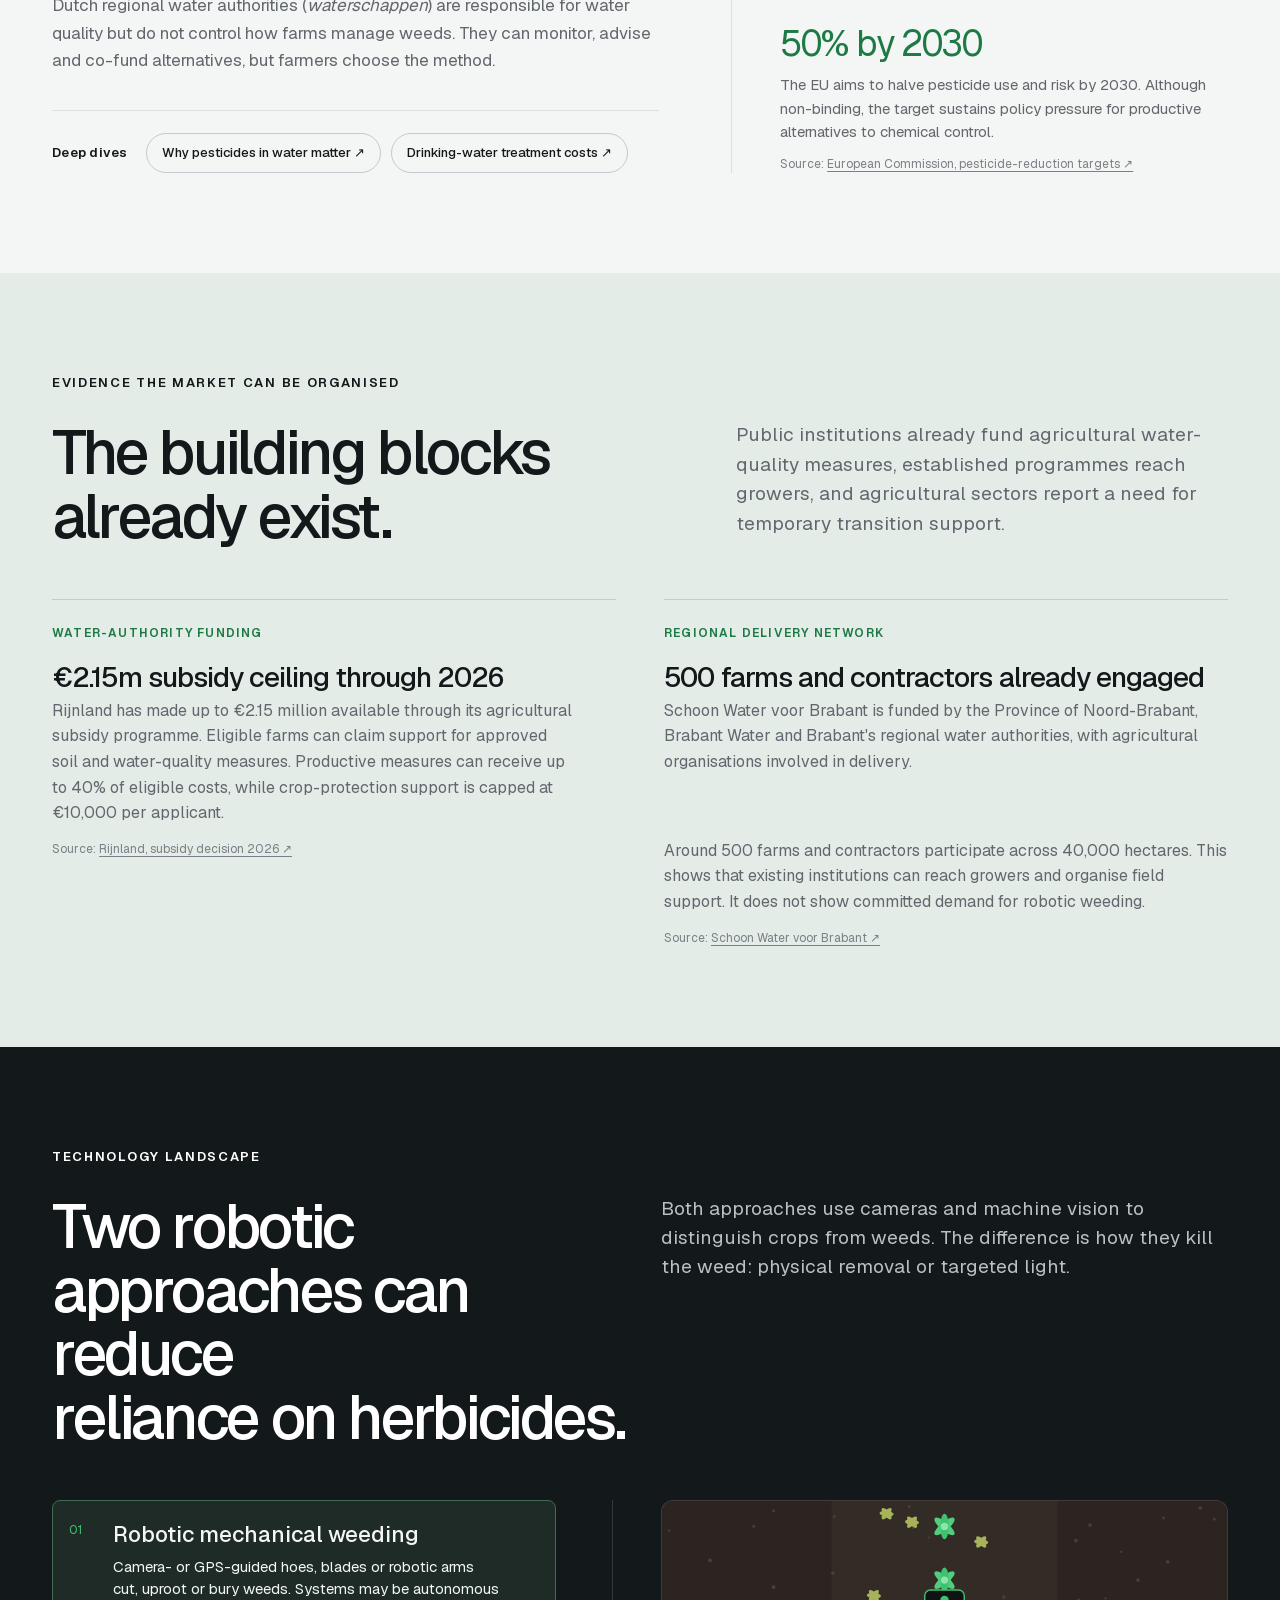
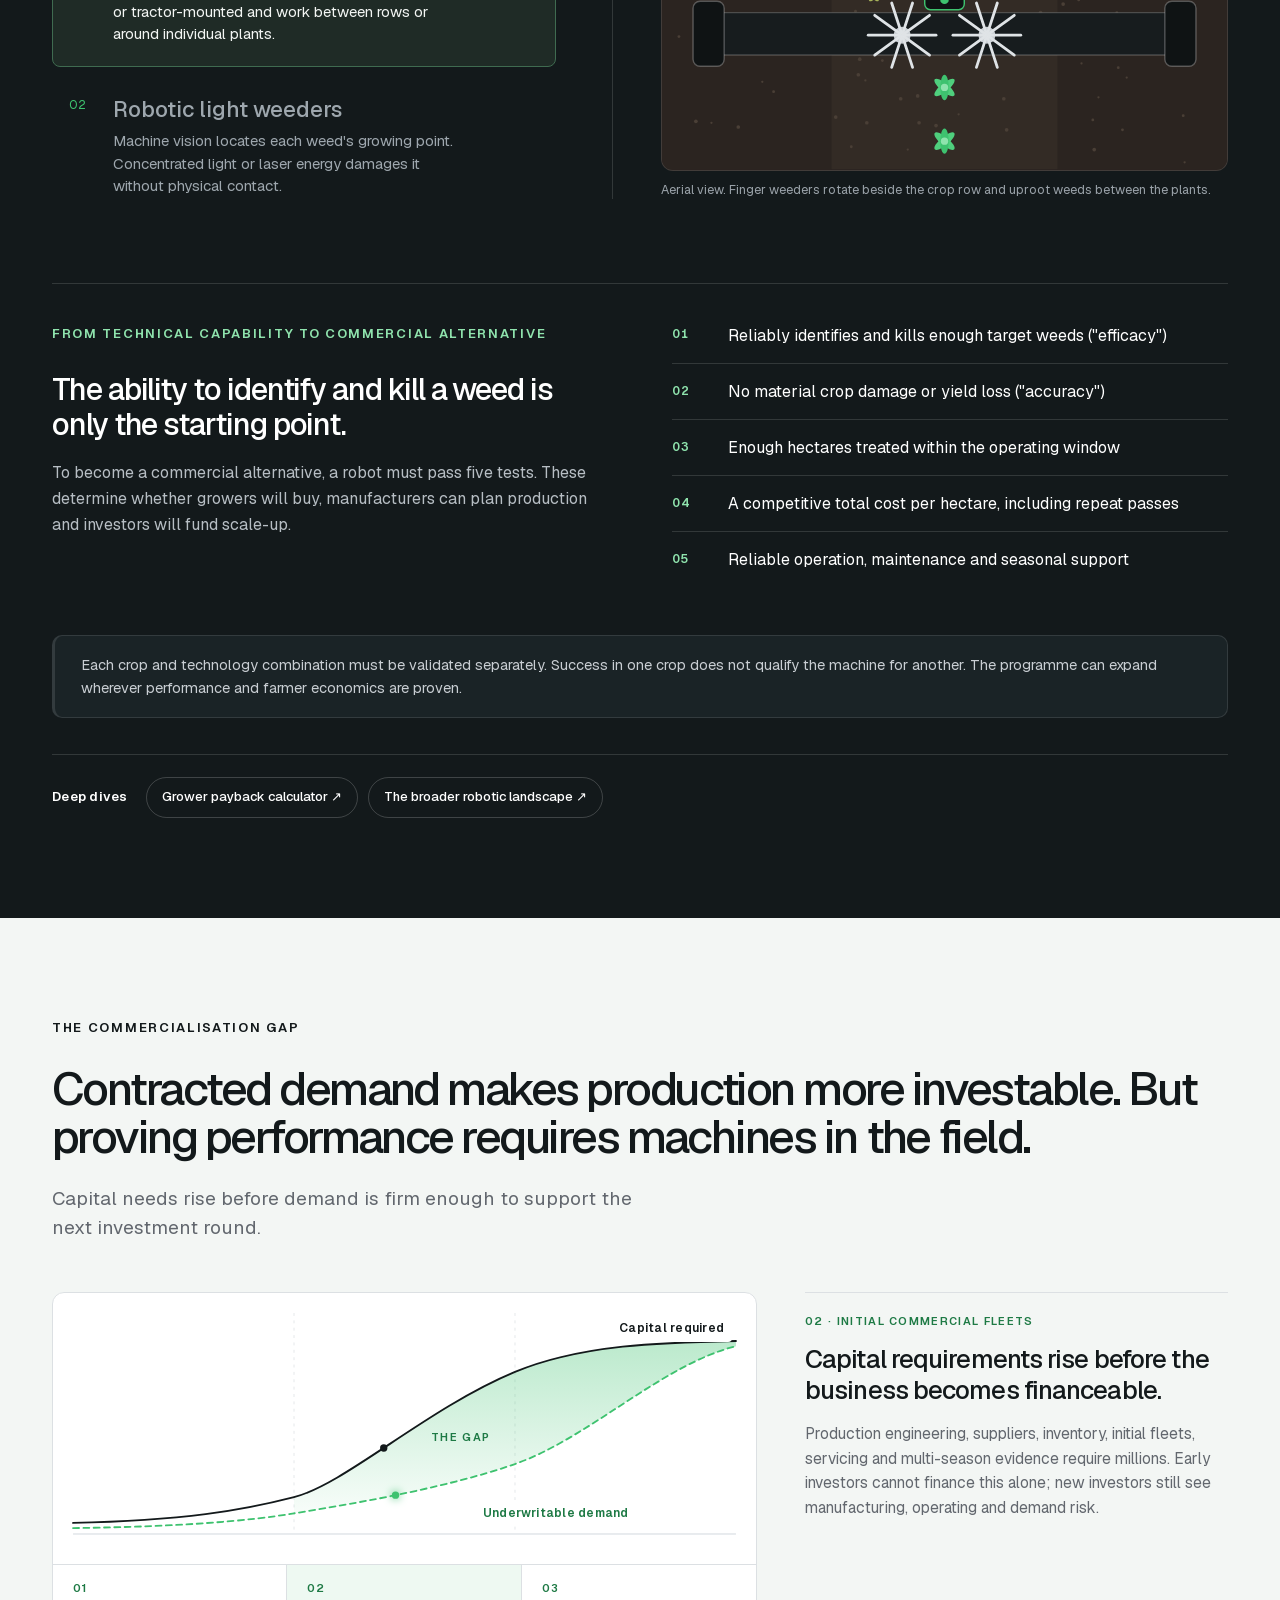
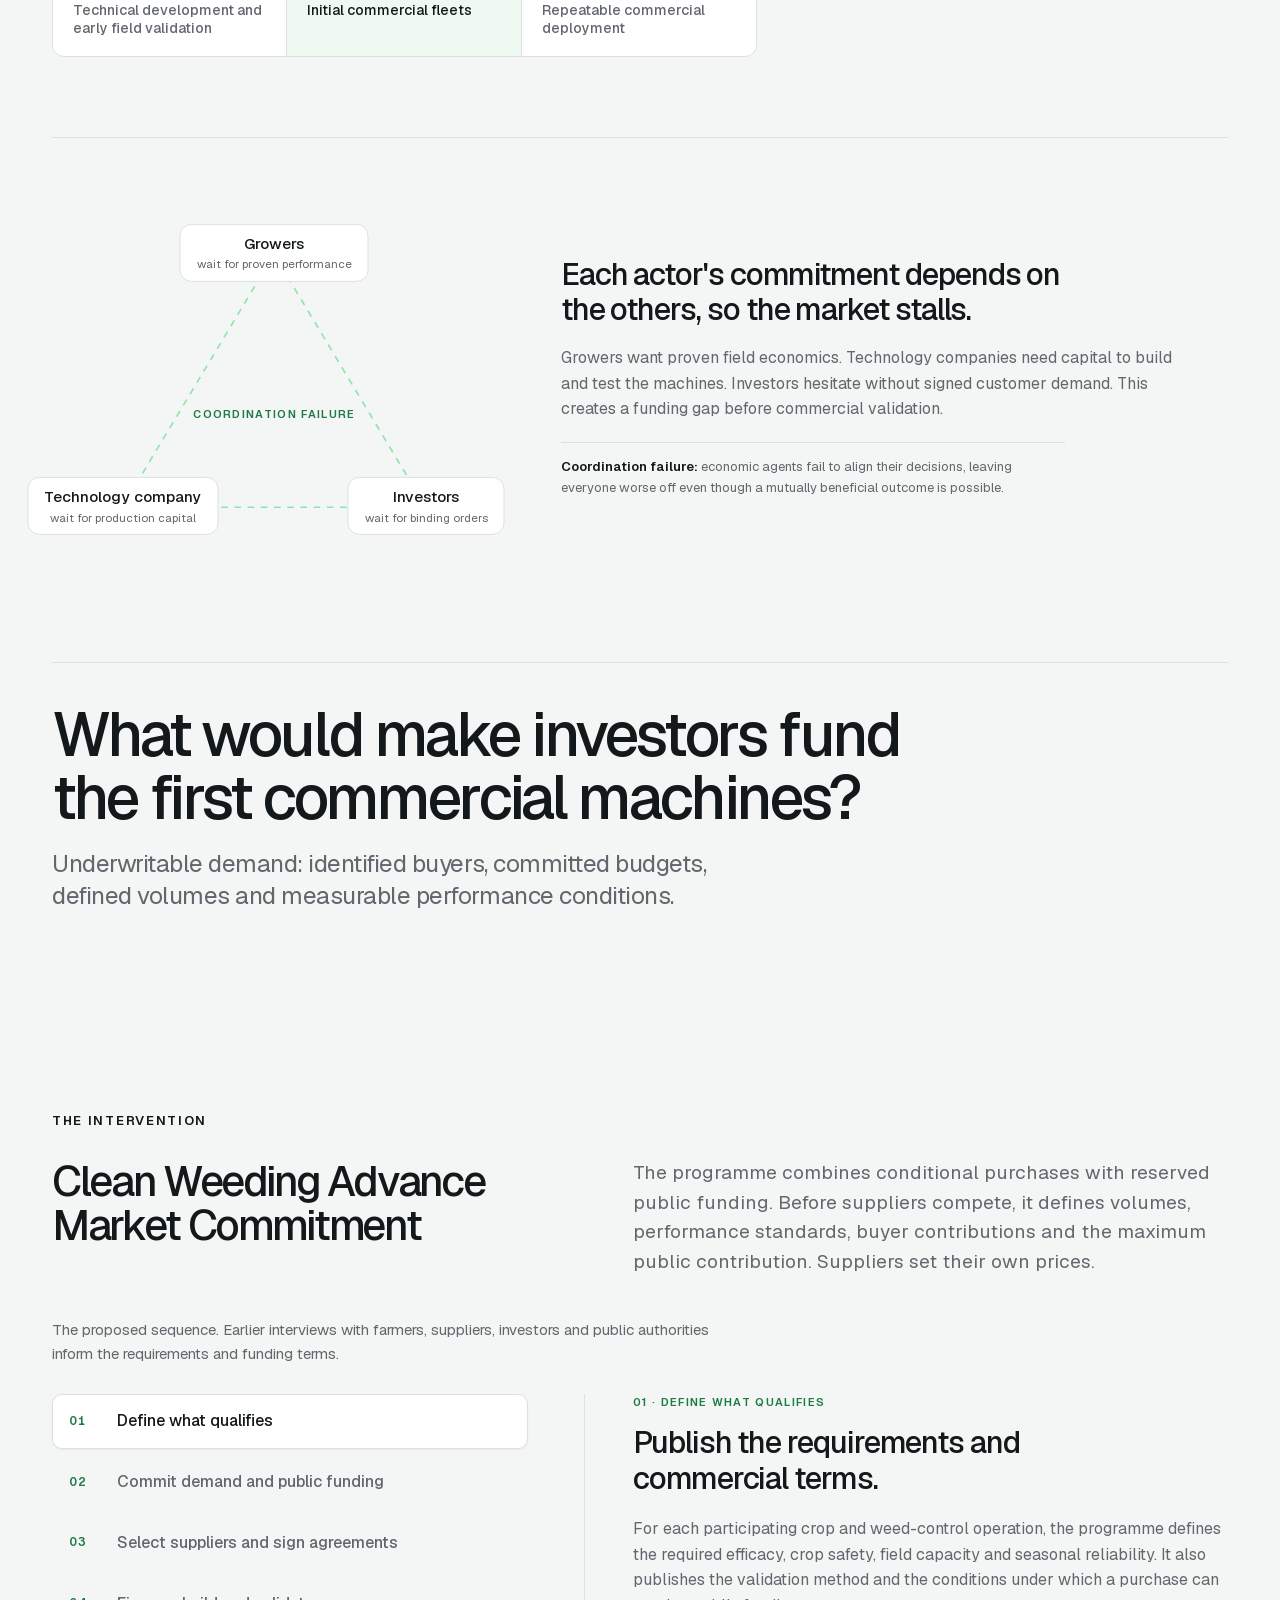
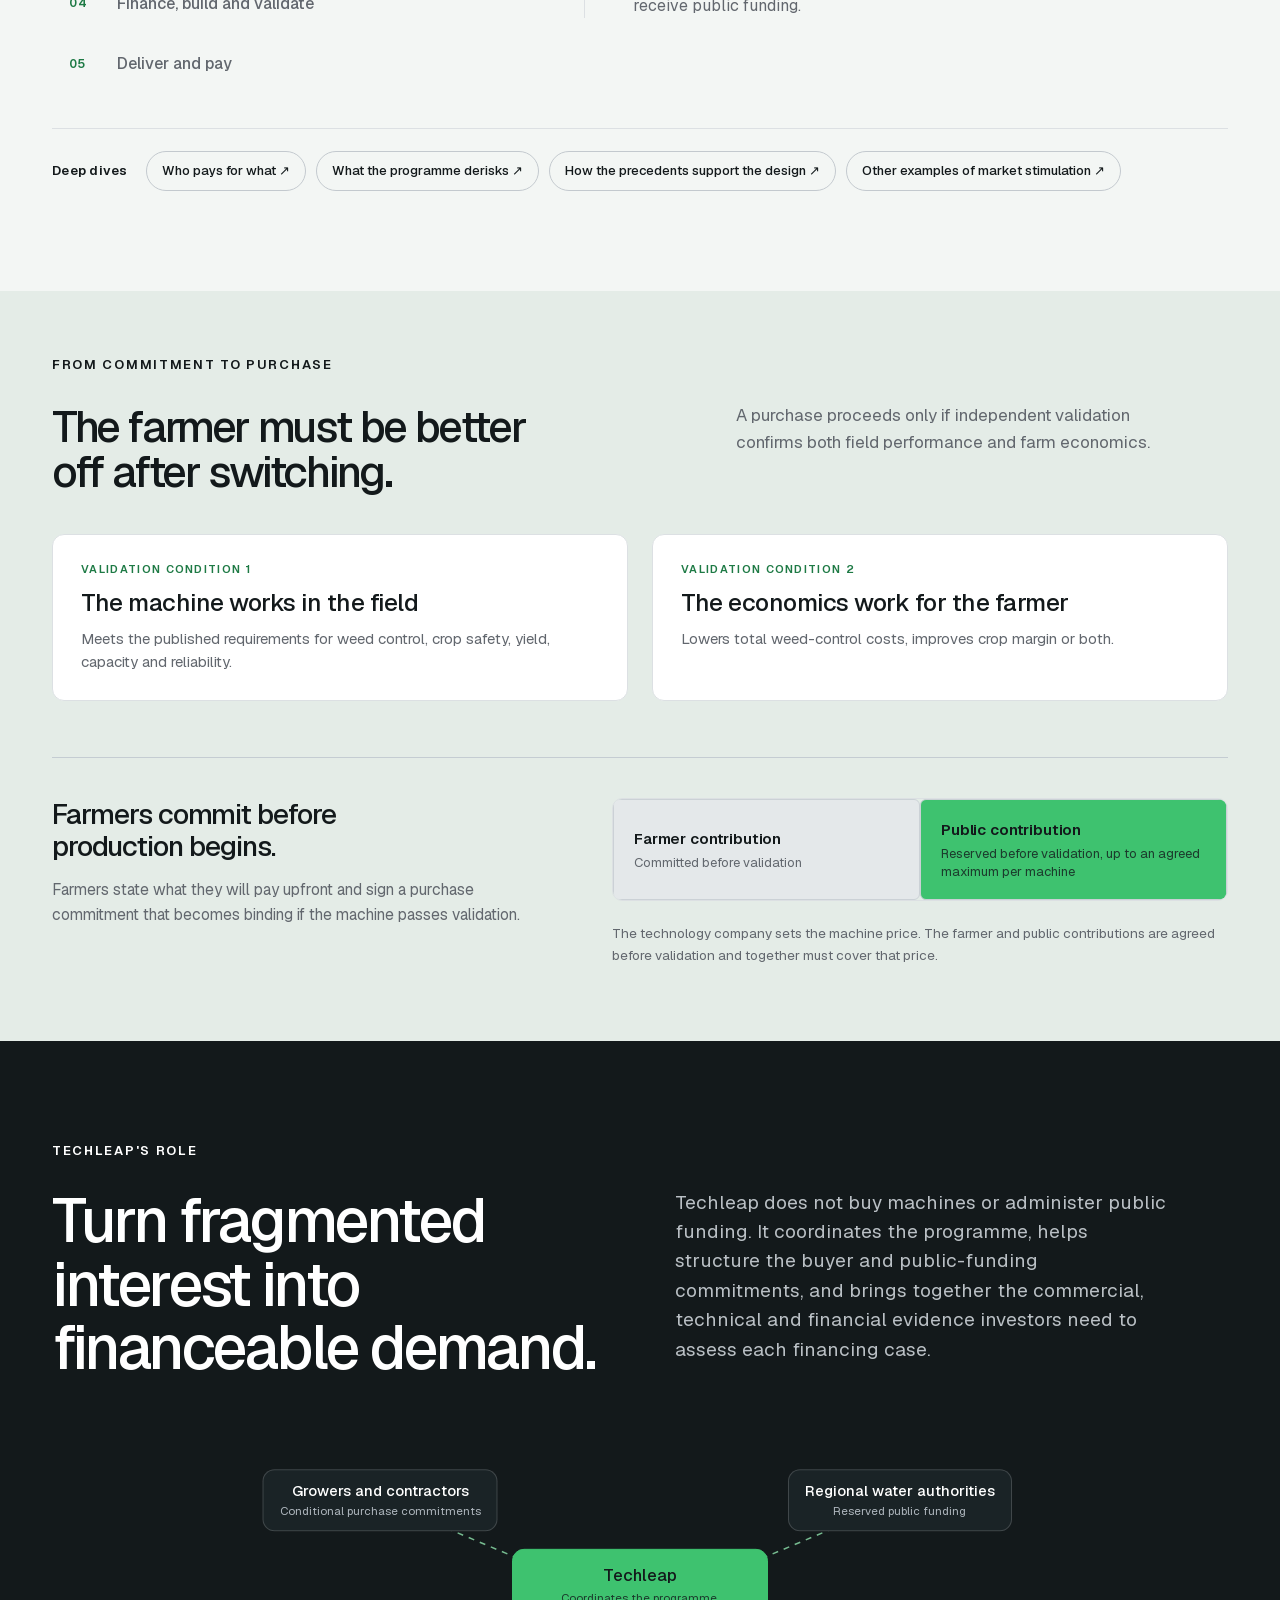
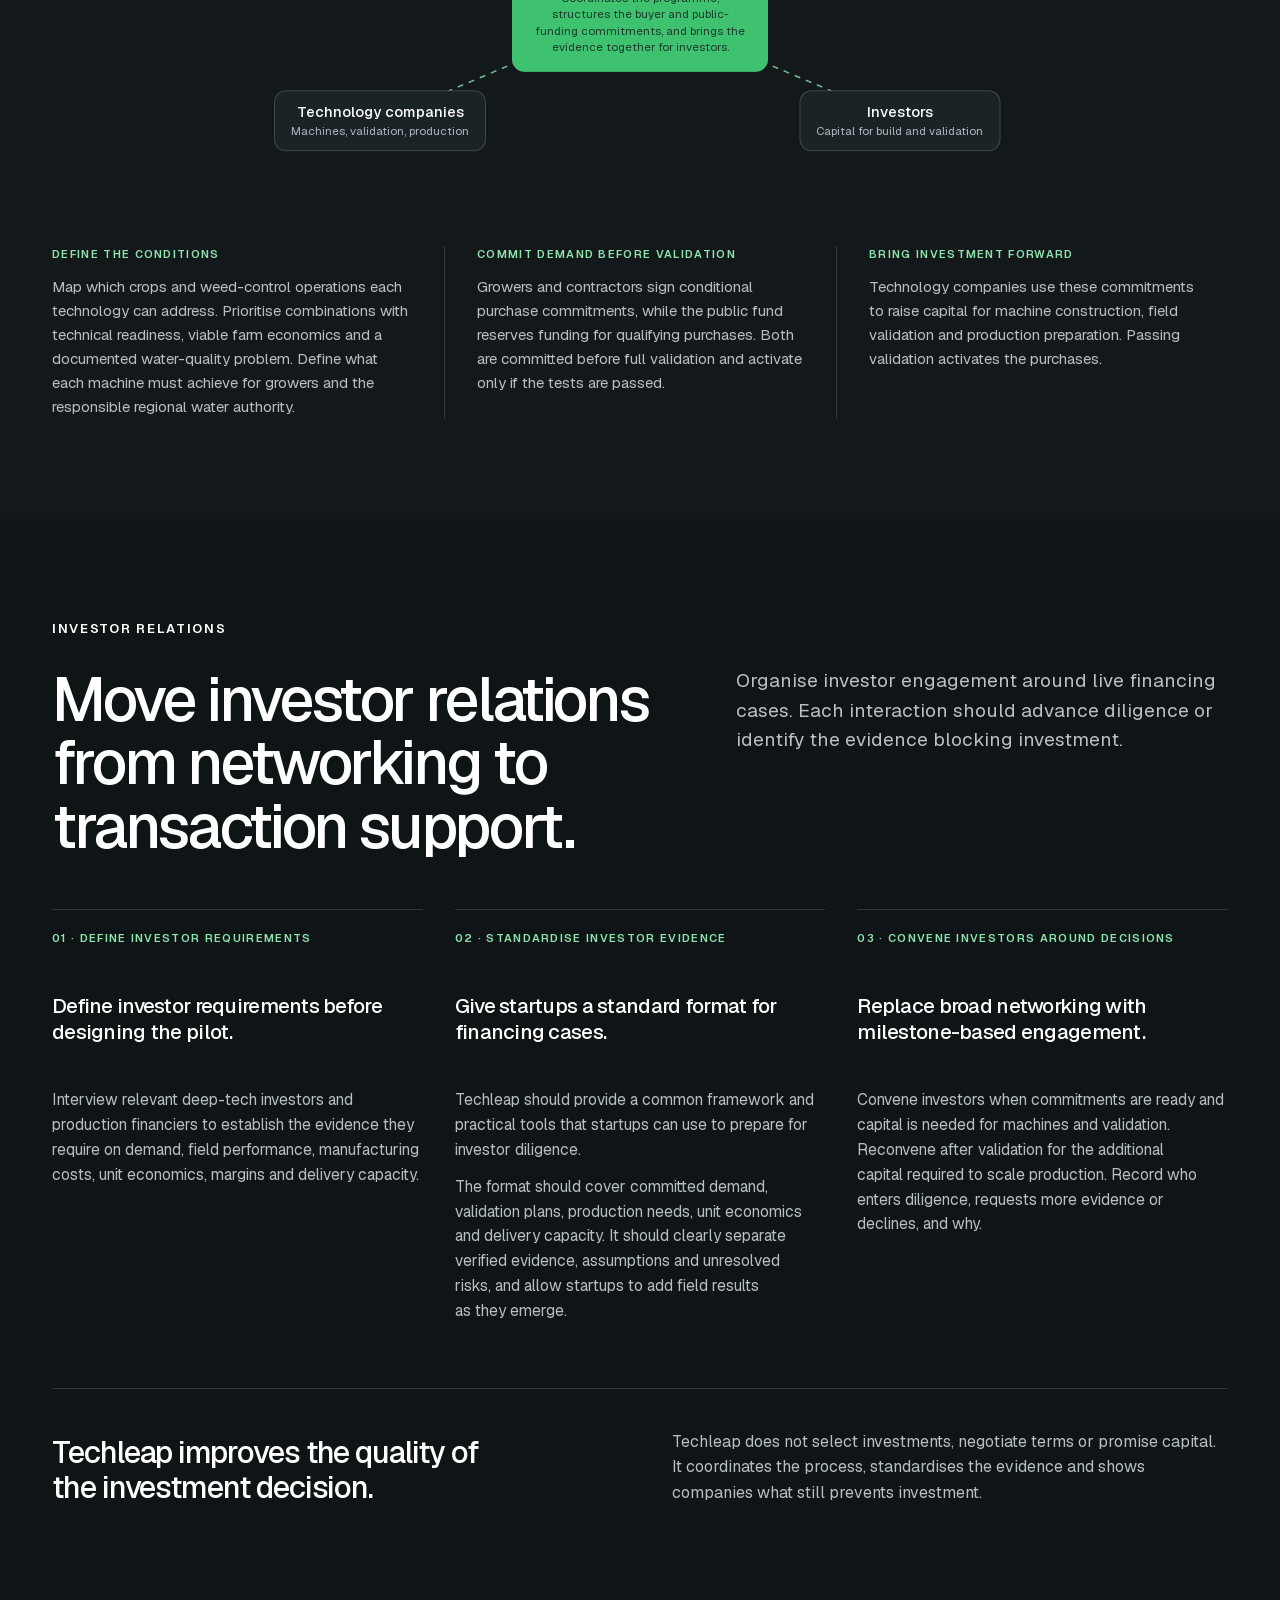
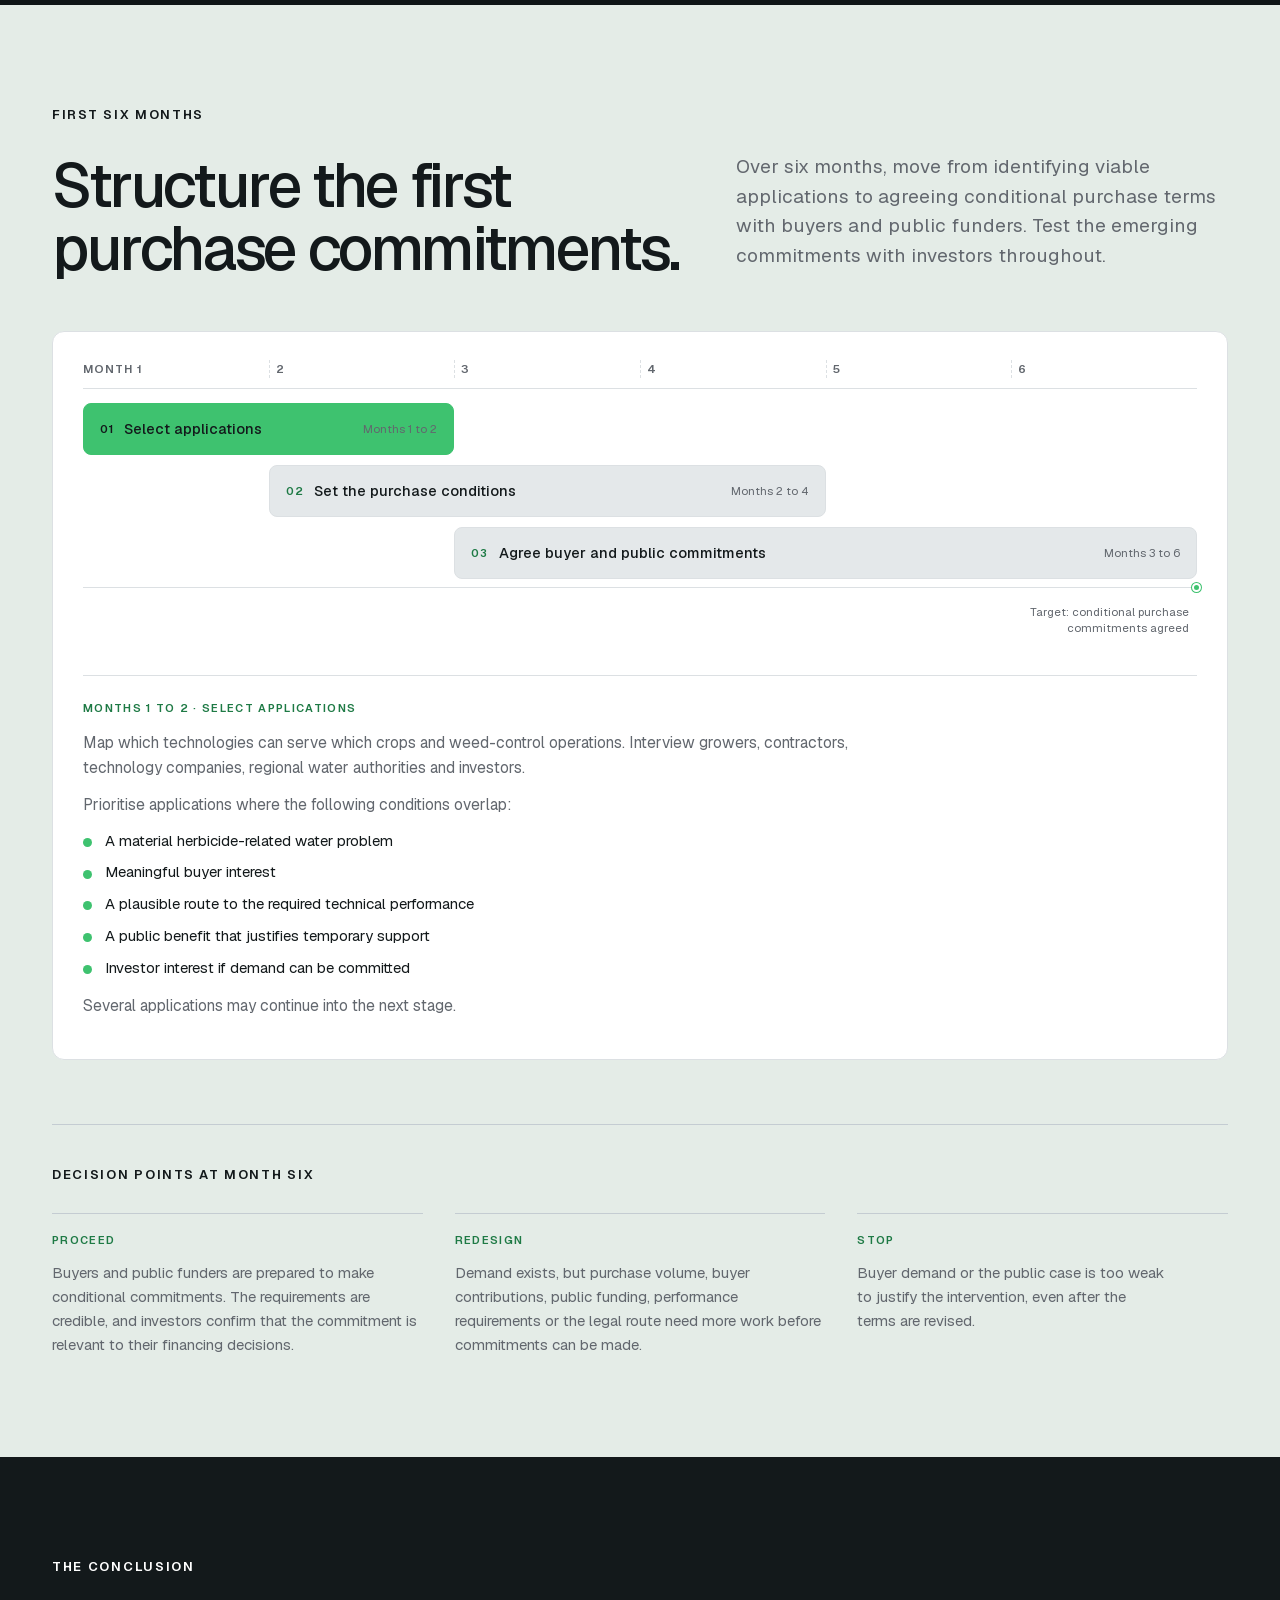
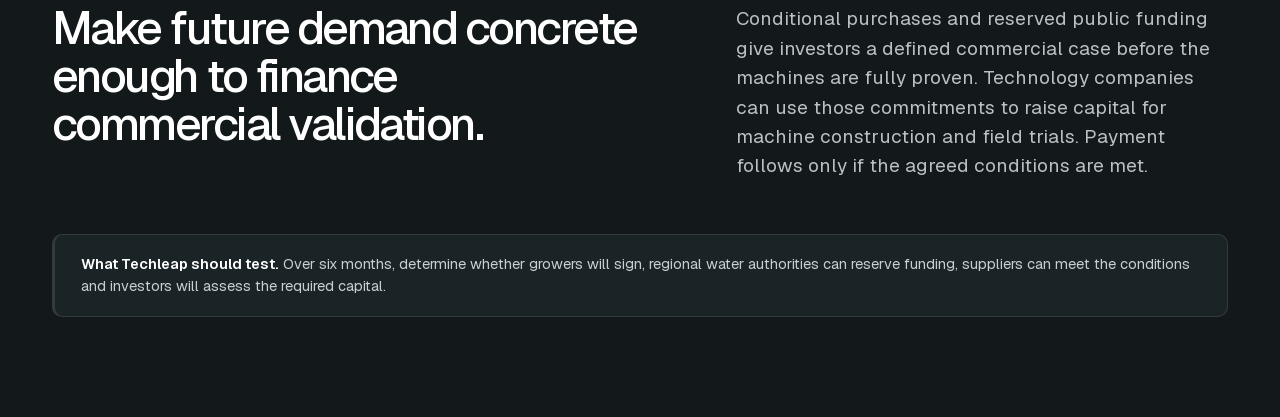
==== commit 8677989b: "Six months: decision point texts replaced Co-Authored-By: Claude Opus 5.5 <noreply@anthropic.com>" ====
--- a/index.html
+++ b/index.html
@@ -551,9 +551,9 @@
     <div class="decisions reveal" data-part="2">
       <p class="eyebrow">Decision points at month six</p>
       <div class="decision-grid">
-        <div><span class="tag">Proceed</span><p>Conditional purchase terms are sufficiently developed to take forward, a credible public-funding route has been identified, the supplier has a build-and-validation plan, and investors have stated what they require to assess the capital need.</p></div>
-        <div><span class="tag">Redesign</span><p>Demand exists, but the purchase terms, public funding, technology scope or financing conditions need more work.</p></div>
-        <div><span class="tag">Stop</span><p>No credible buyer commitment, public-funding route, capable supplier or investor interest.</p></div>
+        <div><span class="tag">Proceed</span><p>Buyers and public funders are prepared to make conditional commitments. The requirements are credible, and investors confirm that the commitment is relevant to their financing decisions.</p></div>
+        <div><span class="tag">Redesign</span><p>Demand exists, but purchase volume, buyer contributions, public funding, performance requirements or the legal route need more work before commitments can be made.</p></div>
+        <div><span class="tag">Stop</span><p>Buyer demand or the public case is too weak to justify the intervention, even after the terms are revised.</p></div>
       </div>
     </div>
 
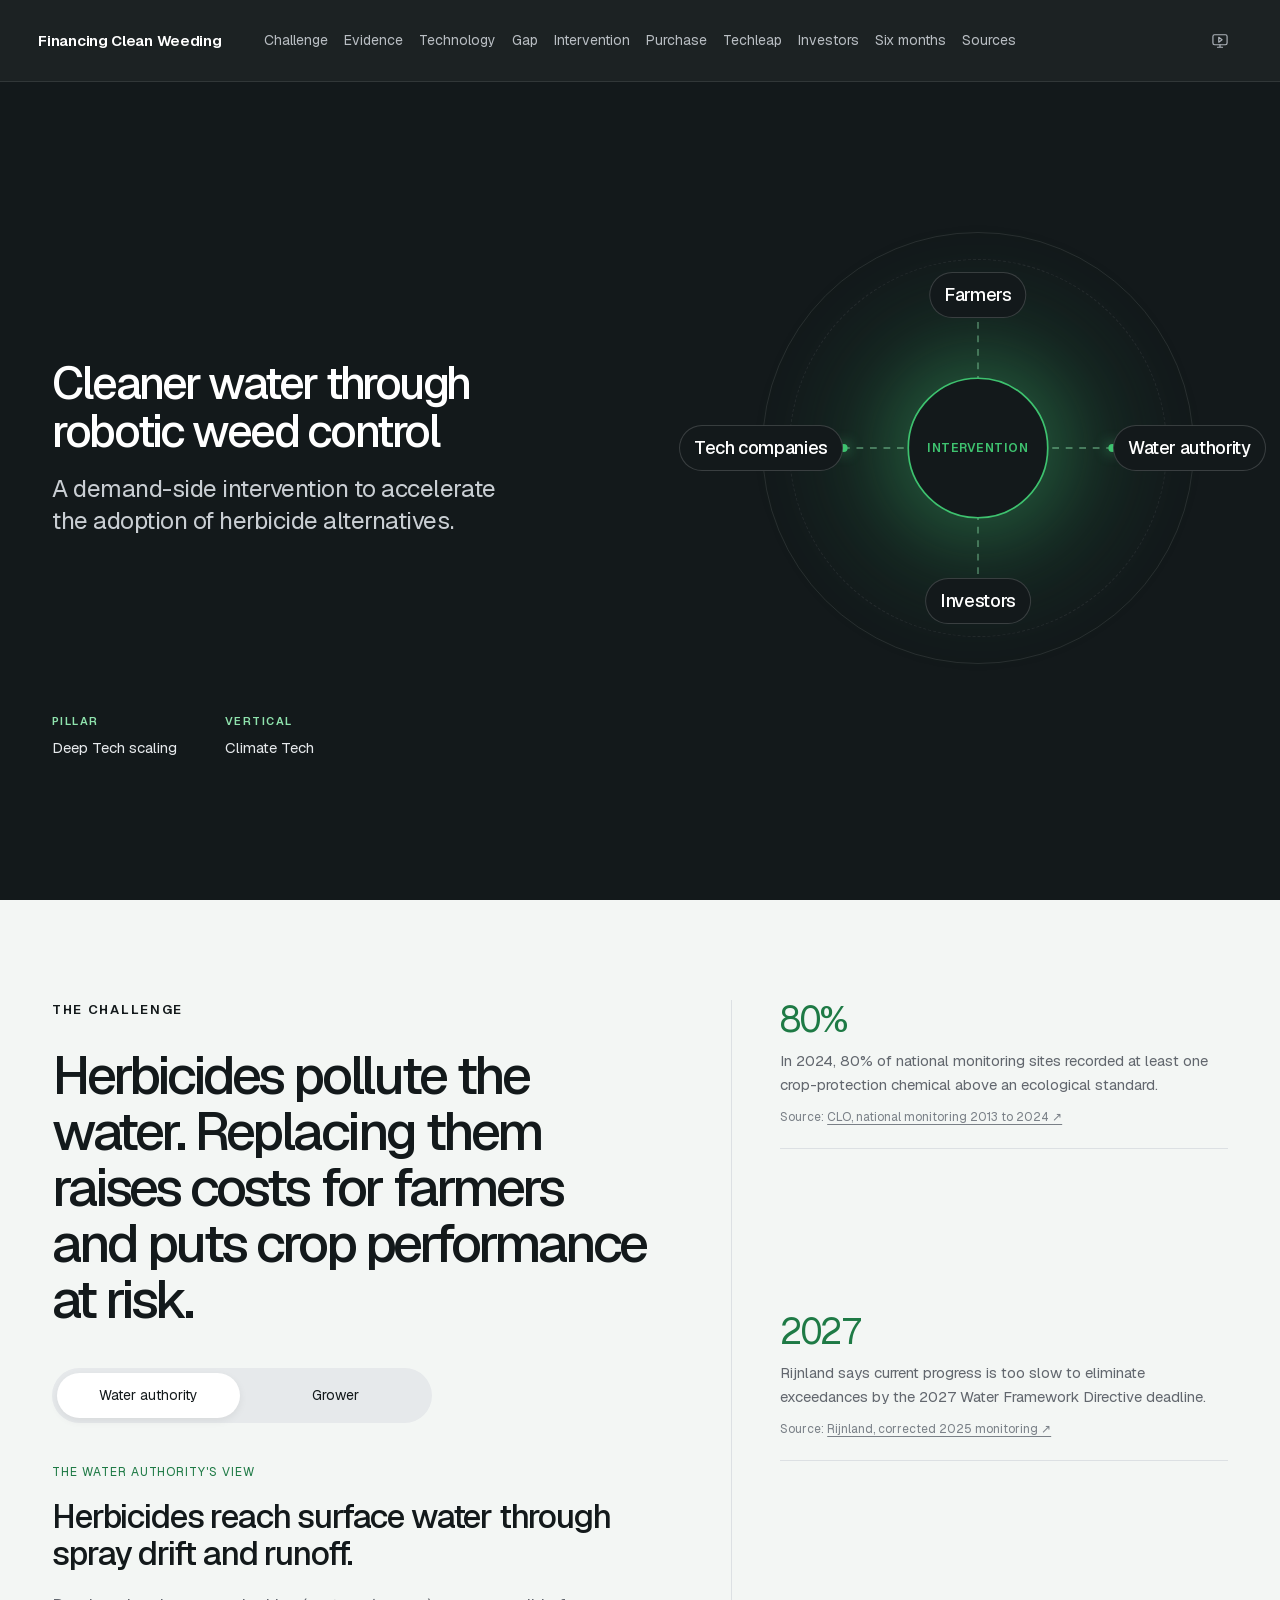
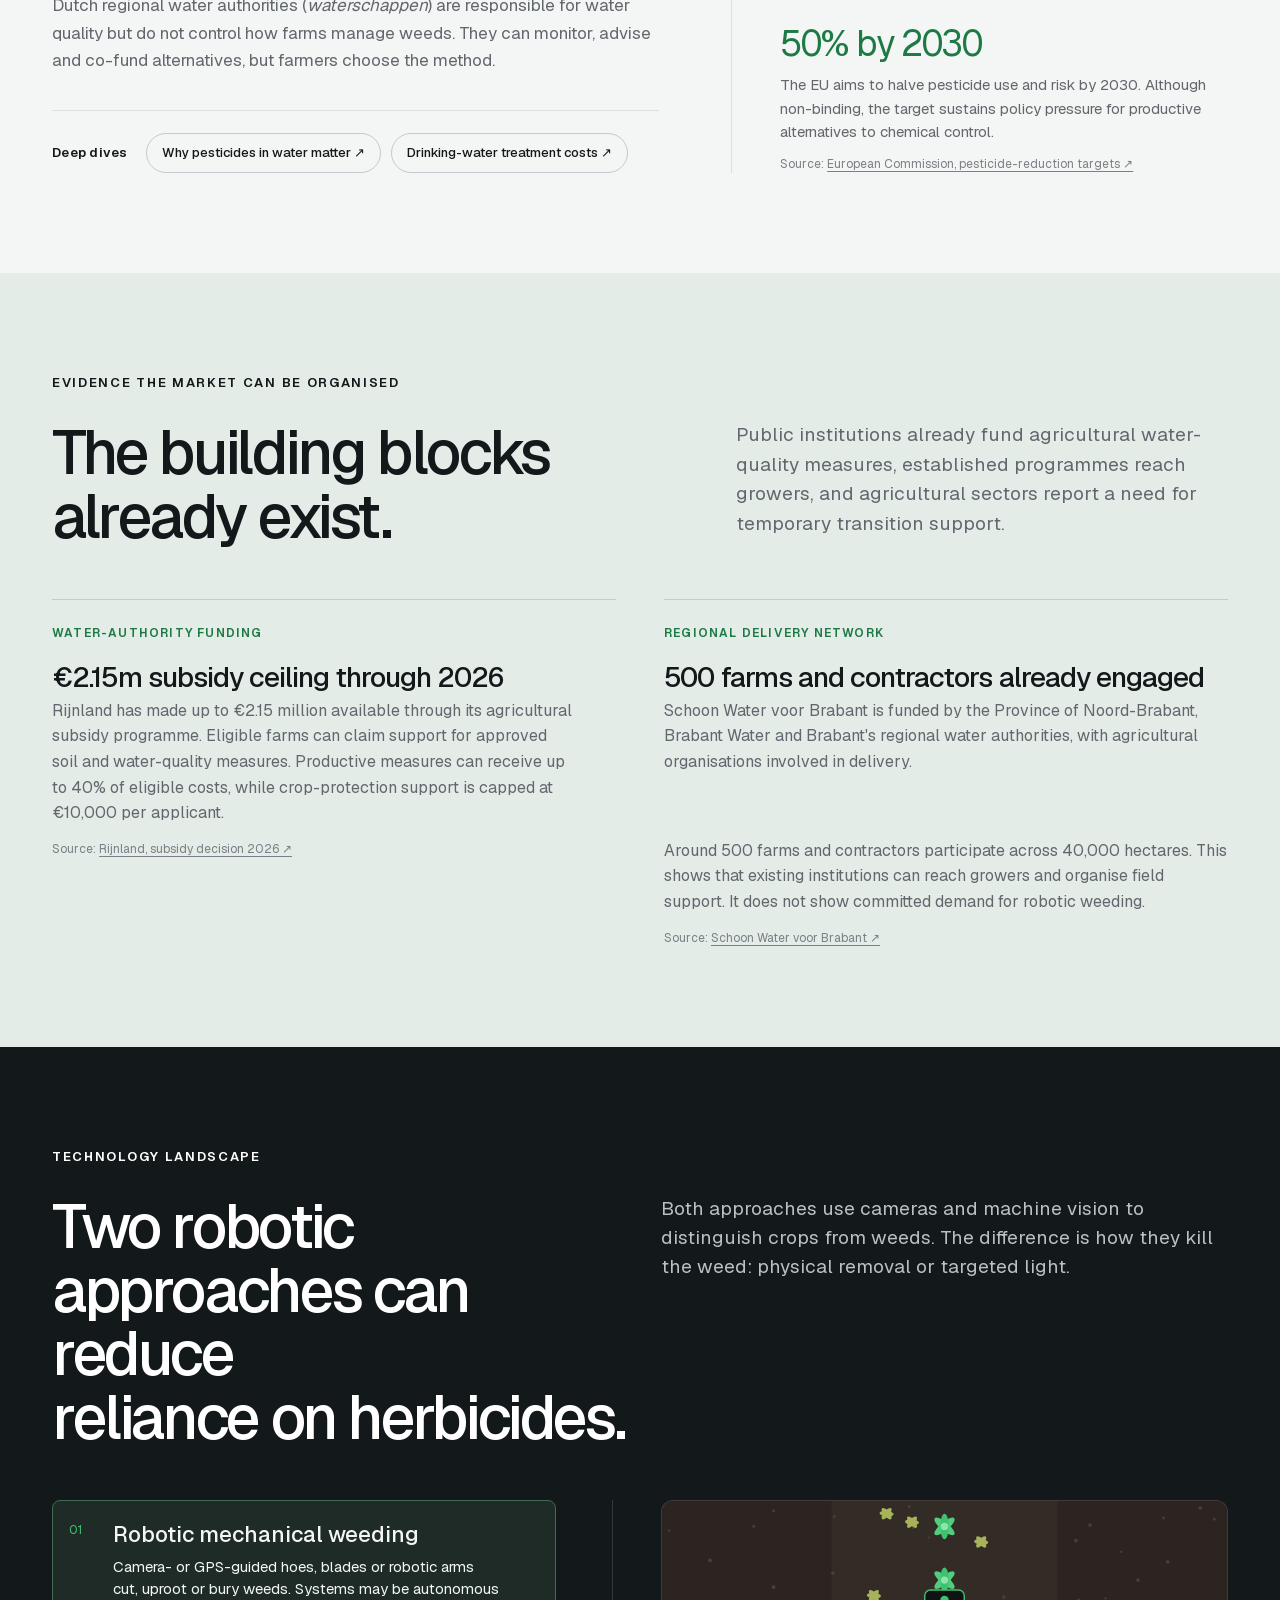
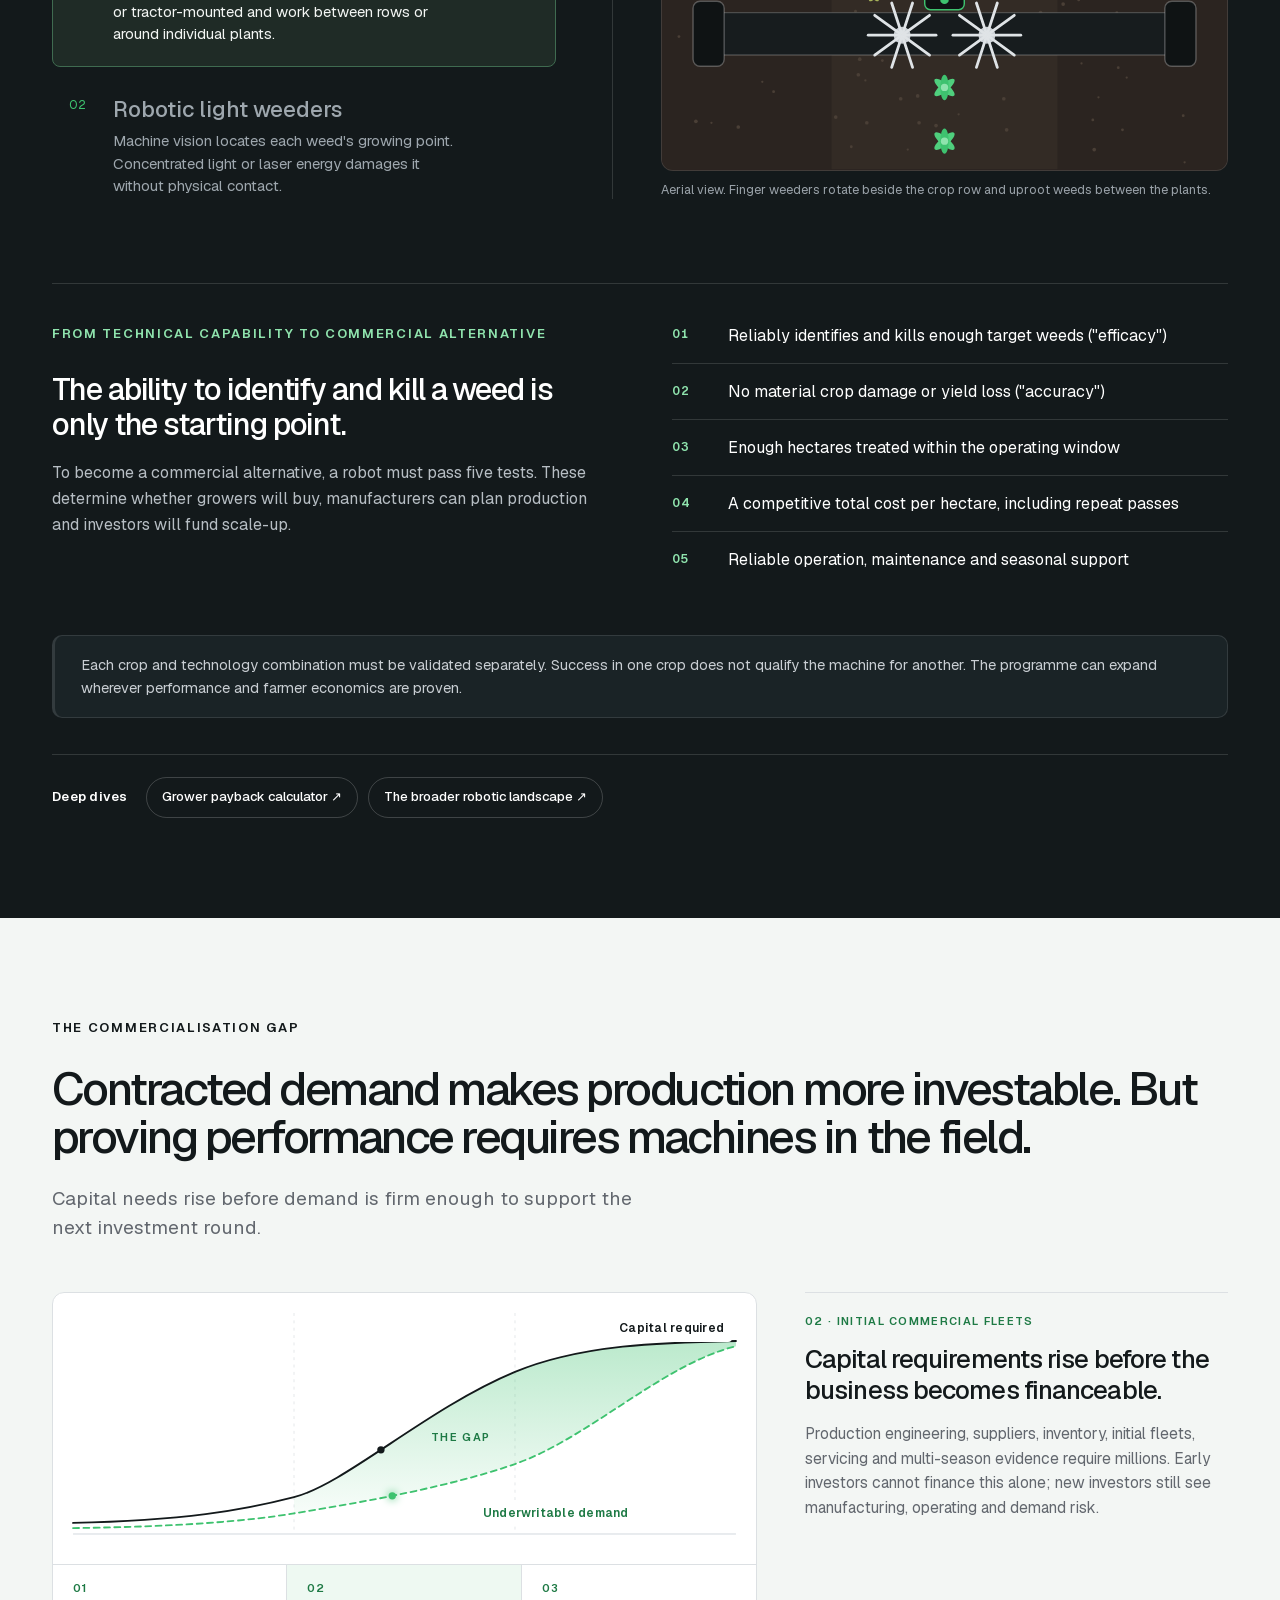
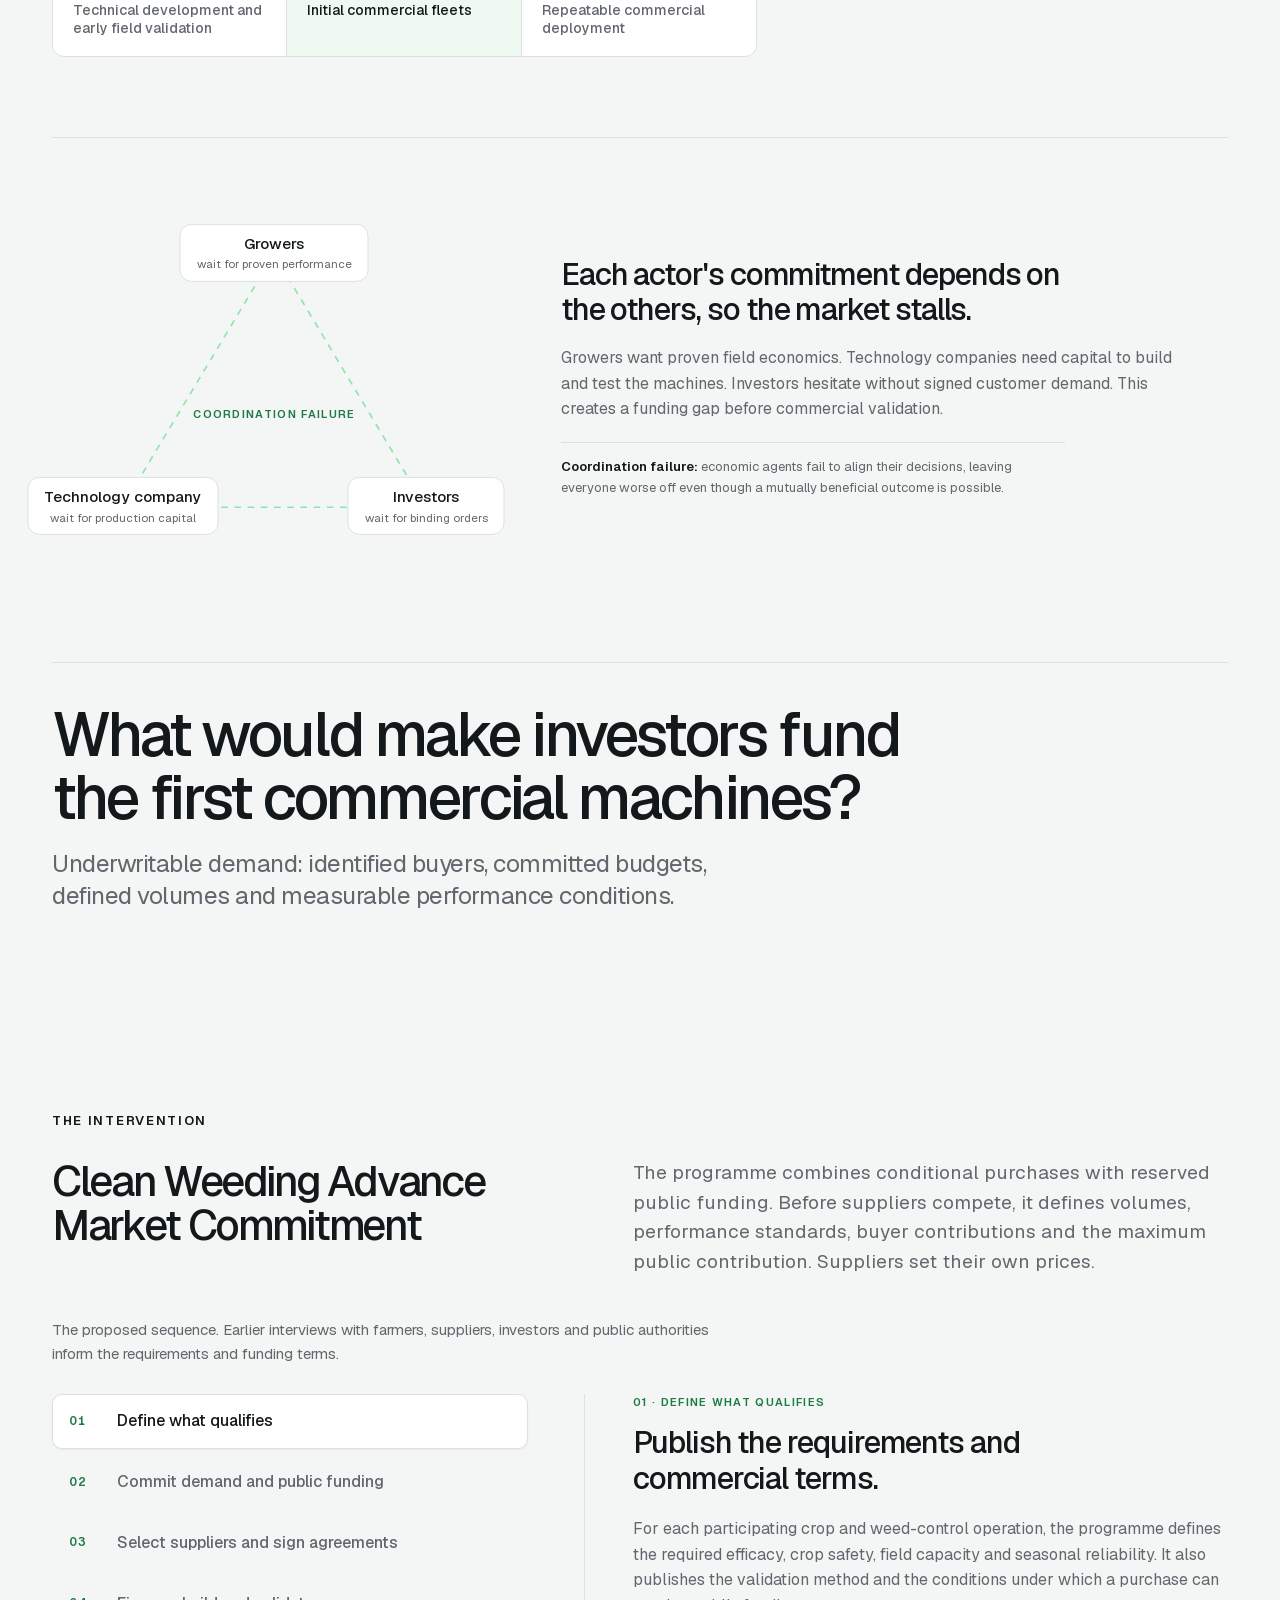
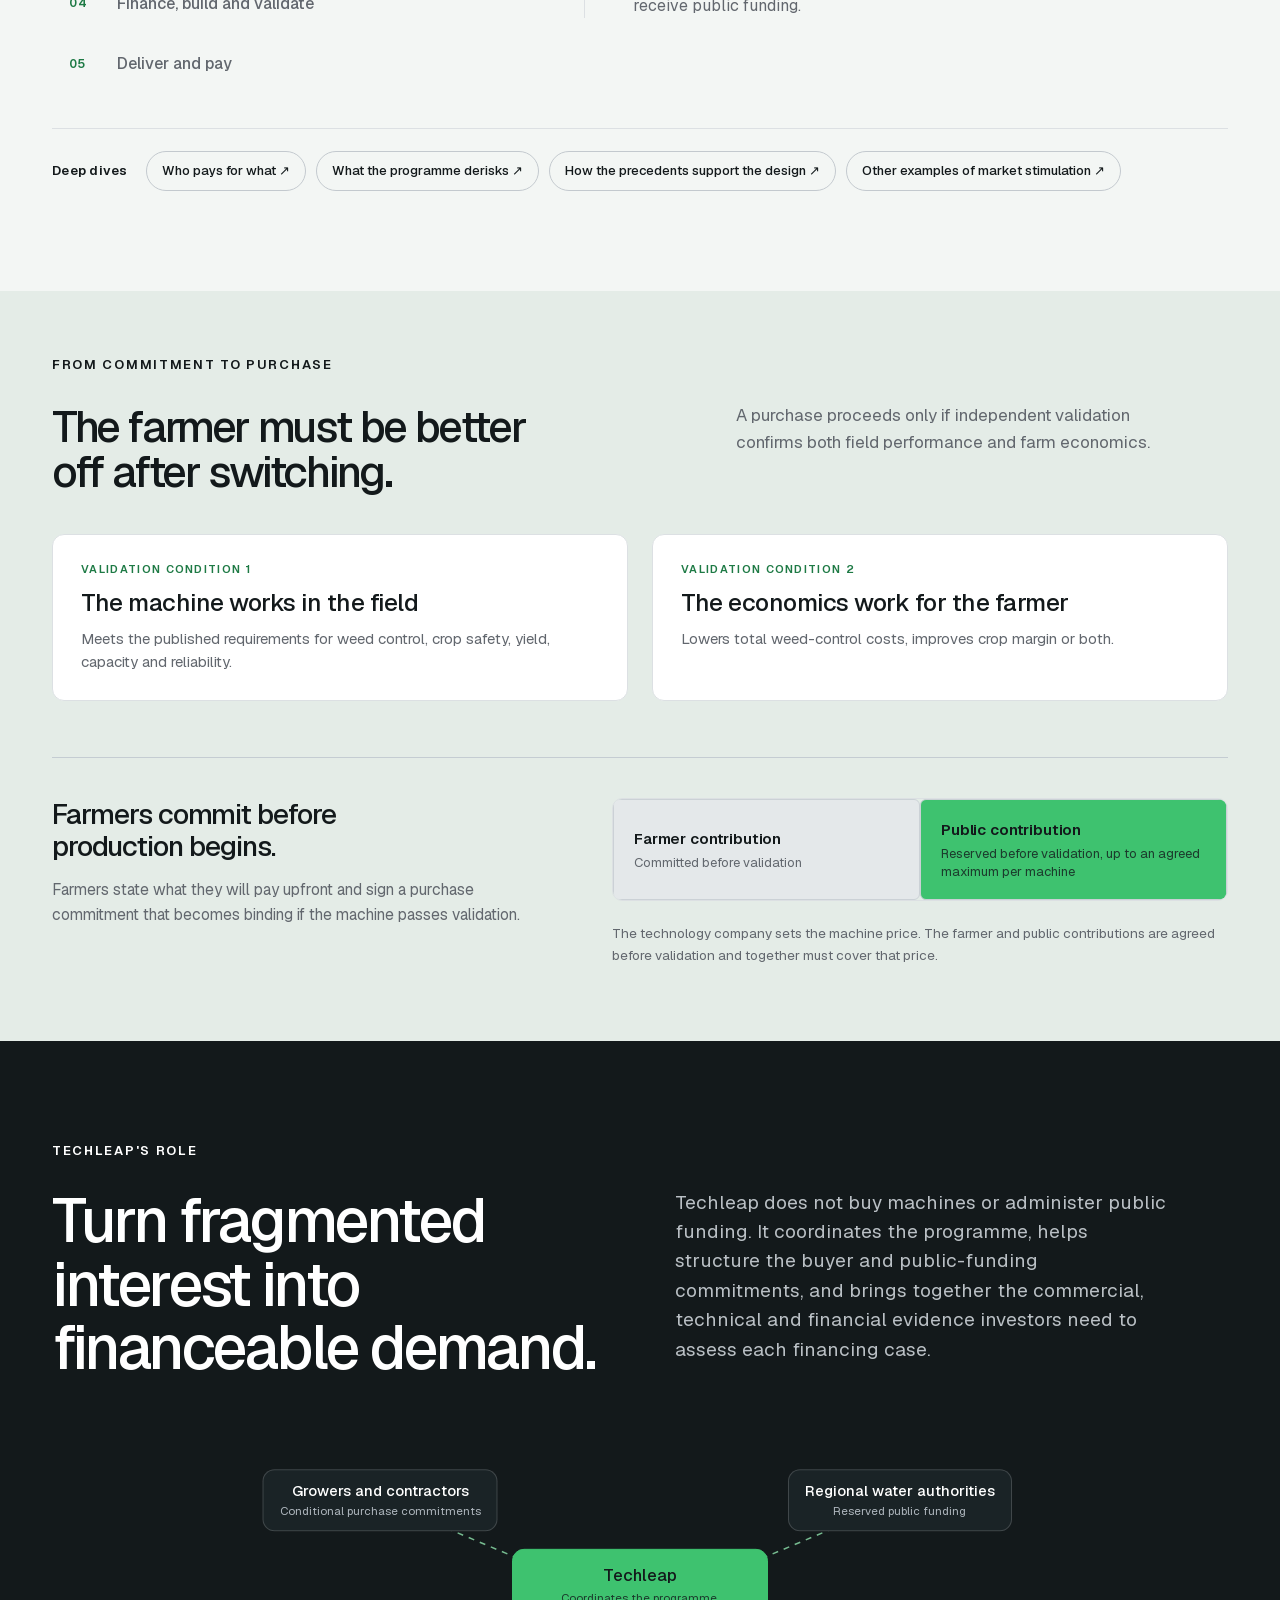
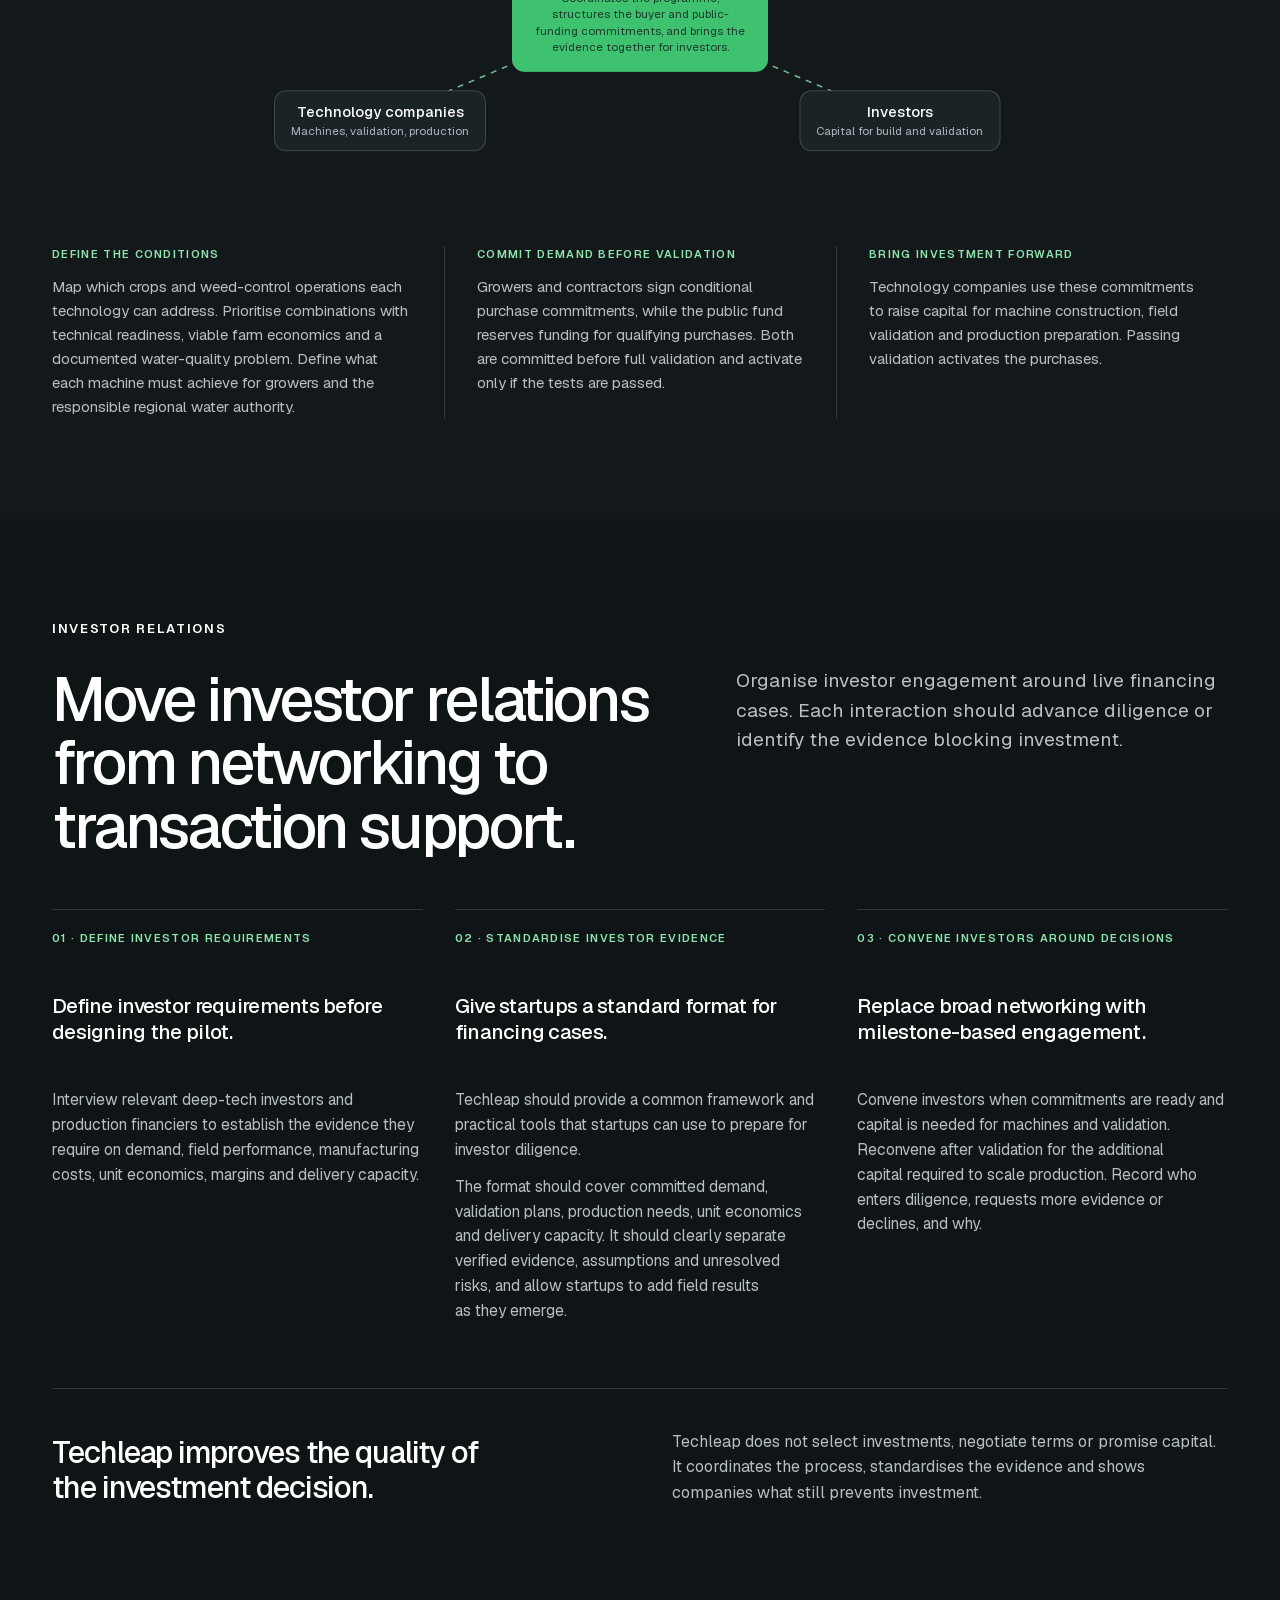
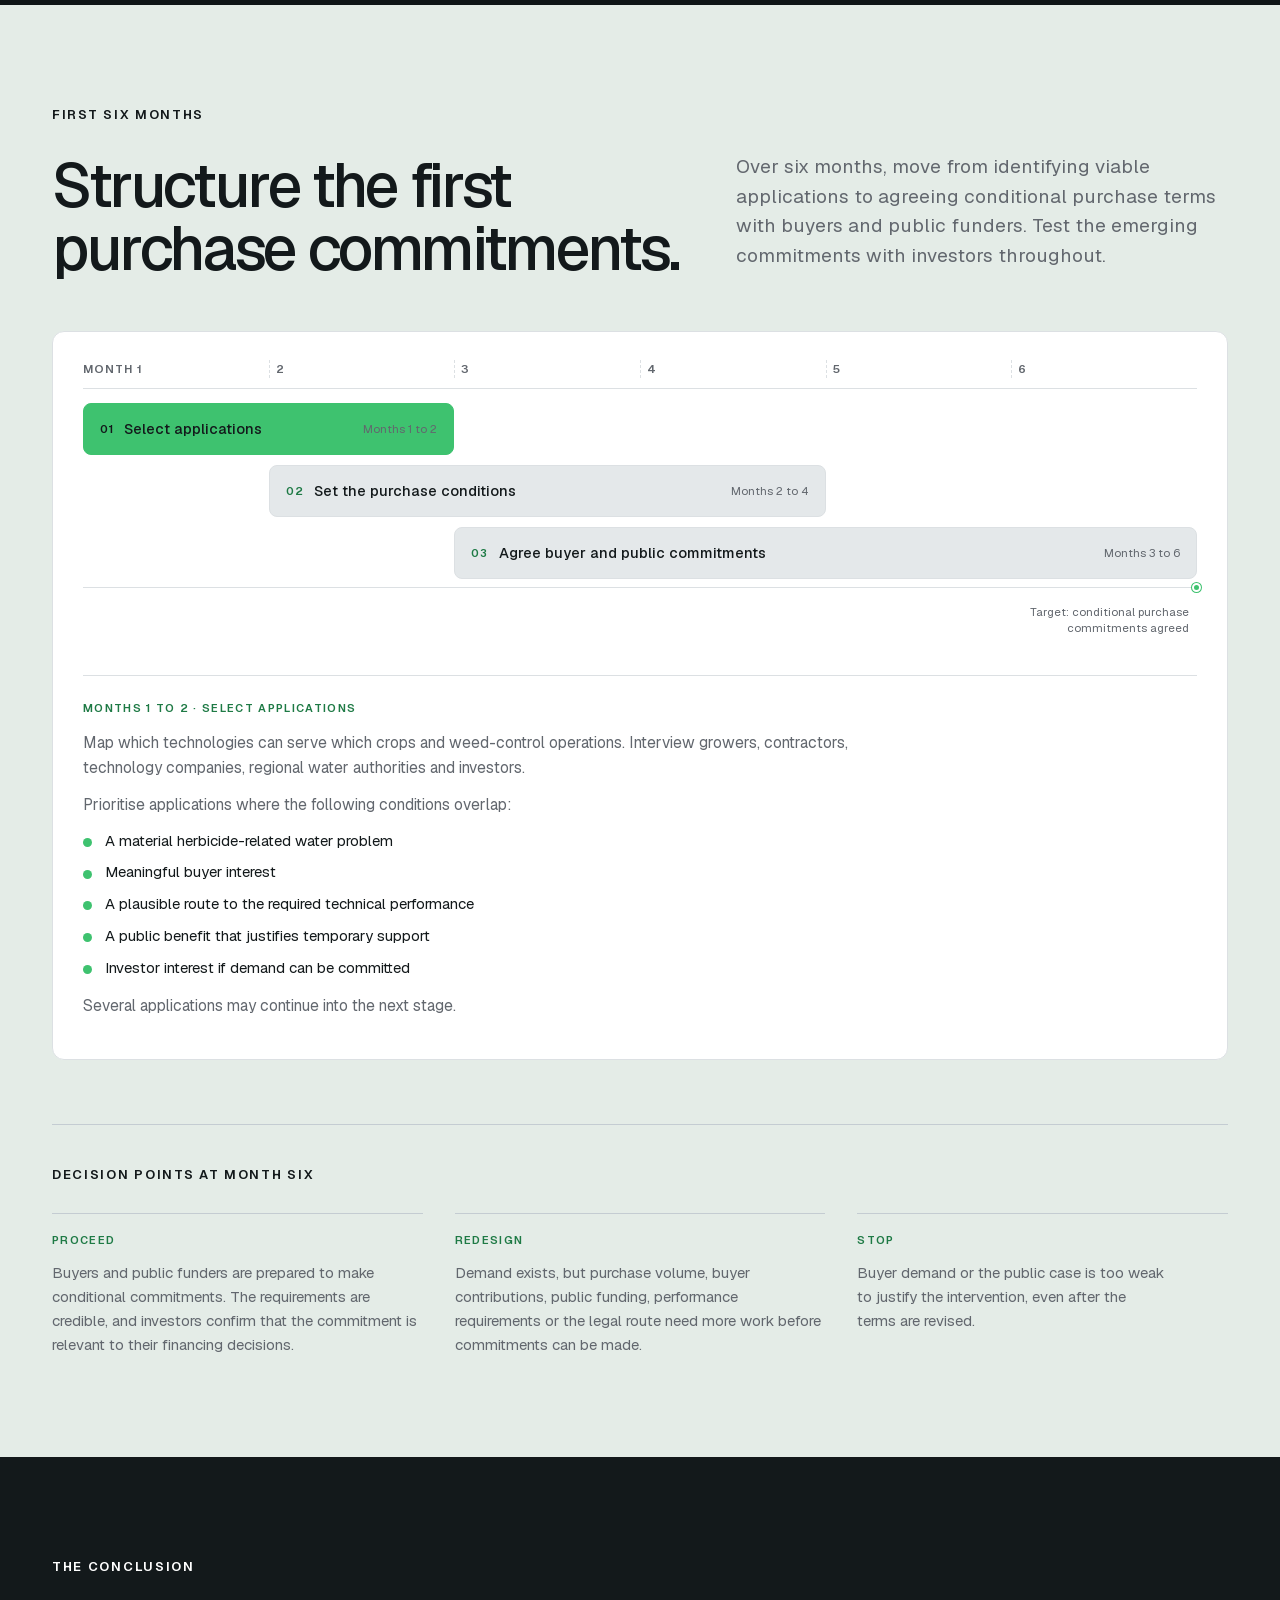
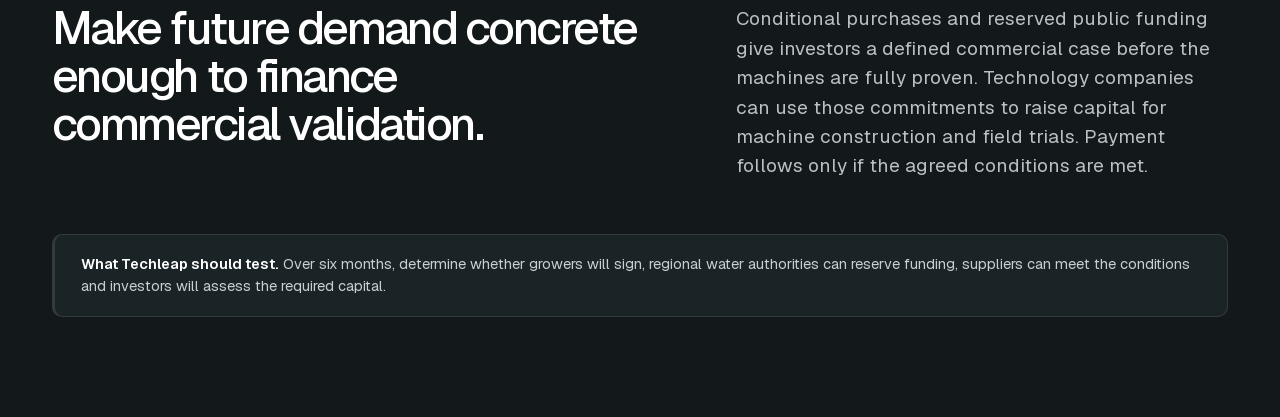
==== commit 8972426a: "Mobile pass: stacked layouts, diagram labels inside the screen, natural heading wraps, compact timel" ====
--- a/index.html
+++ b/index.html
@@ -44,8 +44,8 @@
   <div class="wrap">
     <div class="hero-grid">
       <div>
-        <h1 class="reveal">Cleaner water through<br>robotic weed control</h1>
-        <p class="subtitle reveal">A demand-side intervention to accelerate<br>the adoption of herbicide alternatives.</p>
+        <h1 class="reveal">Cleaner water through <br>robotic weed control</h1>
+        <p class="subtitle reveal">A demand-side intervention to accelerate <br>the adoption of herbicide alternatives.</p>
       </div>
       <div class="hero-art reveal">
         <div class="heat-halo"></div>
@@ -298,7 +298,7 @@
         <span class="loop-core">Coordination failure</span>
       </div>
       <div class="loop-copy">
-        <h3>Each actor's commitment depends on<br>the others, so the market&nbsp;stalls.</h3>
+        <h3>Each actor's commitment depends on <br>the others, so the market&nbsp;stalls.</h3>
         <p>Growers want proven field economics. Technology companies need capital to build and test the machines. Investors hesitate without signed customer demand. This creates a funding gap before commercial validation.</p>
         <p class="footnote"><b>Coordination failure:</b> economic agents fail to align their decisions, leaving everyone worse off even though a mutually beneficial outcome is possible.</p>
       </div>
@@ -322,7 +322,7 @@
     <div class="section-head">
       <div>
         <p class="eyebrow reveal">The intervention</p>
-        <h2 class="reveal">Clean Weeding Advance<br>Market Commitment</h2>
+        <h2 class="reveal">Clean Weeding Advance <br>Market Commitment</h2>
       </div>
       <p class="intro reveal">The programme combines conditional purchases with reserved public funding. Before suppliers compete, it defines volumes, performance standards, buyer contributions and the maximum public contribution. Suppliers set their own prices.</p>
     </div>
--- a/case.css
+++ b/case.css
@@ -1127,3 +1127,75 @@
 #sheetB .co-who b a:hover{color:#8fe3ad;border-color:#8fe3ad}
 #sheetB .co-region-block:first-of-type{margin-top:0}
 #sheetB .fc .dd-foot{margin:28px 0 0}
+
+/* ── Mobile pass (≤ 760px) ─────────────────────────────────────── */
+@media(max-width:760px){
+  /* Forced line breaks are tuned for desktop; let text wrap naturally */
+  h1 br,h2 br,h3 br,.subtitle br{display:none}
+  /* Two-column heads stack */
+  #ask .section-head,#signals .channels{grid-template-columns:minmax(0,1fr)}
+  #ask .section-head>.intro{padding-top:0}
+  #signals .channels{gap:32px}
+  /* Hero diagram: smaller labels, side nodes stay inside the circle edge */
+  .tri{width:min(100%,340px);margin:0 auto}
+  .tri-node{font-size:13px;padding:6px 10px}
+  .tri-node.n2{transform:translate(-30%,-50%)}
+  .tri-node.n3{transform:translate(-70%,-50%)}
+  .tri-core{font-size:11px}
+  /* Gap triangle: compact nodes that fit the width */
+  .loop{width:100%}
+  .loop-node{font-size:13px;padding:8px 10px;white-space:normal;max-width:44%}
+  .loop-node small{white-space:normal;font-size:10.5px}
+  .loop-core{font-size:10px}
+  .loop-node[style*="--x:15.5%"]{transform:translate(-28%,-50%)}
+  .loop-node[style*="--x:84.5%"]{transform:translate(-72%,-50%)}
+  /* Gap chart labels */
+  .gap-label{font-size:10.5px;padding:3px 6px}
+  .dem-label{left:12px;right:auto;top:24%}
+  .cap-label{right:8px}
+  /* Six-month timeline: stacked full-width bars */
+  .tl-months{display:none}
+  .tl-rows{grid-template-columns:1fr;grid-auto-rows:auto;gap:8px}
+  .tl-bar{grid-column:1/-1!important;white-space:normal;flex-wrap:wrap;padding:12px 14px;line-height:1.3;font-size:14px}
+  .tl-bar small{flex-basis:100%;margin:2px 0 0 26px;padding:0}
+  .timeline{padding:18px 16px}
+  #plan h2{font-size:clamp(28px,8vw,40px)}
+  /* Long headings never exceed the screen */
+}
+@media(max-width:760px){
+  .section-head>.intro,#mechanism .section-head>.intro,#routes .section-head>.intro,#plan .section-head>div:nth-child(2){padding-top:0!important;margin-top:0}
+  .section-head,#routes .section-head,#mechanism .section-head{gap:20px}
+}
+@media(max-width:1000px){#sheetB .mech-cards.two{grid-template-columns:1fr}}
+@media(max-width:760px){
+  #bigsheet,#calcsheet{width:100vw;height:100dvh;border-radius:0}
+  #bigsheet .big-in,#calcsheet .big-in{padding:64px 0 48px}
+  #bigsheet .wrap,#calcsheet .wrap{width:calc(100% - 40px)!important;max-width:none}
+  #bigsheet h2,#calcsheet h2{font-size:clamp(28px,8vw,38px);line-height:1.1}
+  #calcsheet .economics-grid{padding:20px 16px;gap:28px}
+  #calcsheet .segmented.three button{font-size:13px;padding:10px 6px}
+  #calcsheet .pbk-figs{grid-template-columns:1fr 1fr 1fr;gap:12px}
+  #calcsheet .pbk-figs b{font-size:19px}
+  #calcsheet .pbk-gain b{font-size:32px}
+  #calcsheet .pbk-card{padding:20px}
+}
+/* Mobile: content scrolls under a dark band behind the close button, so the button never covers text */
+@media(max-width:760px){
+  #sheet .sheet-in::before{content:'';position:sticky;top:-64px;display:block;height:72px;margin:-64px -20px -8px;background:linear-gradient(#13191b 82%,#13191b00);z-index:3;pointer-events:none}
+  #sheetX{z-index:4}
+  #bigsheet .big-in::before,#calcsheet .big-in::before{content:'';position:sticky;top:-64px;display:block;height:72px;margin:-64px 0 -8px;background:linear-gradient(var(--ink) 82%,#13191b00);z-index:3;pointer-events:none}
+  #bigsheet .sheet-x,#calcsheet .sheet-x{z-index:4}
+}
+@media(max-width:760px){
+  dialog#bigsheet,dialog#calcsheet{padding:0;margin:0;inset:0;width:100%;height:100%;max-height:none;max-width:none;border-radius:0}
+}
+@media(max-width:760px){
+  #calcsheet .section-head>div,#calcsheet .section-head .intro{padding-top:0!important;margin-top:0}
+  #calcsheet .section-head{margin-bottom:28px}
+}
+@media(max-width:800px){header .mobile-nav-actions{display:none!important}}
+@media(min-width:761px) and (max-width:1100px){
+  .tri-node{font-size:15px;padding:7px 12px}
+  .tri-node.n2{transform:translate(-25%,-50%)}
+  .tri-node.n3{transform:translate(-75%,-50%)}
+}
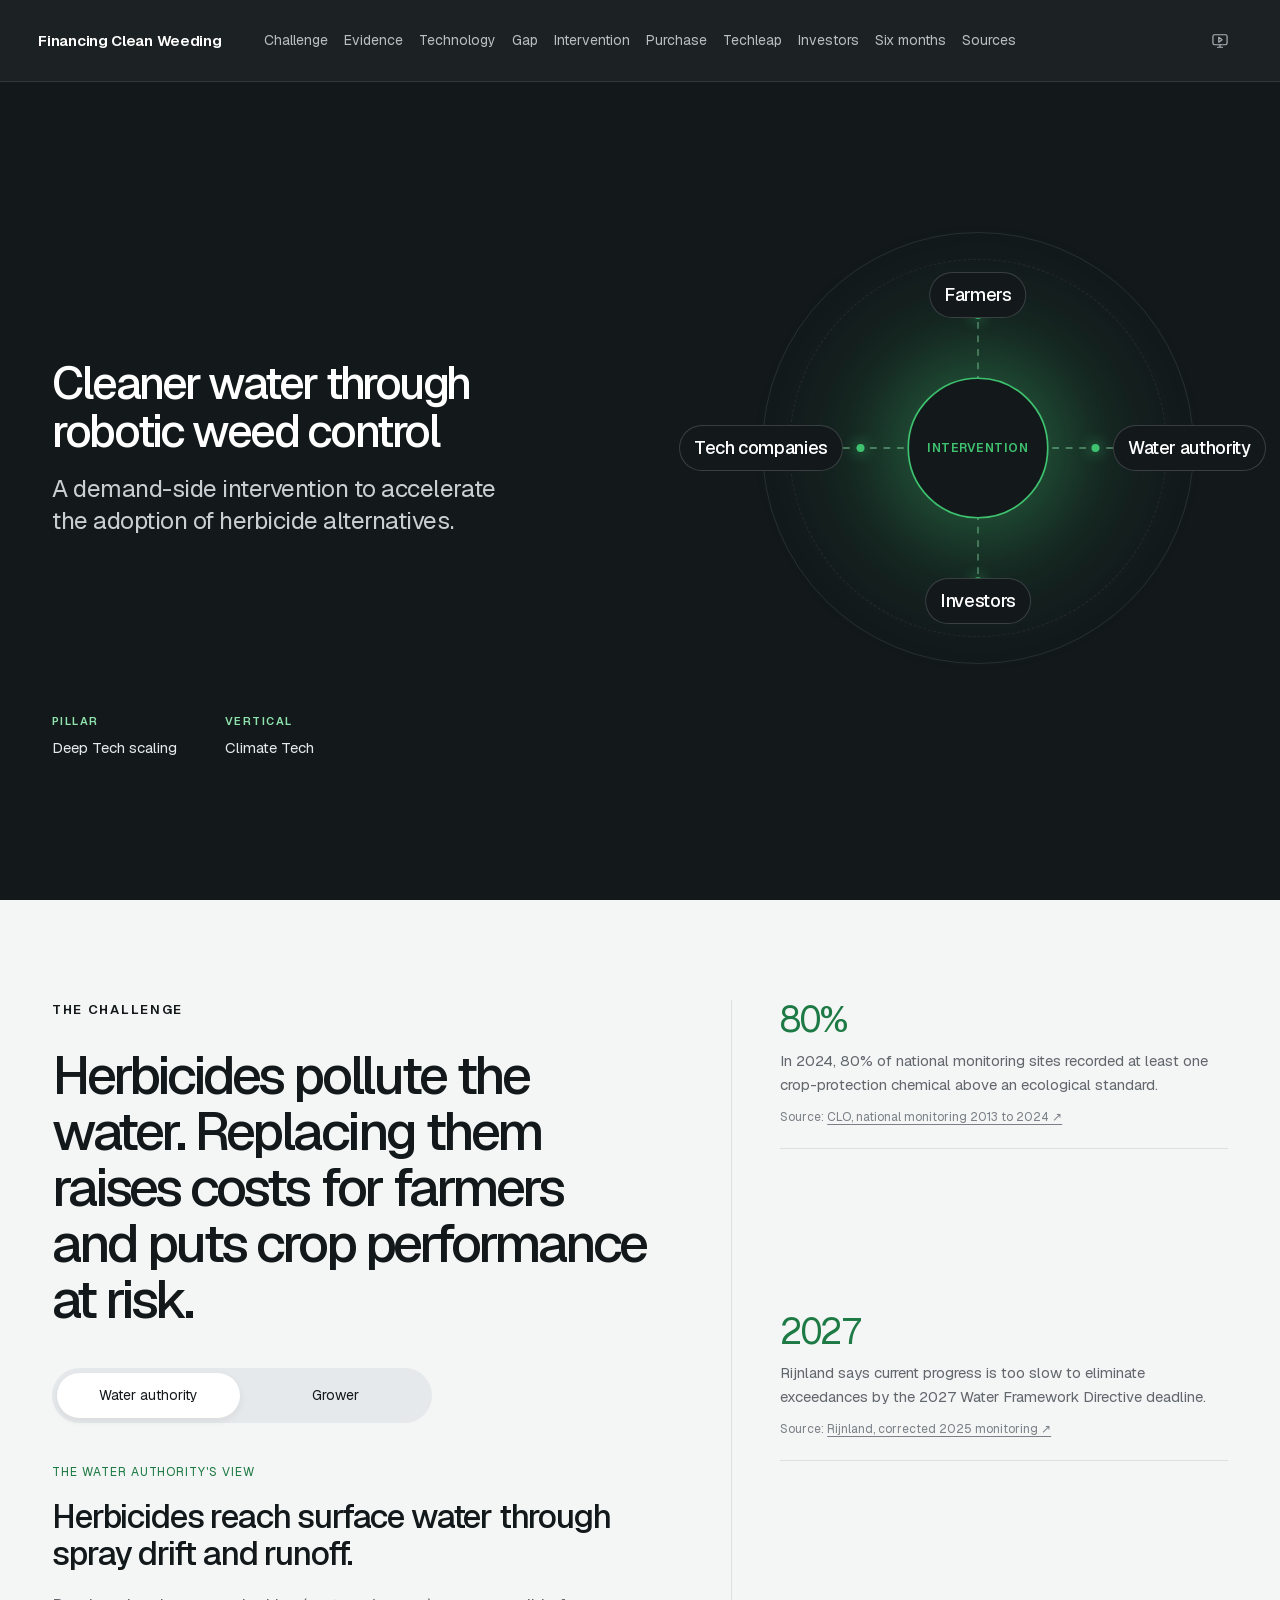
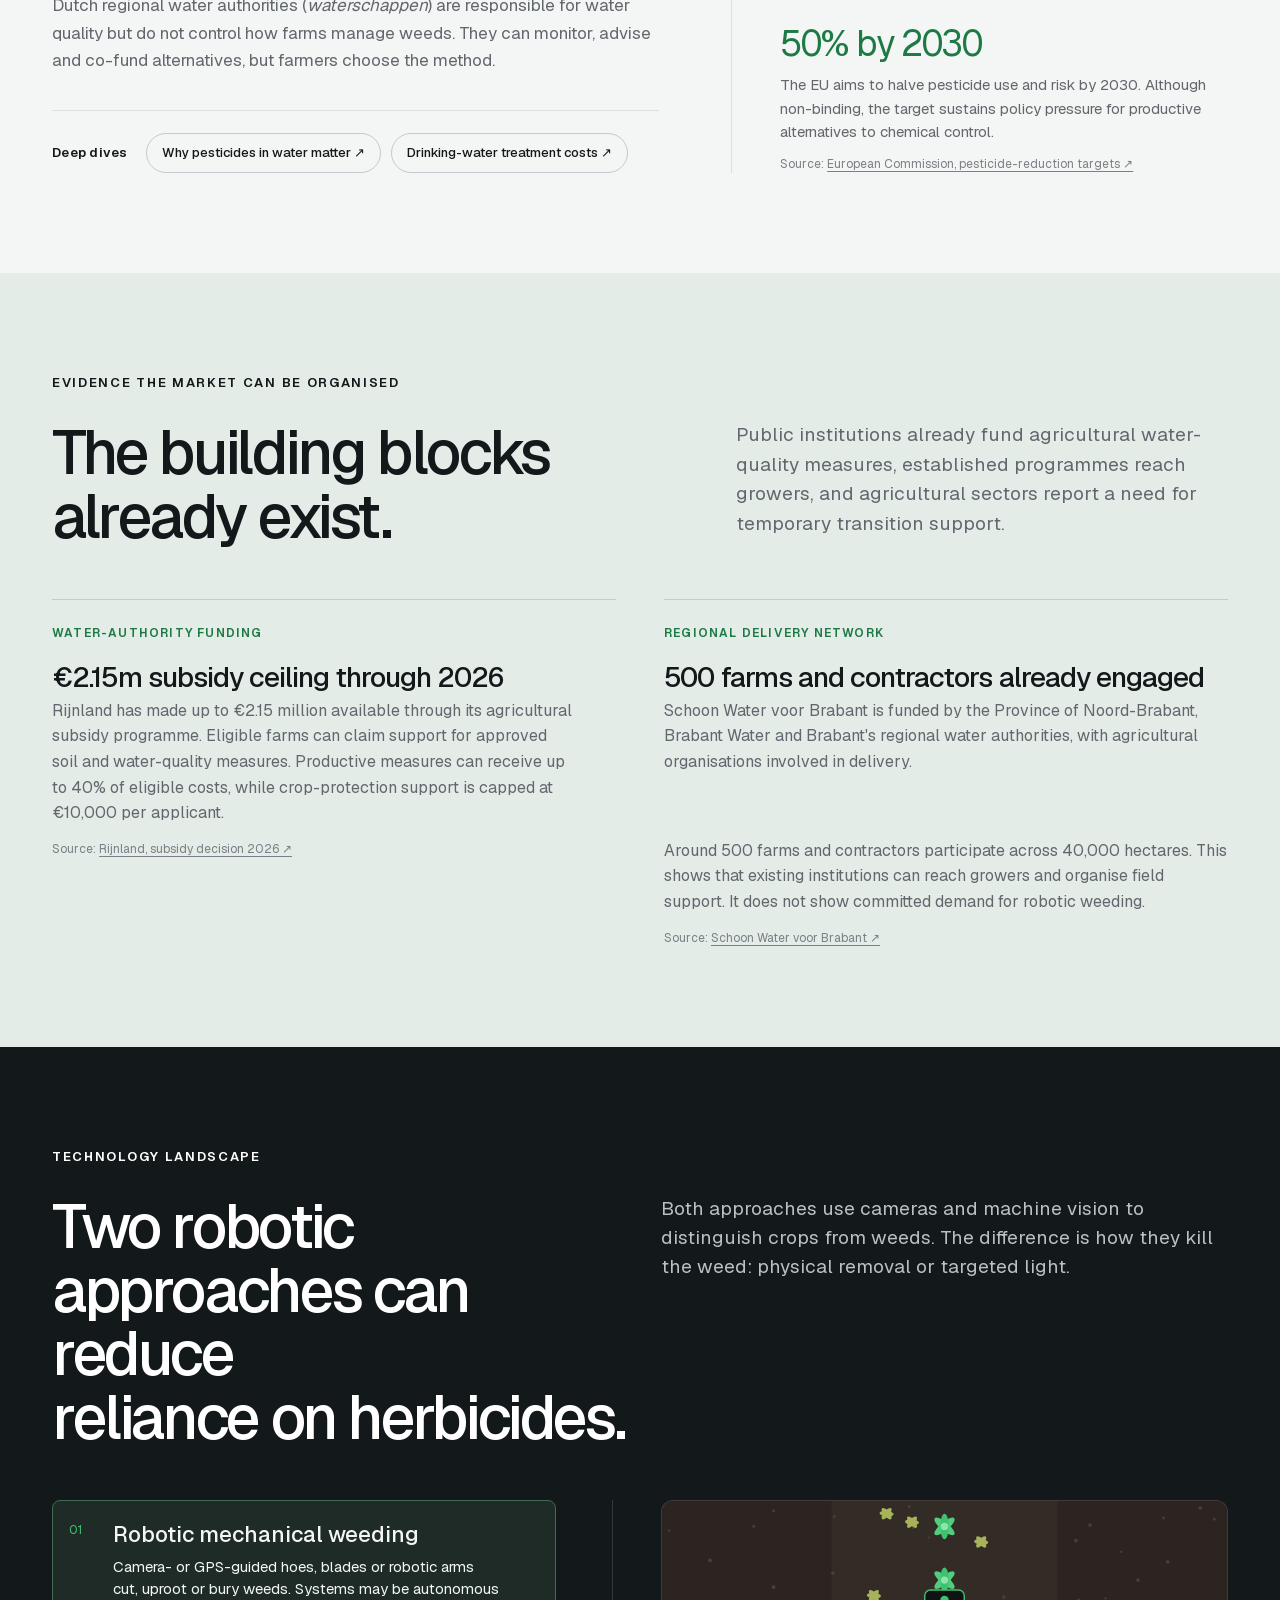
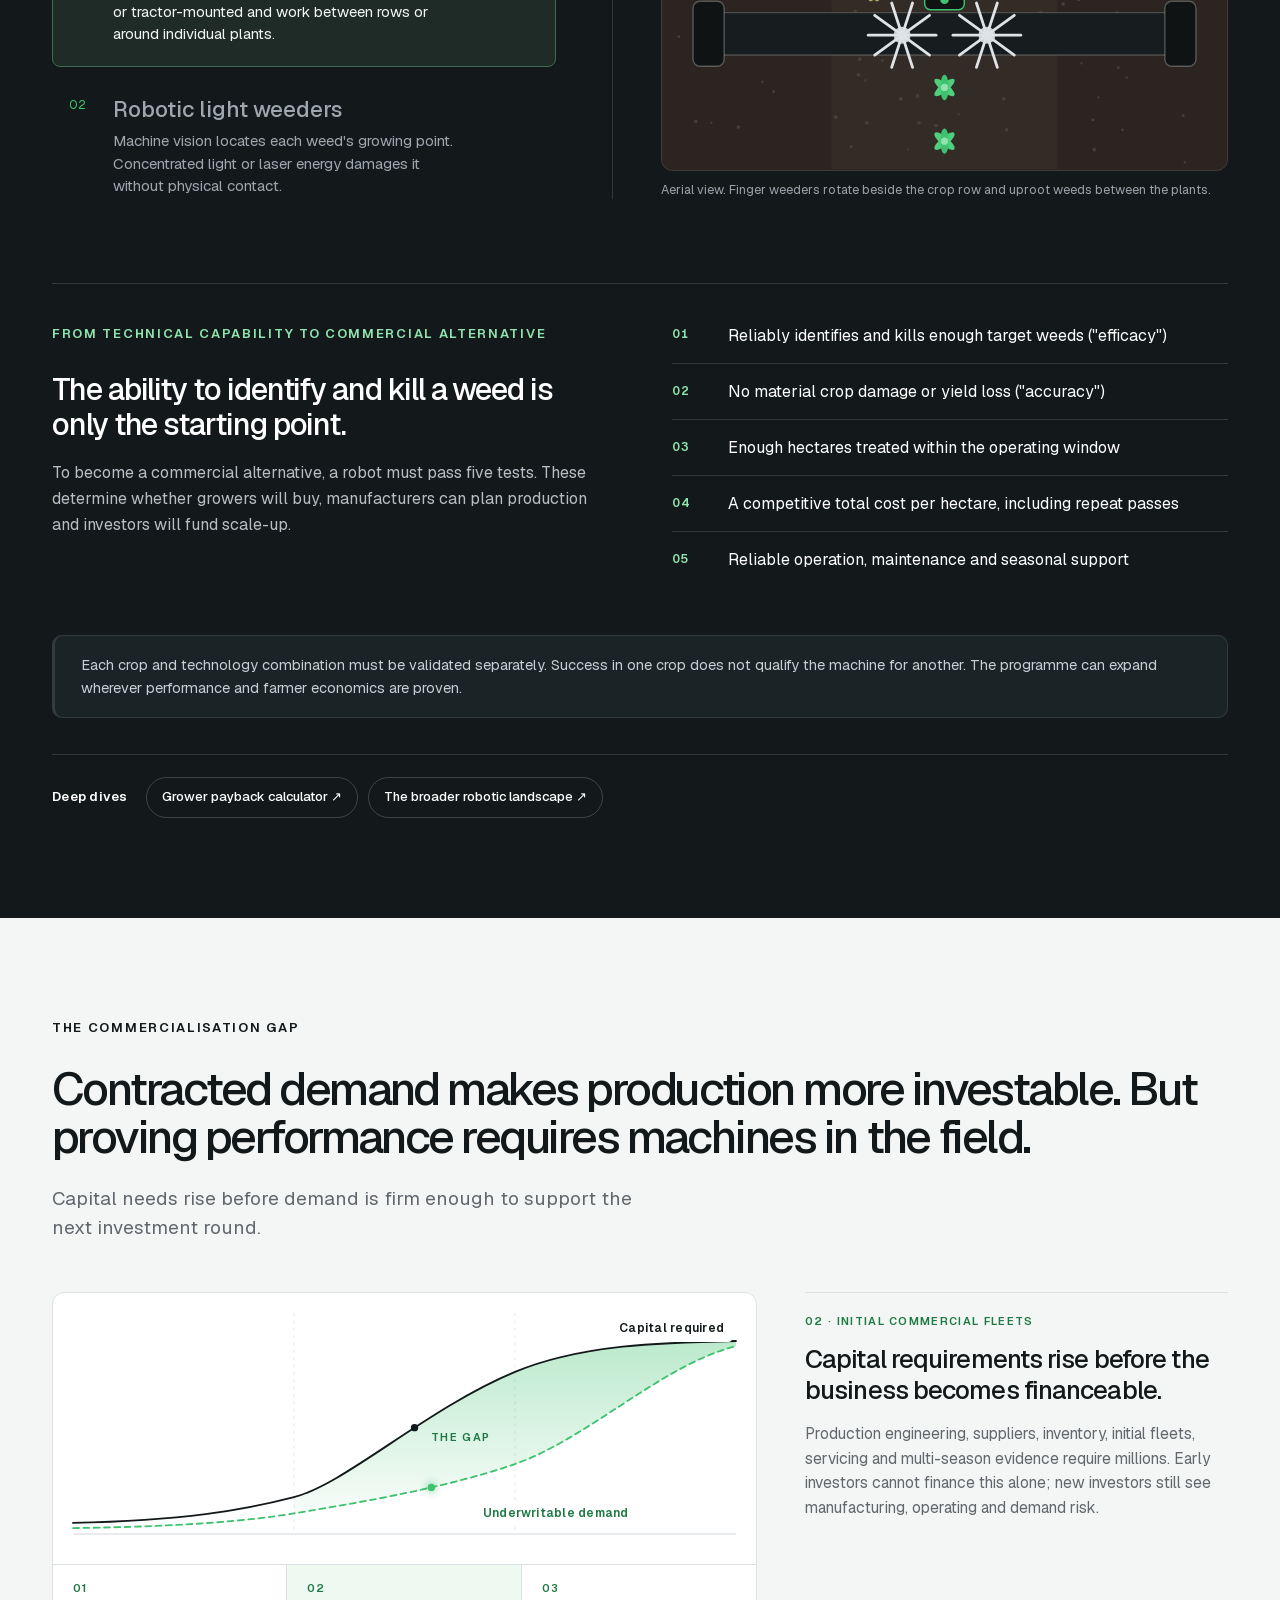
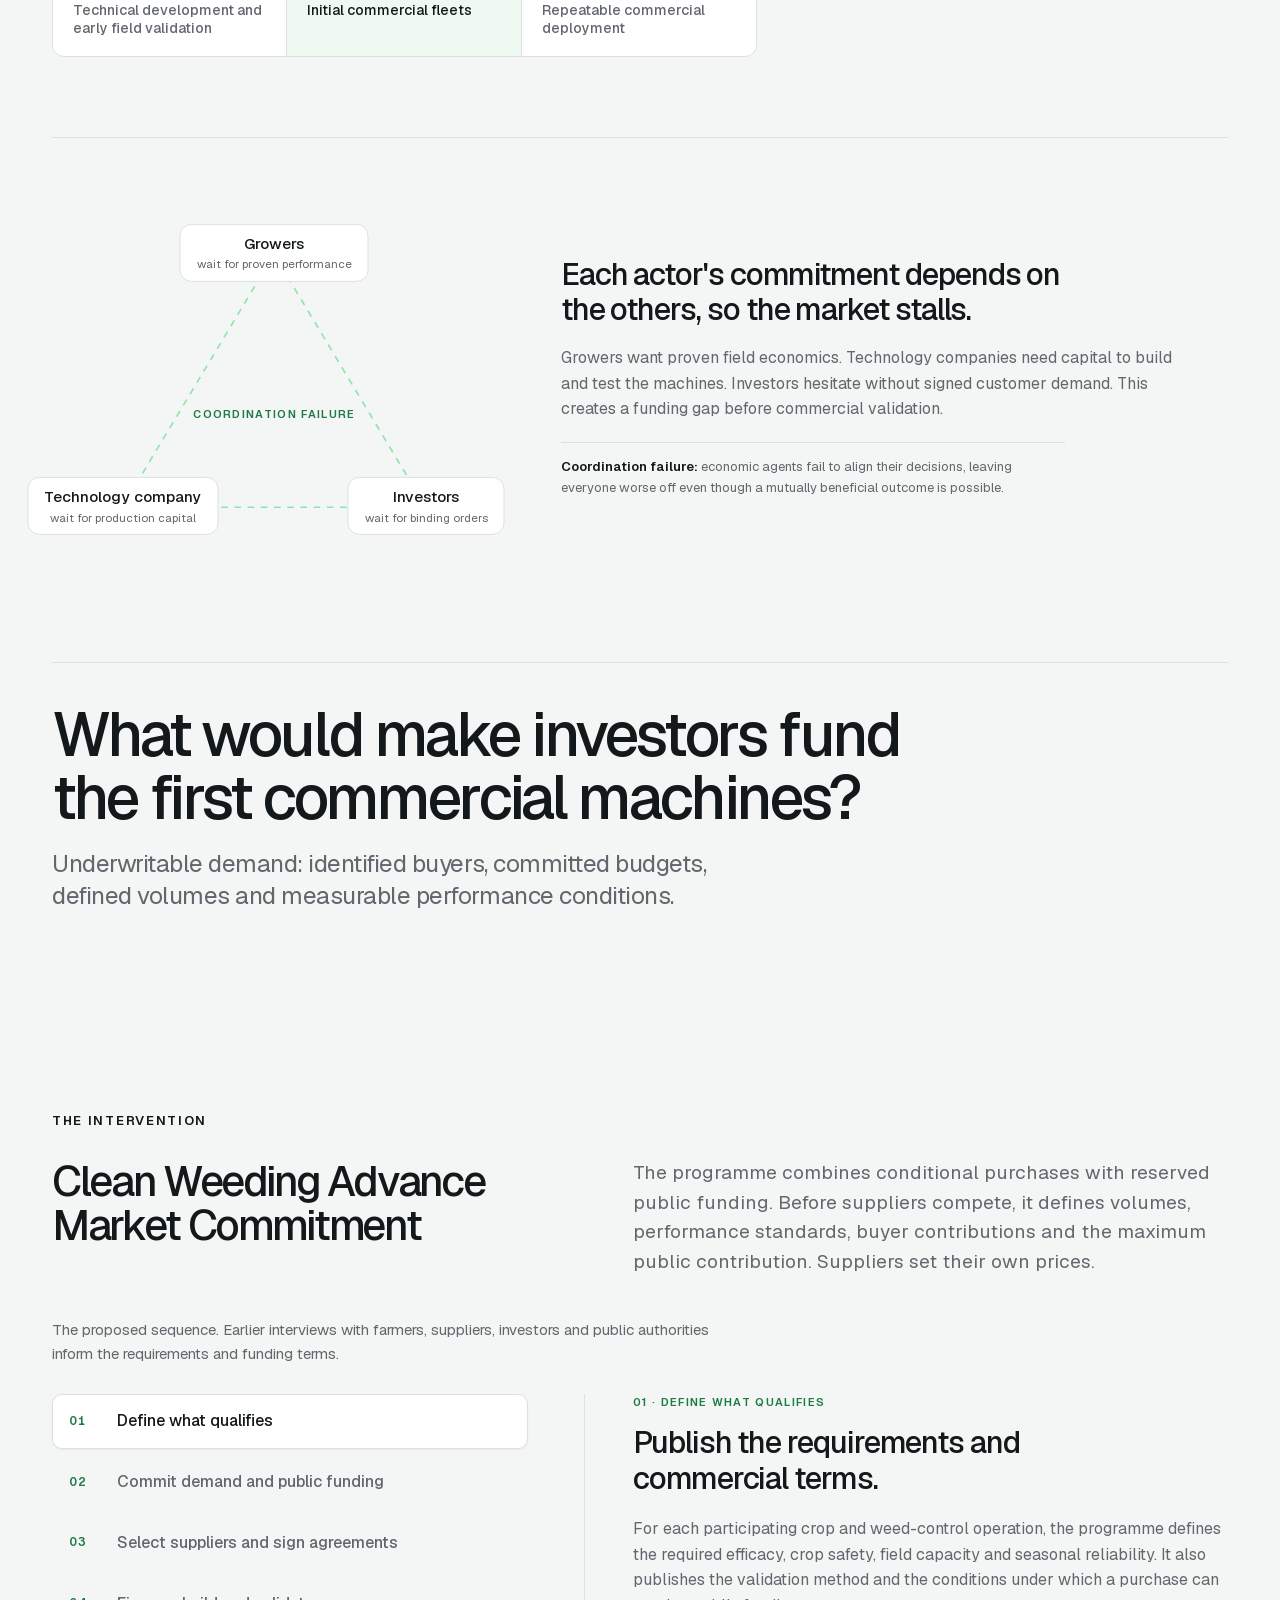
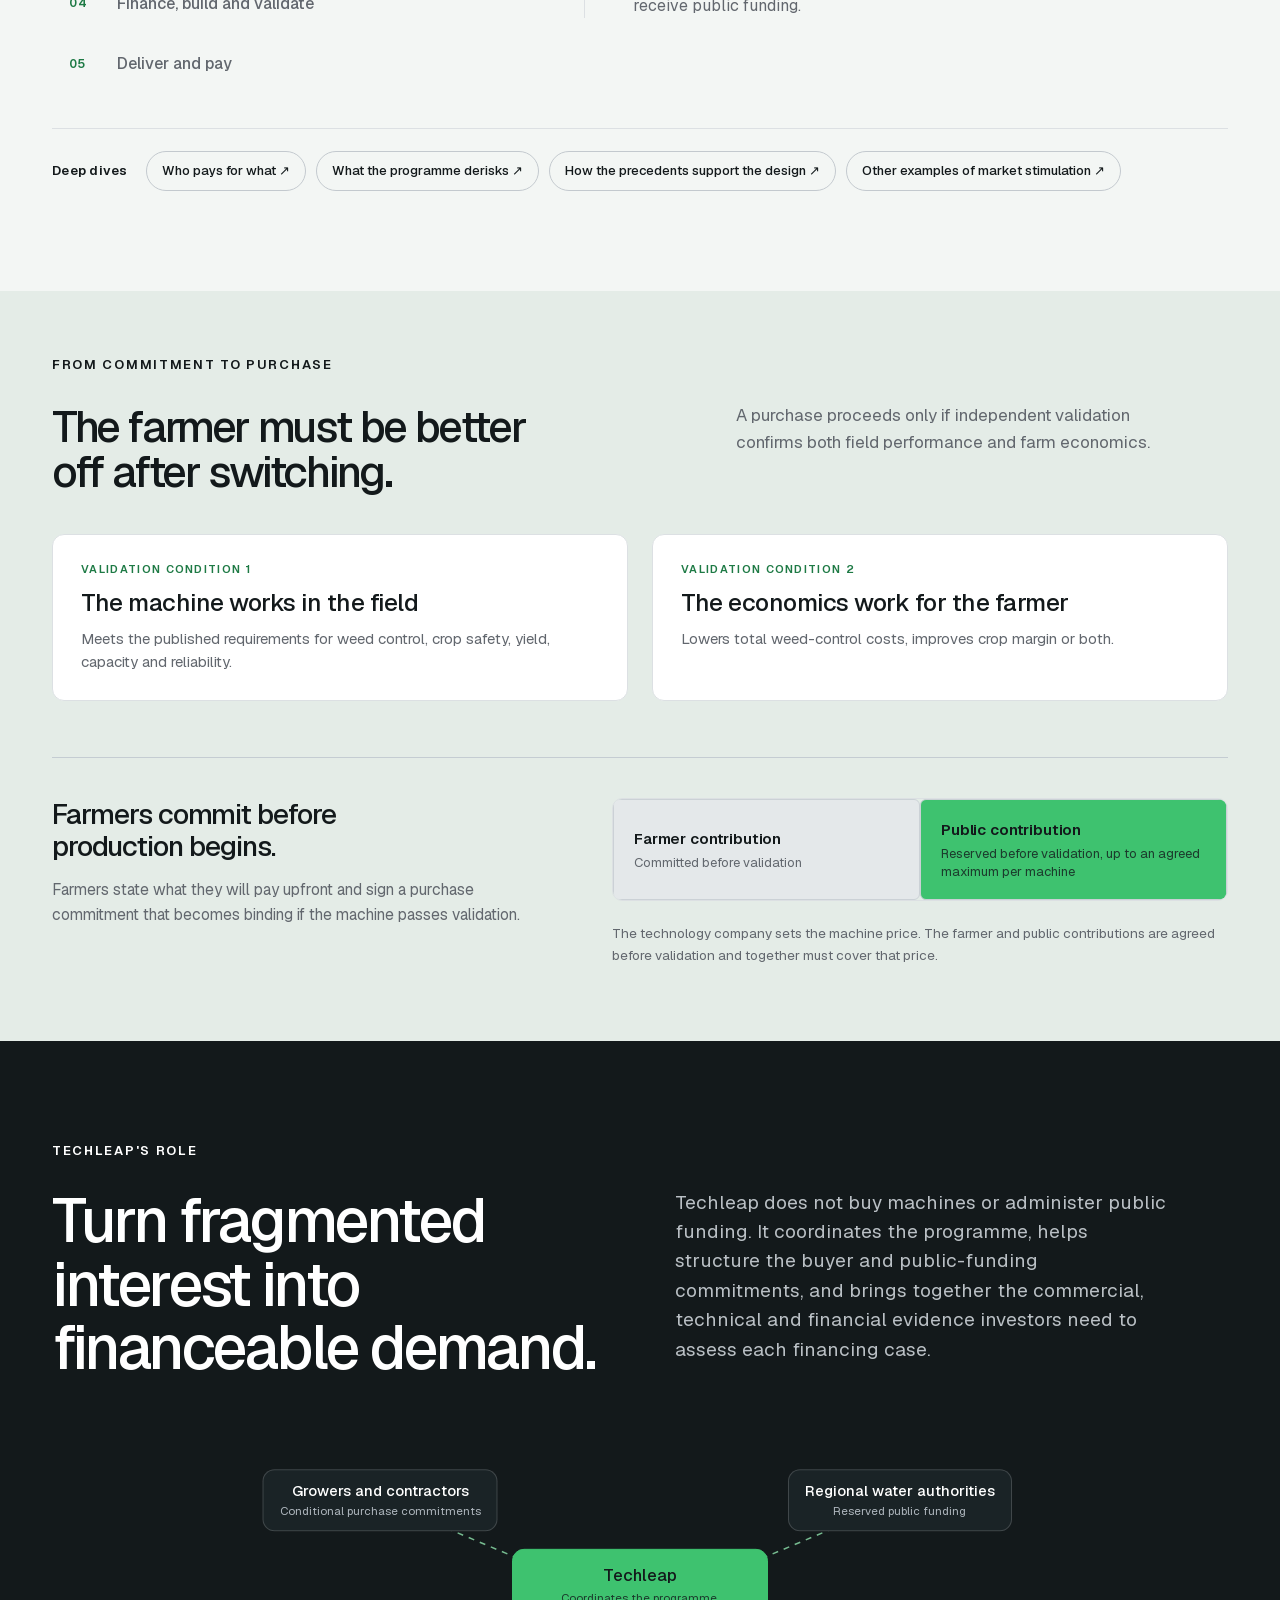
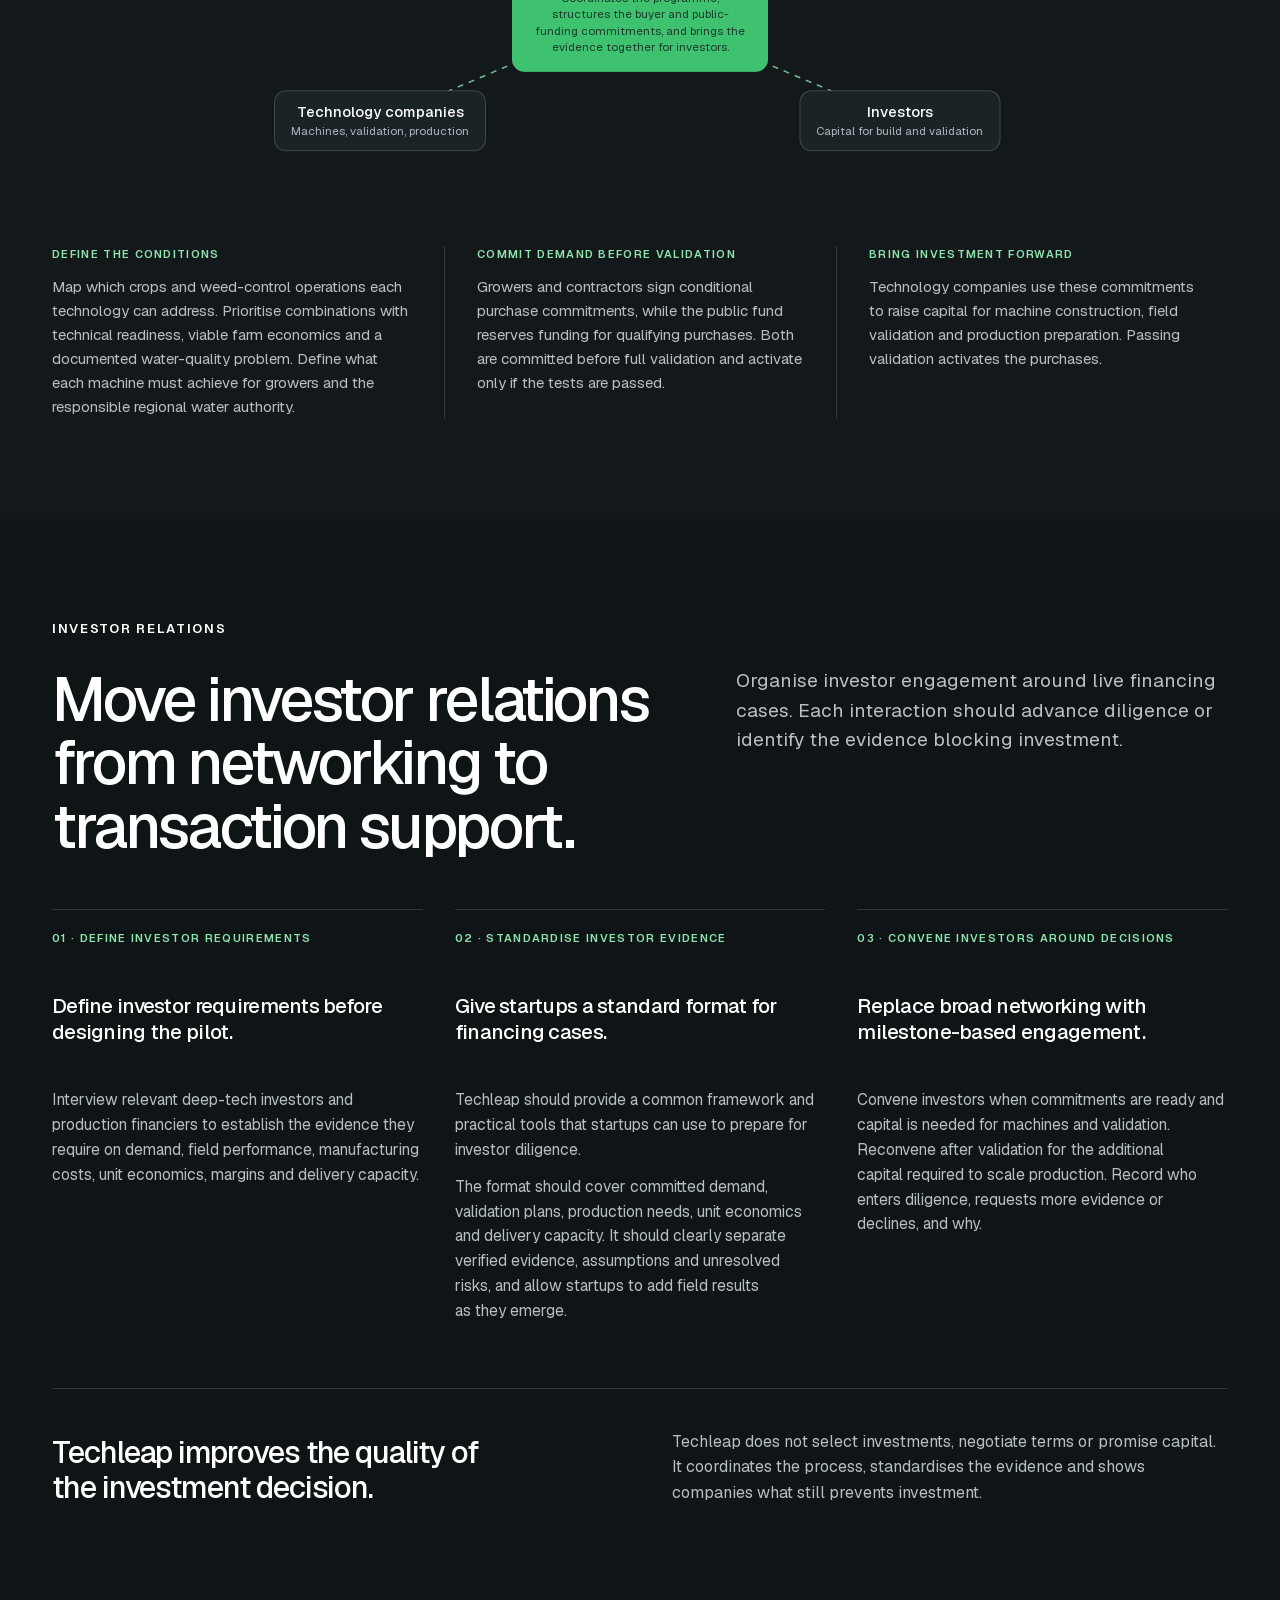
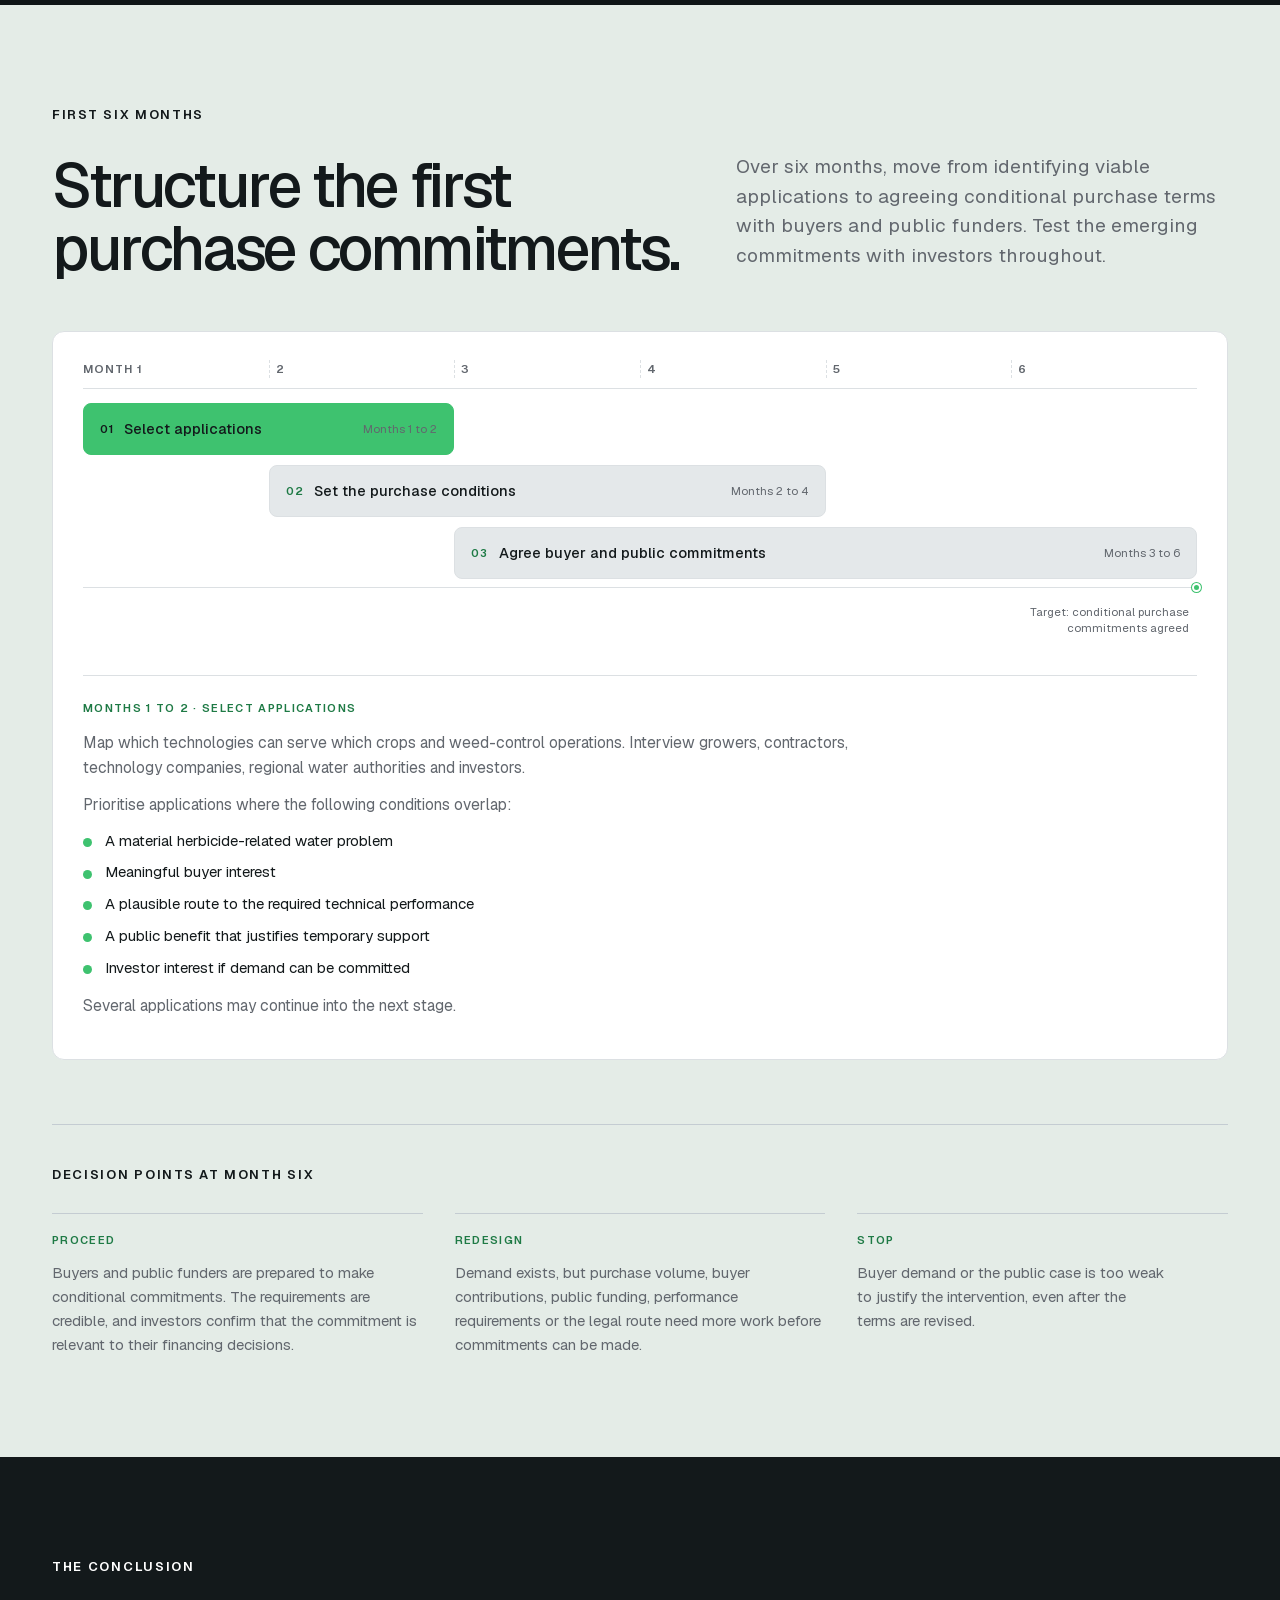
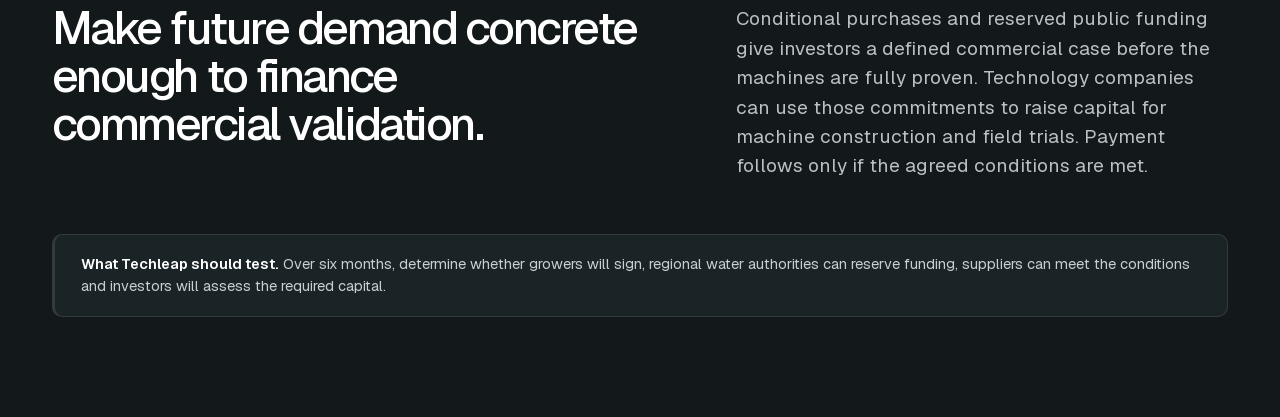
==== commit 3dc5f26a: "Mobile: hero labels pinned inside at 320px; version strings on CSS and JS so phones load the new fil" ====
--- a/index.html
+++ b/index.html
@@ -7,9 +7,9 @@
 <meta name="description" content="Interactive case: creating conditional, credible demand for cleaner weed control so Dutch agricultural robotics can finance the step from field trials to sales.">
 <meta name="theme-color" content="#13191b">
 <meta name="robots" content="noindex">
-<link rel="stylesheet" href="styles.css">
-<link rel="stylesheet" href="case.css">
-<script defer src="app.js"></script>
+<link rel="stylesheet" href="styles.css?v=202610052134">
+<link rel="stylesheet" href="case.css?v=202610052134">
+<script defer src="app.js?v=202610052134"></script>
 </head>
 <body>
 <a class="skip" href="#thesis">Skip to content</a>
--- a/case.css
+++ b/case.css
@@ -1199,3 +1199,13 @@
   .tri-node.n2{transform:translate(-25%,-50%)}
   .tri-node.n3{transform:translate(-75%,-50%)}
 }
+@media(max-width:380px){
+  .tri-node{font-size:11.5px;padding:5px 8px}
+  .tri-node.n2{transform:translate(-18%,-50%)}
+  .tri-node.n3{transform:translate(-82%,-50%)}
+  .tri-core{font-size:10px}
+}
+@media(max-width:380px){
+  .tri-node.n2{left:auto;right:0;transform:translate(0,-50%)}
+  .tri-node.n3{left:0;transform:translate(0,-50%)}
+}
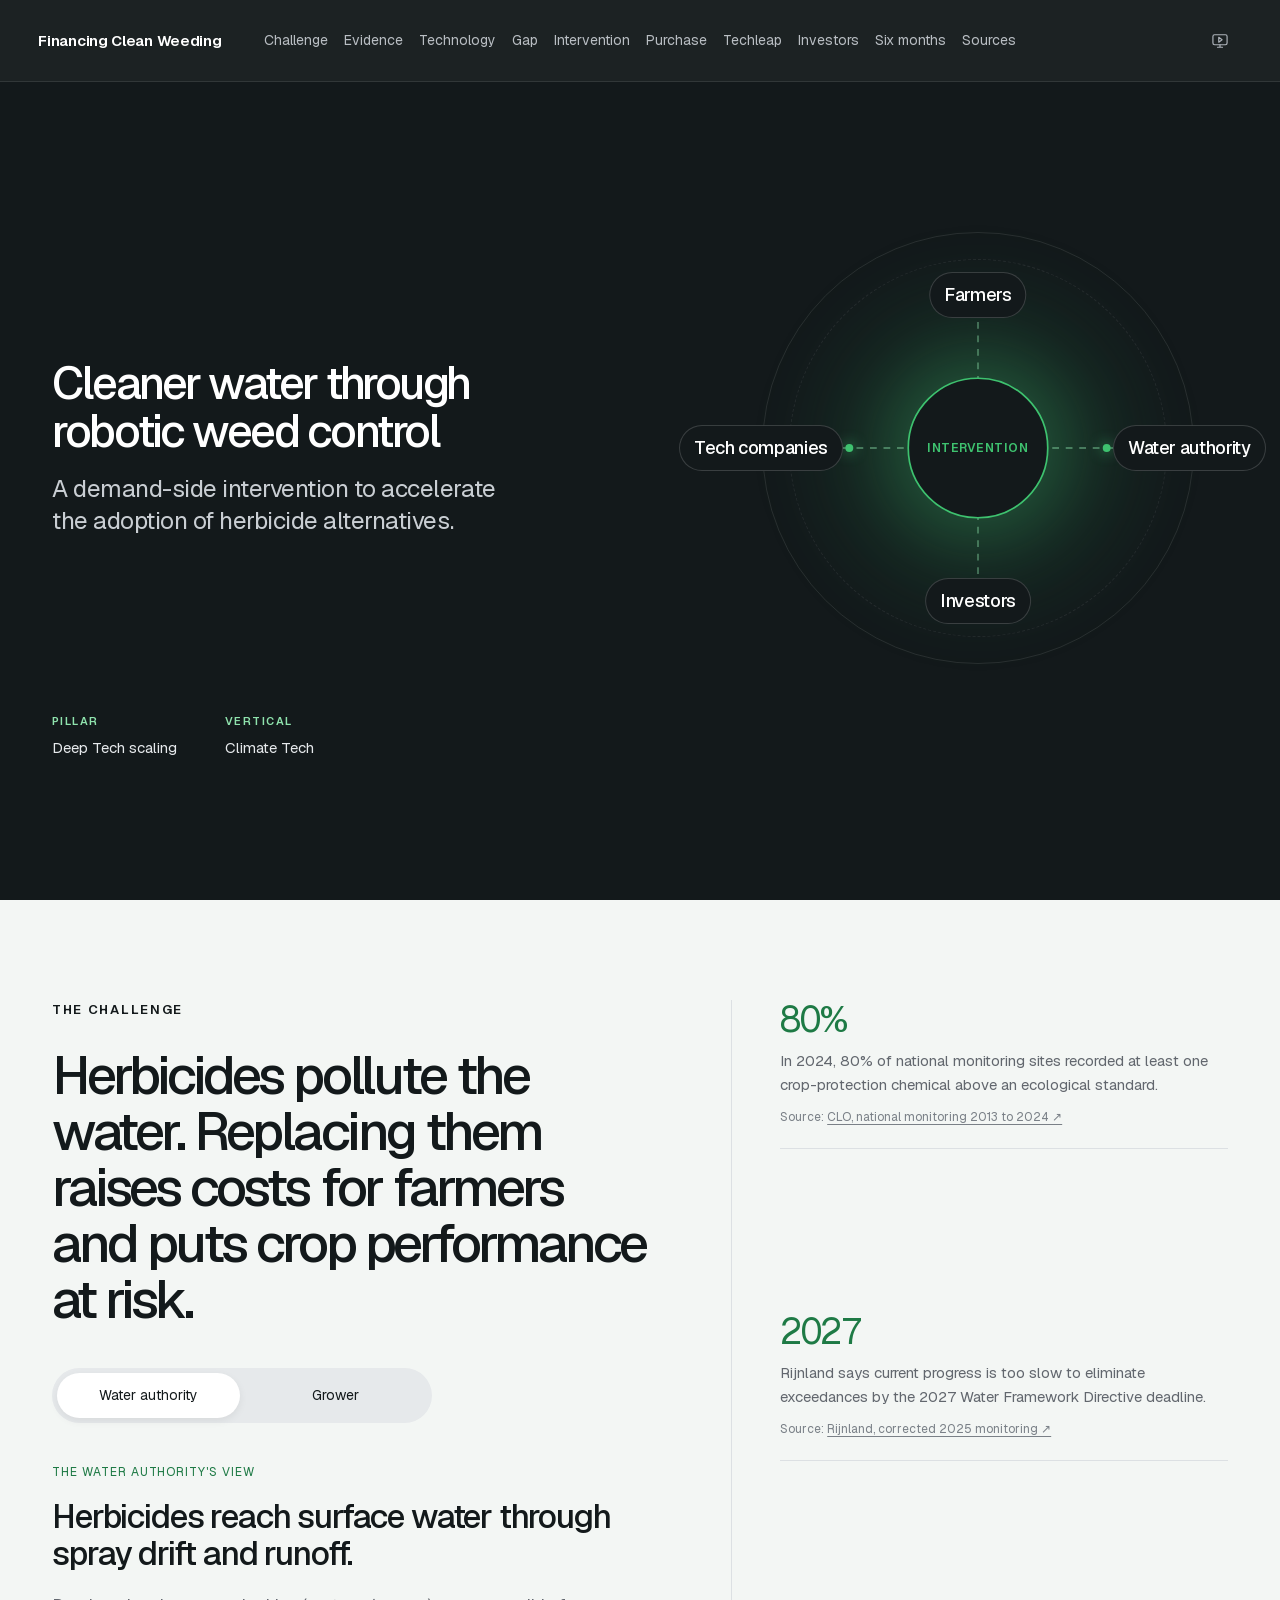
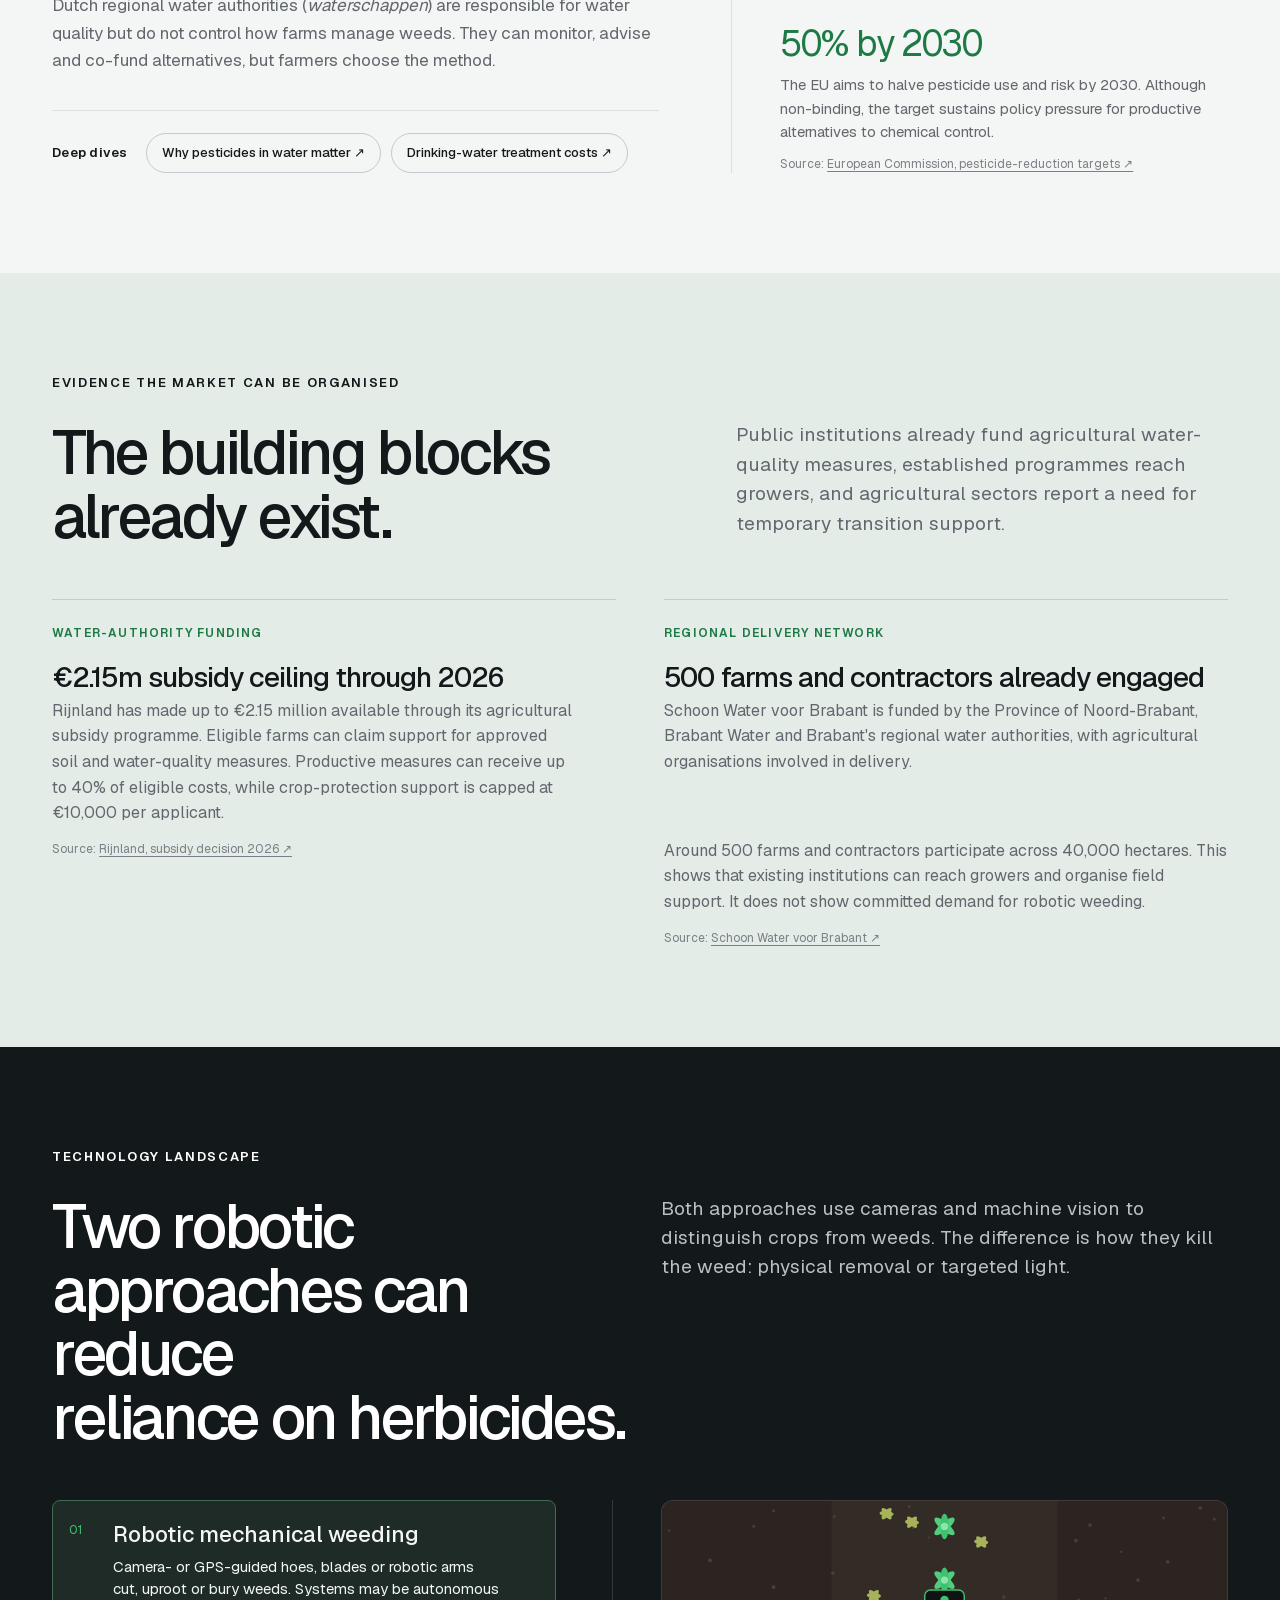
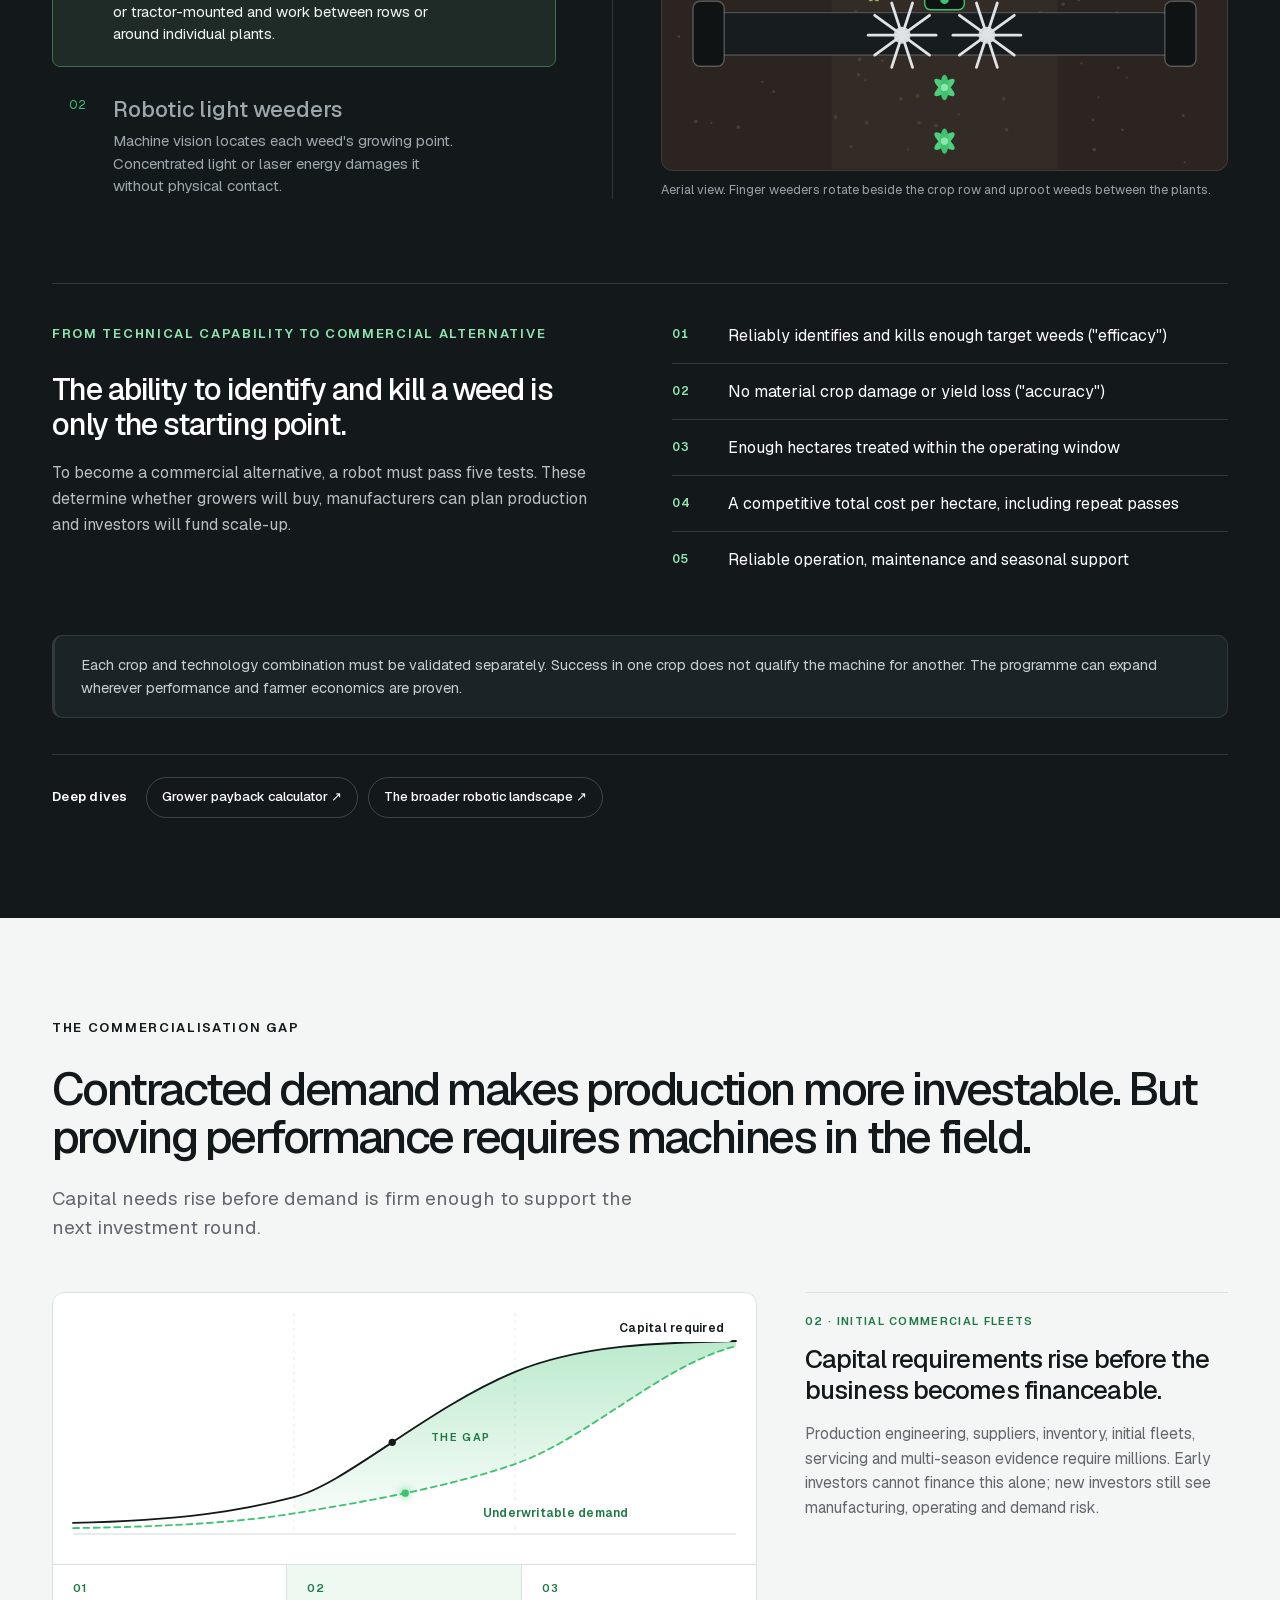
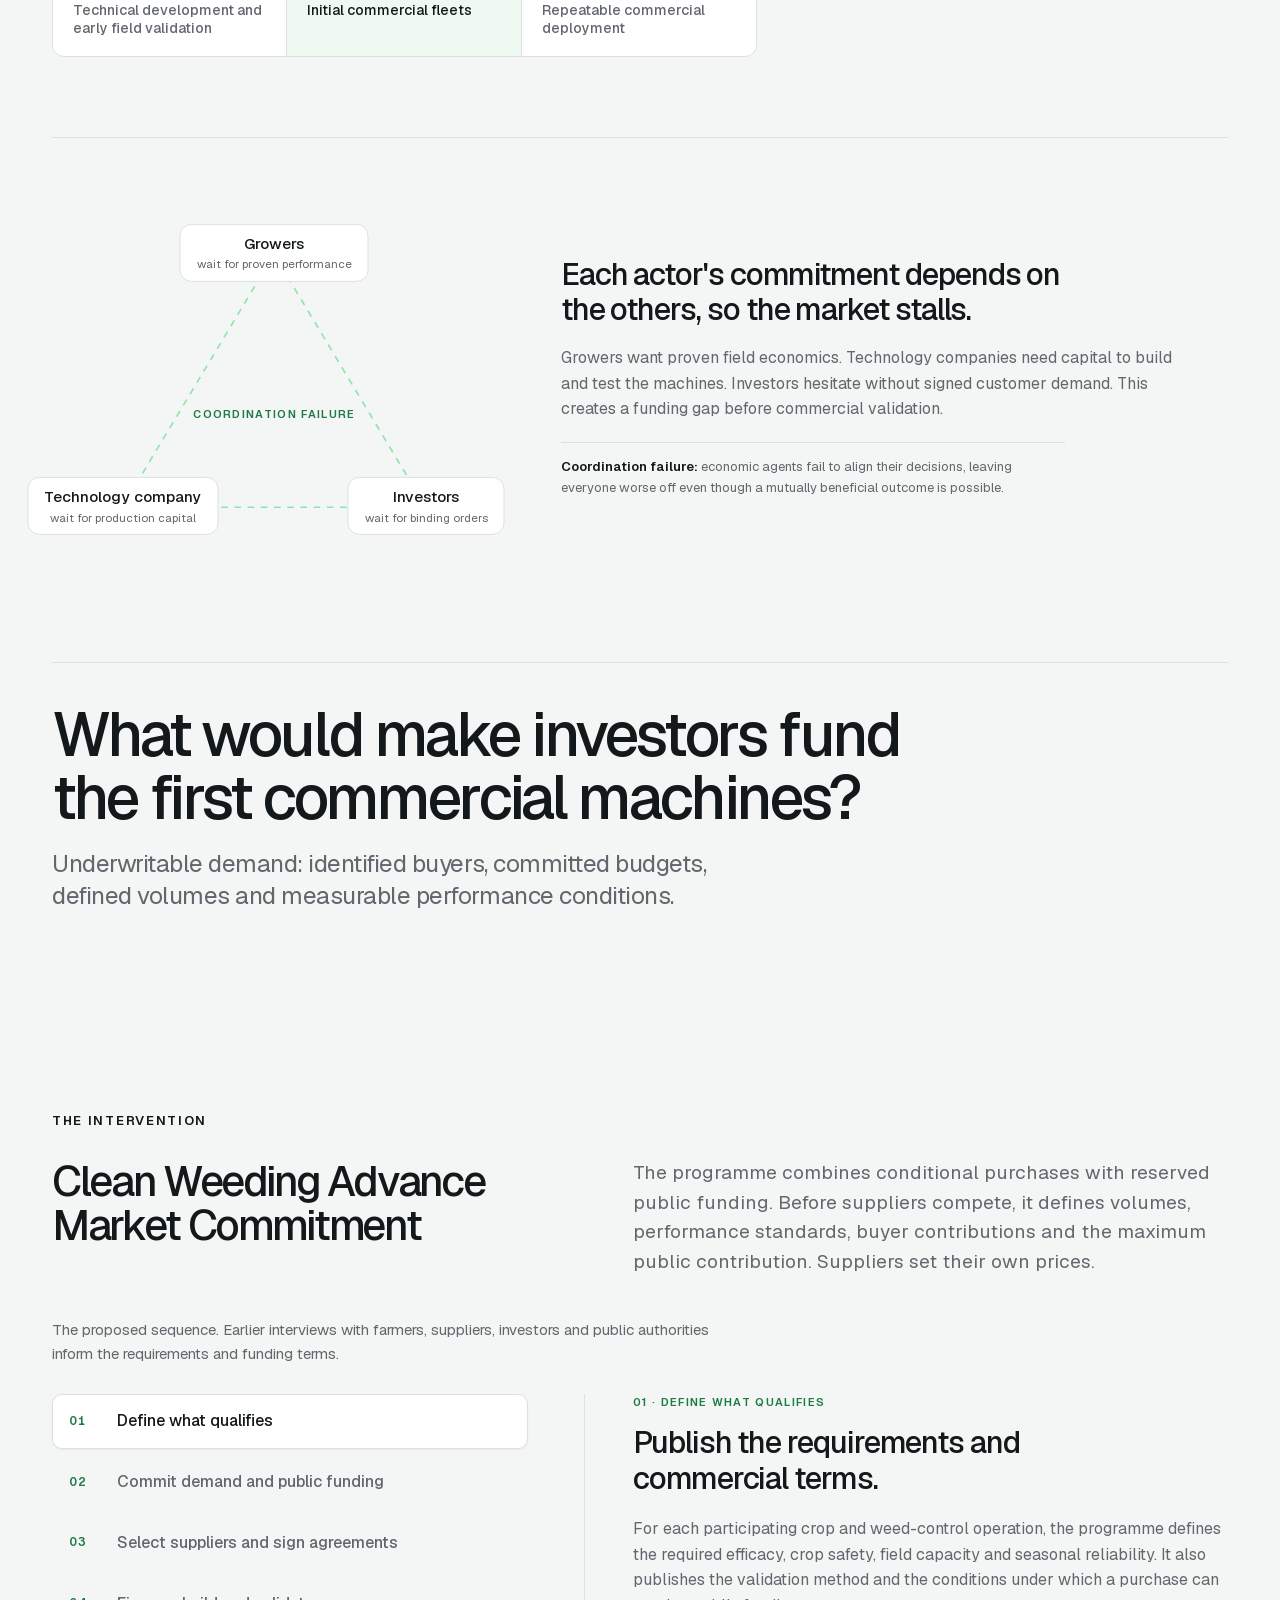
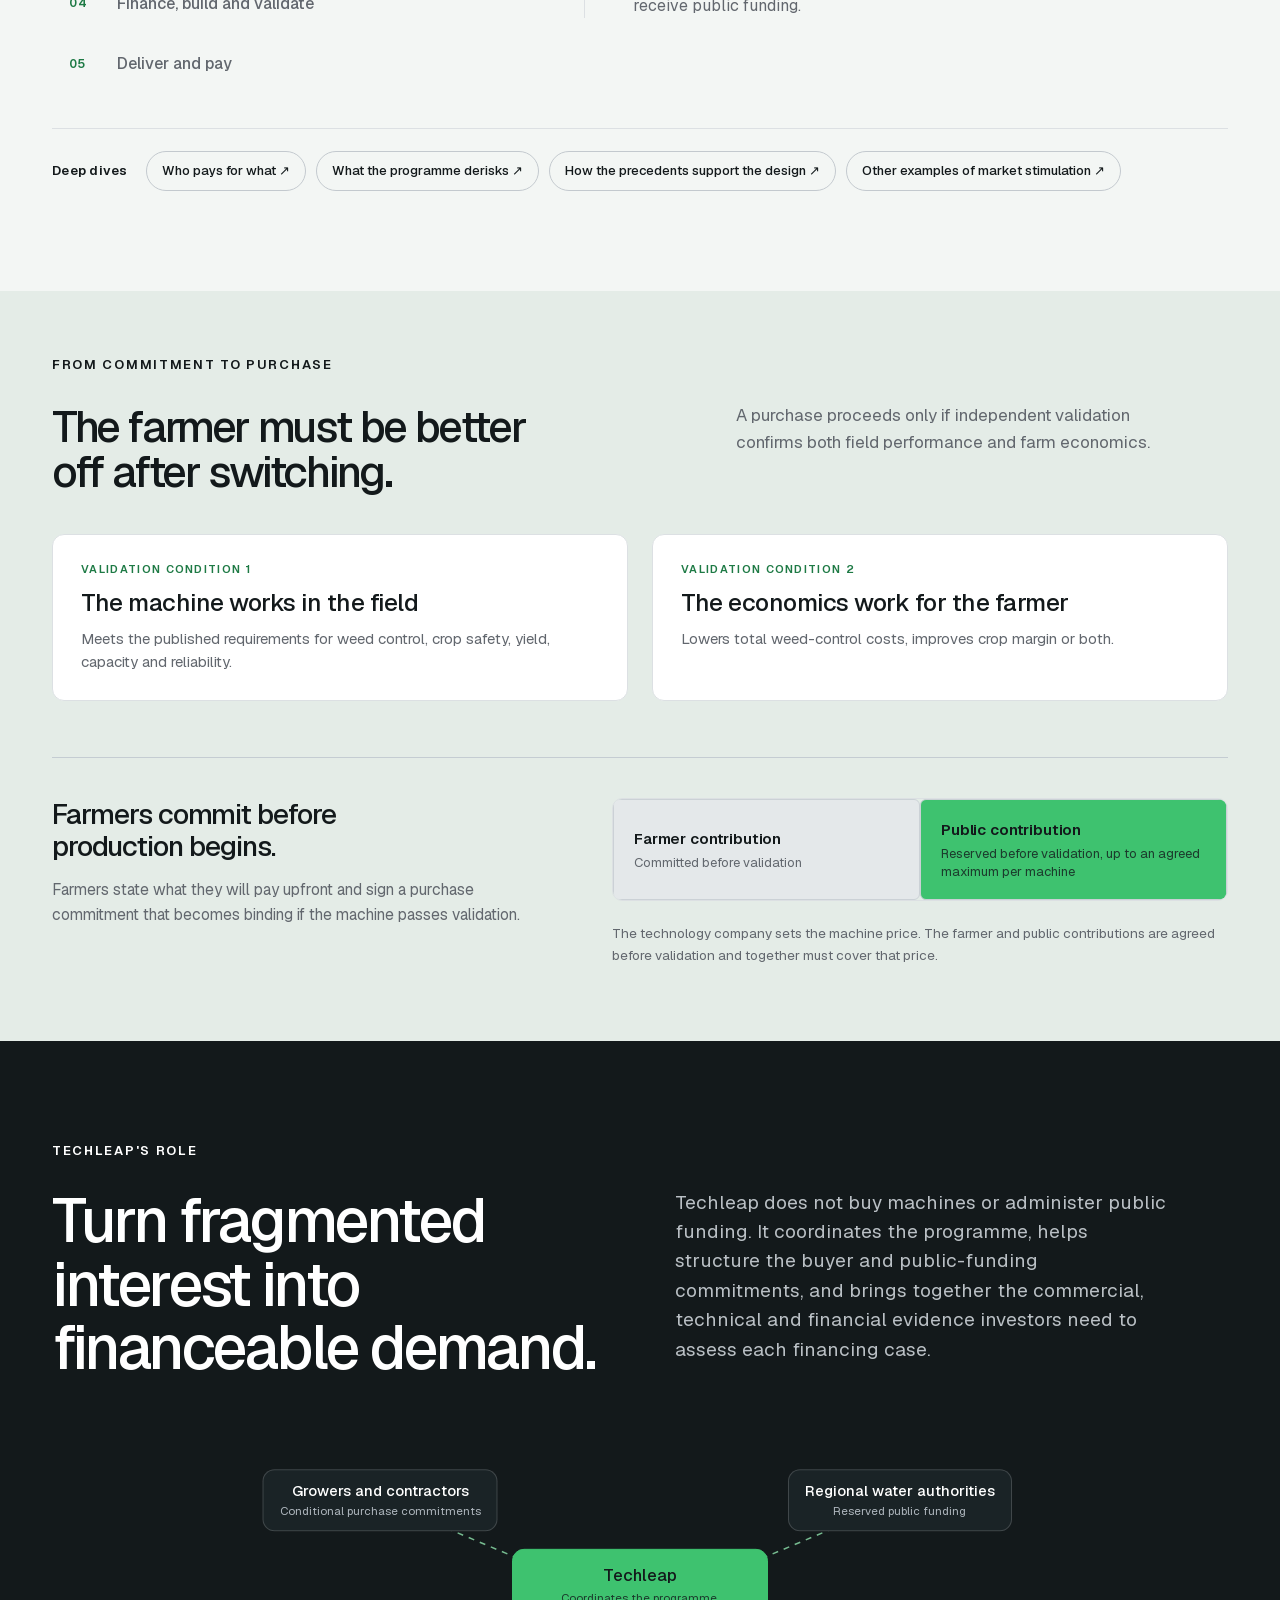
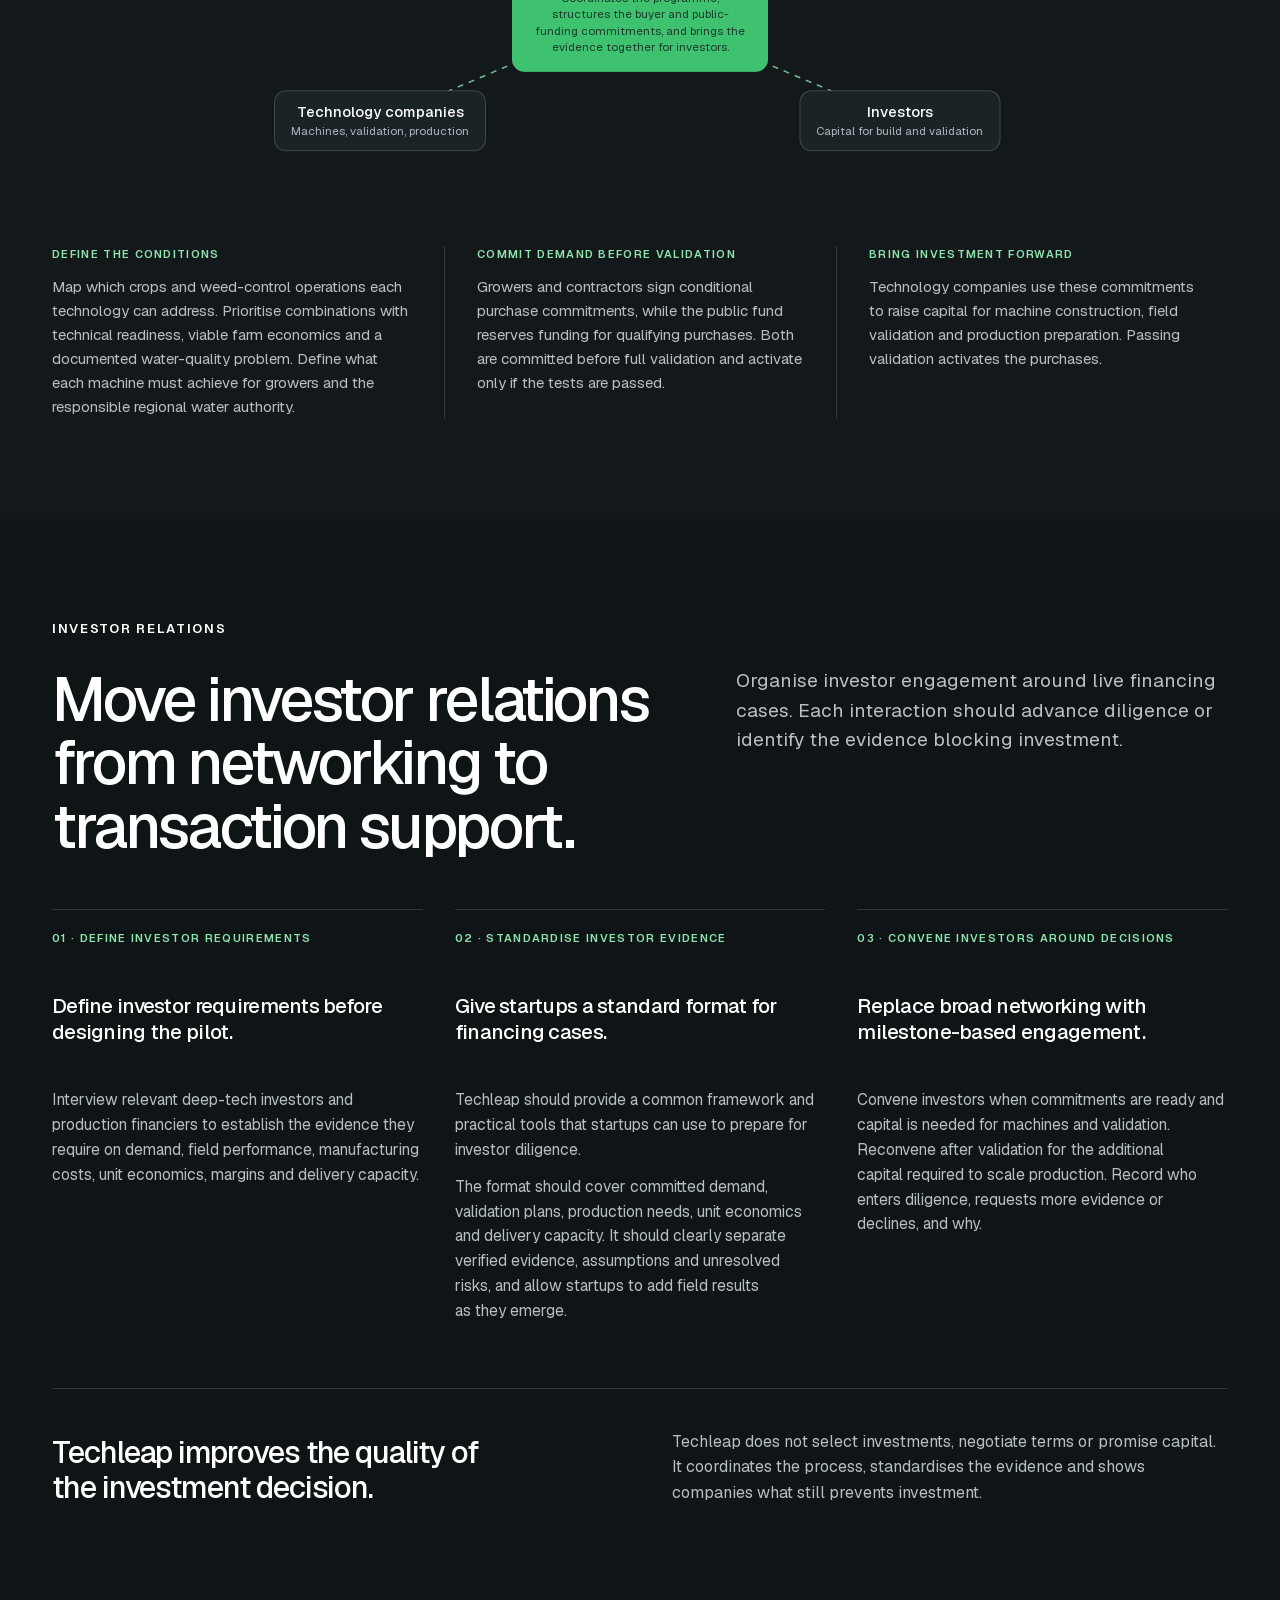
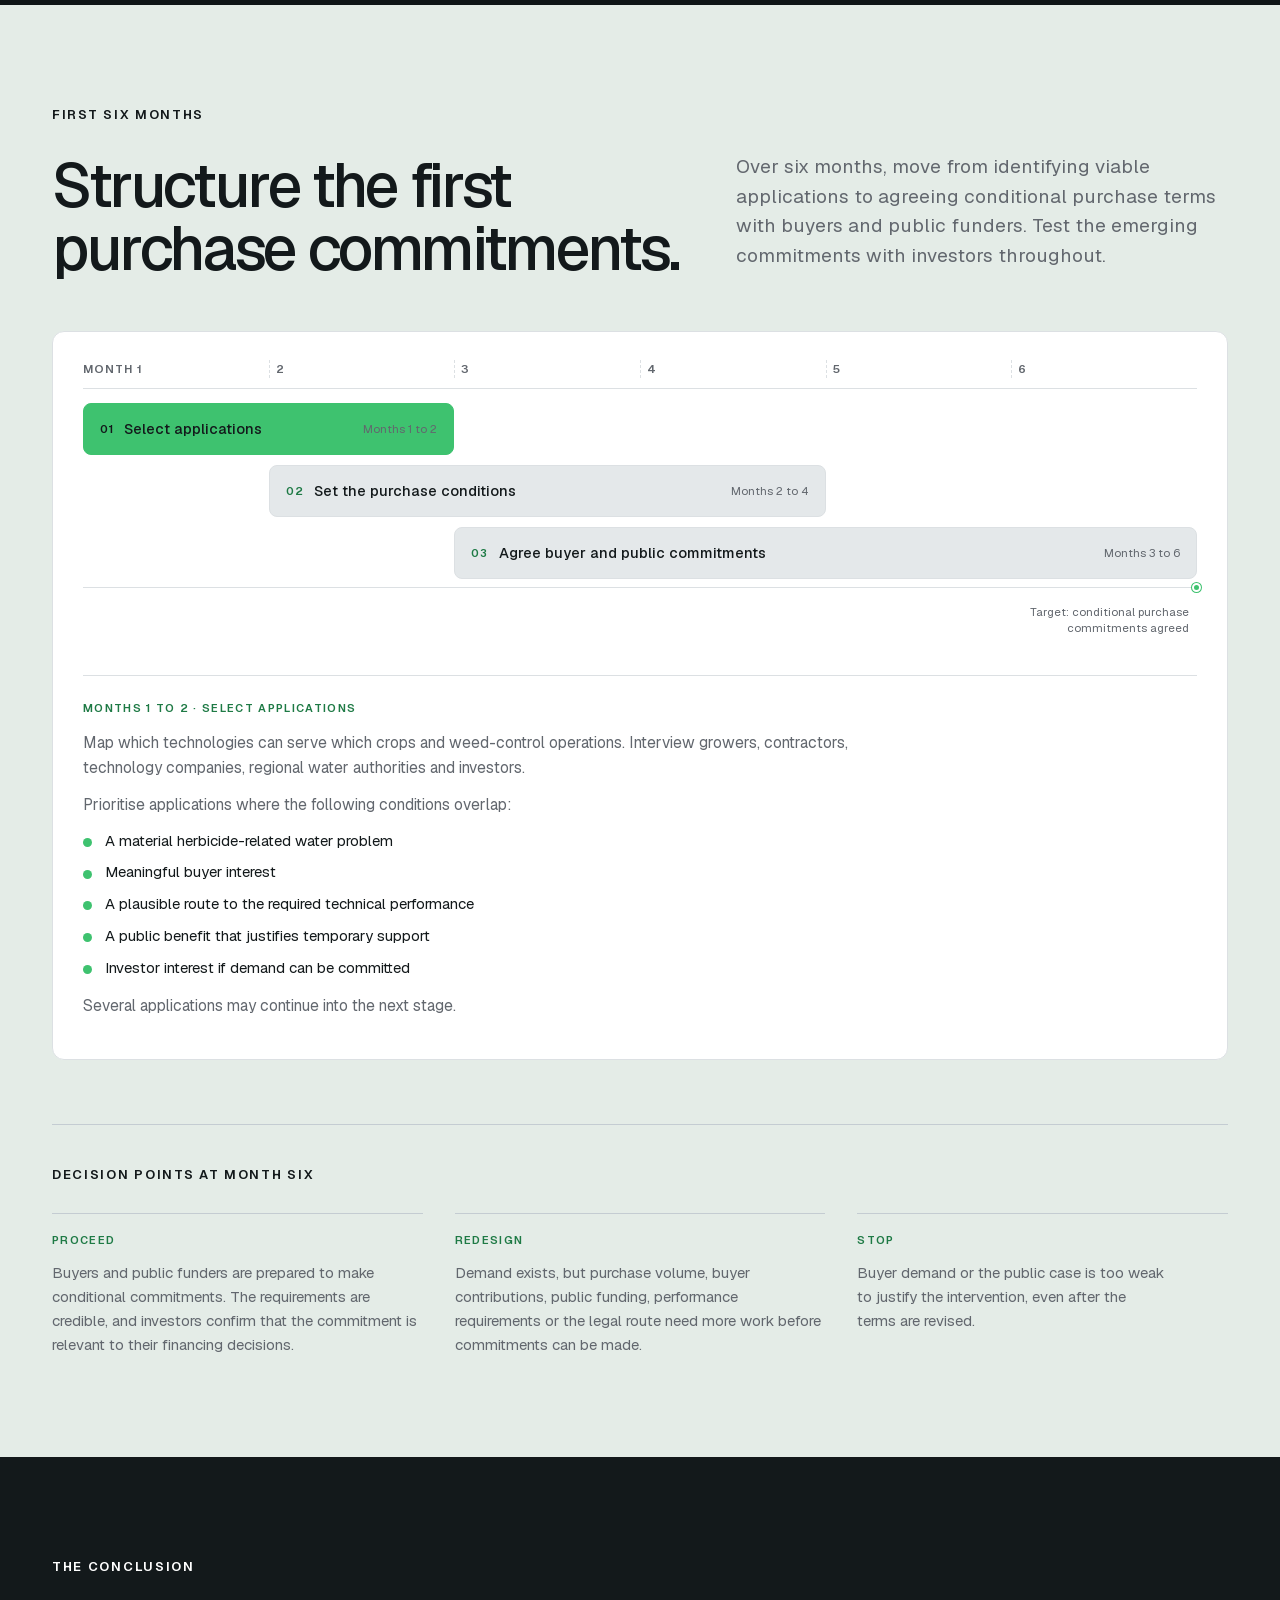
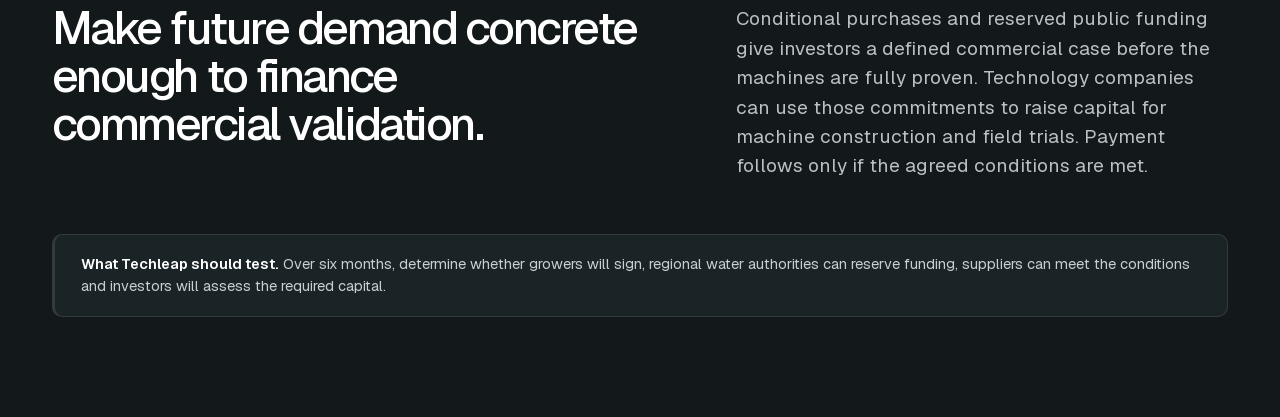
==== commit 06f0d986: "Mobile: header fits at 320px Co-Authored-By: Claude Opus 5.5 <noreply@anthropic.com>" ====
--- a/index.html
+++ b/index.html
@@ -7,9 +7,9 @@
 <meta name="description" content="Interactive case: creating conditional, credible demand for cleaner weed control so Dutch agricultural robotics can finance the step from field trials to sales.">
 <meta name="theme-color" content="#13191b">
 <meta name="robots" content="noindex">
-<link rel="stylesheet" href="styles.css?v=202610052134">
-<link rel="stylesheet" href="case.css?v=202610052134">
-<script defer src="app.js?v=202610052134"></script>
+<link rel="stylesheet" href="styles.css?v=202610052135">
+<link rel="stylesheet" href="case.css?v=202610052135">
+<script defer src="app.js?v=202610052135"></script>
 </head>
 <body>
 <a class="skip" href="#thesis">Skip to content</a>
--- a/case.css
+++ b/case.css
@@ -1209,3 +1209,9 @@
   .tri-node.n2{left:auto;right:0;transform:translate(0,-50%)}
   .tri-node.n3{left:0;transform:translate(0,-50%)}
 }
+@media(max-width:380px){
+  header .brand b{font-size:15px}
+  header .temperature{display:none}
+  header .menu-toggle{padding:8px 12px}
+  header{gap:10px}
+}
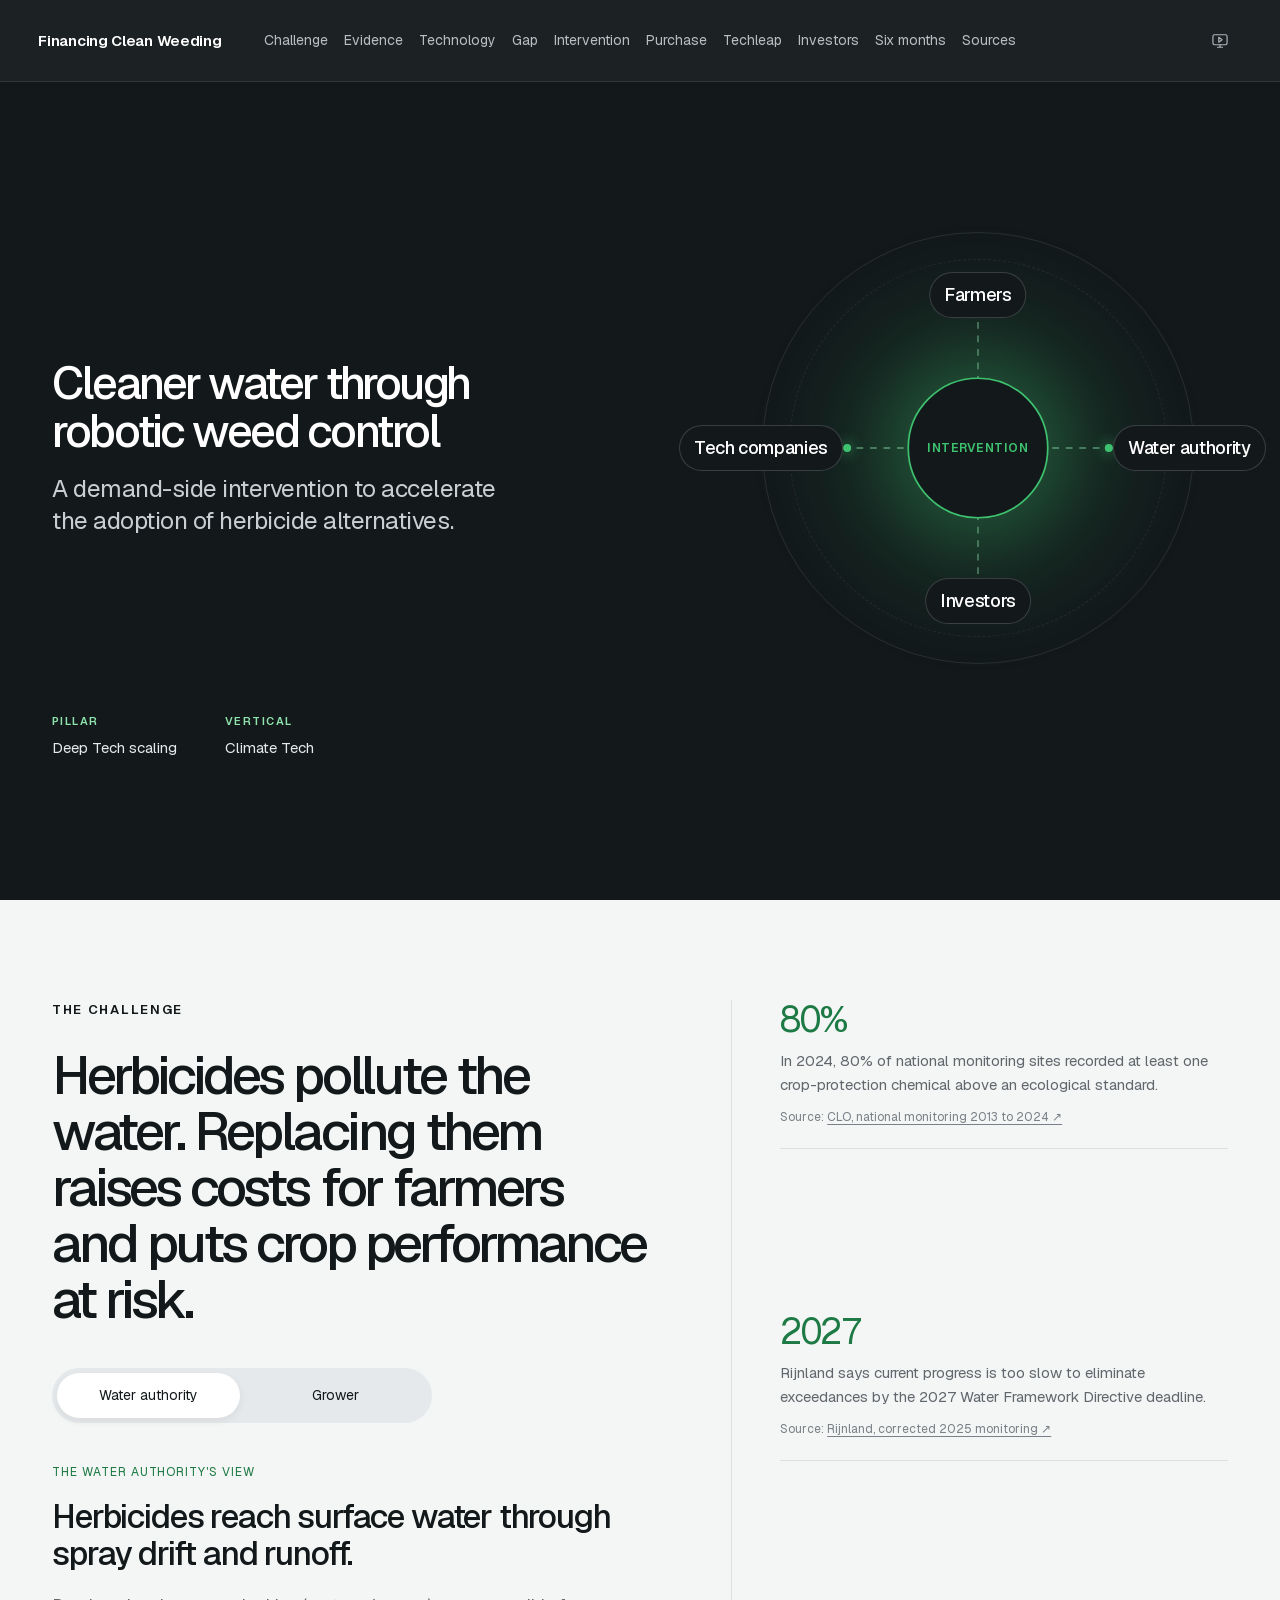
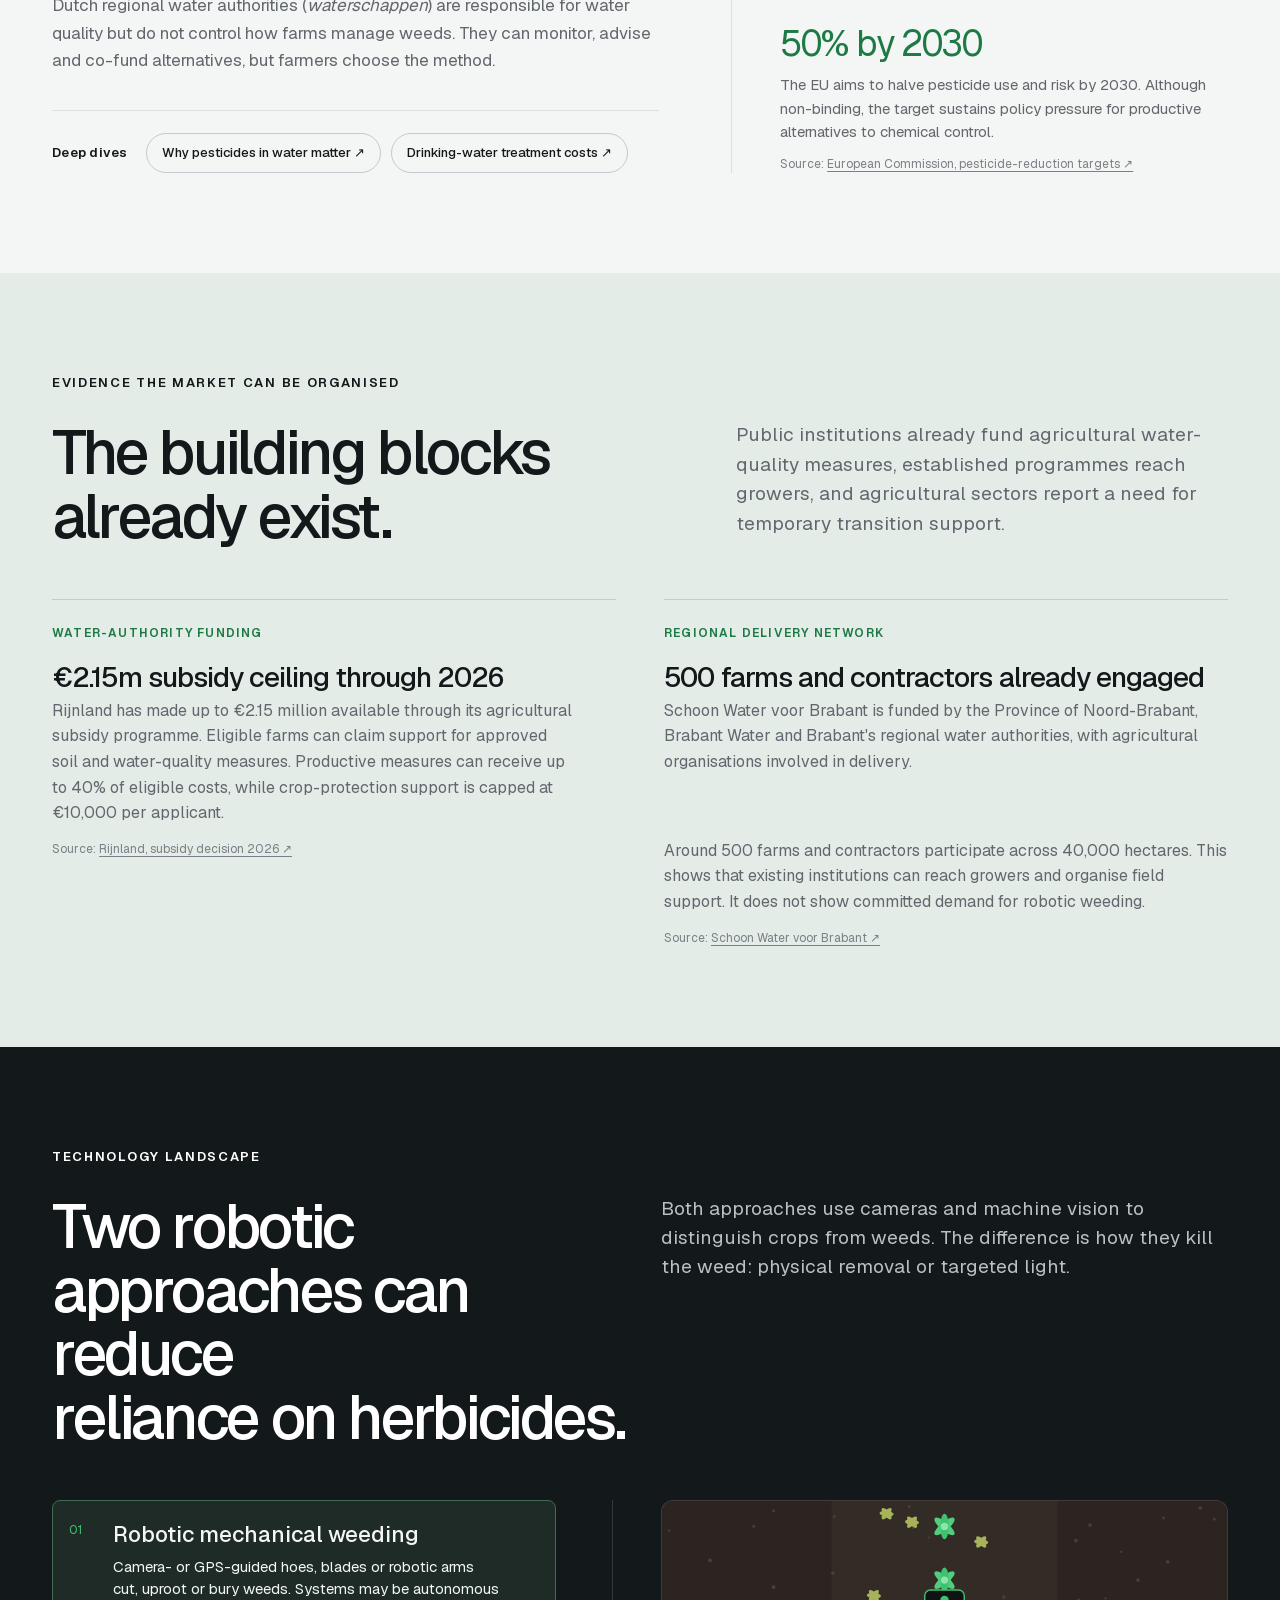
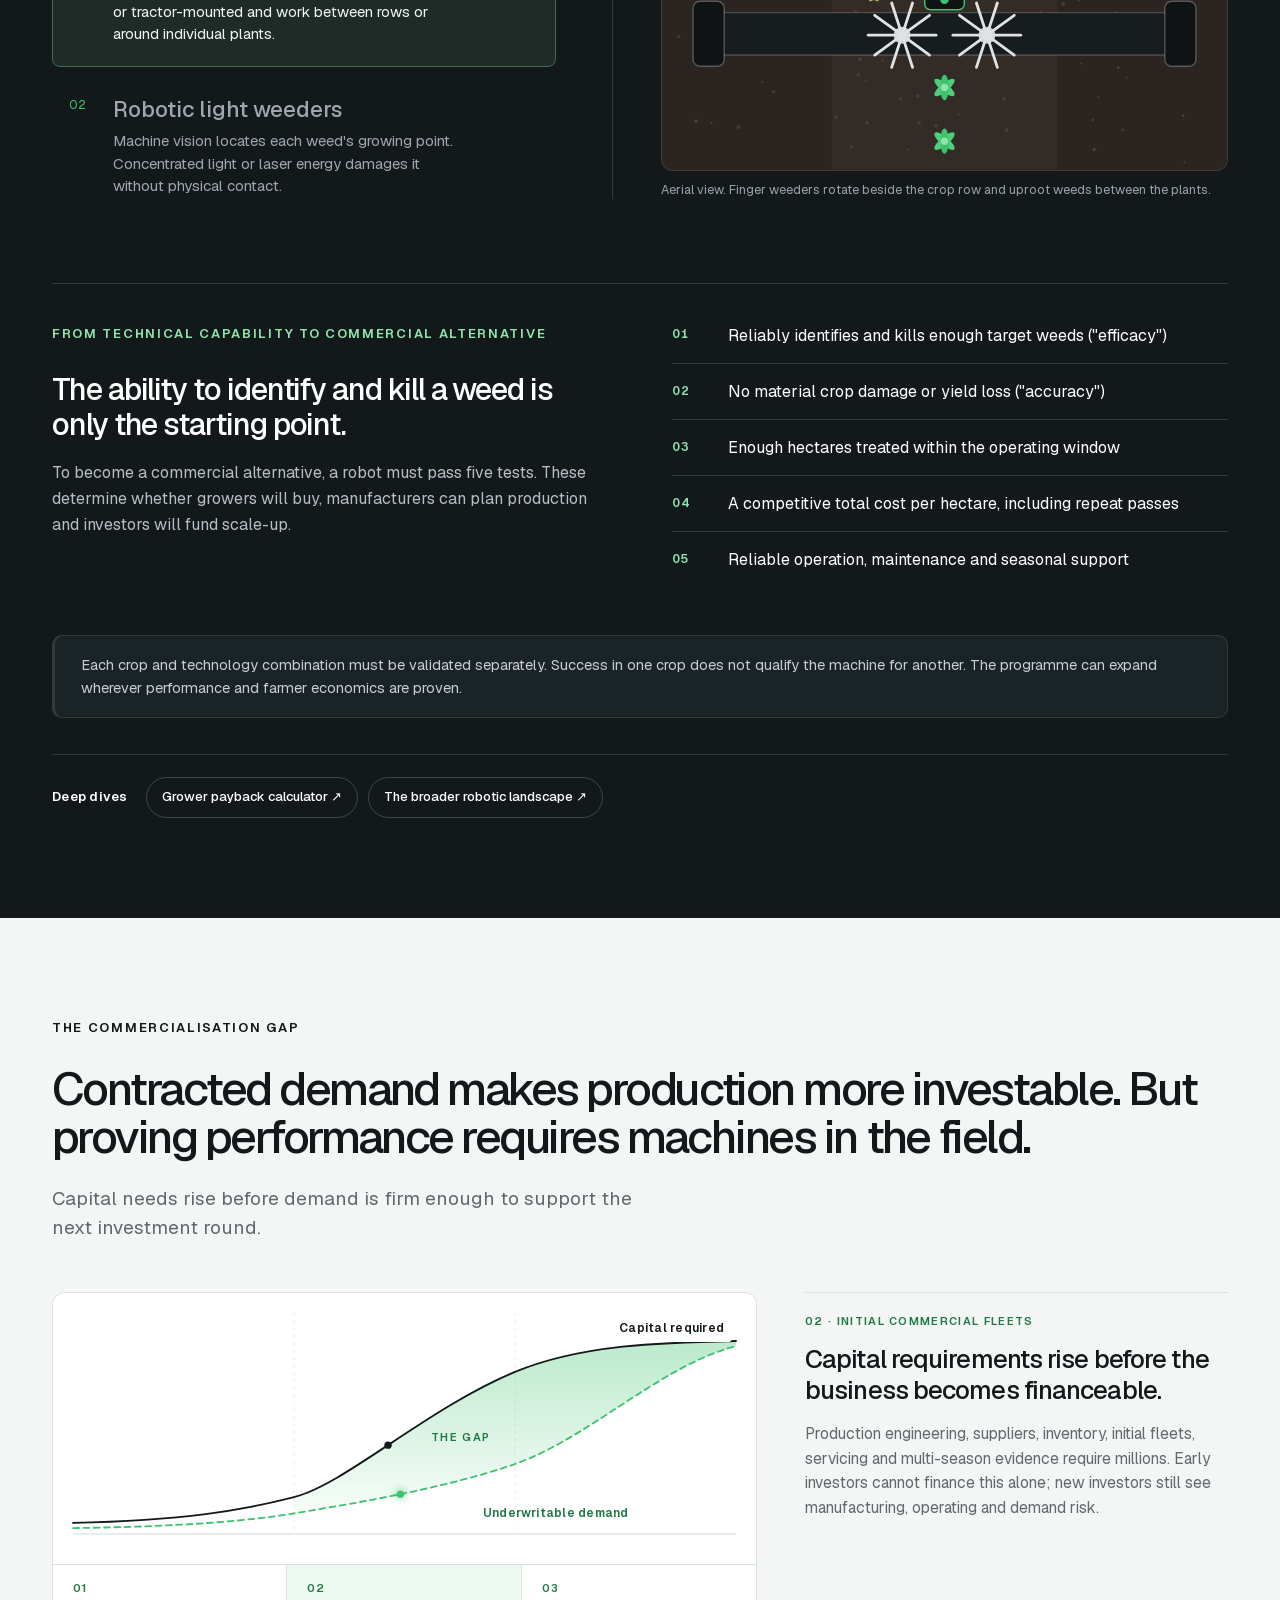
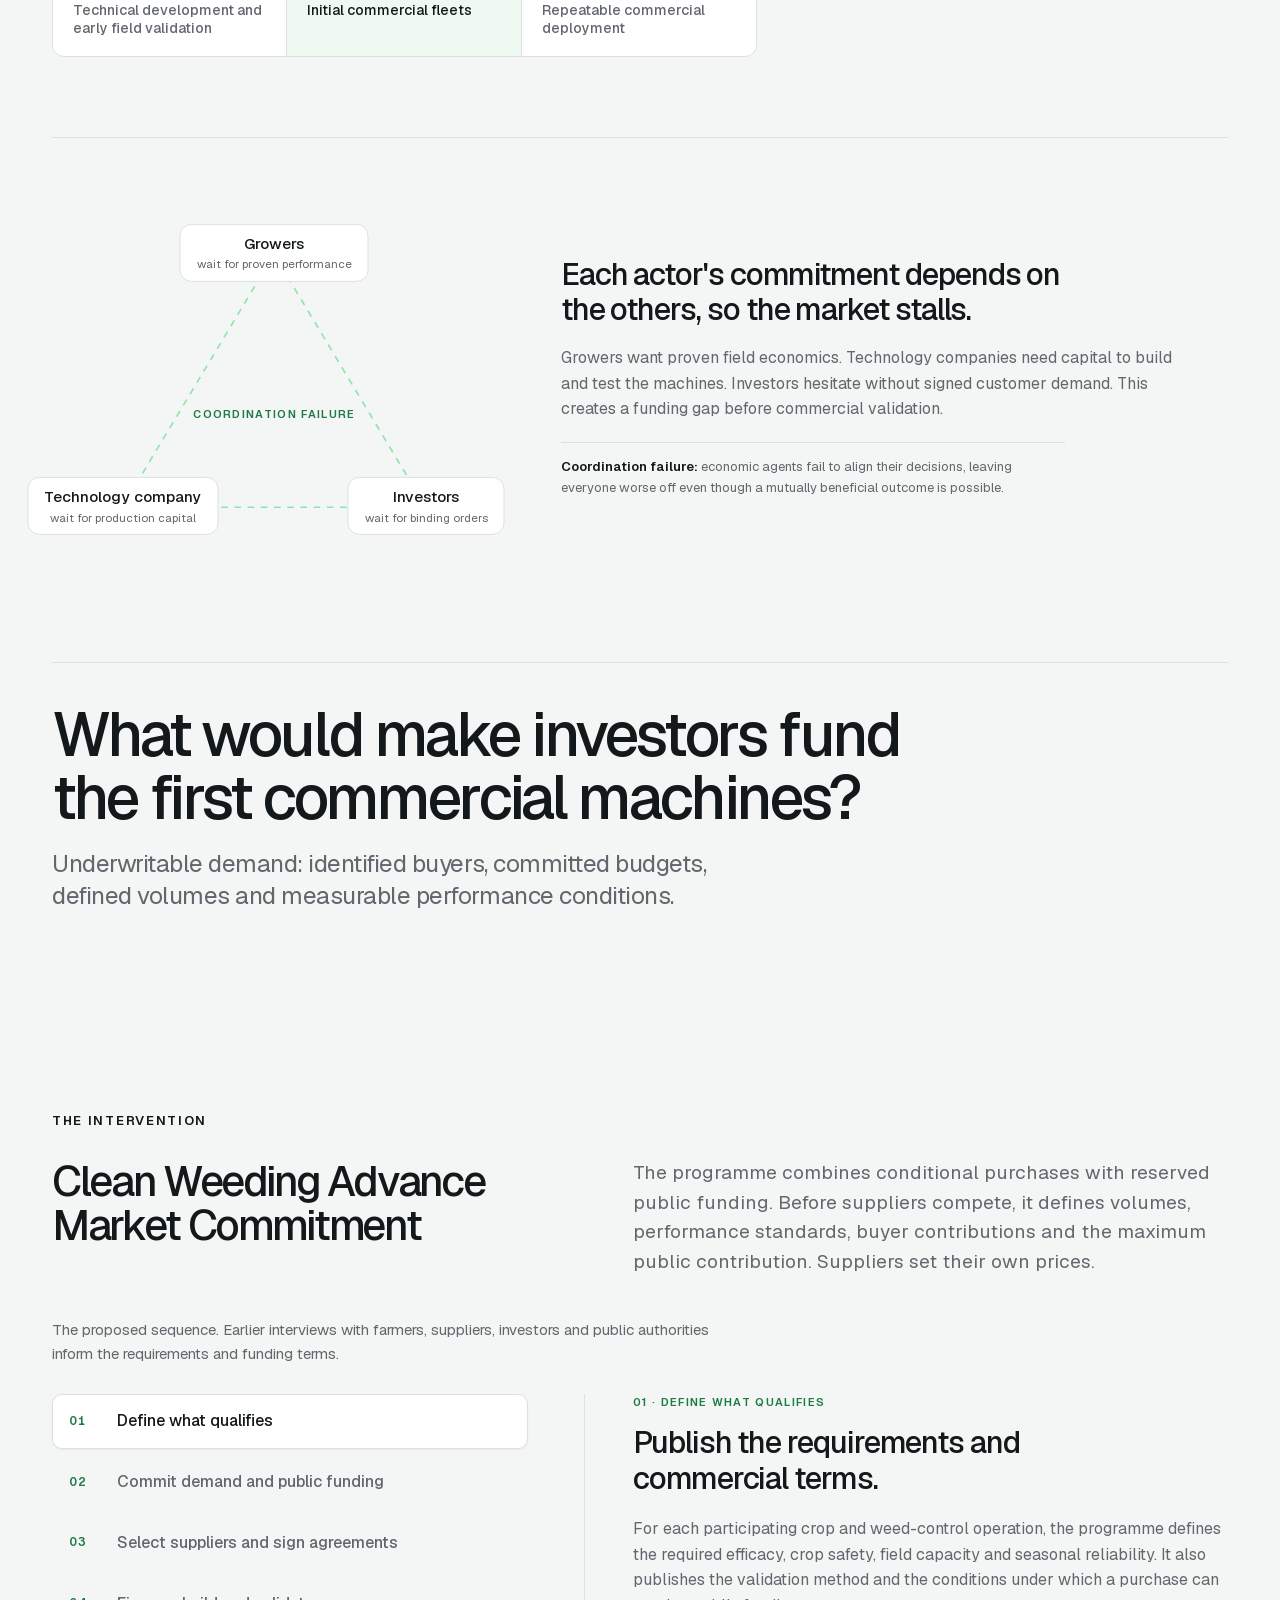
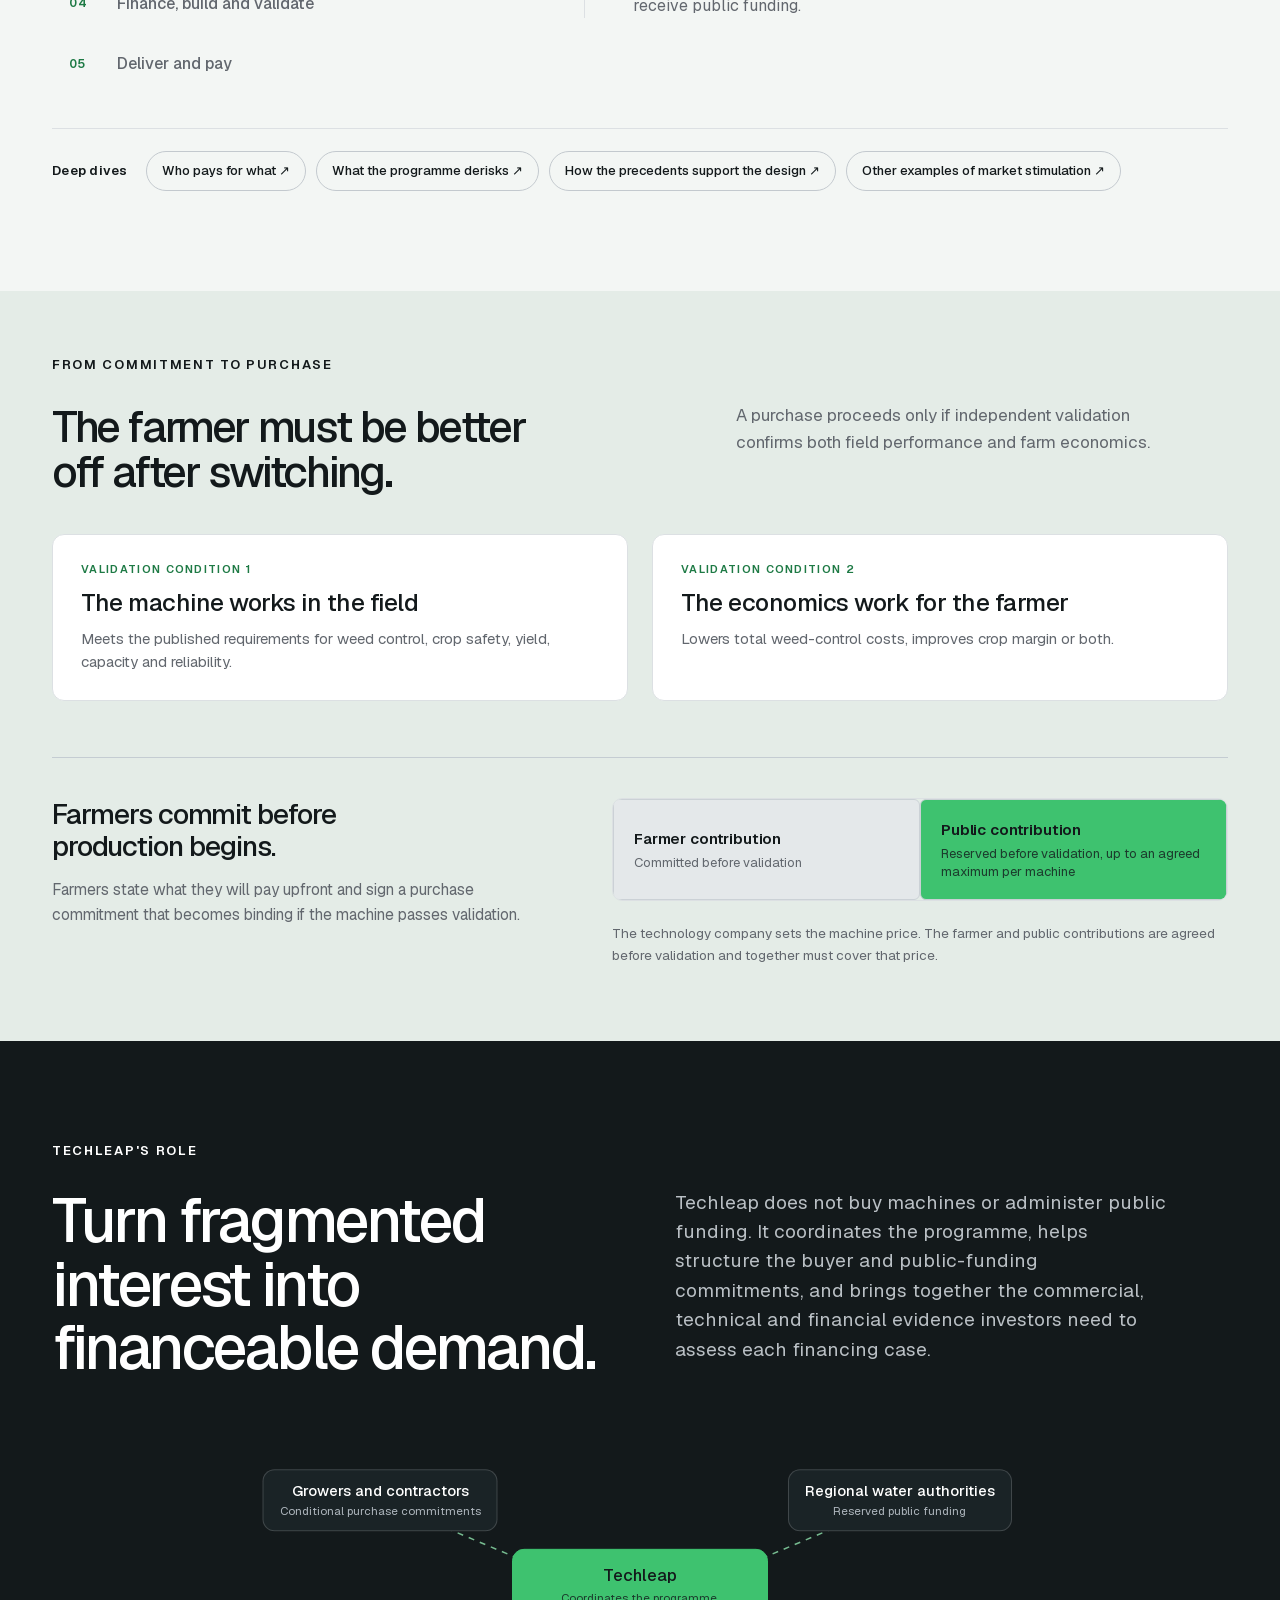
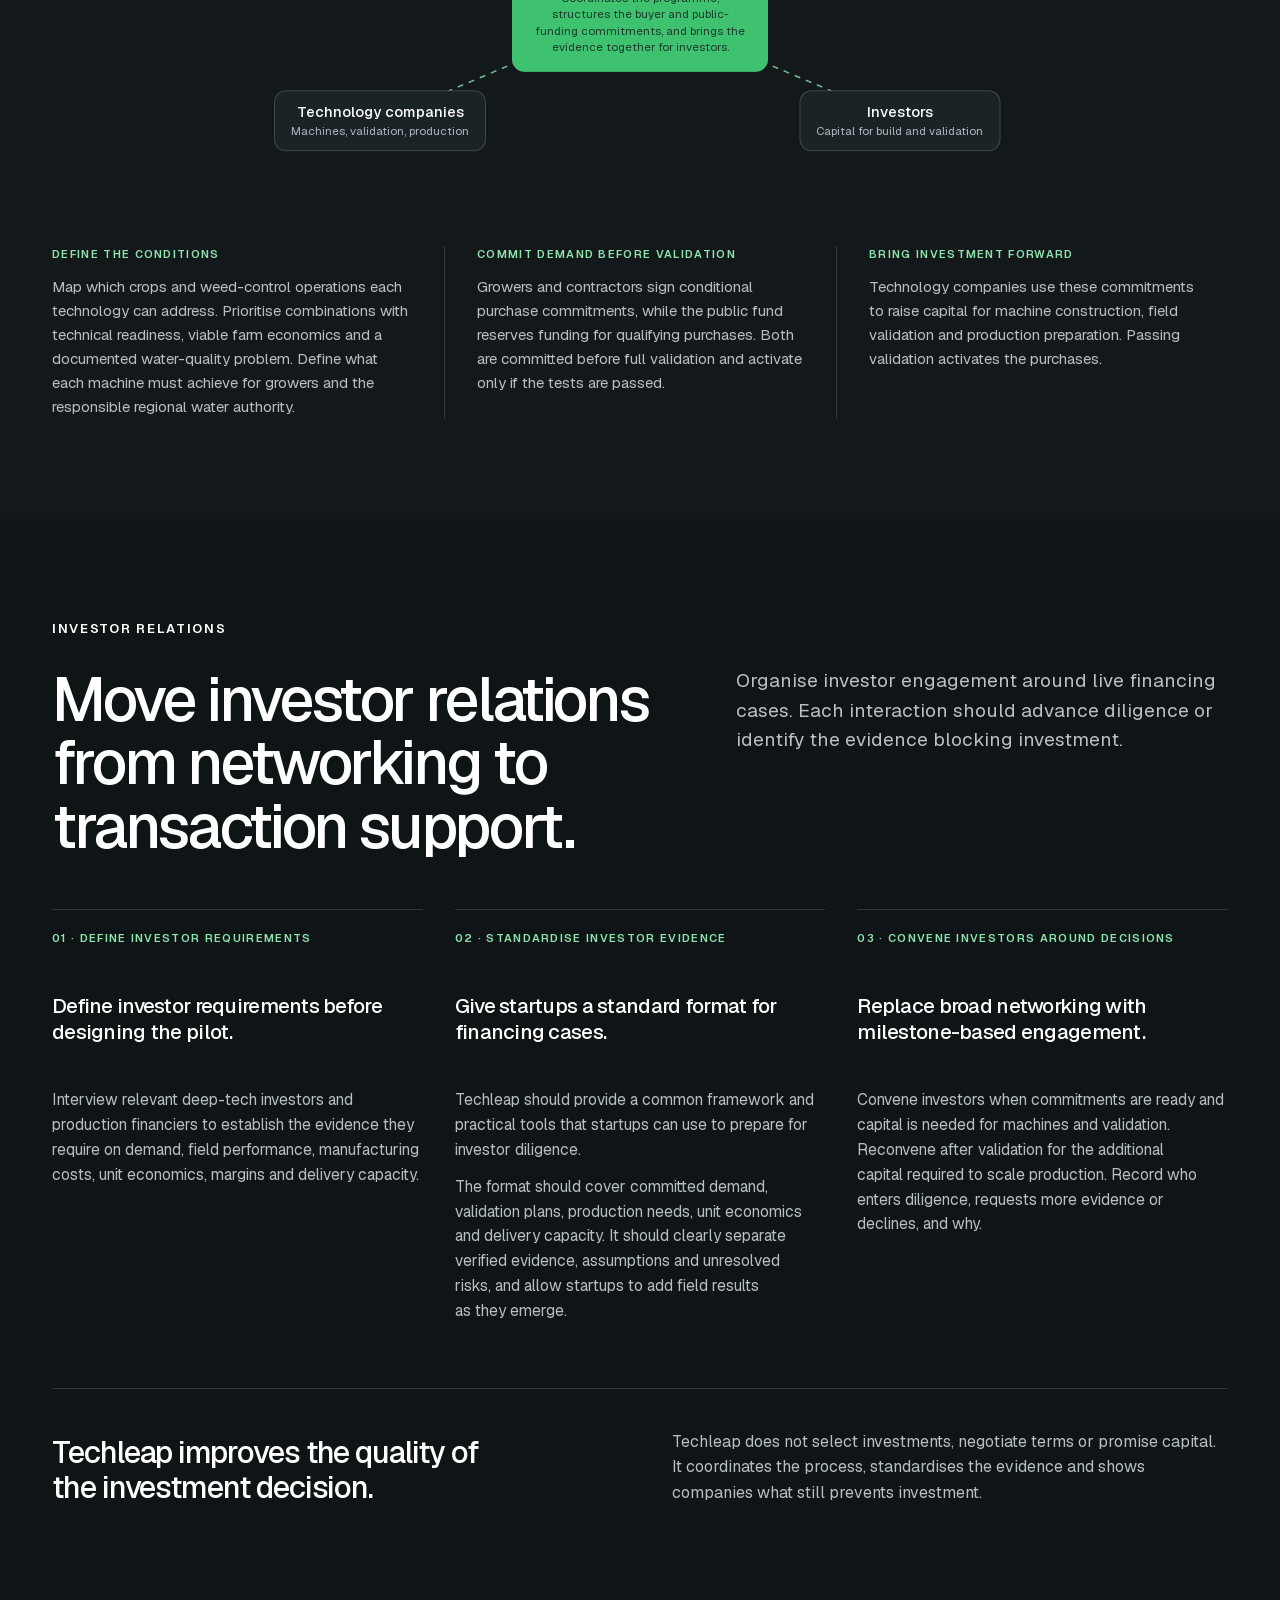
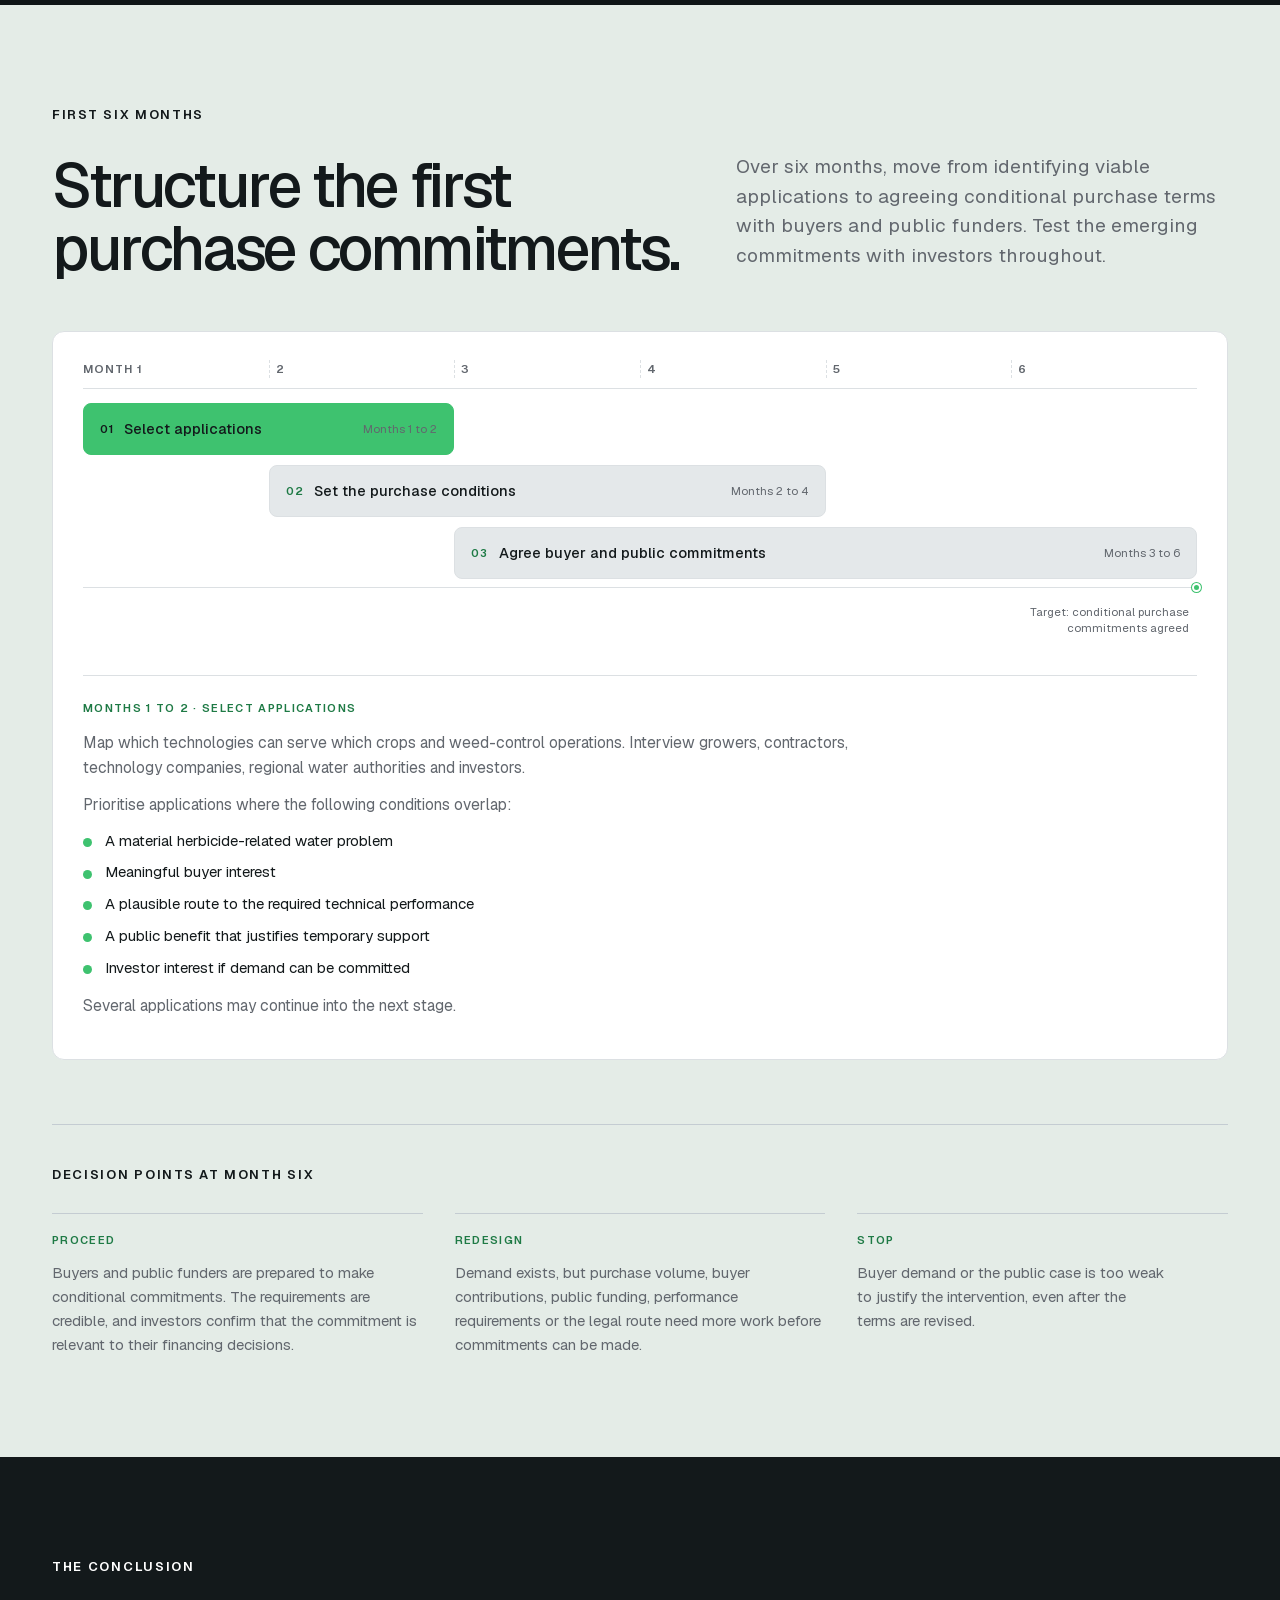
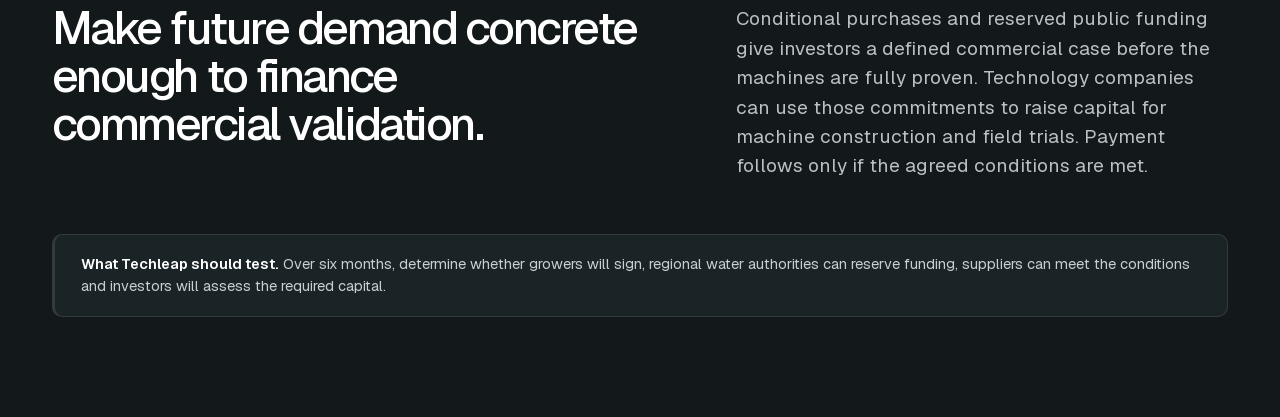
==== commit 11753da7: "Water deep dive: chronic and acute exceedance trend charts redrawn from CLO in site style Co-Authore" ====
--- a/index.html
+++ b/index.html
@@ -7,9 +7,9 @@
 <meta name="description" content="Interactive case: creating conditional, credible demand for cleaner weed control so Dutch agricultural robotics can finance the step from field trials to sales.">
 <meta name="theme-color" content="#13191b">
 <meta name="robots" content="noindex">
-<link rel="stylesheet" href="styles.css?v=202610052135">
-<link rel="stylesheet" href="case.css?v=202610052135">
-<script defer src="app.js?v=202610052135"></script>
+<link rel="stylesheet" href="styles.css?v=202610060526">
+<link rel="stylesheet" href="case.css?v=202610060526">
+<script defer src="app.js?v=202610060526"></script>
 </head>
 <body>
 <a class="skip" href="#thesis">Skip to content</a>
--- a/case.css
+++ b/case.css
@@ -1215,3 +1215,28 @@
   header .menu-toggle{padding:8px 12px}
   header{gap:10px}
 }
+/* Trend charts in the water deep dive */
+#sheetB .trend-charts{margin-top:32px;padding-top:28px;border-top:1px solid #ffffff18}
+#sheetB .trend-charts .eyebrow{margin-bottom:16px}
+#sheetB .tr-grid{display:grid;grid-template-columns:1fr 1fr;gap:16px}
+#sheetB .tr-chart{margin:0;background:#1a2326;border:1px solid #ffffff1c;border-radius:12px;padding:18px 18px 8px}
+#sheetB .tr-chart figcaption{font-size:14px;font-weight:600;color:#e6e9ec;margin-bottom:8px}
+#sheetB .tr-chart svg{display:block;width:100%;height:auto;overflow:visible}
+#sheetB .tr-chart .g{stroke:#ffffff14;stroke-width:1}
+#sheetB .tr-chart .yl{fill:#7a8087;font-size:10px;text-anchor:end}
+#sheetB .tr-chart .xl{fill:#7a8087;font-size:10px;text-anchor:middle}
+#sheetB .tr-chart .bd{fill:#3ec26f;fill-opacity:.14}
+#sheetB .tr-chart .ln{fill:none;stroke:#8fe3ad;stroke-width:2;stroke-linejoin:round}
+#sheetB .tr-chart .dt{fill:#8fe3ad}
+#sheetB .tr-chart .tg{fill:#13191b;stroke:#e6e9ec;stroke-width:1.5}
+#sheetB .tr-legend{list-style:none;display:flex;flex-wrap:wrap;gap:8px 22px;margin:14px 0 0;padding:0}
+#sheetB .tr-legend li{display:flex;align-items:center;gap:8px;font-size:12.5px;color:#c1c7cc;margin:0;padding:0}
+#sheetB .tr-legend li::before{display:none}
+#sheetB .tr-legend i{display:inline-block;flex:none}
+#sheetB .k-dt{width:7px;height:7px;border-radius:50%;background:#8fe3ad}
+#sheetB .k-ln{width:16px;height:2px;background:#8fe3ad}
+#sheetB .k-bd{width:14px;height:10px;background:#3ec26f;opacity:.3;border-radius:2px}
+#sheetB .k-tg{width:8px;height:8px;border:1.5px solid #e6e9ec}
+#sheetB .trend-charts .source{margin-top:12px;color:#7a8087}
+#sheetB .trend-charts .source a{color:inherit;display:inline;margin:0}
+@media(max-width:760px){#sheetB .tr-grid{grid-template-columns:1fr}}
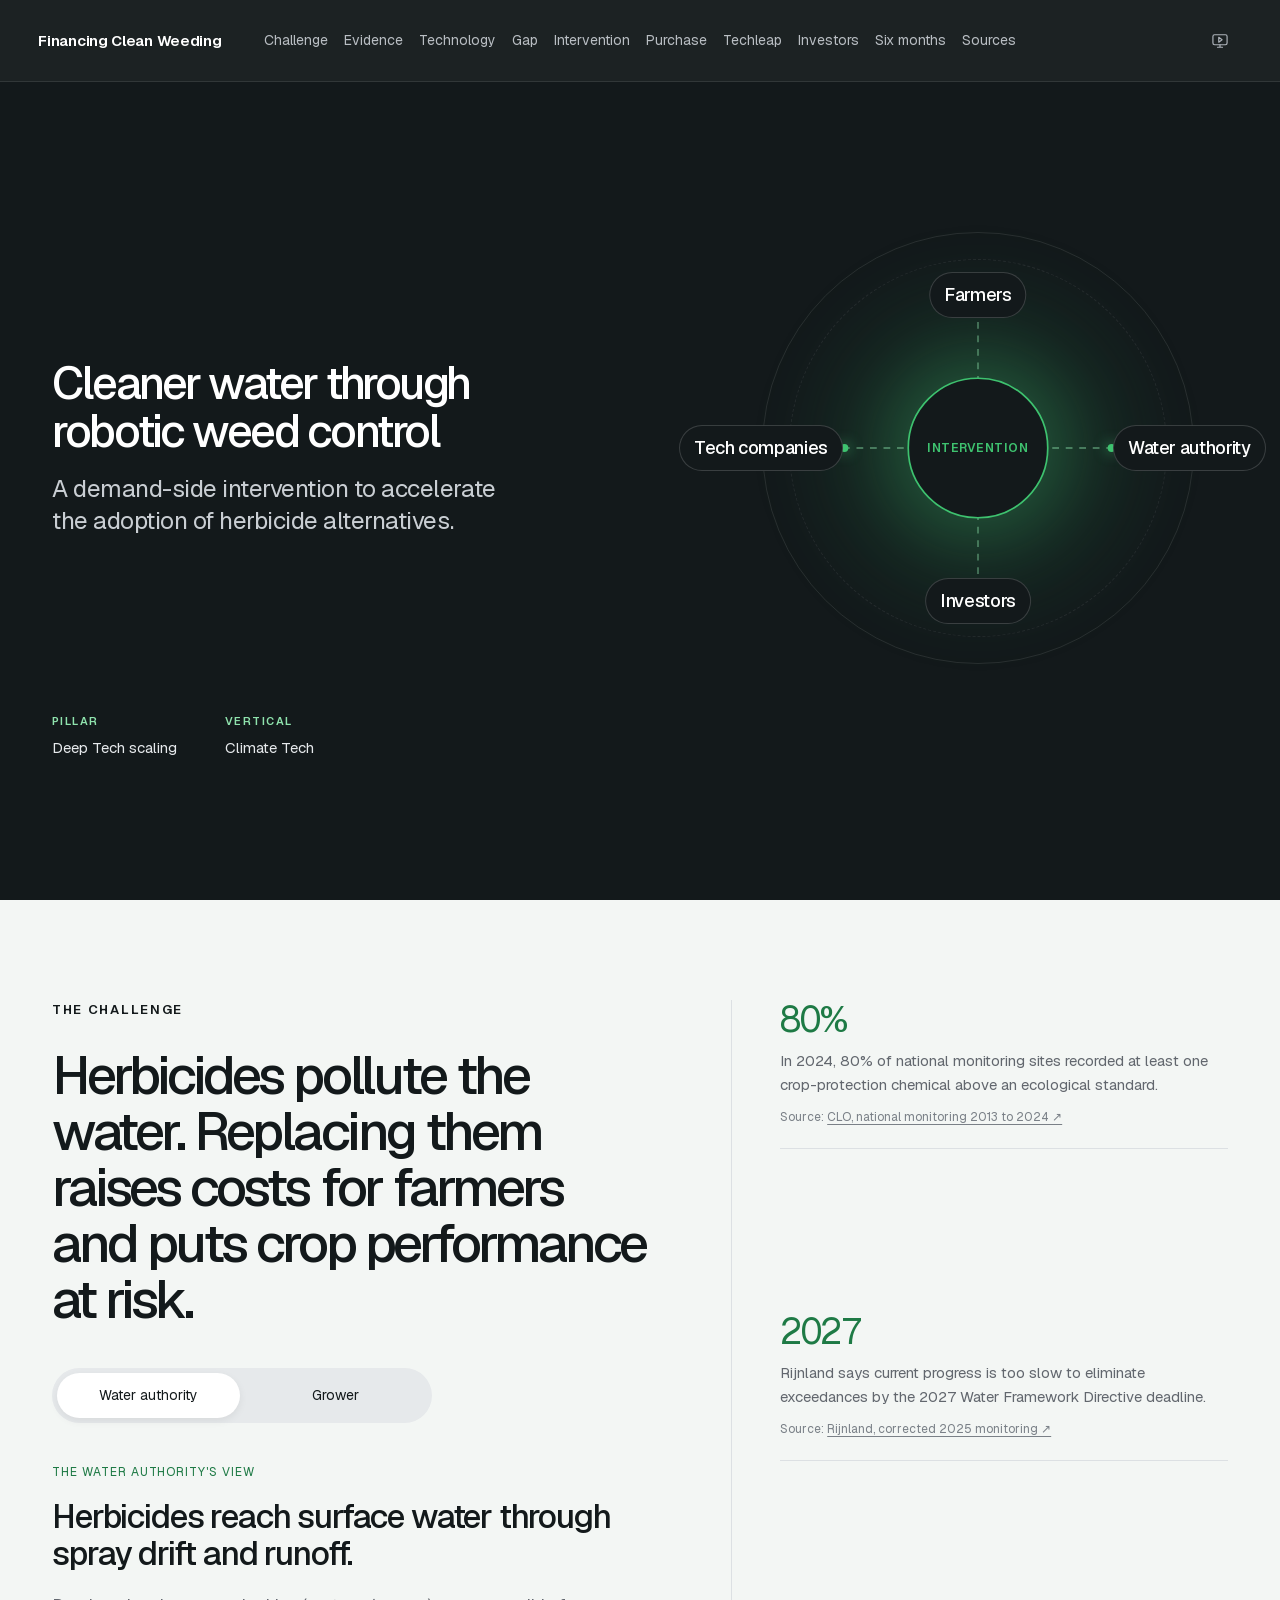
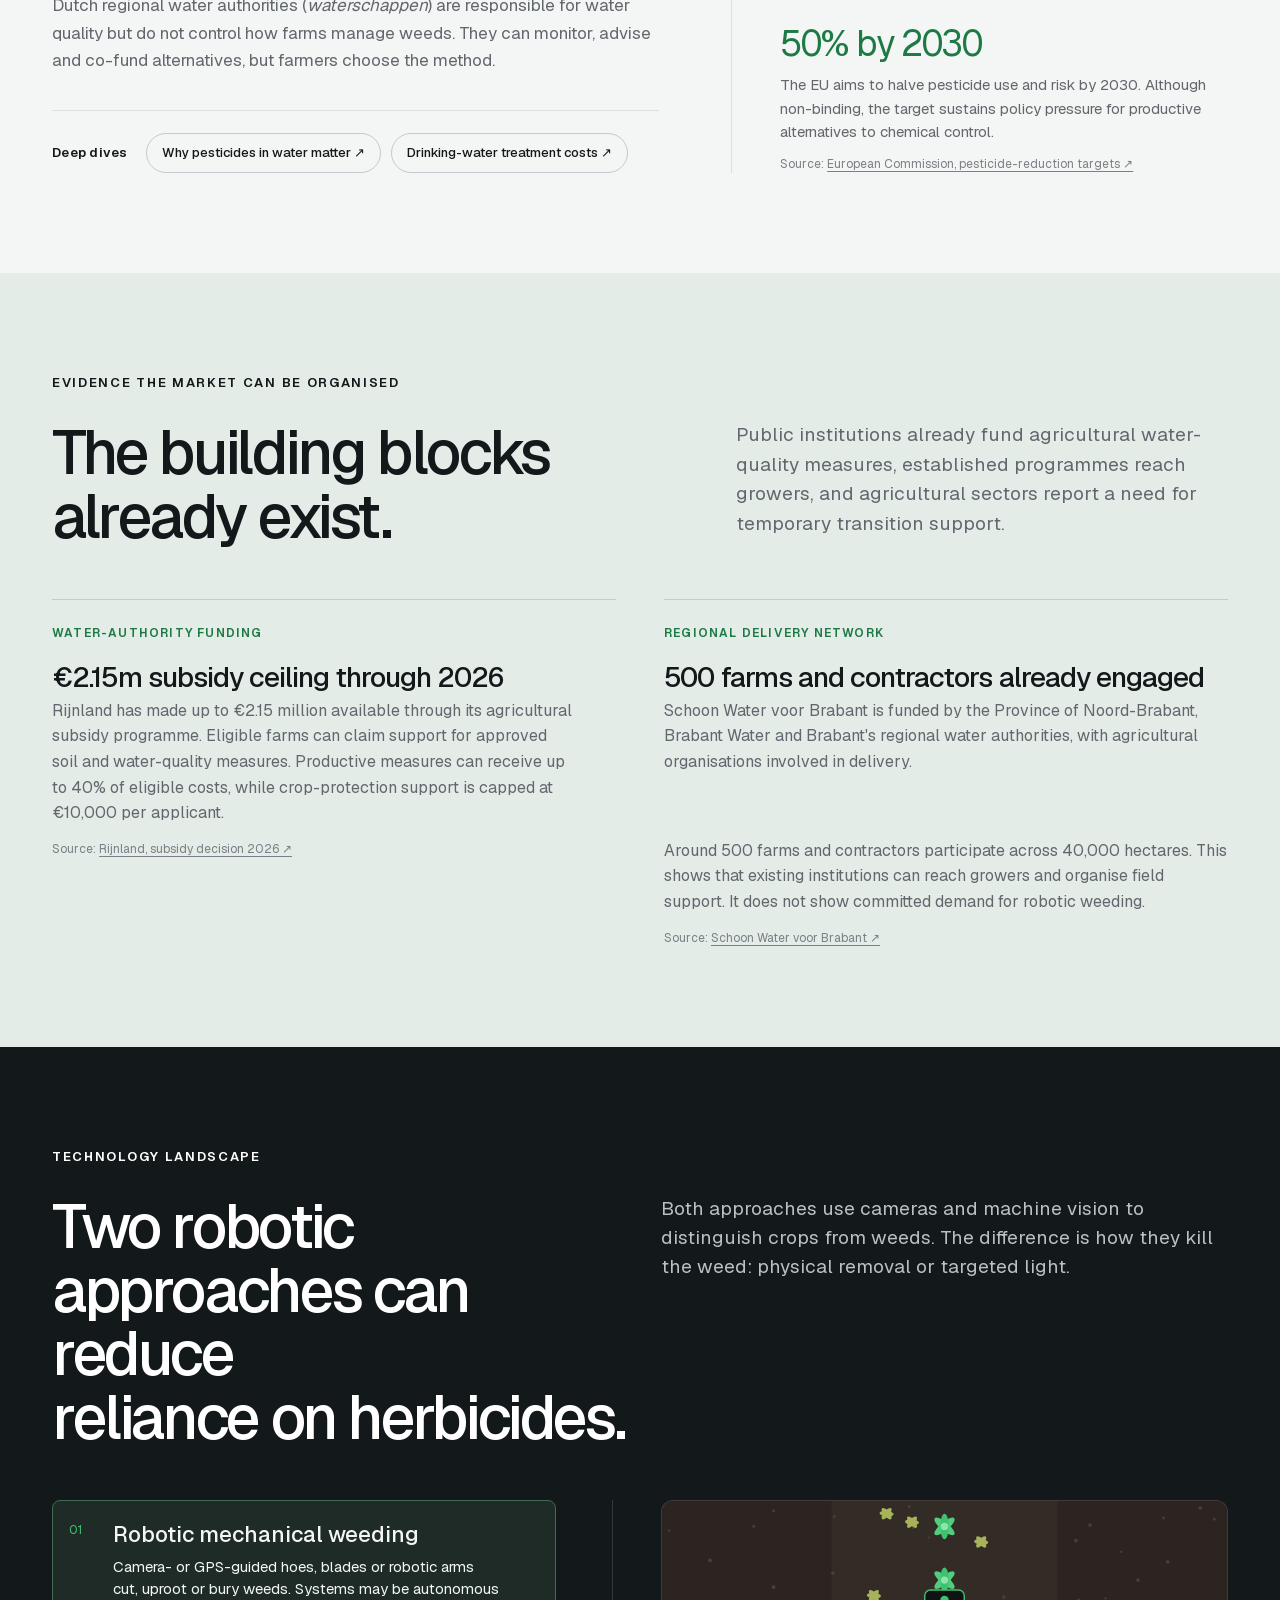
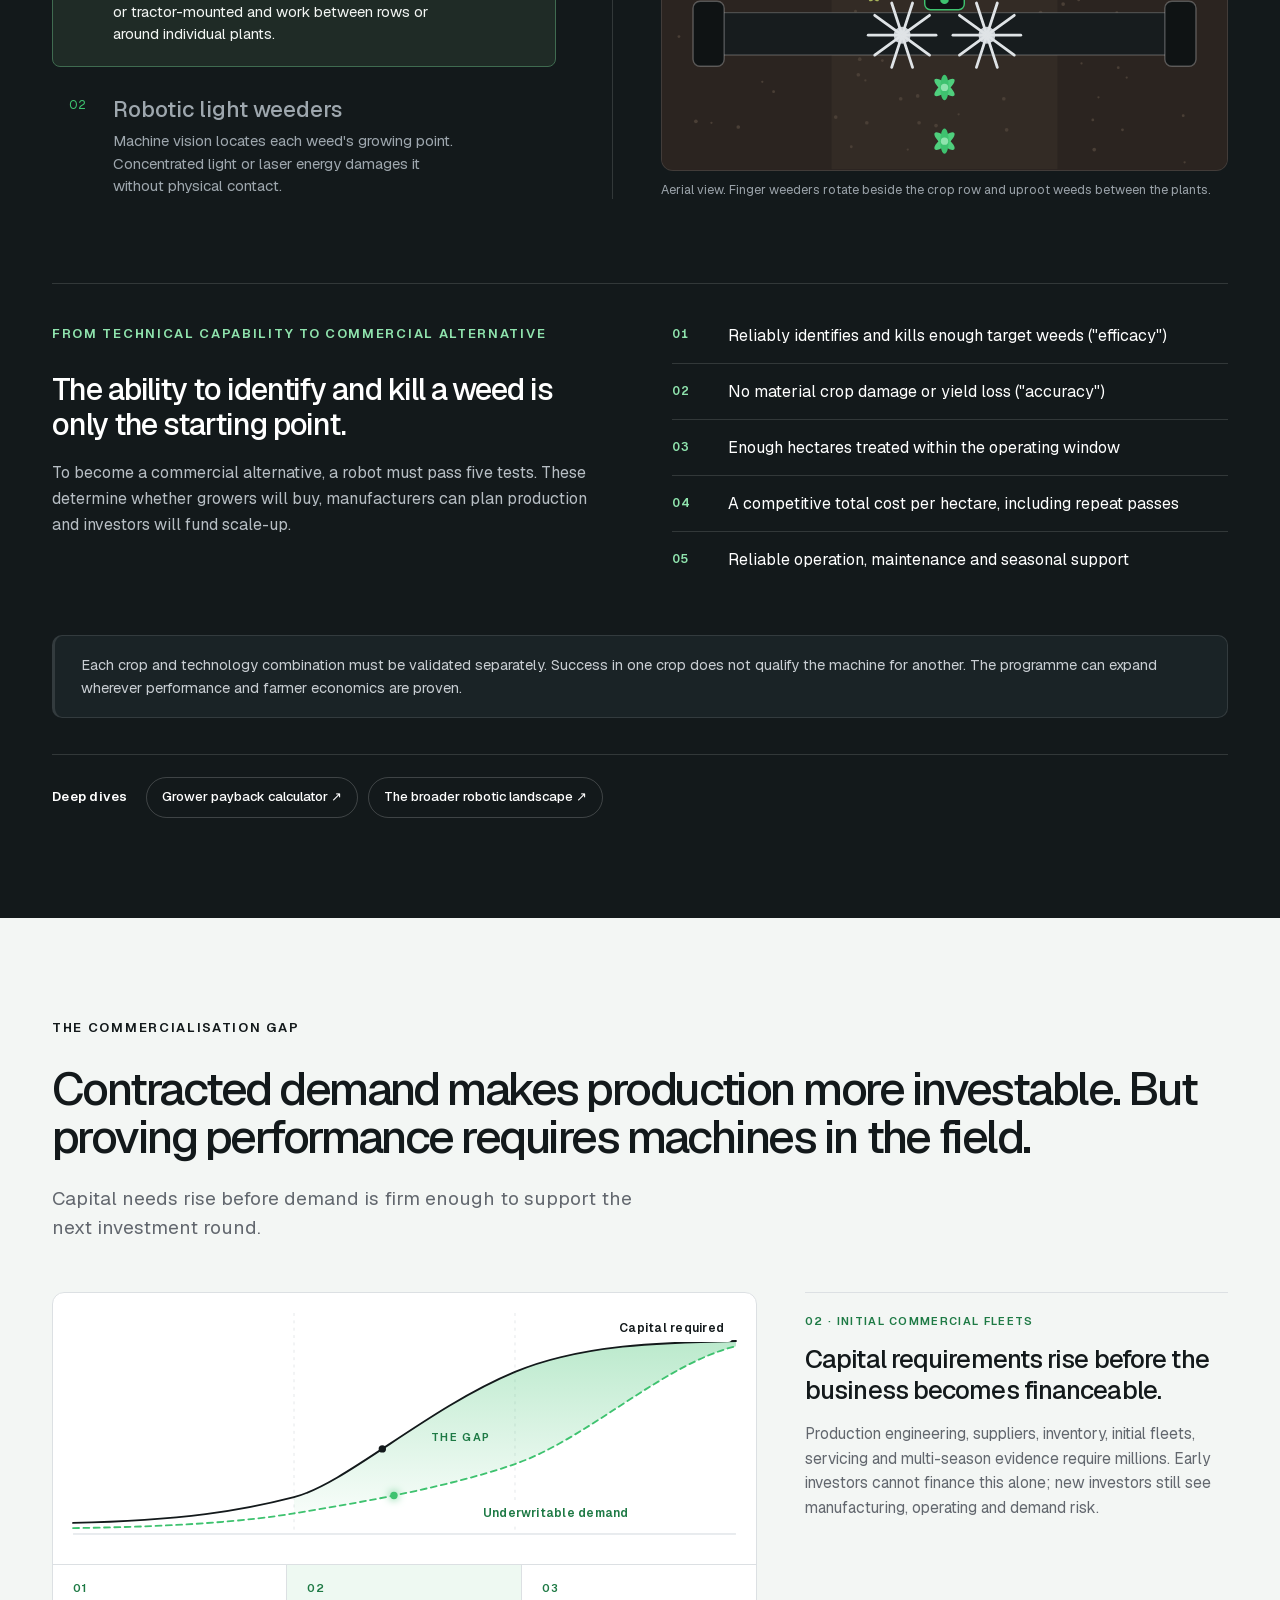
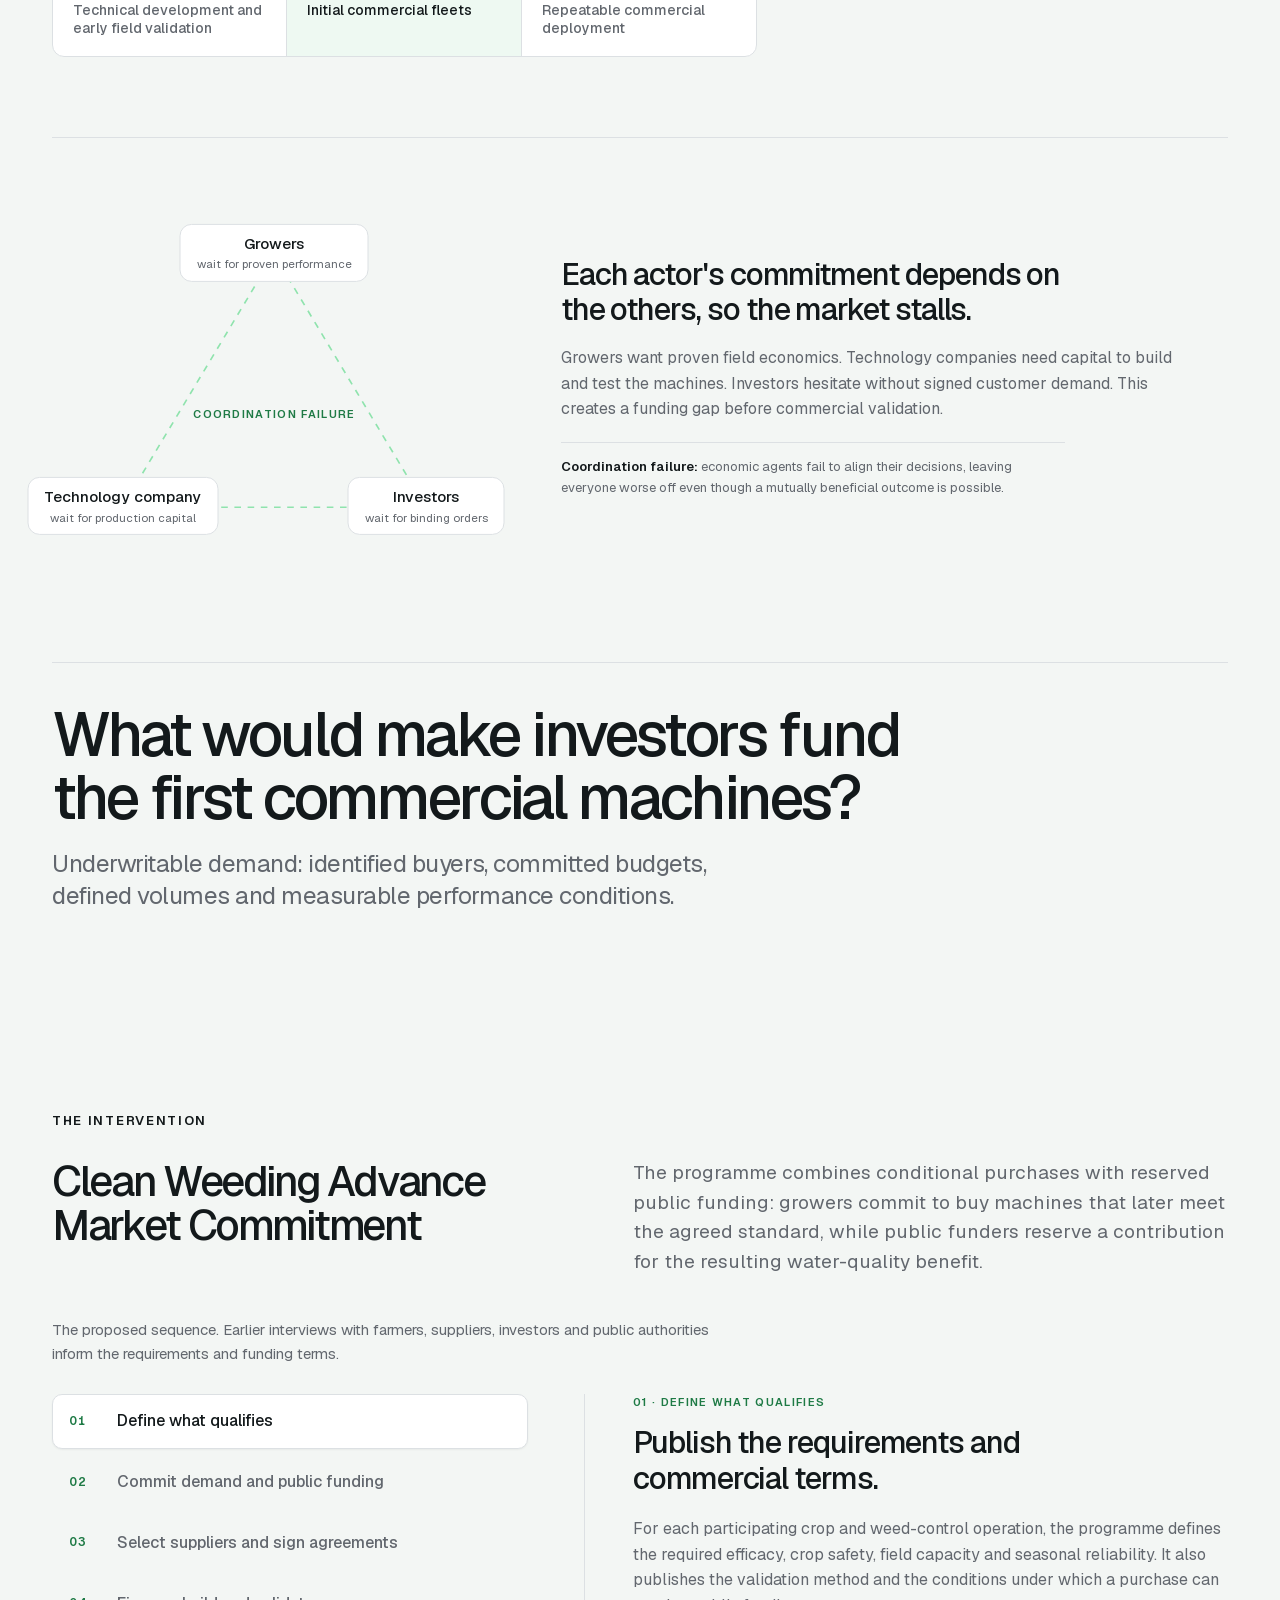
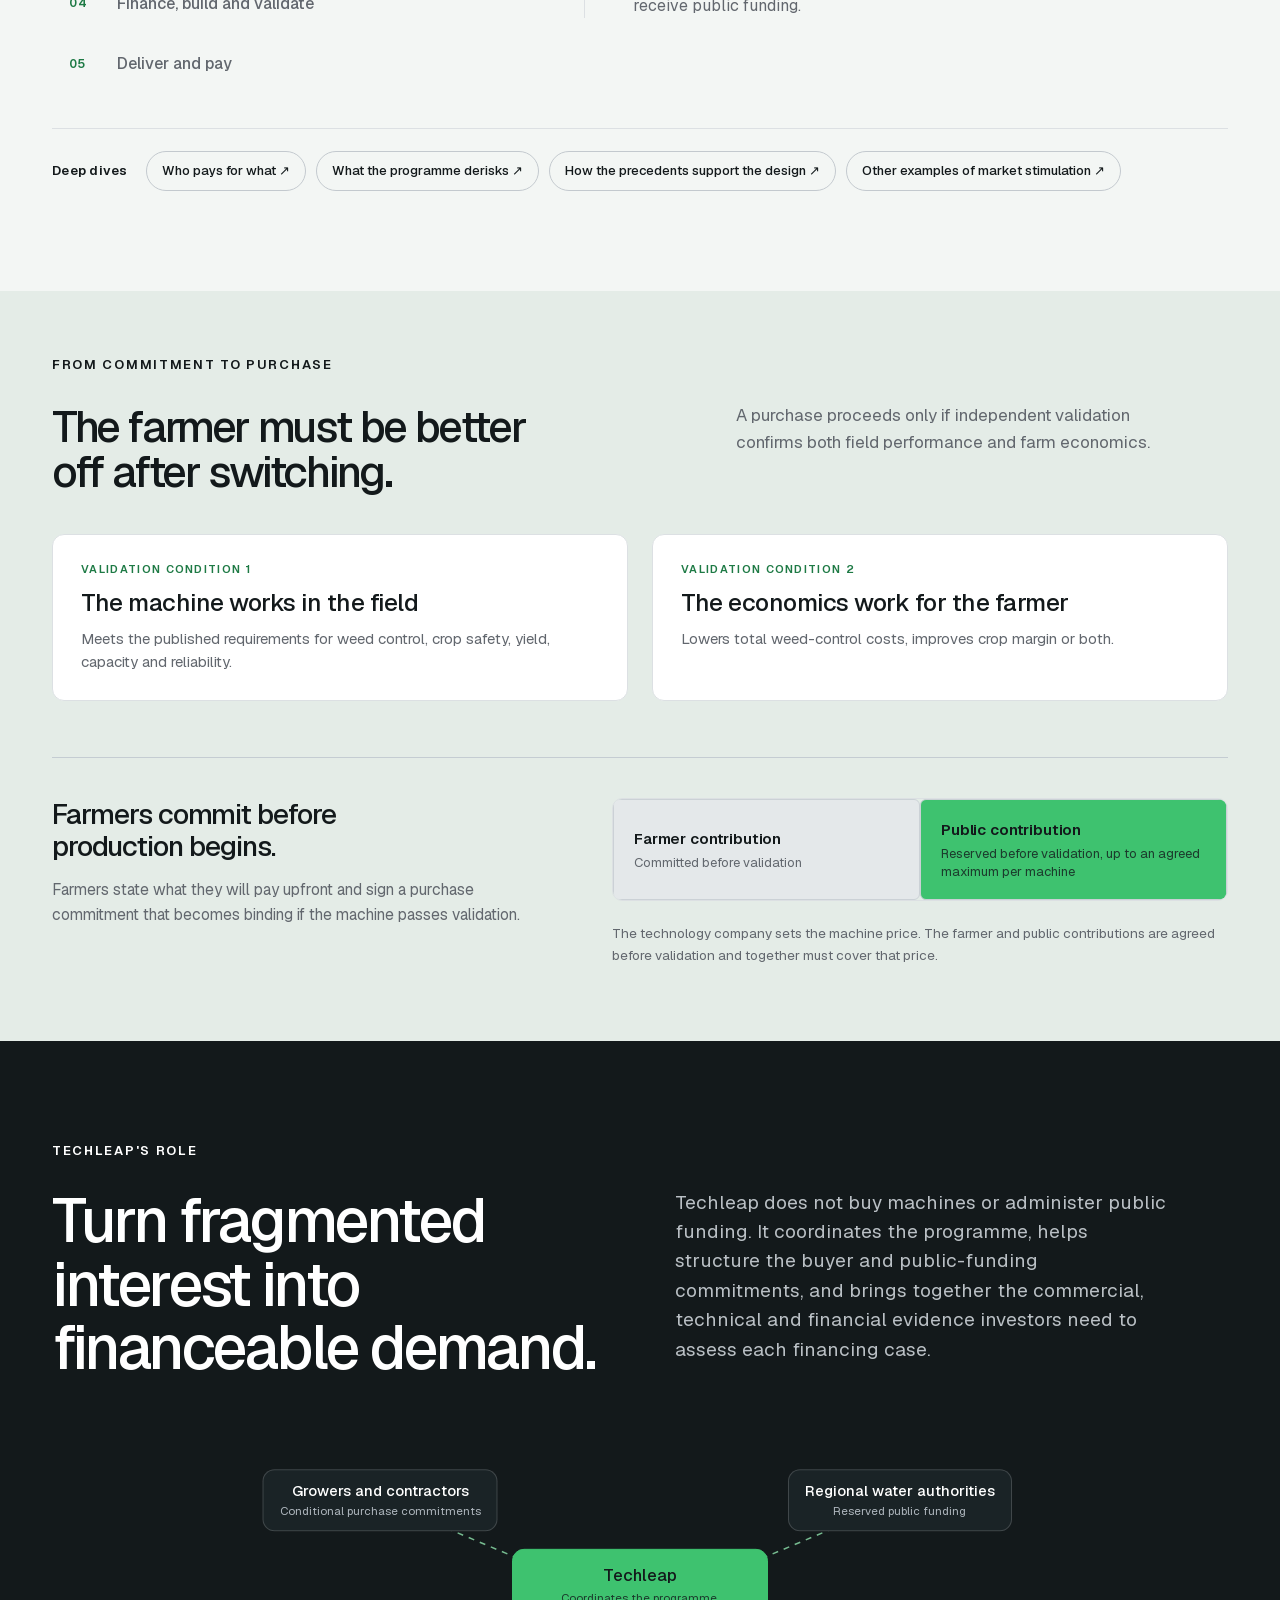
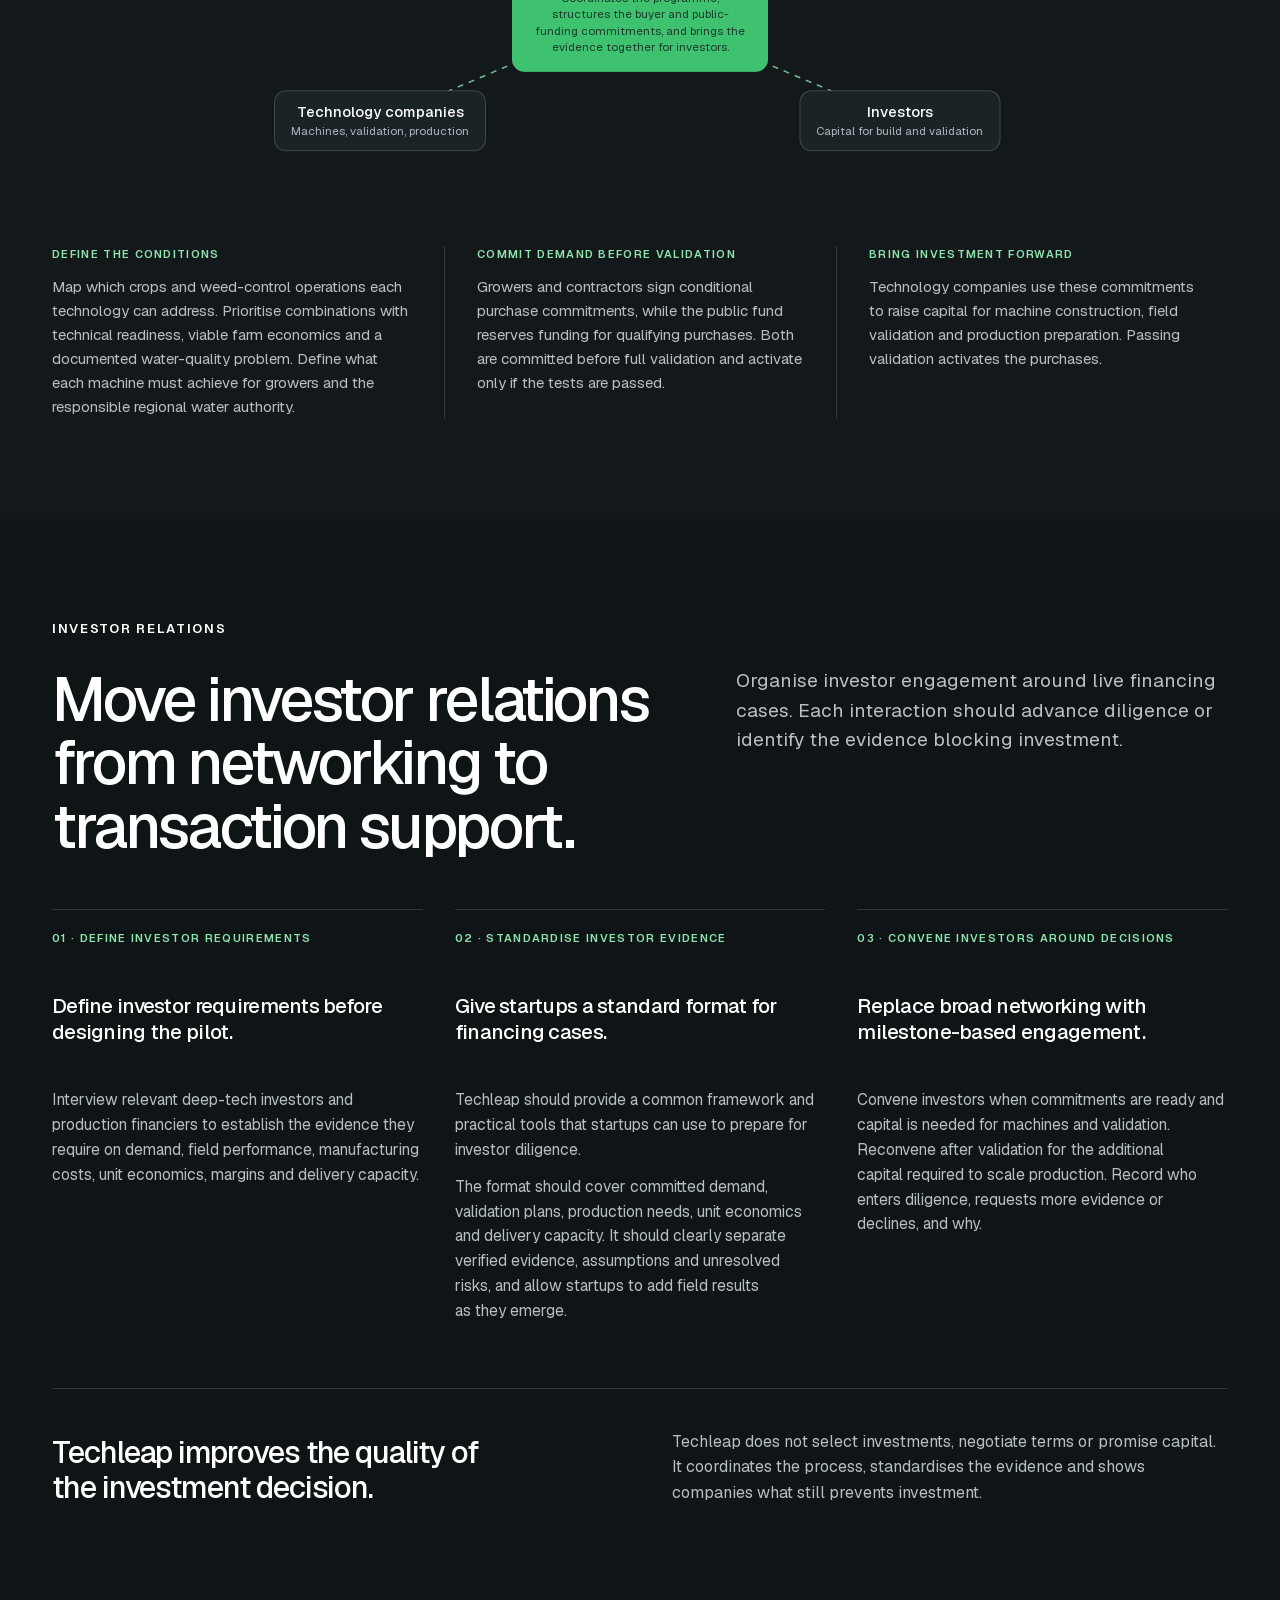
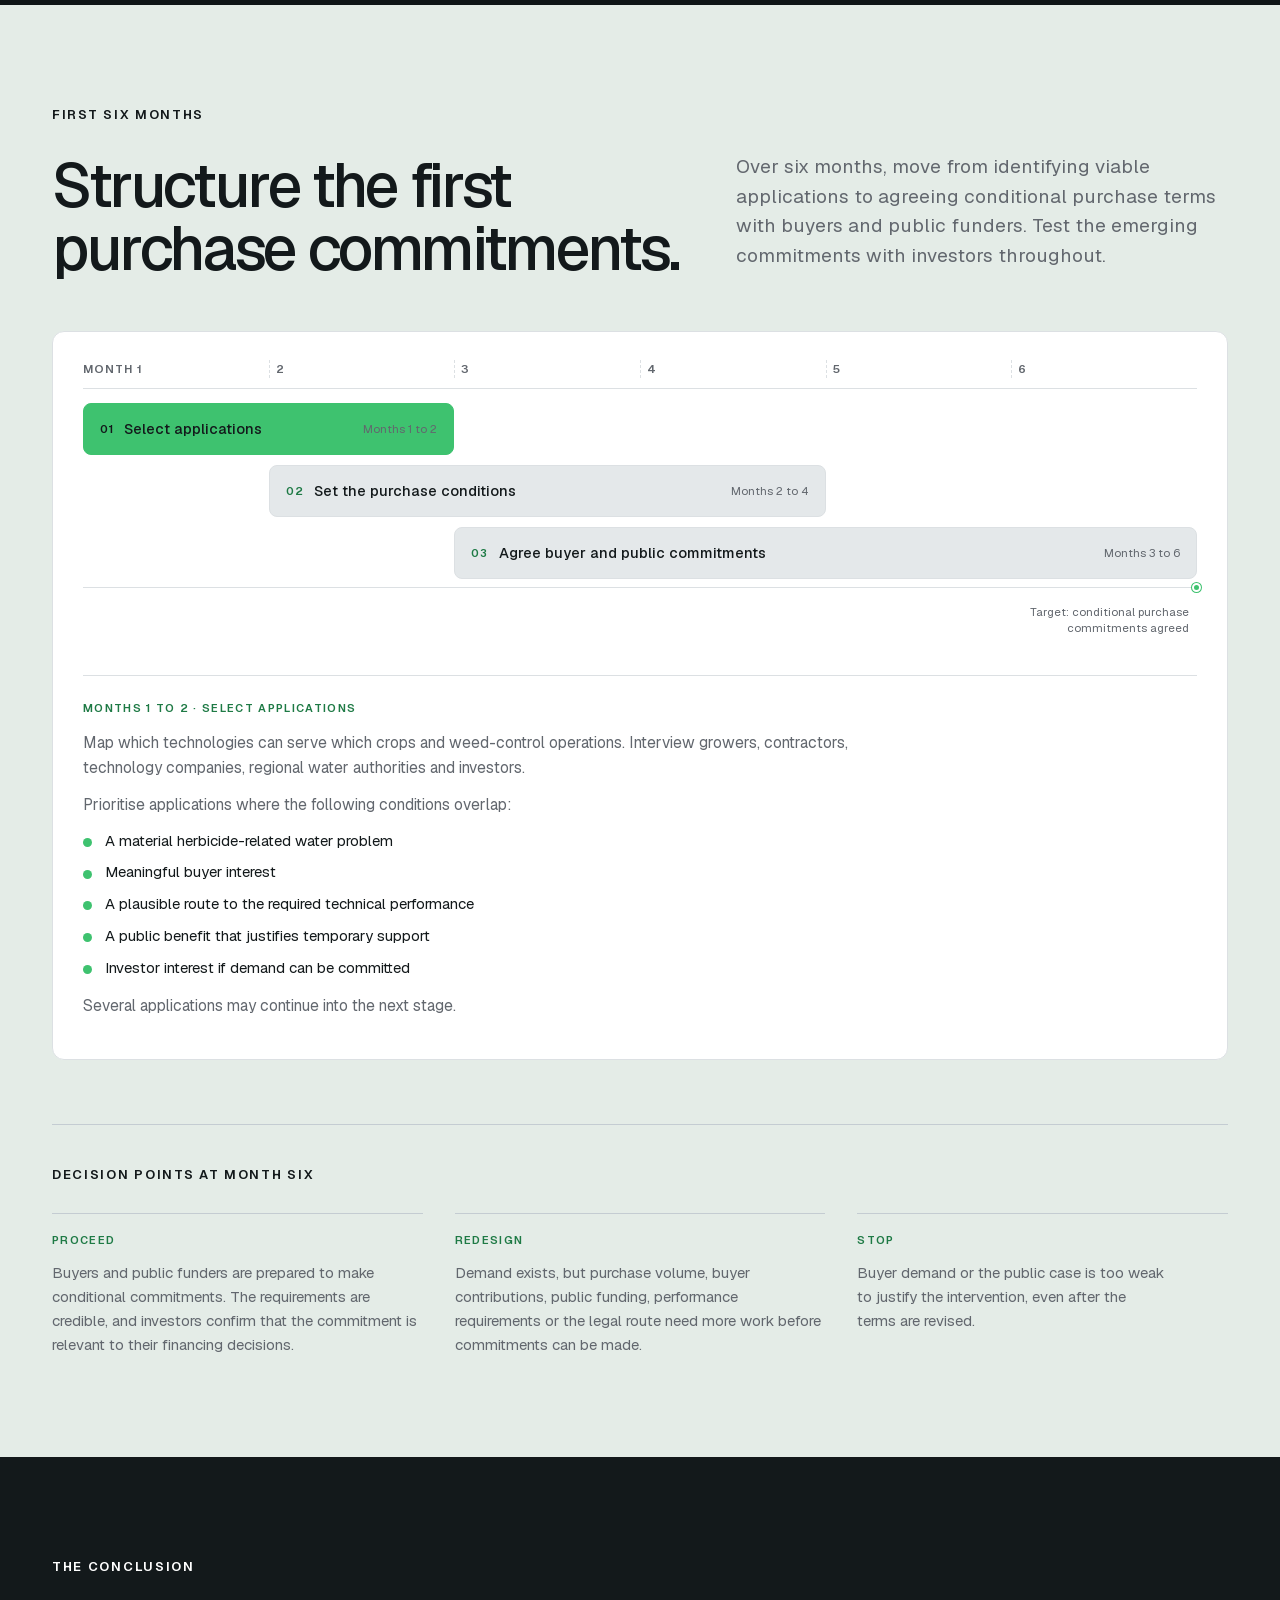
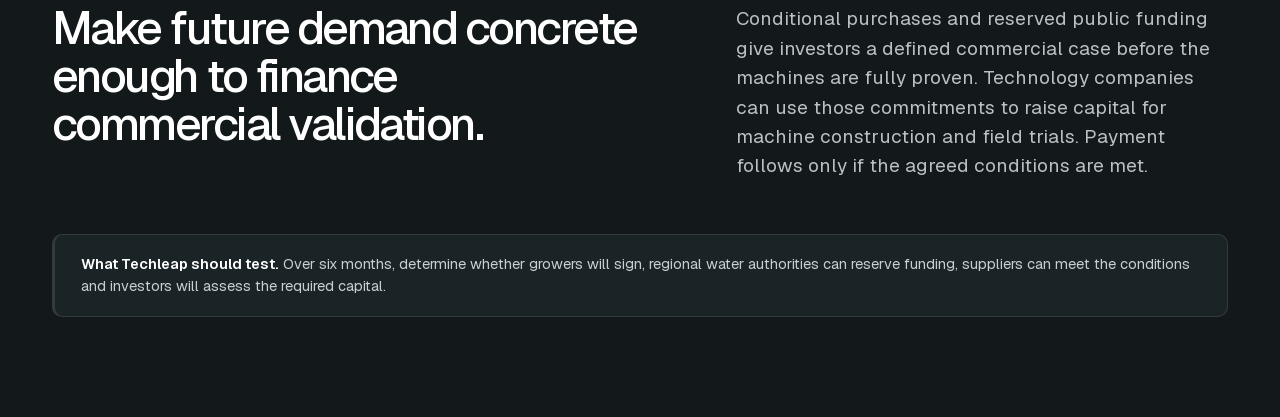
==== commit d92a745d: "Intervention intro replaced Co-Authored-By: Claude Opus 5.5 <noreply@anthropic.com>" ====
--- a/index.html
+++ b/index.html
@@ -324,7 +324,7 @@
         <p class="eyebrow reveal">The intervention</p>
         <h2 class="reveal">Clean Weeding Advance <br>Market Commitment</h2>
       </div>
-      <p class="intro reveal">The programme combines conditional purchases with reserved public funding. Before suppliers compete, it defines volumes, performance standards, buyer contributions and the maximum public contribution. Suppliers set their own prices.</p>
+      <p class="intro reveal">The programme combines conditional purchases with reserved public funding: growers commit to buy machines that later meet the agreed standard, while public funders reserve a contribution for the resulting water-quality benefit.</p>
     </div>
 
     <p class="amc-note reveal">The proposed sequence. Earlier interviews with farmers, suppliers, investors and public authorities inform the requirements and funding terms.</p>
